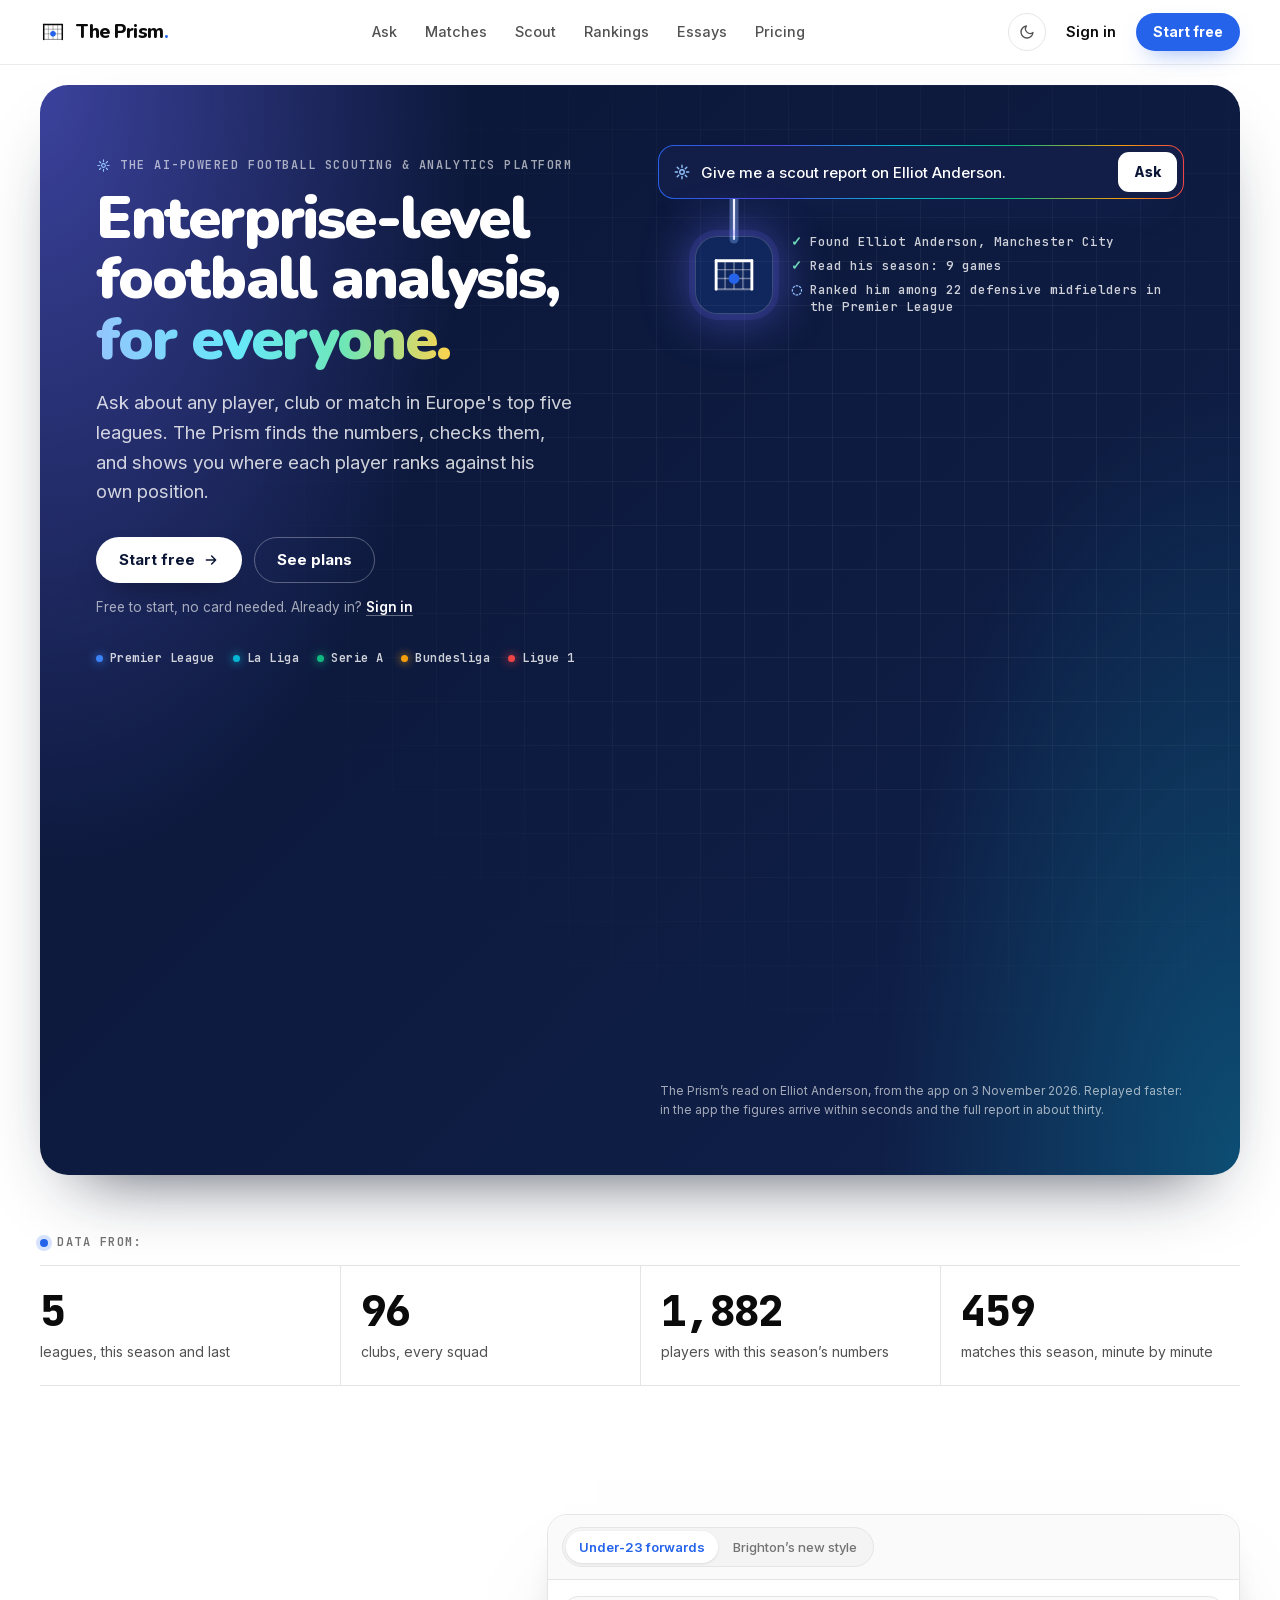
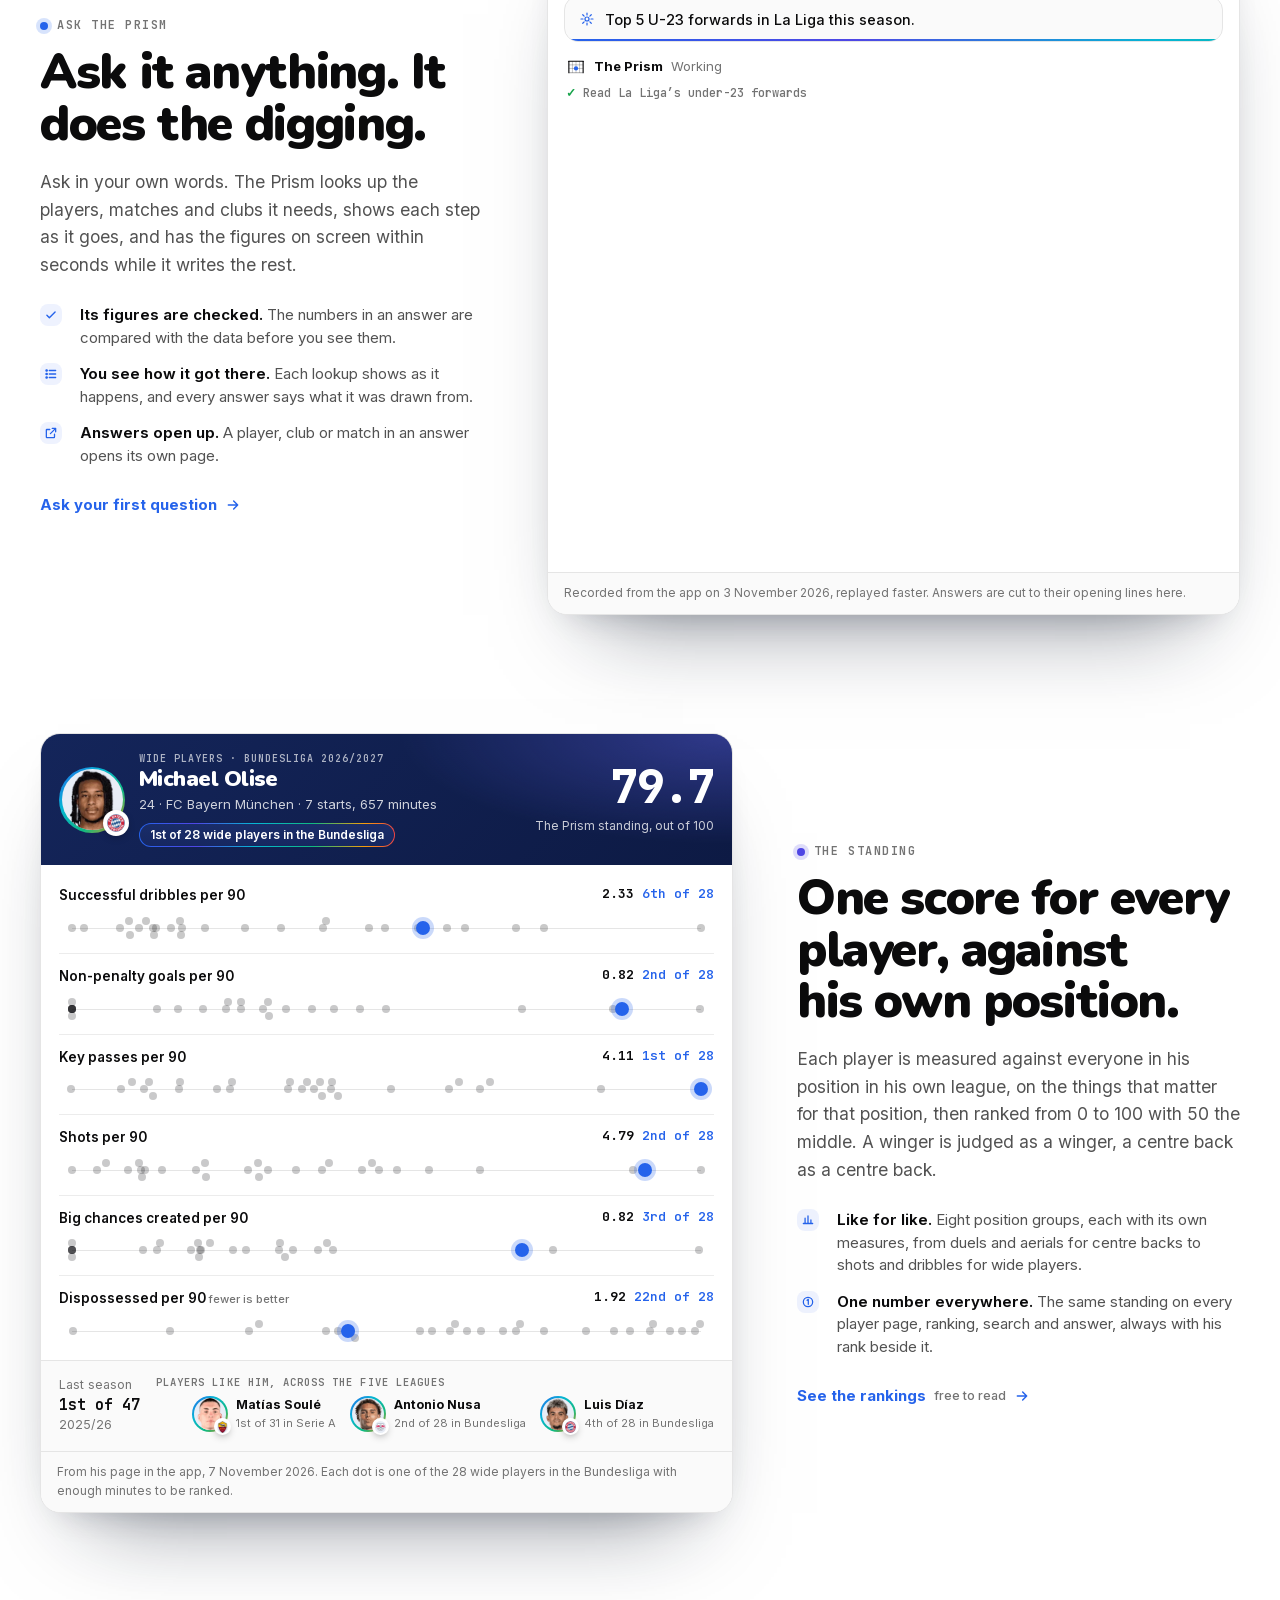
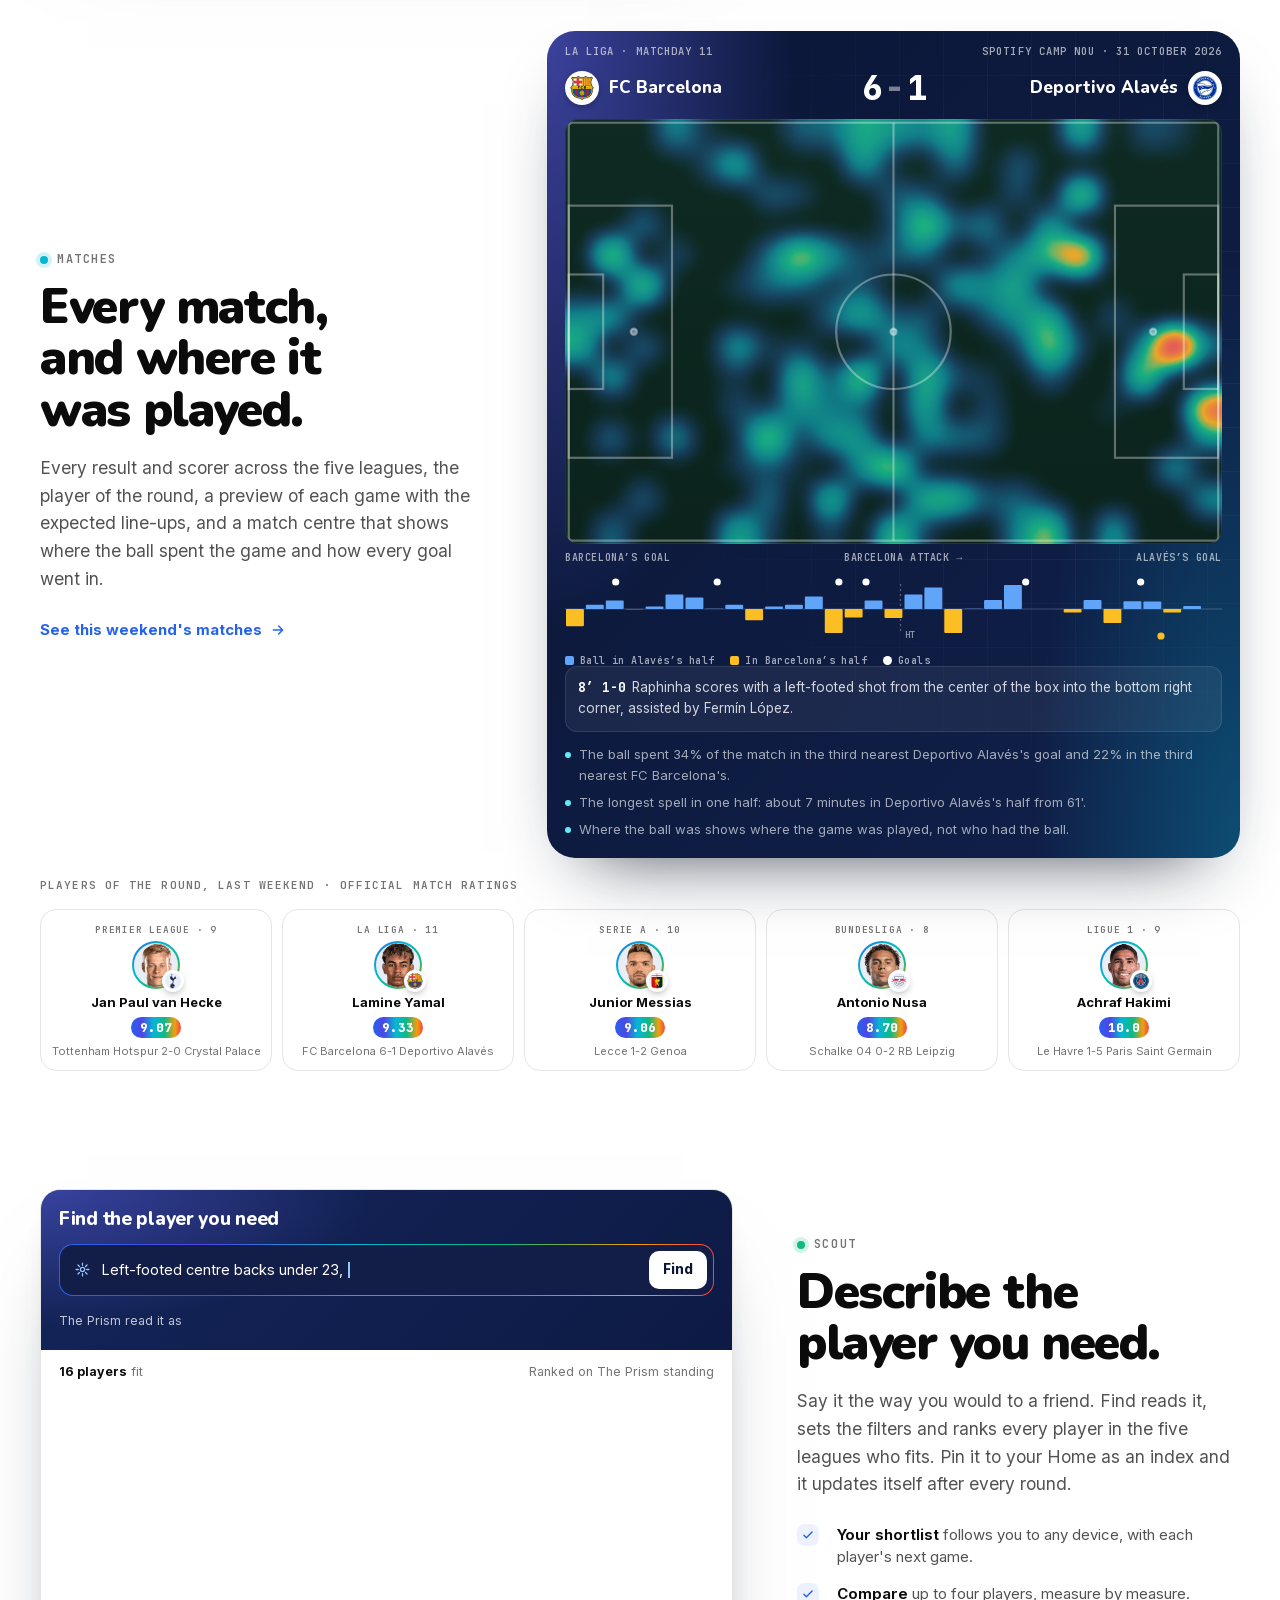
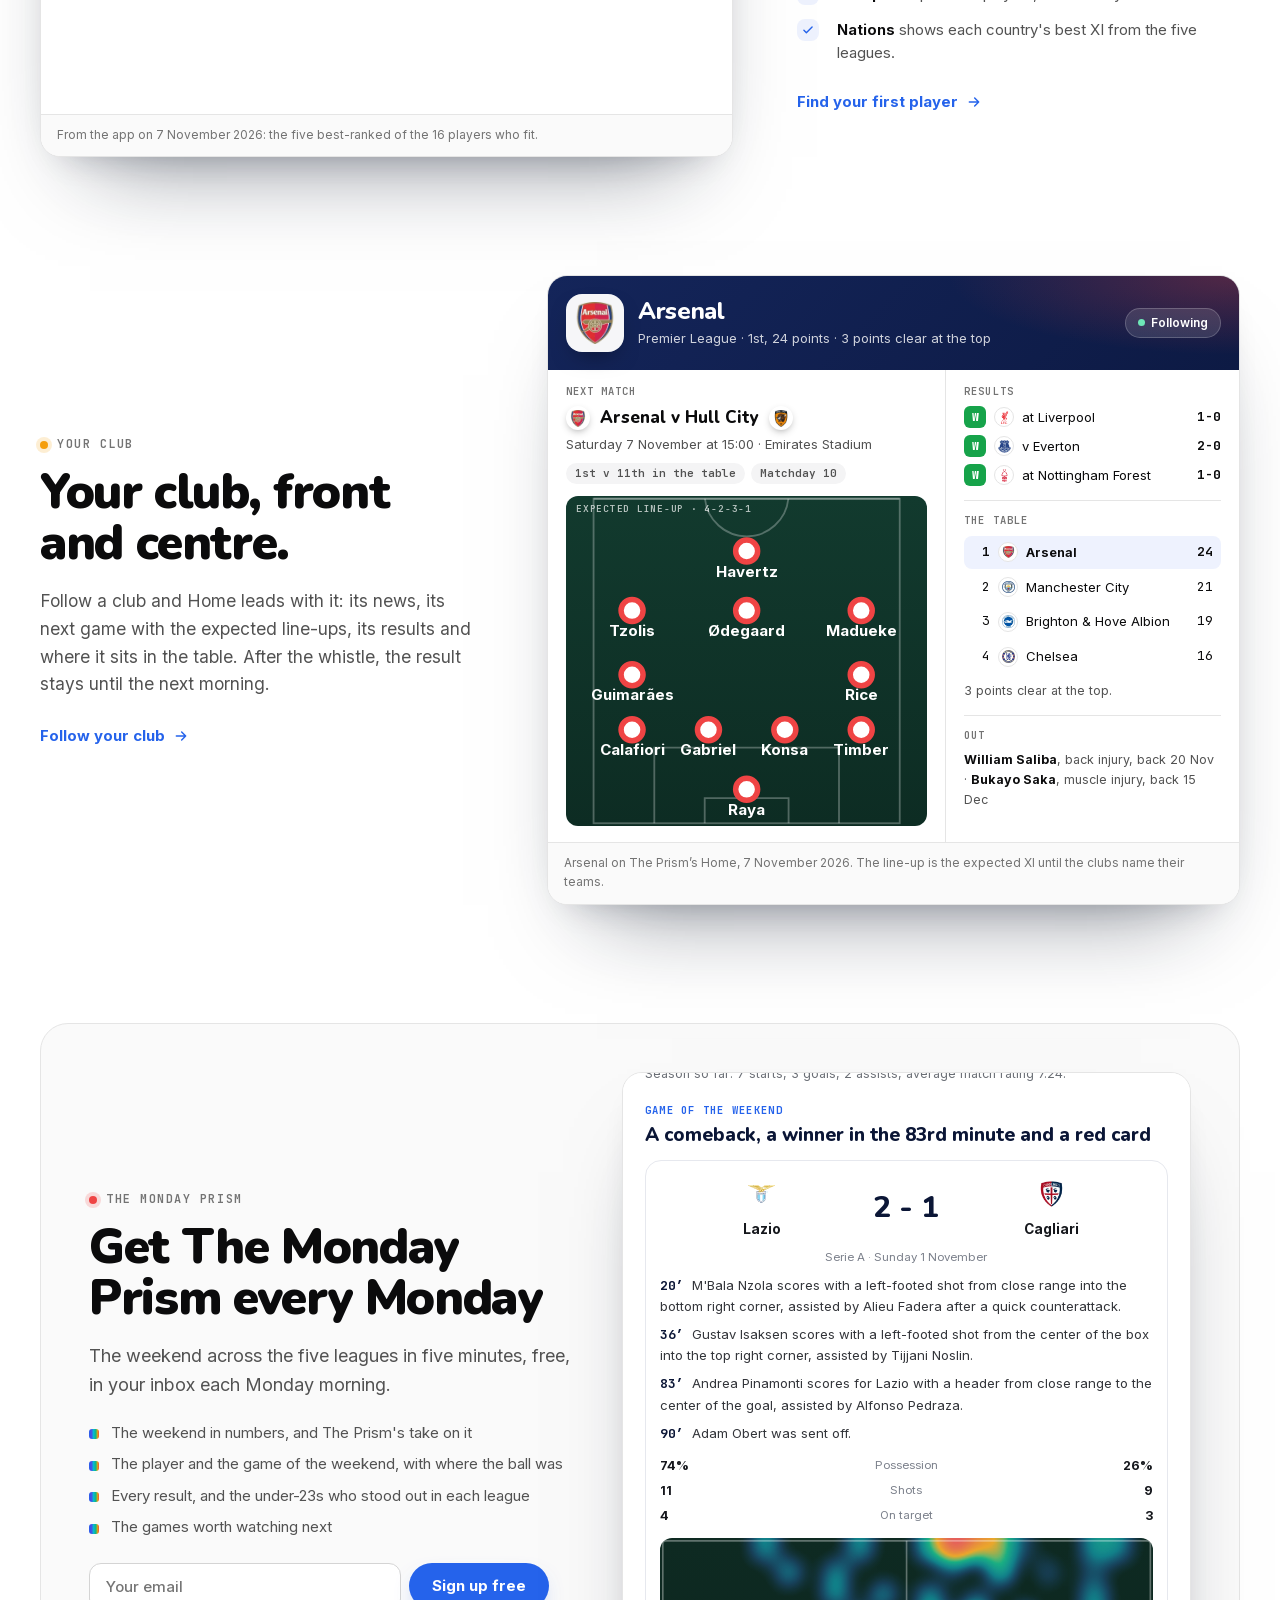
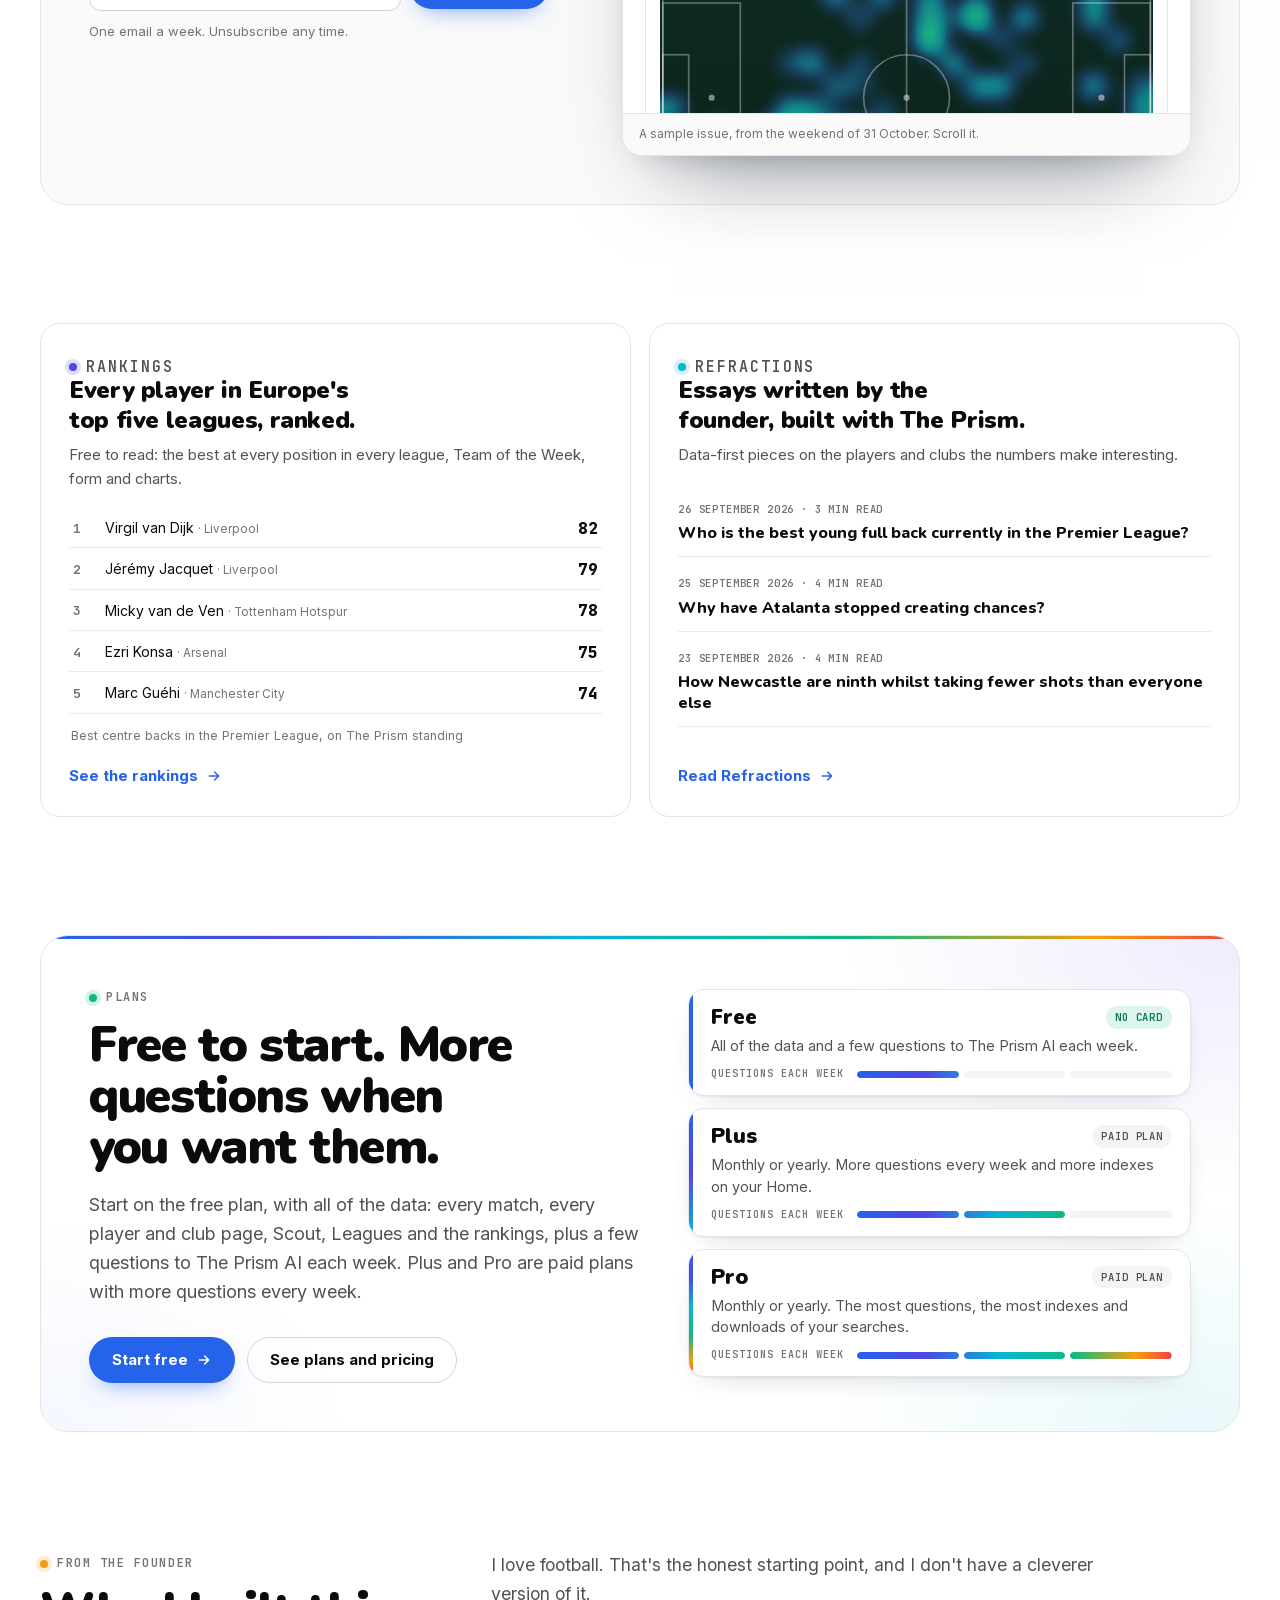
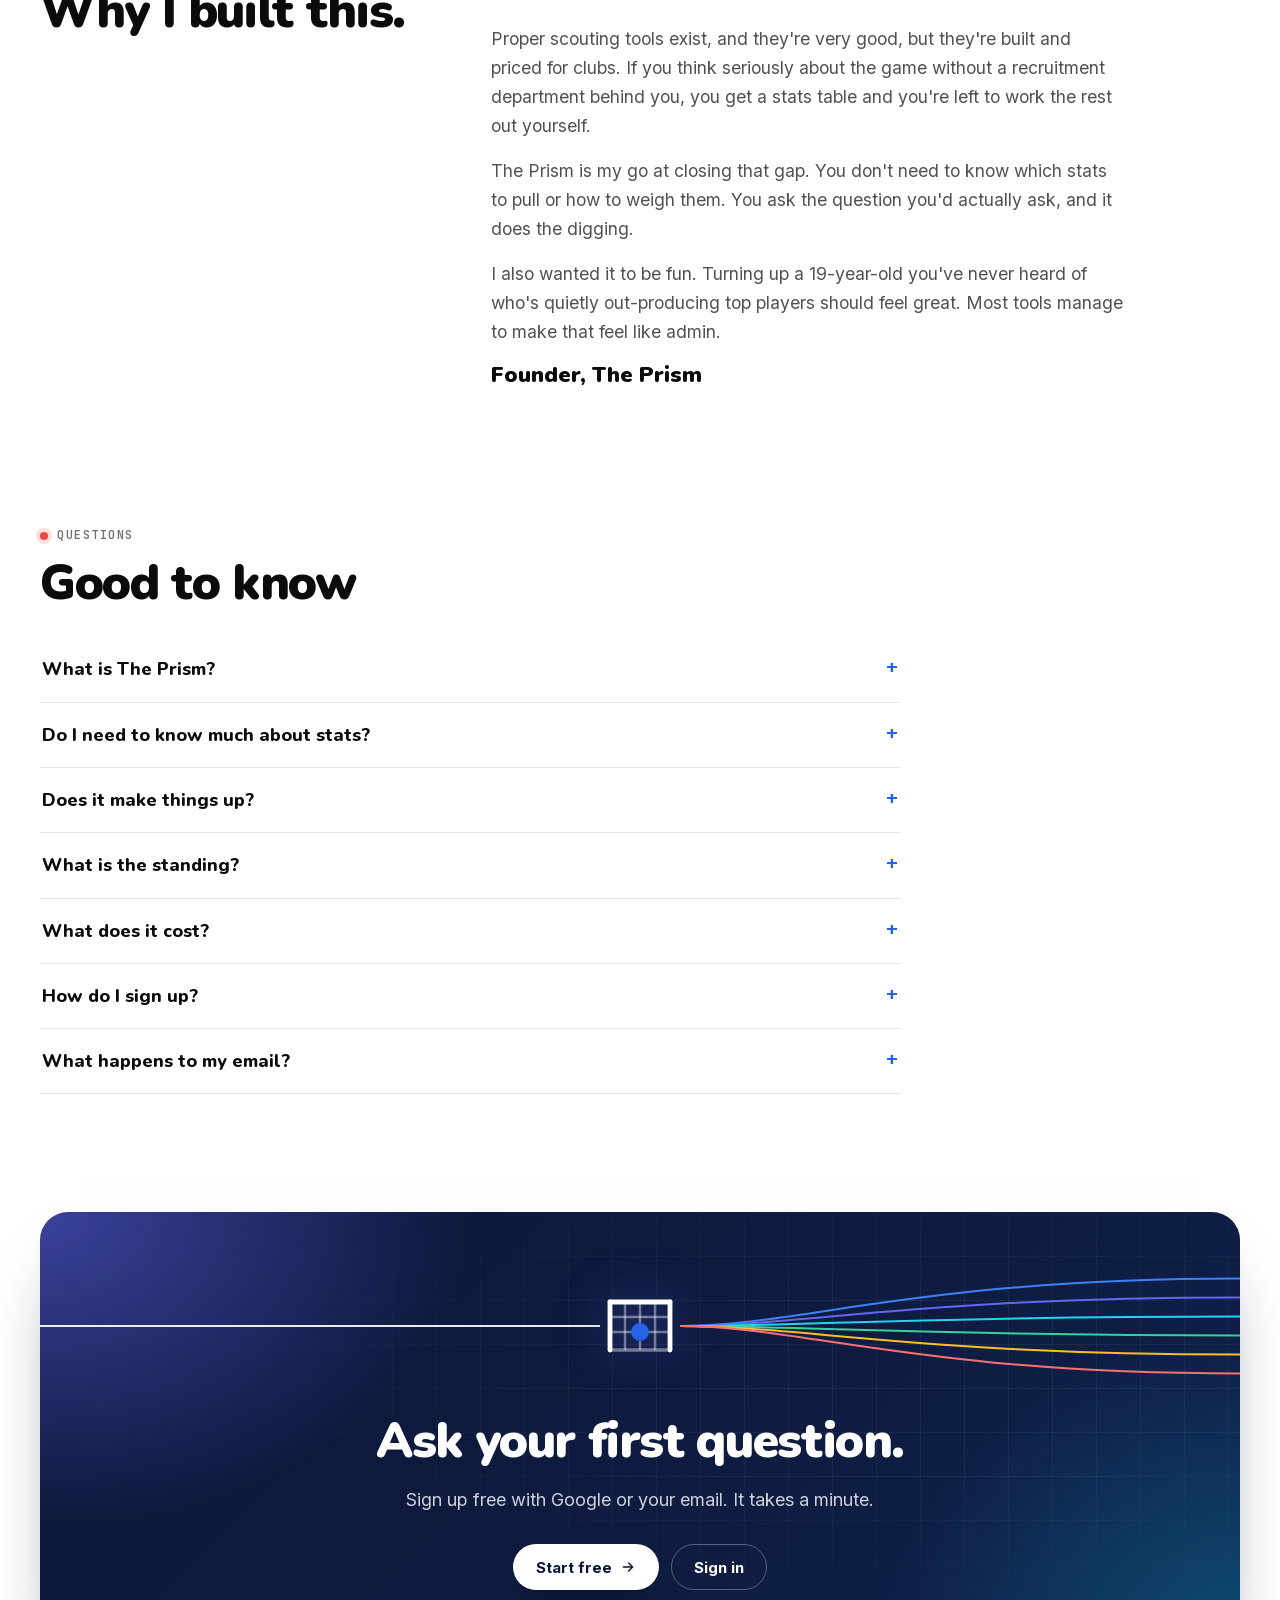
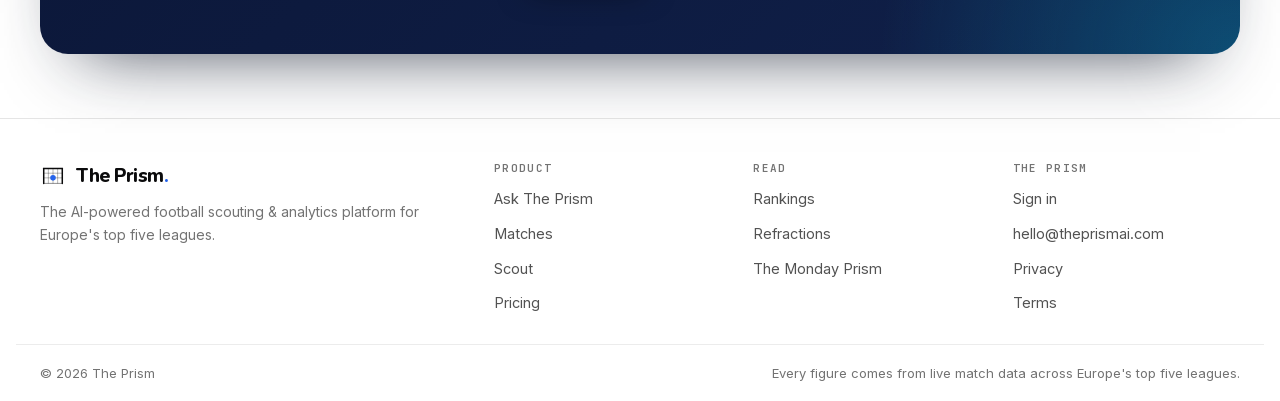
==== index.html @ 190165b2 "Landing v6: "questions to The Prism AI" in the plans section and FAQ Mo, 8 Nov: a first-time visitor" ====
<!doctype html>
<html lang="en">
<!-- Built by build.py from src/ and data/landing.json. Edit those, then run python3 build.py. -->
<head>
<meta charset="utf-8">
<meta name="viewport" content="width=device-width, initial-scale=1, viewport-fit=cover">
<title>The Prism · The AI-powered football scouting &amp; analytics platform</title>
<meta name="description" content="Ask about any player, club or match in the Premier League, La Liga, Serie A, the Bundesliga and Ligue 1. The Prism finds the numbers, checks them, and shows you where each player ranks against his own position. Free to start.">
<meta name="theme-color" content="#ffffff">
<meta name="color-scheme" content="light">
<meta name="google-adsense-account" content="ca-pub-5627497169182292">
<link rel="canonical" href="https://www.theprismai.com/">
<link rel="icon" type="image/svg+xml" href="data:image/svg+xml,%3Csvg xmlns='http://www.w3.org/2000/svg' viewBox='0 0 28 28'%3E%3Crect width='28' height='28' rx='6' fill='%23ffffff'/%3E%3Cline x1='4' y1='6' x2='4' y2='22' stroke='black' stroke-width='1.6' stroke-linecap='round'/%3E%3Cline x1='24' y1='6' x2='24' y2='22' stroke='black' stroke-width='1.6' stroke-linecap='round'/%3E%3Cline x1='4' y1='6' x2='24' y2='6' stroke='black' stroke-width='1.6' stroke-linecap='round'/%3E%3Ccircle cx='14' cy='16' r='3' fill='%232563EB'/%3E%3C/svg%3E">
<meta property="og:type" content="website">
<meta property="og:site_name" content="The Prism">
<meta property="og:title" content="The Prism">
<meta property="og:description" content="The AI-powered football scouting & analytics platform for Europe's top five leagues.">
<meta property="og:url" content="https://www.theprismai.com/">
<meta property="og:image" content="https://www.theprismai.com/og.png?v=2">
<meta property="og:image:width" content="1200">
<meta property="og:image:height" content="630">
<meta property="og:image:alt" content="The Prism: enterprise-level football analysis, for everyone.">
<meta name="twitter:card" content="summary_large_image">
<meta name="twitter:title" content="The Prism">
<meta name="twitter:description" content="The AI-powered football scouting & analytics platform for Europe's top five leagues.">
<meta name="twitter:image" content="https://www.theprismai.com/og.png?v=2">
<script type="application/ld+json">{"@context":"https://schema.org","@graph":[{"@type":"Organization","name":"The Prism","url":"https://www.theprismai.com/","logo":"https://www.theprismai.com/prism-mark.png","email":"hello@theprismai.com"},{"@type":"WebSite","name":"The Prism","url":"https://www.theprismai.com/"}]}</script>
<script defer data-domain="theprismai.com" src="https://plausible.io/js/script.js"></script>
<link rel="preload" href="fonts/inter-latin.woff2" as="font" type="font/woff2" crossorigin>
<link rel="preload" href="fonts/nunito-latin.woff2" as="font" type="font/woff2" crossorigin>
<style id="fonts">
/* The app's own font files (static/v3/fonts, SIL Open Font License), served from this site:
   no request leaves the page for a font. Variable files, so one face covers every weight. */
@font-face{font-family:'Inter';font-style:normal;font-weight:100 900;font-display:swap;src:url(fonts/inter-latin.woff2) format('woff2');unicode-range:U+0000-00FF,U+0131,U+0152-0153,U+02BB-02BC,U+02C6,U+02DA,U+02DC,U+0304,U+0308,U+0329,U+2000-206F,U+20AC,U+2122,U+2191,U+2193,U+2212,U+2215,U+FEFF,U+FFFD}
@font-face{font-family:'Inter';font-style:normal;font-weight:100 900;font-display:swap;src:url(fonts/inter-latin-ext.woff2) format('woff2');unicode-range:U+0100-02BA,U+02BD-02C5,U+02C7-02CC,U+02CE-02D7,U+02DD-02FF,U+0304,U+0308,U+0329,U+1D00-1DBF,U+1E00-1E9F,U+1EF2-1EFF,U+2020,U+20A0-20AB,U+20AD-20C4,U+2113,U+2C60-2C7F,U+A720-A7FF}
@font-face{font-family:'Nunito';font-style:normal;font-weight:200 1000;font-display:swap;src:url(fonts/nunito-latin.woff2) format('woff2');unicode-range:U+0000-00FF,U+0131,U+0152-0153,U+02BB-02BC,U+02C6,U+02DA,U+02DC,U+0304,U+0308,U+0329,U+2000-206F,U+20AC,U+2122,U+2191,U+2193,U+2212,U+2215,U+FEFF,U+FFFD}
@font-face{font-family:'Nunito';font-style:normal;font-weight:200 1000;font-display:swap;src:url(fonts/nunito-latin-ext.woff2) format('woff2');unicode-range:U+0100-02BA,U+02BD-02C5,U+02C7-02CC,U+02CE-02D7,U+02DD-02FF,U+0304,U+0308,U+0329,U+1D00-1DBF,U+1E00-1E9F,U+1EF2-1EFF,U+2020,U+20A0-20AB,U+20AD-20C4,U+2113,U+2C60-2C7F,U+A720-A7FF}
@font-face{font-family:'JetBrains Mono';font-style:normal;font-weight:100 800;font-display:swap;src:url(fonts/jetbrains-mono-latin.woff2) format('woff2');unicode-range:U+0000-00FF,U+0131,U+0152-0153,U+02BB-02BC,U+02C6,U+02DA,U+02DC,U+0304,U+0308,U+0329,U+2000-206F,U+20AC,U+2122,U+2191,U+2193,U+2212,U+2215,U+FEFF,U+FFFD}
@font-face{font-family:'JetBrains Mono';font-style:normal;font-weight:100 800;font-display:swap;src:url(fonts/jetbrains-mono-latin-ext.woff2) format('woff2');unicode-range:U+0100-02BA,U+02BD-02C5,U+02C7-02CC,U+02CE-02D7,U+02DD-02FF,U+0304,U+0308,U+0329,U+1D00-1DBF,U+1E00-1E9F,U+1EF2-1EFF,U+2020,U+20A0-20AB,U+20AD-20C4,U+2113,U+2C60-2C7F,U+A720-A7FF}
</style>
<script>
/* Decided before anything paints: the theme the visitor chose here or on the rankings pages (one key
   for www.theprismai.com), and whether the scenes move. With reduced motion every scene renders
   finished and nothing waits on an observer. */
(function () {
  var r = document.documentElement;
  try { var t = localStorage.getItem('prism_site_theme'); if (t === 'light' || t === 'dark') r.setAttribute('data-theme', t); } catch (e) {}
  if (!window.matchMedia('(prefers-reduced-motion: reduce)').matches) r.classList.add('motion');
})();
</script>
<style>
/* The Prism landing page (v6). One page, the app's own tokens and type.
   Layout: a light editorial page with dark "stages" (the app's hero recipe) carrying the product scenes. */
:root {
  --bg: #ffffff; --surface: #ffffff; --surface-2: #fafafa; --surface-3: #f4f4f5;
  --line: #e5e5e5; --line-2: #ececec; --line-strong: #d4d4d4;
  --ink: #0b0b0c; --ink-2: #525252; --ink-3: #737373; --ink-4: #a3a3a3;
  --accent: #2563EB; --accent-ink: #2563EB; --accent-soft: #eef2fe; --accent-hover: #1d4ed8;
  --stage-a: #0b1636; --stage-b: #10204a; --on-stage: #ffffff; --on-stage-2: rgba(255,255,255,.80); --on-stage-3: rgba(255,255,255,.62);
  --stage-line: rgba(255,255,255,.14); --stage-fill: rgba(255,255,255,.06);
  --win: #16a34a; --draw: #8a93a3; --loss: #e23b4a;
  --s1: #2563EB; --s2: #4f46e5; --s3: #06b6d4; --s4: #10b981; --s5: #f59e0b; --s6: #ef4444;
  --spectrum: linear-gradient(90deg,#2563EB 0%,#4f46e5 22%,#06b6d4 45%,#10b981 68%,#f59e0b 88%,#ef4444 100%);
  --dot: rgba(11,11,12,.22);
  --shadow-1: 0 1px 2px rgba(15,23,42,.05), 0 10px 30px -18px rgba(15,23,42,.30);
  --shadow-2: 0 50px 90px -50px rgba(15,23,42,.55), 0 16px 34px -24px rgba(15,23,42,.30);
  --font-display: 'Nunito', ui-rounded, system-ui, sans-serif;
  --font: 'Inter', system-ui, -apple-system, 'Segoe UI', Roboto, sans-serif;
  --mono: 'JetBrains Mono', ui-monospace, 'SF Mono', Menlo, Consolas, monospace;
  --r-xl: 28px; --r-lg: 20px; --r-md: 14px; --r-sm: 10px;
  --page: 1200px;
  --gut-l: max(16px, env(safe-area-inset-left, 0px));
  --gut-r: max(16px, env(safe-area-inset-right, 0px));
}
/* Light for everyone by default, whatever the device is set to (7 Nov 2026); dark only when the visitor
   picks it with the toggle, which the page remembers. */
:root { color-scheme: light; }
:root[data-theme="dark"] {
  --bg: #141414; --surface: #1a1a1a; --surface-2: #1c1c1c; --surface-3: #202022;
  --line: #262626; --line-2: #2a2a2a; --line-strong: #404040;
  --ink: #ffffff; --ink-2: #d4d4d4; --ink-3: #a3a3a3; --ink-4: #737373;
  --accent-ink: #6f9bff; --accent-soft: rgba(37,99,235,.16);
  --stage-a: #0a1331; --stage-b: #0f1d45; --dot: rgba(255,255,255,.26);
  --shadow-1: 0 1px 2px rgba(0,0,0,.4), 0 10px 30px -18px rgba(0,0,0,.7);
  --shadow-2: 0 50px 90px -50px rgba(0,0,0,.9), 0 16px 34px -24px rgba(0,0,0,.6);
  color-scheme: dark;
}

* { box-sizing: border-box; }
html { -webkit-text-size-adjust: 100%; scroll-behavior: smooth; scroll-padding-top: 84px; }
body { margin: 0; background: var(--bg); color: var(--ink); font: 400 16px/1.6 var(--font); -webkit-font-smoothing: antialiased; overflow-x: hidden; }
body::before { content: ""; position: fixed; inset: 0 0 auto; height: env(safe-area-inset-top, 0px); z-index: 60; background: var(--bg); }
img { max-width: 100%; display: block; }
a { color: inherit; }
button { font: inherit; color: inherit; }
:focus-visible { outline: 2px solid var(--accent); outline-offset: 3px; border-radius: 6px; }
::selection { background: var(--accent); color: #fff; }
.wrap { max-width: calc(var(--page) + 48px); margin: 0 auto; padding-left: var(--gut-l); padding-right: var(--gut-r); }
@media (min-width: 700px) { .wrap { padding-left: max(24px, env(safe-area-inset-left, 0px)); padding-right: max(24px, env(safe-area-inset-right, 0px)); } }
.sr { position: absolute; width: 1px; height: 1px; overflow: hidden; clip: rect(0 0 0 0); white-space: nowrap; }
.num { font-family: var(--mono); font-variant-numeric: tabular-nums; letter-spacing: -.02em; }

/* ── type ── */
h1, h2, h3 { font-family: var(--font-display); text-wrap: balance; margin: 0; }
h1 { font-weight: 900; font-size: clamp(2.45rem, 1.3rem + 3.3vw, 3.7rem); line-height: 1.02; letter-spacing: -.032em; }
h2 { font-weight: 900; font-size: clamp(2rem, 1.25rem + 2.4vw, 3.05rem); line-height: 1.05; letter-spacing: -.028em; }
h3 { font-weight: 800; font-size: 1.2rem; line-height: 1.25; letter-spacing: -.015em; }
.eyebrow { display: inline-flex; align-items: center; gap: 9px; margin: 0 0 16px; font: 600 .74rem/1 var(--mono); letter-spacing: .13em; text-transform: uppercase; color: var(--ink-3); }
.eyebrow i { width: 8px; height: 8px; border-radius: 50%; background: var(--c, var(--accent)); box-shadow: 0 0 0 4px color-mix(in srgb, var(--c, var(--accent)) 18%, transparent); }
.lede { margin: 18px 0 0; max-width: 34em; font-size: 1.125rem; line-height: 1.6; color: var(--ink-2); text-wrap: pretty; }
.hl { font-family: var(--mono); font-weight: 600; font-size: .92em; color: var(--accent-ink); }

/* ── buttons and doors ── */
.btn { display: inline-flex; align-items: center; justify-content: center; gap: 8px; height: 46px; padding: 0 22px; border-radius: 99px; border: 1px solid transparent; font: 700 15px/1 var(--font); text-decoration: none; cursor: pointer; white-space: nowrap; transition: background .15s, border-color .15s, transform .15s, box-shadow .15s; }
.btn svg { width: 16px; height: 16px; transition: transform .2s; }
.btn:hover svg { transform: translateX(3px); }
.btn-primary { background: var(--accent); color: #fff; box-shadow: 0 10px 24px -12px rgba(37,99,235,.7); }
.btn-primary:hover { background: var(--accent-hover); }
.btn-ghost { background: transparent; color: var(--ink); border-color: var(--line-strong); }
.btn-ghost:hover { background: var(--surface-2); }
.btn-light { background: #fff; color: #0b1636; box-shadow: 0 14px 30px -14px rgba(0,0,0,.55); }
.btn-light:hover { background: #eef2ff; }
.btn-line { background: transparent; color: #fff; border-color: rgba(255,255,255,.3); }
.btn-line:hover { background: rgba(255,255,255,.08); }
.btn-sm { height: 38px; padding: 0 16px; font-size: 14px; }
.door { display: inline-flex; align-items: center; gap: 8px; margin-top: 26px; font-weight: 700; font-size: 15px; color: var(--accent-ink); text-decoration: none; }
.door svg { width: 16px; height: 16px; transition: transform .2s; }
.door:hover svg { transform: translateX(3px); }
.door small { color: var(--ink-3); font-weight: 500; }

/* ── header ── */
.top { position: sticky; top: env(safe-area-inset-top, 0px); z-index: 50; background: color-mix(in srgb, var(--bg) 84%, transparent); -webkit-backdrop-filter: saturate(1.4) blur(14px); backdrop-filter: saturate(1.4) blur(14px); border-bottom: 1px solid var(--line-2); }
.top-in { height: 64px; display: flex; align-items: center; gap: 26px; }
.brand { display: flex; align-items: center; gap: 10px; text-decoration: none; color: var(--ink); flex: 0 0 auto; }
.brand svg { width: 26px; height: 26px; color: var(--ink); }
.brand b { font: 800 19px/1 var(--font-display); letter-spacing: -.025em; }
.brand b i { font-style: normal; color: var(--accent); }
.nav { display: flex; gap: 4px; flex: 1 1 auto; justify-content: center; }
.nav a { padding: 8px 12px; border-radius: 99px; font-size: 14.5px; font-weight: 500; color: var(--ink-2); text-decoration: none; transition: color .15s, background .15s; }
.nav a:hover { color: var(--ink); background: var(--surface-3); }
.top-r { display: flex; align-items: center; gap: 8px; flex: 0 0 auto; margin-left: auto; }
.icon-btn { width: 38px; height: 38px; display: grid; place-items: center; border-radius: 99px; border: 1px solid var(--line); background: var(--surface); color: var(--ink-2); cursor: pointer; }
.icon-btn:hover { color: var(--ink); border-color: var(--line-strong); }
.icon-btn svg { width: 16px; height: 16px; }
.signin { padding: 8px 12px; font-size: 14.5px; font-weight: 600; color: var(--ink); text-decoration: none; }
.menu-btn { display: none; }
.progress { position: absolute; left: 0; right: 0; bottom: -1px; height: 2px; background: var(--spectrum); transform-origin: 0 50%; transform: scaleX(0); }
@supports (animation-timeline: scroll()) {
  .progress { animation: prog linear both; animation-timeline: scroll(root); }
  @keyframes prog { to { transform: scaleX(1); } }
}
.drawer { display: none; }
@media (max-width: 980px) { .nav { display: none; } .signin.wide { display: none; } .menu-btn { display: grid; } }
@media (max-width: 420px) { .top-in { gap: 12px; } .theme-btn { display: none; } }
.drawer.open { display: block; position: fixed; inset: calc(64px + env(safe-area-inset-top, 0px)) 0 auto; z-index: 49; background: var(--bg); border-bottom: 1px solid var(--line); padding: 10px var(--gut-r) 18px var(--gut-l); box-shadow: var(--shadow-1); }
.drawer a { display: block; padding: 13px 4px; font-size: 17px; font-weight: 600; color: var(--ink); text-decoration: none; border-bottom: 1px solid var(--line-2); }
/* the colourful way in: a blue button inside the spectrum, like the hero's ask bar */
.btn-spectrum { color: #fff; border: 2px solid transparent; background: linear-gradient(100deg, #2563EB, #4338ca) padding-box, var(--spectrum) border-box;
  box-shadow: 0 12px 30px -12px rgba(79,70,229,.75), 0 0 0 4px color-mix(in srgb, var(--accent) 12%, transparent); }
.btn-spectrum:hover { background: linear-gradient(100deg, #1d4ed8, #3730a3) padding-box, var(--spectrum) border-box; }
.drawer .btn-spectrum { display: flex; align-items: center; justify-content: center; width: 100%; height: 54px; margin-top: 18px; padding: 0 22px; border-bottom: 2px solid transparent; color: #fff; font-size: 16px; font-weight: 700; }

/* ── stages: the app's dark editorial recipe ── */
.stage { position: relative; isolation: isolate; overflow: hidden; border-radius: var(--r-xl); color: var(--on-stage);
  background: radial-gradient(60% 120% at 0% 0%, rgba(99,102,241,.55), transparent 60%), radial-gradient(50% 120% at 100% 100%, rgba(6,182,212,.30), transparent 60%), linear-gradient(135deg, var(--stage-a), var(--stage-b));
  box-shadow: 0 34px 70px -40px rgba(15,23,42,.85); }
.stage::before { content: ""; position: absolute; inset: 0; z-index: -1; pointer-events: none;
  background-image: linear-gradient(rgba(255,255,255,.055) 1px, transparent 1px), linear-gradient(90deg, rgba(255,255,255,.055) 1px, transparent 1px);
  background-size: 44px 44px; -webkit-mask-image: radial-gradient(75% 70% at 72% 38%, #000 25%, transparent 78%); mask-image: radial-gradient(75% 70% at 72% 38%, #000 25%, transparent 78%); }

/* ── hero ── */
.hero .stage::after { content: ""; position: absolute; inset: 0; z-index: 0; pointer-events: none; opacity: 0; transition: opacity .6s;
  background: radial-gradient(520px circle at var(--gx, 70%) var(--gy, 30%), rgba(125,211,252,.13), transparent 62%); }
.hero .stage.lit::after { opacity: 1; }
.hero-grid { position: relative; z-index: 1; }
.hero { margin-top: 20px; }
.hero-grid { display: grid; grid-template-columns: minmax(0, 1fr) minmax(0, 1.04fr); gap: 56px; padding: 60px 56px 56px; align-items: start; }
.hero-copy { padding-top: 10px; }
.hero .eyebrow { color: var(--on-stage-3); }
.hero .eyebrow svg { width: 15px; height: 15px; color: #93c5fd; }
.hero .eyebrow .live { width: 8px; height: 8px; border-radius: 50%; background: #6ee7b7; animation: livepulse 2.4s ease-out infinite; }
@media (max-width: 430px) { .hero .eyebrow .eb-rest { display: none; } }
@keyframes livepulse { 0% { box-shadow: 0 0 0 0 rgba(110,231,183,.55); } 70%, 100% { box-shadow: 0 0 0 8px rgba(110,231,183,0); } }
.hero h1 { color: #fff; }
.hero h1 .sp { background: linear-gradient(90deg, #93c5fd, #67e8f9 40%, #6ee7b7 70%, #fcd34d); -webkit-background-clip: text; background-clip: text; color: transparent; }
.hero .lede { color: var(--on-stage-2); font-size: 1.16rem; }
.cta-row { display: flex; flex-wrap: wrap; gap: 12px; margin-top: 30px; }
.cta-note { margin: 14px 0 0; font-size: 13.5px; color: var(--on-stage-3); }
.cta-note a { color: #fff; font-weight: 600; text-decoration: none; border-bottom: 1px solid rgba(255,255,255,.35); }
.leagues { display: flex; flex-wrap: wrap; gap: 8px 18px; margin: 34px 0 0; padding: 0; list-style: none; font: 600 12px/1 var(--mono); letter-spacing: .04em; color: var(--on-stage-2); }
.leagues li { display: inline-flex; align-items: center; gap: 7px; }
.leagues i { width: 7px; height: 7px; border-radius: 50%; background: var(--c); box-shadow: 0 0 10px var(--c); }

/* the scene: a question goes in, the answer comes out of the mark as the spectrum */
.scene { position: relative; display: flex; flex-direction: column; gap: 0; min-width: 0; }
.beams { position: absolute; inset: 0; width: 100%; height: 100%; overflow: visible; pointer-events: none; z-index: 0; }
.beams path { fill: none; stroke-linecap: round; }
.beam-glow { stroke: rgba(147,197,253,.35); stroke-width: 9; }
.beam-core { stroke: #fff; stroke-width: 2.2; }
.ray { stroke-width: 2.6; opacity: .95; }
.ray-glow { stroke-width: 8; opacity: .22; }
.sc-ask { position: relative; z-index: 1; display: flex; align-items: center; gap: 10px; min-height: 54px; padding: 6px 6px 6px 14px; border-radius: 16px; border: 1.5px solid transparent;
  background: linear-gradient(#121d48, #121d48) padding-box, var(--spectrum) border-box; box-shadow: 0 18px 44px -26px rgba(99,102,241,.95); }
.sc-ask .spark { width: 18px; height: 18px; color: #93c5fd; flex: 0 0 auto; }
.sc-ask .q { flex: 1; min-width: 0; font: 500 15px/1.4 var(--font); color: #fff; }
.sc-ask .q:empty::before { content: "Ask anything about any player, club or match"; color: rgba(255,255,255,.45); }
.caret { display: inline-block; width: 2px; height: 1.05em; margin-left: 1px; vertical-align: -.17em; background: #93c5fd; animation: blink 1s steps(1) infinite; }
@keyframes blink { 50% { opacity: 0; } }
.sc-ask .go { flex: 0 0 auto; display: inline-flex; align-items: center; height: 40px; padding: 0 16px; border: 0; border-radius: 11px; background: #fff; color: #0b1636; font: 750 14px/1 var(--font); transition: transform .15s; }
.sc-ask.sent .go { transform: scale(.94); }
.sc-mid { position: relative; z-index: 1; display: flex; align-items: center; gap: 18px; padding-left: 7%; min-height: 84px; margin-top: 34px; }
.sc-mark { position: relative; flex: 0 0 auto; width: 78px; height: 78px; border-radius: 22px; display: grid; place-items: center; background: rgba(255,255,255,.06); border: 1px solid rgba(255,255,255,.18); transition: box-shadow .5s, background .5s; }
.sc-mark svg { width: 50px; height: 50px; color: #fff; }
.sc-mark.lit { background: rgba(37,99,235,.18); box-shadow: 0 0 0 6px rgba(99,102,241,.14), 0 0 46px 8px rgba(99,102,241,.45); }
.sc-mark.lit .ball { animation: ball 1.4s ease-in-out 2; transform-origin: 14px 16px; }
@keyframes ball { 50% { transform: scale(1.35); } }
.sc-steps { list-style: none; margin: 0; padding: 0; display: grid; gap: 7px; font: 500 12.5px/1.35 var(--mono); color: var(--on-stage-2); min-width: 0; }
.sc-steps li { display: flex; gap: 8px; align-items: baseline; }
.sc-steps li::before { content: "✓"; color: #6ee7b7; font-weight: 700; }
.sc-steps li.run::before { content: "◌"; color: #93c5fd; }
.sc-card { position: relative; z-index: 1; margin-top: 54px; border-radius: 20px; overflow: hidden; background: var(--surface); color: var(--ink); border: 1px solid rgba(255,255,255,.12); box-shadow: 0 46px 90px -40px rgba(0,0,0,.85); }
.sc-edge { height: 3px; background: var(--spectrum); transform-origin: 0 50%; }

/* the scout card (the app's rc- card, redrawn) */
.rc-hd { display: grid; grid-template-columns: auto minmax(0, 1fr); gap: 4px 14px; padding: 16px 18px 14px; color: #fff;
  background: radial-gradient(80% 140% at 100% 0%, rgba(99,102,241,.35), transparent 60%), linear-gradient(135deg, #14255a, #0d1a44); }
.rc-who { min-width: 0; align-self: center; }
.rc-kick { font: 600 10px/1.3 var(--mono); letter-spacing: .1em; text-transform: uppercase; color: rgba(255,255,255,.66); }
.rc-name { margin-top: 3px; font: 900 25px/1.05 var(--font-display); letter-spacing: -.025em; }
.rc-sub { margin-top: 3px; font-size: 13px; color: rgba(255,255,255,.80); }
.rc-tiles { grid-column: 1 / -1; display: grid; grid-template-columns: 1.3fr repeat(3, 1fr); gap: 8px; margin-top: 12px; }
.tile { min-width: 0; padding: 9px 11px 10px; border-radius: 12px; background: rgba(255,255,255,.07); border: 1px solid rgba(255,255,255,.12); }
.tile b { display: block; font: 800 19px/1.1 var(--mono); letter-spacing: -.03em; font-variant-numeric: tabular-nums; }
.tile b small { font-size: 12px; font-weight: 600; opacity: .7; letter-spacing: 0; }
.tile span { display: block; margin-top: 3px; font-size: 11.5px; line-height: 1.3; color: rgba(255,255,255,.80); }
.tile em { display: block; margin-top: 3px; font: 600 10.5px/1.2 var(--mono); font-style: normal; color: #93c5fd; }
.tile.rank b { font-size: 22px; }
.tile.rank b small { font-size: 12.5px; }
.tile.rank { border: 1.5px solid transparent; background: linear-gradient(#1a2d69, #162760) padding-box, var(--spectrum) border-box; }
.rc-season { grid-column: 1 / -1; margin-top: 10px; font-size: 12.5px; color: rgba(255,255,255,.75); }
.rc-season b { color: #fff; }
.rc-body { padding: 16px 18px 6px; }
.rc-lbl { display: flex; align-items: center; gap: 8px; font: 600 10.5px/1 var(--mono); letter-spacing: .1em; text-transform: uppercase; color: var(--ink-3); }
.rc-lbl svg { width: 16px; height: 16px; color: var(--ink); }
.rc-lead { margin: 10px 0 12px; font: 600 15.5px/1.5 var(--font); color: var(--ink); }
.rc-pts { display: grid; gap: 9px; margin: 0 0 12px; padding: 0; list-style: none; }
.rc-pts li { display: grid; grid-template-columns: 16px minmax(0,1fr); gap: 8px; font-size: 13.5px; line-height: 1.5; color: var(--ink-2); }
.rc-pts li::before { content: ""; width: 8px; height: 8px; margin-top: 6px; border-radius: 50%; background: var(--win); }
.rc-pts li.con::before { background: var(--s5); }
.rc-pts b { color: var(--ink); font-weight: 650; }
.writing { display: none; margin: 12px 0 14px; }
.writing span { display: block; height: 10px; margin: 9px 0; border-radius: 6px; background: linear-gradient(90deg, var(--surface-3) 25%, var(--accent-soft) 50%, var(--surface-3) 75%); background-size: 200% 100%; animation: shimmer 1.1s linear infinite; }
.writing span:nth-child(2) { width: 88%; } .writing span:nth-child(3) { width: 64%; }
.writing p { margin: 0; font: 600 11px var(--mono); letter-spacing: .06em; text-transform: uppercase; color: var(--accent-ink); }
@keyframes shimmer { to { background-position: -200% 0; } }
.rc-by { display: flex; align-items: center; gap: 9px; padding: 11px 18px 13px; border-top: 1px solid var(--line); font-size: 12.5px; color: var(--ink-3); }
.rc-by svg { width: 18px; height: 18px; color: var(--ink); flex: 0 0 auto; }
.rc-by b { color: var(--ink); }
.rc-by .ok { margin-left: auto; display: inline-flex; align-items: center; gap: 6px; padding: 4px 9px; border-radius: 99px; background: color-mix(in srgb, var(--win) 12%, transparent); color: var(--win); font: 600 11px/1 var(--mono); }
.scene-note { margin: 10px 2px 0; font-size: 12px; color: var(--on-stage-3); }
.replay { position: absolute; right: 18px; bottom: 16px; z-index: 3; display: none; align-items: center; gap: 6px; height: 30px; padding: 0 12px; border-radius: 99px; border: 1px solid rgba(255,255,255,.22); background: rgba(10,18,46,.6); color: #fff; font: 600 12px/1 var(--font); cursor: pointer; }
.motion .scene.done ~ .replay, .motion .replay.show { display: inline-flex; }

/* motion: start states, only when motion is on */
.motion .scene .beams path { stroke-dasharray: 1 1; stroke-dashoffset: 1; }
.motion .scene.s-beam .beam-core, .motion .scene.s-beam .beam-glow { stroke-dashoffset: 0; transition: stroke-dashoffset .6s cubic-bezier(.3,.7,.2,1); }
.motion .scene.s-rays .ray, .motion .scene.s-rays .ray-glow { stroke-dashoffset: 0; transition: stroke-dashoffset .75s cubic-bezier(.3,.7,.2,1) var(--d, 0s); }
.motion .scene.s-done .ray { opacity: .5; stroke-dasharray: .05 .07; animation: flow 2.6s linear infinite; transition: opacity .8s; }
.motion .scene.s-done .ray-glow, .motion .scene.s-done .beam-glow { opacity: .1; transition: opacity .8s; }
@keyframes flow { to { stroke-dashoffset: -.24; } }
.motion .scene .sc-steps li { opacity: 0; transform: translateY(4px); transition: opacity .3s, transform .3s; }
.motion .scene .sc-steps li.in { opacity: 1; transform: none; }
.motion .scene .sc-card { opacity: 0; transform: translateY(18px) scale(.985); transition: opacity .55s cubic-bezier(.2,.8,.2,1), transform .7s cubic-bezier(.2,.8,.2,1); }
.motion .scene.s-card .sc-card { opacity: 1; transform: none; }
.motion .scene .sc-edge { transform: scaleX(0); transition: transform .7s cubic-bezier(.3,.7,.2,1) .1s; }
.motion .scene.s-card .sc-edge { transform: none; }
.motion .scene .rc-hd > *, .motion .scene .tile { opacity: 0; transform: translateY(6px); transition: opacity .4s, transform .4s; }
.motion .scene.s-card .rc-hd > * { opacity: 1; transform: none; transition-delay: .2s; }
.motion .scene.s-card .tile { opacity: 1; transform: none; transition-delay: calc(.35s + var(--i, 0) * .08s); }
.motion .scene .rc-body .rc-lead, .motion .scene .rc-body .rc-pts li { opacity: 0; transform: translateY(5px); transition: opacity .45s, transform .45s; }
.motion .scene.s-writing .writing { display: block; }
.motion .scene.s-verdict .writing { display: none; }
.motion .scene.s-verdict .rc-lead, .motion .scene.s-verdict .rc-pts li { opacity: 1; transform: none; transition-delay: calc(var(--i, 0) * .12s); }
.motion .scene .rc-by .ok, .motion .scene .rc-by .st { opacity: 0; transition: opacity .4s; }
.motion .scene.s-done .rc-by .ok, .motion .scene.s-done .rc-by .st { opacity: 1; }
.motion .scene.s-card .rc-by .st.wr { opacity: 1; }

/* ── numbers strip ── */
.numbers { padding-block: 54px 10px; }
.numbers ul { list-style: none; margin: 0; padding: 0; display: grid; grid-template-columns: repeat(4, minmax(0, 1fr)); border-top: 1px solid var(--line); border-bottom: 1px solid var(--line); }
.numbers li { padding: 24px 20px 22px; border-left: 1px solid var(--line); }
.numbers li:first-child { border-left: 0; padding-left: 0; }
.numbers b { display: block; font: 800 clamp(2rem, 1.4rem + 1.6vw, 2.7rem)/1 var(--mono); letter-spacing: -.04em; font-variant-numeric: tabular-nums; }
.numbers span { display: block; margin-top: 8px; font-size: 14px; color: var(--ink-2); }
@media (max-width: 760px) { .numbers ul { grid-template-columns: 1fr 1fr; } .numbers li:nth-child(3) { border-left: 0; padding-left: 0; border-top: 1px solid var(--line); } .numbers li:nth-child(4) { border-top: 1px solid var(--line); } }

/* ── chapters ── */
.ch { padding: 118px 0 0; }
.ch-grid { display: grid; grid-template-columns: minmax(0, .78fr) minmax(0, 1.22fr); gap: 64px; align-items: center; }
.ch-grid.rev { grid-template-columns: minmax(0, 1.22fr) minmax(0, .78fr); }
.ch-grid.rev .ch-copy { order: 2; }
.ch-copy { min-width: 0; }
.ch-copy .lede { font-size: 1.08rem; }
.points { list-style: none; margin: 26px 0 0; padding: 0; display: grid; gap: 14px; }
.points li { display: grid; grid-template-columns: 28px minmax(0, 1fr); gap: 12px; font-size: 15px; line-height: 1.5; color: var(--ink-2); }
.points li svg { width: 22px; height: 22px; padding: 4px; border-radius: 8px; background: var(--accent-soft); color: var(--accent-ink); }
.points b { color: var(--ink); font-weight: 650; }
@media (max-width: 960px) {
  .ch { padding-top: 84px; }
  .ch-grid, .ch-grid.rev { grid-template-columns: 1fr; gap: 34px; }
  .ch-grid.rev .ch-copy { order: 0; }
}

/* an app panel: what a scene sits in */
.app { position: relative; min-width: 0; border-radius: var(--r-lg); background: var(--surface); border: 1px solid var(--line); box-shadow: var(--shadow-2); overflow: hidden; }
.app-hd { display: flex; align-items: center; gap: 10px; padding: 12px 14px; border-bottom: 1px solid var(--line); background: var(--surface-2); }
.seg { display: inline-flex; gap: 2px; padding: 3px; border-radius: 99px; background: var(--surface-3); border: 1px solid var(--line); max-width: 100%; overflow-x: auto; scrollbar-width: none; }
.seg button { flex: 0 0 auto; height: 32px; padding: 0 13px; border: 0; border-radius: 99px; background: none; color: var(--ink-3); font: 500 13px/1 var(--font); cursor: pointer; white-space: nowrap; }
.seg button:focus-visible { outline: 2px solid var(--accent); outline-offset: -2px; border-radius: 99px; }
.seg button[aria-selected="true"] { background: var(--surface); color: var(--accent-ink); font-weight: 600; box-shadow: 0 1px 3px rgba(0,0,0,.1); }
.foot-note { margin: 0; padding: 10px 16px 12px; border-top: 1px solid var(--line); font-size: 12px; color: var(--ink-3); background: var(--surface-2); }

/* ── Ask chapter ── */
.ask-body { padding: 16px 16px 6px; }
.ask-ans { height: 452px; overflow-y: auto; overscroll-behavior: contain; scrollbar-width: thin; padding-bottom: 28px; -webkit-mask-image: linear-gradient(#000 86%, transparent); mask-image: linear-gradient(#000 86%, transparent); }
.askbar { display: flex; align-items: center; gap: 10px; min-height: 46px; padding: 8px 14px; border-radius: 14px; background: var(--surface-2); border: 1px solid var(--line); position: relative; overflow: hidden; }
.askbar .spark { width: 16px; height: 16px; color: var(--accent-ink); flex: 0 0 auto; }
.askbar .q { flex: 1; min-width: 0; font-size: 14.5px; font-weight: 500; }
.askbar::after { content: ""; position: absolute; left: 0; right: 0; bottom: 0; height: 2px; background: var(--spectrum); background-size: 200% 100%; transform: scaleX(0); transform-origin: left; transition: transform .25s; }
.askbar.thinking::after { transform: scaleX(1); animation: beamline 1.1s linear infinite; }
@keyframes beamline { to { background-position: -200% 0; } }
.by { display: flex; align-items: center; gap: 8px; margin: 14px 2px 8px; font-size: 13px; color: var(--ink-3); }
.by svg { width: 20px; height: 20px; color: var(--ink); }
.by b { color: var(--ink); }
.by .pulse { width: 6px; height: 6px; border-radius: 50%; background: var(--accent); animation: pulse 1s ease-in-out infinite; }
@keyframes pulse { 50% { opacity: .25; } }
.steps2 { list-style: none; margin: 0 0 12px; padding: 0 2px; display: grid; gap: 5px; font: 500 12px/1.4 var(--mono); color: var(--ink-3); }
.steps2 li::before { content: "✓ "; color: var(--win); font-weight: 700; }
.card-lead { margin: 4px 2px 10px; font: 650 13px/1.4 var(--font); color: var(--ink); }
.card-lead small { font-weight: 500; color: var(--ink-3); }
.cc { display: grid; grid-template-columns: 22px 48px minmax(0, 1fr) auto; gap: 4px 12px; align-items: center; padding: 12px; border-radius: 14px; border: 1px solid var(--line); background: var(--surface); margin-bottom: 8px; }
.cc-rk { font: 800 15px/1 var(--mono); color: var(--ink-3); text-align: center; }
.cc-who { min-width: 0; }
.cc-who b { display: block; font: 800 15.5px/1.2 var(--font-display); }
.cc-who span { display: block; font-size: 12px; color: var(--ink-3); white-space: nowrap; overflow: hidden; text-overflow: ellipsis; }
.cc-st { text-align: right; }
.cc-st b { display: block; font: 800 20px/1 var(--mono); letter-spacing: -.03em; }
.cc-st small { display: block; margin-top: 3px; font-size: 11px; color: var(--ink-3); white-space: nowrap; }
.cc-chips { grid-column: 3 / -1; display: flex; flex-wrap: wrap; gap: 5px; margin-top: 4px; }
.chip { display: inline-flex; align-items: baseline; gap: 5px; padding: 4px 8px; border-radius: 8px; background: var(--surface-3); font-size: 11.5px; color: var(--ink-2); }
.chip b { font: 700 11.5px var(--mono); color: var(--ink); }
.chip em { font: 600 10.5px var(--mono); font-style: normal; color: var(--accent-ink); }
.cc-say { grid-column: 3 / -1; margin: 6px 0 0; font-size: 13px; line-height: 1.5; color: var(--ink-2); }
.cc-progress { margin: 2px 2px 10px; font: 600 11px/1 var(--mono); letter-spacing: .05em; color: var(--accent-ink); }
.plain p { margin: 0 2px 12px; font-size: 14.5px; line-height: 1.65; color: var(--ink-2); }
.plain p b { color: var(--ink); font-weight: 650; }
.plain h4 { margin: 18px 2px 6px; font: 800 15.5px/1.3 var(--font-display); color: var(--ink); }
.ah { margin: 2px 0 14px; padding: 14px 16px; border-radius: 14px; color: #fff; background: radial-gradient(70% 140% at 100% 0%, rgba(99,102,241,.4), transparent 60%), linear-gradient(135deg, #14255a, #0d1a44); }
.ah-kick { font: 600 10px/1.3 var(--mono); letter-spacing: .1em; text-transform: uppercase; color: rgba(255,255,255,.66); }
.ah-row { display: grid; grid-template-columns: auto minmax(0, 1fr) auto; gap: 12px; align-items: center; margin-top: 8px; }
.ah-cr { width: 44px; height: 44px; border-radius: 12px; background: #fff; display: grid; place-items: center; }
.ah-cr img { width: 32px; height: 32px; object-fit: contain; }
.no-faces .ah-cr img { display: none; } .no-faces .ah-cr::after { content: attr(data-ini); font: 900 13px var(--font-display); color: #0b1636; }
.ah-id { min-width: 0; } .ah-id b { display: block; font: 800 17px/1.2 var(--font-display); } .ah-id span { font-size: 12.5px; color: rgba(255,255,255,.78); }
.ah-fig { text-align: right; } .ah-fig b { display: block; font: 800 24px/1 var(--mono); } .ah-fig small { font-size: 11.5px; color: rgba(255,255,255,.75); }
.ah-ln { display: flex; flex-wrap: wrap; align-items: center; gap: 6px 14px; margin-top: 12px; font-size: 12.5px; color: rgba(255,255,255,.85); }
.ah-form { display: inline-flex; gap: 3px; }
.ah-form i { display: grid; place-items: center; width: 20px; height: 20px; border-radius: 5px; font: 800 10.5px/1 var(--mono); font-style: normal; background: var(--win); color: #fff; }
.ah-form i.l { background: var(--loss); } .ah-form i.d { background: var(--draw); }
.motion .ask-ans .cc, .motion .ask-ans .plain > *, .motion .ask-ans .ah { opacity: 0; transform: translateY(10px); transition: opacity .45s, transform .5s cubic-bezier(.2,.8,.2,1); }
.motion .ask-ans .in { opacity: 1 !important; transform: none !important; }
@media (max-width: 560px) {
  .ask-body { padding: 12px 10px 4px; }
  .ask-ans { height: 520px; }
  .cc { grid-template-columns: 18px 42px minmax(0, 1fr); padding: 10px; }
  .cc-st { grid-column: 3; text-align: left; display: flex; align-items: baseline; gap: 8px; }
  .cc-st small { margin: 0; }
  .cc-chips, .cc-say { grid-column: 1 / -1; }
}

/* faces and crests (the switch shows initials instead) */
.face { position: relative; display: inline-grid; place-items: center; flex: 0 0 auto; width: 48px; height: 48px; border-radius: 50%; padding: 2px; background: linear-gradient(135deg, #2563EB, #06b6d4, #10b981, #f59e0b); }
.face img { width: 100%; height: 100%; border-radius: 50%; object-fit: cover; background: #e8edf6; }
.face .crest { position: absolute; right: -4px; bottom: -3px; width: 22px; height: 22px; }
.crest { display: inline-grid; place-items: center; flex: 0 0 auto; width: 24px; height: 24px; border-radius: 50%; background: #fff; box-shadow: 0 3px 8px -3px rgba(0,0,0,.45); }
.crest img { width: 70%; height: 70%; object-fit: contain; }
.face.lg { width: 66px; height: 66px; padding: 2.5px; }
.face.lg .crest { width: 26px; height: 26px; }
.face.sm { width: 36px; height: 36px; }
.face.sm .crest { width: 17px; height: 17px; right: -3px; }
.no-faces .face img, .no-faces .crest img { display: none; }
.face.noimg::after { content: attr(data-ini); display: grid; place-items: center; width: 100%; height: 100%; border-radius: 50%; background: #1e2b57; color: #fff; font: 800 14px/1 var(--font-display); }
.crest.noimg::after { content: attr(data-ini); font: 800 8.5px/1 var(--mono); color: #0b1636; }
.no-faces .face::after { content: attr(data-ini); display: grid; place-items: center; width: 100%; height: 100%; border-radius: 50%; background: #1e2b57; color: #fff; font: 800 15px/1 var(--font-display); letter-spacing: .02em; }
.no-faces .face.sm::after { font-size: 12px; }
.no-faces .crest::after { content: attr(data-ini); font: 800 8.5px/1 var(--mono); color: #0b1636; letter-spacing: -.02em; }
.no-faces .face .crest { display: none; }

/* ── standing chapter ── */
.st-hd { display: grid; grid-template-columns: auto minmax(0, 1fr) auto; gap: 14px; align-items: center; padding: 18px; color: #fff;
  background: radial-gradient(80% 140% at 100% 0%, rgba(99,102,241,.4), transparent 60%), linear-gradient(135deg, #14255a, #0d1a44); }
.st-hd .rc-name { font-size: 22px; }
.st-big { text-align: right; }
.st-big b { display: block; font: 800 46px/1 var(--mono); letter-spacing: -.05em; font-variant-numeric: tabular-nums; }
.st-big span { display: block; margin-top: 6px; font-size: 12px; color: rgba(255,255,255,.78); }
.st-rank { display: inline-block; margin-top: 8px; padding: 4px 10px; border-radius: 99px; border: 1.5px solid transparent; background: linear-gradient(#1a2d69, #162760) padding-box, var(--spectrum) border-box; font: 600 12px/1.2 var(--font); }
.strips { padding: 8px 18px 4px; }
.strip { display: grid; grid-template-columns: minmax(0, 1fr) auto; gap: 2px 12px; padding: 12px 0 10px; border-bottom: 1px solid var(--line-2); }
.strip:last-child { border-bottom: 0; }
.strip-l { font-size: 13.5px; font-weight: 600; color: var(--ink); }
.strip-l small { font-weight: 500; color: var(--ink-3); }
.strip-v { text-align: right; font: 700 13px/1.4 var(--mono); color: var(--ink); white-space: nowrap; }
.strip-v em { font-style: normal; color: var(--accent-ink); font-weight: 600; }
.dots { grid-column: 1 / -1; position: relative; height: 30px; margin-top: 4px; }
.dots::before { content: ""; position: absolute; left: 2%; right: 2%; top: 50%; height: 1px; background: var(--line); }
.dots i { position: absolute; top: 50%; width: 8px; height: 8px; margin: -4px 0 0 -4px; border-radius: 50%; background: var(--dot); transform: translateY(var(--ly, 0px)); }
.dots .me { width: 14px; height: 14px; margin: -7px 0 0 -7px; background: var(--accent); box-shadow: 0 0 0 4px color-mix(in srgb, var(--accent) 24%, transparent); z-index: 1; transform: none; }
.motion .strips .dots i { transition: left 1s cubic-bezier(.2,.8,.2,1) var(--dl, 0s), opacity .35s var(--dl, 0s); }
.motion .strips:not(.in) .dots i { left: 2% !important; opacity: 0; }
.st-foot { display: grid; grid-template-columns: auto minmax(0, 1fr); gap: 16px; align-items: center; padding: 14px 18px 16px; border-top: 1px solid var(--line); background: var(--surface-2); }
.st-prev { font-size: 12.5px; color: var(--ink-3); }
.st-prev b { display: block; font: 700 15px var(--mono); color: var(--ink); }
.like { display: flex; gap: 14px; flex-wrap: wrap; justify-content: flex-end; }
.like > div { display: flex; align-items: center; gap: 8px; min-width: 0; }
.like b { display: block; font-size: 12.5px; }
.like small { display: block; font-size: 11px; color: var(--ink-3); }
@media (max-width: 560px) {
  .st-hd { grid-template-columns: auto minmax(0, 1fr); }
  .st-big { grid-column: 1 / -1; text-align: left; display: flex; align-items: baseline; gap: 12px; }
  .st-foot { grid-template-columns: 1fr; }
  .like { justify-content: flex-start; }
}

/* ── matches chapter ── */
.mx { padding: 0; }
.mx-hd { display: flex; align-items: center; justify-content: space-between; gap: 12px; padding: 14px 18px 0; font: 600 10.5px/1.3 var(--mono); letter-spacing: .1em; text-transform: uppercase; color: var(--on-stage-3); }
.mx-score { display: grid; grid-template-columns: minmax(0, 1fr) auto minmax(0, 1fr); gap: 14px; align-items: center; padding: 12px 18px 14px; }
.mx-team { display: flex; align-items: center; gap: 10px; min-width: 0; font: 800 17px/1.15 var(--font-display); }
.mx-team.r { justify-content: flex-end; text-align: right; }
.mx-team .crest { width: 34px; height: 34px; }
.mx-team span { min-width: 0; }
.mx-sc { font: 800 34px/1 var(--mono); letter-spacing: -.04em; font-variant-numeric: tabular-nums; }
.mx-sc em { font-style: normal; opacity: .45; margin: 0 4px; }
.pitch { position: relative; margin: 0 18px; border-radius: 14px; overflow: hidden; aspect-ratio: 105 / 68; background: linear-gradient(180deg, #0e2a22, #0b231c); box-shadow: inset 0 0 0 1px rgba(255,255,255,.08); }
.pitch canvas, .pitch svg { position: absolute; inset: 0; width: 100%; height: 100%; }
.pitch canvas { mix-blend-mode: screen; }
.pitch .lines { stroke: rgba(255,255,255,.34); stroke-width: .35; fill: none; }
.pitch-ends { display: flex; justify-content: space-between; margin: 7px 18px 0; font: 600 10px/1.3 var(--mono); letter-spacing: .06em; text-transform: uppercase; color: var(--on-stage-3); }
.motion .pitch canvas { opacity: 0; transform: scale(1.04); transition: opacity 1.2s ease, transform 1.6s cubic-bezier(.2,.8,.2,1); }
.motion .mx.in .pitch canvas { opacity: 1; transform: none; }
.tl { position: relative; margin: 14px 18px 0; height: 62px; }
.tl svg { width: 100%; height: 100%; overflow: visible; }
.tl .mid { stroke: rgba(255,255,255,.22); stroke-width: 1; }
.tl .bar-h { fill: #60a5fa; }
.tl .bar-a { fill: #fbbf24; opacity: .85; }
.tl .goal { fill: #fff; }
.tl .goal-a { fill: #fbbf24; }
.tl .ht { stroke: rgba(255,255,255,.35); stroke-dasharray: 2 3; }
.tl .lbl { font: 600 9px var(--mono); fill: rgba(255,255,255,.55); }
.tl .scrub { stroke: #fff; stroke-width: 1.5; }
.motion .tl .bar-h, .motion .tl .bar-a { transform: scaleY(0); transform-box: fill-box; transform-origin: center bottom; }
.motion .tl .bar-a { transform-origin: center top; }
.motion .tl .goal, .motion .tl .goal-a { opacity: 0; transform: scale(.2); transform-box: fill-box; transform-origin: center; transition: opacity .25s, transform .35s cubic-bezier(.3,1.6,.5,1); }
.tl .on { transform: none !important; opacity: 1 !important; transition: transform .25s cubic-bezier(.2,.8,.2,1); }
.tl-key { display: flex; flex-wrap: wrap; gap: 6px 16px; margin-top: 6px; font: 600 10px/1.3 var(--mono); letter-spacing: .04em; color: var(--on-stage-3); }
.tl-key i { display: inline-block; width: 9px; height: 9px; margin-right: 6px; border-radius: 2px; vertical-align: -1px; }
.tl-key .k-h { background: #60a5fa; } .tl-key .k-a { background: #fbbf24; } .tl-key .k-g { background: #fff; border-radius: 50%; }
.tl { margin-bottom: 26px; }
.mx-cap { min-height: 66px; margin: 10px 18px 0; padding: 10px 12px; border-radius: 12px; background: rgba(255,255,255,.06); border: 1px solid rgba(255,255,255,.1); font-size: 13.5px; line-height: 1.5; color: var(--on-stage-2); }
.mx-cap b { color: #fff; font-family: var(--mono); margin-right: 6px; }
.mx-lines { margin: 12px 18px 18px; padding: 0; list-style: none; display: grid; gap: 6px; font-size: 13px; color: var(--on-stage-3); }
.mx-lines li { padding-left: 14px; position: relative; }
.mx-lines li::before { content: ""; position: absolute; left: 0; top: .6em; width: 6px; height: 6px; border-radius: 50%; background: #67e8f9; }
.potr { margin-top: 18px; display: grid; grid-template-columns: repeat(5, minmax(0, 1fr)); gap: 10px; }
.potr a { display: flex; flex-direction: column; align-items: center; gap: 6px; padding: 14px 8px 12px; border-radius: 16px; border: 1px solid var(--line); background: var(--surface); color: var(--ink); text-decoration: none; text-align: center; transition: transform .18s, box-shadow .18s, border-color .18s; }
.potr a:hover { transform: translateY(-2px); box-shadow: var(--shadow-1); border-color: var(--line-strong); }
.potr .lg { font: 600 9.5px/1.2 var(--mono); letter-spacing: .08em; text-transform: uppercase; color: var(--ink-3); }
.potr b { font-size: 13px; line-height: 1.2; }
.potr small { font-size: 11px; color: var(--ink-3); line-height: 1.3; }
.rt { display: inline-block; padding: 3px 9px; border-radius: 99px; background: var(--spectrum); color: #fff; font: 800 12.5px/1.2 var(--mono); }
.potr-h { margin: 22px 0 0; font: 600 11px/1 var(--mono); letter-spacing: .1em; text-transform: uppercase; color: var(--ink-3); }
@media (max-width: 760px) {
  .potr { display: flex; overflow-x: auto; scroll-snap-type: x mandatory; scrollbar-width: none; margin-inline: calc(-1 * var(--gut-l)) calc(-1 * var(--gut-r)); padding: 2px var(--gut-r) 6px var(--gut-l); }
  .potr::-webkit-scrollbar { display: none; }
  .potr a { flex: 0 0 42%; scroll-snap-align: start; }
  .mx-team { font-size: 15px; } .mx-sc { font-size: 28px; }
}

/* ── find chapter ── */
.fd-hd { padding: 18px 18px 16px; color: #fff; background: radial-gradient(80% 140% at 0% 0%, rgba(99,102,241,.45), transparent 60%), linear-gradient(135deg, #14255a, #0d1a44); }
.fd-hd h3 { font-size: 19px; color: #fff; }
.fd-say { display: flex; align-items: center; gap: 10px; margin-top: 12px; min-height: 50px; padding: 6px 6px 6px 14px; border-radius: 14px; border: 1.5px solid transparent; background: linear-gradient(#121d48, #121d48) padding-box, var(--spectrum) border-box; }
.fd-say .spark { width: 17px; height: 17px; color: #93c5fd; flex: 0 0 auto; }
.fd-say .q { flex: 1; min-width: 0; font-size: 14.5px; color: #fff; }
.fd-say button { height: 38px; padding: 0 14px; border: 0; border-radius: 10px; background: #fff; color: #0b1636; font: 750 13.5px/1 var(--font); }
.fd-read { display: flex; flex-wrap: wrap; align-items: center; gap: 6px; margin-top: 12px; font-size: 12.5px; color: rgba(255,255,255,.75); }
.pill { display: inline-flex; align-items: center; height: 26px; padding: 0 10px; border-radius: 99px; background: rgba(255,255,255,.12); border: 1px solid rgba(255,255,255,.18); color: #fff; font-size: 12px; font-weight: 600; }
.motion .fd-read .pill { opacity: 0; transform: scale(.85); transition: opacity .3s, transform .35s cubic-bezier(.3,1.5,.5,1) var(--dl, 0s); }
.motion .fd-read.in .pill { opacity: 1; transform: none; }
.fd-meta { display: flex; justify-content: space-between; gap: 10px; padding: 12px 18px 4px; font-size: 12.5px; color: var(--ink-3); }
.fd-meta b { color: var(--ink); }
.fd-rows { padding: 4px 10px 8px; }
.fr { display: grid; grid-template-columns: 22px auto minmax(0, 1fr) minmax(120px, .9fr); gap: 12px; align-items: center; padding: 10px 8px; border-bottom: 1px solid var(--line-2); }
.fr:last-child { border-bottom: 0; }
.fr-rk { font: 800 14px/1 var(--mono); color: var(--ink-3); text-align: center; }
.fr-who { min-width: 0; }
.fr-who b { display: block; font-size: 14.5px; }
.fr-who span { display: block; font-size: 12px; color: var(--ink-3); white-space: nowrap; overflow: hidden; text-overflow: ellipsis; }
.fr-st { display: grid; gap: 4px; }
.fr-bar { position: relative; height: 7px; border-radius: 6px; background: var(--surface-3); overflow: hidden; }
.fr-bar i { position: absolute; inset: 0 auto 0 0; width: var(--w); border-radius: 6px; background: var(--spectrum); background-size: calc(100% / (var(--wn, .7))) 100%; }
.fr-st small { display: flex; justify-content: space-between; gap: 8px; font-size: 11px; color: var(--ink-3); white-space: nowrap; }
.fr-st small b { font: 700 12px var(--mono); color: var(--ink); }
.motion .fd-rows .fr { opacity: 0; transform: translateY(16px); transition: opacity .45s var(--dl, 0s), transform .6s cubic-bezier(.2,.8,.2,1) var(--dl, 0s); }
.motion .fd-rows .fr i { transform: scaleX(0); transform-origin: left; transition: transform .9s cubic-bezier(.2,.8,.2,1) calc(var(--dl, 0s) + .15s); }
.motion .fd-rows.in .fr { opacity: 1; transform: none; }
.motion .fd-rows.in .fr i { transform: none; }
@media (max-width: 560px) {
  .fr { grid-template-columns: 18px auto minmax(0, 1fr); }
  .fr-st { grid-column: 2 / -1; }
}

/* ── your club ── */
.yc-hd { display: grid; grid-template-columns: auto minmax(0, 1fr) auto; gap: 14px; align-items: center; padding: 18px; color: #fff; background: radial-gradient(70% 140% at 100% 0%, rgba(239,68,68,.30), transparent 60%), linear-gradient(135deg, #14255a, #0d1a44); }
.yc-crest { width: 58px; height: 58px; border-radius: 16px; background: rgba(255,255,255,.96); display: grid; place-items: center; box-shadow: 0 10px 24px -12px rgba(0,0,0,.6); }
.yc-crest img { width: 42px; height: 42px; object-fit: contain; }
.no-faces .yc-crest img { display: none; }
.no-faces .yc-crest::after { content: attr(data-ini); font: 900 16px var(--font-display); color: #0b1636; }
.yc-hd h3 { font-size: 24px; color: #fff; }
.yc-hd p { margin: 2px 0 0; font-size: 13px; color: rgba(255,255,255,.8); }
.yc-follow { display: inline-flex; align-items: center; gap: 6px; height: 30px; padding: 0 12px; border-radius: 99px; background: rgba(255,255,255,.12); border: 1px solid rgba(255,255,255,.2); font: 600 12px/1 var(--font); }
.yc-follow i { width: 7px; height: 7px; border-radius: 50%; background: #6ee7b7; }
.yc-grid { display: grid; grid-template-columns: minmax(0, 1.15fr) minmax(0, .85fr); gap: 0; }
.yc-cell { padding: 16px 18px; min-width: 0; }
.yc-cell + .yc-cell { border-left: 1px solid var(--line); }
.yc-k { font: 600 10.5px/1 var(--mono); letter-spacing: .1em; text-transform: uppercase; color: var(--ink-3); }
.yc-match { display: flex; align-items: center; gap: 10px; margin-top: 10px; font: 800 17px/1.2 var(--font-display); }
.yc-when { margin-top: 4px; font-size: 13px; color: var(--ink-2); }
.yc-tags { display: flex; flex-wrap: wrap; gap: 6px; margin-top: 8px; }
.yc-tags span { padding: 4px 9px; border-radius: 99px; background: var(--surface-3); font: 600 11px/1.2 var(--mono); color: var(--ink-2); }
.mini { position: relative; margin-top: 12px; border-radius: 12px; overflow: hidden; aspect-ratio: 68 / 72; max-height: 330px; width: 100%; background: linear-gradient(180deg, #123a2e, #0d2c23); }
.mini svg { position: absolute; inset: 0; width: 100%; height: 100%; }
.mini .lines { stroke: rgba(255,255,255,.28); stroke-width: .4; fill: none; }
.mini .pl circle { fill: #fff; stroke: #ef4444; stroke-width: 1.2; }
.mini .pl text { font: 700 3.3px var(--font); fill: #fff; text-anchor: middle; }
.motion .mini .pl { opacity: 0; transform: translateY(4px); transition: opacity .4s var(--dl, 0s), transform .5s cubic-bezier(.2,.8,.2,1) var(--dl, 0s); }
.motion .yc.in .mini .pl { opacity: 1; transform: none; }
.mini-lbl { position: absolute; left: 10px; top: 8px; font: 600 9.5px/1 var(--mono); letter-spacing: .08em; text-transform: uppercase; color: rgba(255,255,255,.7); }
.res { list-style: none; margin: 10px 0 0; padding: 0; display: grid; gap: 7px; }
.res li { display: grid; grid-template-columns: 22px 20px minmax(0, 1fr) auto; gap: 8px; align-items: center; font-size: 13px; }
.res .wdl { display: grid; place-items: center; width: 22px; height: 22px; border-radius: 6px; color: #fff; font: 800 11px/1 var(--mono); background: var(--win); }
.res .crest { width: 20px; height: 20px; box-shadow: none; border: 1px solid var(--line); }
.res b { font-family: var(--mono); }
.tbl { margin-top: 10px; display: grid; gap: 2px; }
.tbl div { display: grid; grid-template-columns: 18px 20px minmax(0, 1fr) 34px; gap: 8px; align-items: center; padding: 6px 8px; border-radius: 8px; font-size: 13px; }
.tbl div.me { background: var(--accent-soft); font-weight: 650; }
.tbl .crest { width: 20px; height: 20px; box-shadow: none; border: 1px solid var(--line); }
.tbl span:first-child, .tbl span:last-child { font-family: var(--mono); text-align: right; }
.race { margin-top: 8px; font-size: 12.5px; color: var(--ink-2); }
.outs { margin-top: 8px; font-size: 12.5px; color: var(--ink-2); }
.outs b { color: var(--ink); }
.yc-cell + .yc-cell .yc-k + * { margin-top: 10px; }
.yc-sep { height: 1px; background: var(--line); margin: 14px 0; }
@media (max-width: 680px) {
  .yc-grid { grid-template-columns: 1fr; }
  .yc-cell + .yc-cell { border-left: 0; border-top: 1px solid var(--line); }
  .yc-hd { grid-template-columns: auto minmax(0, 1fr); }
  .yc-hd .yc-follow { grid-column: 1 / -1; justify-self: start; }
}

/* ── monday ── */
.monday-in { display: grid; grid-template-columns: minmax(0, .92fr) minmax(0, 1.08fr); gap: 48px; align-items: center; padding: 48px; border-radius: var(--r-xl); background: var(--surface-2); border: 1px solid var(--line); }
.mf { margin-top: 24px; display: flex; gap: 8px; max-width: 460px; }
.mf input { flex: 1; min-width: 0; height: 48px; padding: 0 16px; border-radius: 12px; border: 1px solid var(--line-strong); background: var(--surface); color: var(--ink); font: 500 15px var(--font); }
.mf input:focus { outline: 2px solid var(--accent); outline-offset: 1px; }
.mf-note { margin: 10px 0 0; font-size: 13px; color: var(--ink-3); }
.mf-err { margin: 10px 0 0; font-size: 13.5px; font-weight: 600; color: var(--loss); }
.mf-ok { margin-top: 16px; padding: 12px 14px; border-radius: 12px; background: color-mix(in srgb, var(--win) 12%, transparent); color: var(--ink); font-weight: 600; }
.mf-ok:empty { margin: 0; padding: 0; }
.mf.sent { display: none; }
.mail { border-radius: 20px; background: var(--surface); border: 1px solid var(--line); box-shadow: var(--shadow-2); overflow: hidden; }
.mm-list { margin: 22px 0 0; padding: 0; list-style: none; display: grid; gap: 9px; }
.mm-list li { position: relative; padding-left: 22px; font-size: 15px; line-height: 1.5; color: var(--ink-2); }
.mm-list li::before { content: ""; position: absolute; left: 0; top: .5em; width: 10px; height: 10px; border-radius: 3px; background: var(--spectrum); }
.mm-scroll { position: relative; height: 640px; overflow-y: auto; overscroll-behavior: contain; scrollbar-width: thin; background: #ffffff; color: #22252c; color-scheme: light; }
.mm-mast { padding: 22px 22px 20px; color: #fff; background: radial-gradient(60% 120% at 0% 0%, rgba(99,102,241,.55), transparent 60%), radial-gradient(50% 120% at 100% 100%, rgba(6,182,212,.30), transparent 60%), linear-gradient(135deg, #0b1636, #10204a); }
.mm-logo { display: flex; align-items: center; gap: 10px; } .mm-logo svg { width: 30px; height: 30px; color: #fff; } .mm-logo b { font: 900 26px/1.1 var(--font-display); letter-spacing: -.02em; }
.mm-tag { margin: 8px 0 0; font-size: 13.5px; color: rgba(255,255,255,.8); }
.mm-issue { margin: 14px 0 0; font: 700 10.5px/1.3 var(--mono); letter-spacing: .1em; text-transform: uppercase; color: #aeb6c7; }
.mm-tiles { display: grid; grid-template-columns: repeat(4, minmax(0, 1fr)); gap: 8px; margin-top: 12px; }
.mm-tiles div { padding: 10px 10px 9px; border-radius: 12px; background: #1b2a55; border: 1px solid #2a3a66; min-width: 0; }
.mm-tiles b { display: block; font: 800 21px/1.1 var(--mono); letter-spacing: -.02em; } .mm-tiles span { display: block; margin-top: 4px; font-size: 11px; line-height: 1.3; color: #bfc6d6; }
.mm-edge { height: 4px; background: var(--spectrum); }
.mm-sec { padding: 20px 22px 0; }
.mm-k { margin: 0; font: 700 10.5px/1.3 var(--mono); letter-spacing: .12em; text-transform: uppercase; color: #2563EB; }
.mm-t { margin: 6px 0 0; font: 800 19px/1.25 var(--font-display); color: #0b1636; }
.mm-open { margin: 10px 0 0; font-size: 15px; line-height: 1.6; color: #22252c; }
.mm-star { display: grid; grid-template-columns: auto minmax(0, 1fr); gap: 14px; align-items: center; margin-top: 12px; padding: 16px; border-radius: 16px; color: #fff; background: linear-gradient(135deg, #0b1636, #13265a); }
.mm-star small { display: block; font-size: 11.5px; color: #aeb6c7; } .mm-star b { display: block; margin-top: 4px; font: 800 22px/1.15 var(--font-display); }
.mm-star span { display: block; margin-top: 6px; font-size: 13.5px; line-height: 1.5; color: #e2e6ee; }
.mm-rt { display: flex; align-items: center; gap: 8px; margin-top: 10px; font-size: 11px; line-height: 1.2; color: #bfc6d6; }
.mm-rt em { font: 800 20px/1 var(--mono); font-style: normal; color: #fff; padding: 7px 11px; border-radius: 10px; background: linear-gradient(90deg, #2563EB, #06b6d4, #10b981, #f59e0b); }
.mm-note { margin: 10px 0 0; font-size: 12.5px; color: #6b6f76; }
.mm-game { margin-top: 12px; padding: 14px; border-radius: 16px; border: 1px solid #e6e8ee; }
.mm-score { display: grid; grid-template-columns: 1fr auto 1fr; align-items: center; gap: 10px; text-align: center; }
.mm-score div { display: flex; flex-direction: column; align-items: center; gap: 6px; } .mm-score .crest { width: 38px; height: 38px; box-shadow: none; }
.mm-score b { font-size: 13.5px; color: #15171c; } .mm-score strong { font: 800 30px/1 var(--font-display); color: #0b1636; }
.mm-meta { margin: 8px 0 0; text-align: center; font-size: 11.5px; color: #7a7f8a; }
.mm-line { margin: 8px 0 0; font-size: 13px; line-height: 1.55; color: #33353a; } .mm-line b { font-family: var(--mono); color: #0b1636; margin-right: 4px; }
.mm-stats { display: grid; gap: 5px; margin: 12px 0 0; }
.mm-stats div { display: grid; grid-template-columns: 1fr auto 1fr; gap: 8px; font-size: 12.5px; color: #15171c; }
.mm-stats span:first-child { text-align: left; font-weight: 700; } .mm-stats span:last-child { text-align: right; font-weight: 700; } .mm-stats small { color: #7a7f8a; font-size: 11.5px; }
.mm-pitch { position: relative; margin-top: 12px; border-radius: 12px; overflow: hidden; aspect-ratio: 105 / 68; background: linear-gradient(180deg, #0e2a22, #0b231c); }
.mm-pitch canvas, .mm-pitch svg { position: absolute; inset: 0; width: 100%; height: 100%; } .mm-pitch canvas { mix-blend-mode: screen; }
.mm-pitch .lines { stroke: rgba(255,255,255,.34); stroke-width: .35; fill: none; }
.mm-smash { display: grid; grid-template-columns: 150px minmax(0, 1fr); gap: 14px; align-items: center; padding: 14px; border-radius: 14px; background: #fff7ed; border: 1px solid #fde4c4; }
.mm-smash .mm-pitch { margin: 0; } .mm-smash b { display: block; margin-top: 6px; font: 800 16px/1.25 var(--font-display); color: #1f1300; }
.mm-smash span { display: block; margin-top: 4px; font-size: 12.5px; line-height: 1.5; color: #5b4630; } .mm-smash small { display: block; margin-top: 6px; font: 600 11.5px var(--mono); color: #92400e; }
.mm-lg { margin-top: 12px; border: 1px solid #e6e8ee; border-radius: 14px; overflow: hidden; }
.mm-lg-h { display: flex; justify-content: space-between; align-items: center; padding: 10px 14px; } .mm-lg-h b { font: 800 15px var(--font-display); color: #0b1636; }
.mm-lg-h span { font: 700 10.5px var(--mono); letter-spacing: .06em; text-transform: uppercase; color: #7a7f8a; }
.mm-res { display: grid; grid-template-columns: minmax(0, 1fr) 44px minmax(0, 1fr); gap: 6px; align-items: center; padding: 6px 12px; font-size: 12.5px; color: #15171c; }
.mm-res:nth-child(even) { background: #f5f6f9; }
.mm-res span { display: flex; align-items: center; gap: 6px; min-width: 0; white-space: nowrap; overflow: hidden; text-overflow: ellipsis; } .mm-res span.r { justify-content: flex-end; } .mm-res span.w { font-weight: 700; }
.mm-res .crest { width: 16px; height: 16px; box-shadow: none; flex: 0 0 auto; } .mm-res b { text-align: center; font: 800 12.5px var(--mono); }
.mm-y, .mm-w { display: flex; justify-content: space-between; align-items: center; gap: 12px; padding: 10px 0; border-top: 1px solid #f0f1f4; }
.mm-t + .mm-y, .mm-t + .mm-w { border-top: 0; }
.mm-y b, .mm-w b { display: block; font-size: 14px; color: #0b0b0b; } .mm-y span, .mm-w span { display: block; font-size: 12.5px; color: #6b6f76; }
.mm-y em { font: 800 18px var(--font-display); font-style: normal; color: #0b1636; } .mm-w em { font: 700 11.5px/1.4 var(--mono); font-style: normal; color: #0b1636; text-align: right; }
.mm-sec.mm-end { margin: 20px 22px 22px; padding: 20px; border-radius: 16px; background: #f4f6ff; border: 1px solid #dde3f5; text-align: center; }
.mm-end b { display: block; font: 800 19px/1.25 var(--font-display); color: #0b1636; } .mm-end span { display: block; margin-top: 8px; font-size: 13.5px; color: #4a4e57; }
.mm-end .mm-btn { display: inline-block; margin-top: 14px; padding: 11px 22px; border-radius: 99px; background: #0b1636; color: #fff; font-weight: 700; font-size: 14px; }
@media (max-width: 560px) { .mm-scroll { height: 580px; } .mm-tiles { grid-template-columns: 1fr 1fr; } .mm-smash { grid-template-columns: 1fr; } .mm-sec { padding: 18px 16px 0; } .mm-sec.mm-end { margin: 18px 16px 18px; } }
.mail-hd { display: flex; align-items: center; gap: 10px; padding: 14px 16px; border-bottom: 1px solid var(--line); }
.mail-hd svg { width: 22px; height: 22px; color: var(--ink); }
.mail-hd b { font: 800 15px var(--font-display); }
.mail-hd span { margin-left: auto; font: 500 11.5px var(--mono); color: var(--ink-3); }
.mail-hero { margin: 14px; padding: 16px; border-radius: 14px; color: #fff; display: flex; align-items: center; gap: 12px; background: radial-gradient(70% 140% at 100% 0%, rgba(6,182,212,.35), transparent 60%), linear-gradient(135deg, #14255a, #0d1a44); }
.mail-hero small { display: block; font: 600 10px var(--mono); letter-spacing: .1em; text-transform: uppercase; color: rgba(255,255,255,.7); }
.mail-hero b { display: block; font: 900 18px/1.15 var(--font-display); }
.mail-hero span { font-size: 12px; color: rgba(255,255,255,.8); }
.mail-hero .rt { margin-left: auto; font-size: 15px; }
.mail-row { margin: 0 14px 12px; padding: 12px 14px; border-radius: 12px; border: 1px solid var(--line); }
.mail-row small { display: block; font: 600 10px var(--mono); letter-spacing: .1em; text-transform: uppercase; color: var(--ink-3); }
.mail-row b { display: block; margin-top: 3px; font-size: 14px; }
.mail-row p { margin: 4px 0 0; font-size: 12.5px; color: var(--ink-2); line-height: 1.5; }
.mail-young { display: grid; gap: 4px; margin-top: 6px; font-size: 12.5px; }
.mail-young div { display: flex; justify-content: space-between; gap: 8px; color: var(--ink-2); }
.mail-young b { display: inline; margin: 0; font-size: 12.5px; color: var(--ink); }
@media (max-width: 860px) { .monday-in { grid-template-columns: 1fr; padding: 28px 20px; gap: 30px; } }
@media (max-width: 420px) { .mf { flex-direction: column; } }

/* ── two doors ── */
.doors { display: grid; grid-template-columns: 1fr 1fr; gap: 18px; }
.dcard { display: flex; flex-direction: column; padding: 28px; border-radius: var(--r-lg); border: 1px solid var(--line); background: var(--surface); min-width: 0; }
.dcard h3 { font-size: 24px; font-weight: 900; }
.dcard p { margin: 8px 0 0; color: var(--ink-2); font-size: 15px; }
.rk-mini { margin: 18px 0 0; padding: 0; list-style: none; display: grid; gap: 2px; }
.rk-mini li { display: grid; grid-template-columns: 22px minmax(0, 1fr) auto; gap: 10px; align-items: center; padding: 8px 4px; border-bottom: 1px solid var(--line-2); font-size: 14px; }
.rk-mini li span:first-child { font: 700 13px var(--mono); color: var(--ink-3); }
.rk-mini small { color: var(--ink-3); }
.rk-mini b { font: 800 16px var(--mono); }
.rk-mini li.cap { display: block; padding: 10px 2px 0; border: 0; font-size: 12.5px; color: var(--ink-3); }
.essays { margin: 16px 0 0; padding: 0; list-style: none; display: grid; gap: 0; }
.essays a { display: block; padding: 12px 0; border-bottom: 1px solid var(--line-2); text-decoration: none; }
.essays small { font: 600 10.5px var(--mono); letter-spacing: .08em; text-transform: uppercase; color: var(--ink-3); }
.essays b { display: block; margin-top: 3px; font: 800 16px/1.3 var(--font-display); }
.essays a:hover b { color: var(--accent-ink); }
.dcard .door { margin-top: auto; padding-top: 18px; }
@media (max-width: 860px) { .doors { grid-template-columns: 1fr; } }

/* ── plans ── */
.plans-in { display: grid; grid-template-columns: minmax(0, 1.05fr) minmax(0, .95fr); gap: 44px; align-items: center; padding: 48px; border-radius: var(--r-xl); border: 1px solid var(--line); position: relative; overflow: hidden;
  background: radial-gradient(46% 72% at 100% 0%, color-mix(in srgb, var(--s2) 10%, transparent), transparent 72%), radial-gradient(42% 64% at 96% 100%, color-mix(in srgb, var(--s3) 9%, transparent), transparent 72%), radial-gradient(36% 60% at 0% 100%, color-mix(in srgb, var(--s1) 5%, transparent), transparent 72%), var(--surface); }
.plans-in::before { content: ""; position: absolute; inset: 0 0 auto; height: 3px; background: var(--spectrum); }
/* each plan is a card; its edge and its level carry as much of the spectrum as it carries questions */
.tiers { display: grid; gap: 12px; }
.tier { position: relative; display: grid; gap: 6px; padding: 16px 18px 16px 22px; border-radius: 16px; background: var(--surface); border: 1px solid var(--line); box-shadow: var(--shadow-1); overflow: hidden; }
.tier::before { content: ""; position: absolute; inset: 0 auto 0 0; width: 4px; background: var(--s1); }
.tier.t2::before { background: linear-gradient(180deg, #2563EB, #4f46e5 50%, #06b6d4); }
.tier.t3::before { background: linear-gradient(180deg, #2563EB, #4f46e5 22%, #06b6d4 45%, #10b981 68%, #f59e0b 88%, #ef4444); }
.tier-hd { display: flex; align-items: center; justify-content: space-between; gap: 12px; }
.tier b { font: 900 21px/1.1 var(--font-display); letter-spacing: -.01em; }
.tier em { font: 600 10.5px/1 var(--mono); font-style: normal; letter-spacing: .08em; text-transform: uppercase; padding: 6px 9px; border-radius: 99px; color: var(--ink-2); background: var(--surface-3); white-space: nowrap; }
.tier em.ok { color: #047857; background: color-mix(in srgb, var(--s4) 14%, transparent); }
:root[data-theme="dark"] .tier em.ok { color: #6ee7b7; }
.tier > span { font-size: 14.5px; line-height: 1.5; color: var(--ink-2); }
.tq { display: grid; grid-template-columns: auto repeat(3, minmax(0, 1fr)); align-items: center; gap: 5px; margin-top: 6px; }
.tq small { margin-right: 8px; font: 600 10px/1 var(--mono); letter-spacing: .1em; text-transform: uppercase; color: var(--ink-3); }
.tq i { position: relative; height: 7px; border-radius: 99px; background: var(--surface-3); overflow: hidden; }
.tq i::before { content: ""; position: absolute; inset: 0; border-radius: inherit; background: var(--spectrum); background-size: 300% 100%; transform: scaleX(0); transform-origin: left; transition: transform .6s cubic-bezier(.2,.8,.2,1) var(--d, 0s); }
.tq i:nth-of-type(1)::before { background-position: 0 0; }
.tq i:nth-of-type(2)::before { background-position: 50% 0; --d: .14s; }
.tq i:nth-of-type(3)::before { background-position: 100% 0; --d: .28s; }
.tier.t2 .tq i::before { transition-delay: calc(var(--d, 0s) + .2s); }
.tier.t3 .tq i::before { transition-delay: calc(var(--d, 0s) + .4s); }
.tq.l1 i:nth-of-type(1)::before, .tq.l2 i:nth-of-type(-n+2)::before, .tq.l3 i::before { transform: none; }
.motion .tiers:not(.in) .tq i::before { transform: scaleX(0); }
@media (max-width: 860px) { .plans-in { grid-template-columns: 1fr; gap: 30px; padding: 30px 22px; } }
@media (max-width: 420px) { .tier { padding: 14px 14px 14px 18px; } .tq small { font-size: 9px; letter-spacing: .06em; } }

/* ── from the founder ── */
.mo-in { display: grid; grid-template-columns: minmax(0, .7fr) minmax(0, 1.3fr); gap: 48px; }
.mo-in > div + div p { margin: 0 0 16px; font-size: 1.1rem; line-height: 1.65; color: var(--ink-2); max-width: 36em; }
.mo-in > div + div .sig { font: 900 22px/1.2 var(--font-display); color: var(--ink); }
@media (max-width: 860px) { .mo-in { grid-template-columns: 1fr; gap: 20px; } }

/* ── FAQ ── */
.faq { max-width: 860px; }
.faq details { border-bottom: 1px solid var(--line); }
.faq summary { list-style: none; cursor: pointer; display: flex; justify-content: space-between; gap: 18px; padding: 20px 2px; font: 800 18px/1.35 var(--font-display); }
.faq summary::-webkit-details-marker { display: none; }
.faq summary::after { content: "+"; font: 600 20px/1 var(--mono); color: var(--accent-ink); transition: transform .2s; }
.faq details[open] summary::after { transform: rotate(45deg); }
.faq details p { margin: 0 0 20px; max-width: 64ch; color: var(--ink-2); }
.faq a { color: var(--accent-ink); }

/* ── final call ── */
.final { margin-top: 118px; text-align: center; }
.final-in { padding: 34px 24px 64px; display: flex; flex-direction: column; align-items: center; }
.final-band { position: relative; width: calc(100% + 48px); margin-inline: -24px; height: 160px; display: grid; place-items: center; }
.final svg.bigmark { position: relative; z-index: 1; width: 84px; height: 84px; color: #fff; filter: drop-shadow(0 0 22px rgba(99,102,241,.55)); }
.final h2 { color: #fff; margin-top: 10px; }
.final .lede { color: var(--on-stage-2); margin-left: auto; margin-right: auto; text-align: center; }
.final .cta-row { justify-content: center; }
.final-rays { position: absolute; inset: 0; width: 100%; height: 100%; z-index: 0; overflow: visible; }
.final-rays path.fb { stroke: rgba(255,255,255,.9); }
.final-rays path { fill: none; stroke-width: 2; stroke-dasharray: 1 1; stroke-dashoffset: 0; }
.motion #final .final-rays path { transition: stroke-dashoffset 1.3s cubic-bezier(.3,.7,.2,1) var(--d, 0s); }
.motion #final:not(.in) .final-rays path { stroke-dashoffset: 1; }

/* ── footer ── */
.foot { margin-top: 64px; border-top: 1px solid var(--line); }
.foot-in { display: grid; grid-template-columns: minmax(0, 1.3fr) repeat(3, minmax(0, .7fr)); gap: 32px; padding-block: 44px 28px; }
.foot p { margin: 12px 0 0; font-size: 14px; color: var(--ink-3); max-width: 30em; }
.foot h4 { margin: 0 0 12px; font: 600 11px/1 var(--mono); letter-spacing: .12em; text-transform: uppercase; color: var(--ink-3); }
.foot ul { list-style: none; margin: 0; padding: 0; display: grid; gap: 9px; }
.foot ul a { font-size: 14.5px; color: var(--ink-2); text-decoration: none; }
.foot ul a:hover { color: var(--ink); }
.foot-b { display: flex; justify-content: space-between; gap: 16px; flex-wrap: wrap; padding-block: 18px 34px; border-top: 1px solid var(--line-2); font-size: 13px; color: var(--ink-3); }
@media (max-width: 860px) { .foot-in { grid-template-columns: 1fr 1fr; } .foot-in > div:first-child { grid-column: 1 / -1; } }

/* ── phone: hero ── */
@media (max-width: 1020px) { .hero-grid { grid-template-columns: 1fr; gap: 40px; padding: 40px 28px 30px; } }
@media (max-width: 560px) {
  .hero { margin-top: 12px; }
  .stage { border-radius: 22px; }
  .hero-grid { padding: 30px 18px 22px; gap: 30px; }
  .hero .lede { font-size: 1.05rem; }
  .cta-row .btn { flex: 1 1 auto; }
  .sc-mid { padding-left: 2%; gap: 14px; }
  .sc-mark { width: 64px; height: 64px; border-radius: 18px; }
  .sc-mark svg { width: 40px; height: 40px; }
  .rc-tiles { grid-template-columns: 1fr 1fr; }
  .rc-hd { padding: 14px; } .rc-body { padding: 14px 14px 4px; } .rc-by { padding: 10px 14px 12px; }
  .rc-name { font-size: 22px; }
  .leagues { gap: 8px 14px; }
}

@media (prefers-reduced-motion: reduce) {
  html { scroll-behavior: auto; }
  .caret, .by .pulse { animation: none; }
}
</style>
</head>
<body>
<svg width="0" height="0" style="position:absolute" aria-hidden="true">
  <symbol id="mk" viewBox="0 0 28 28">
    <line x1="4" y1="6" x2="4" y2="22" stroke="currentColor" stroke-width="1.6" stroke-linecap="round"/>
    <line x1="24" y1="6" x2="24" y2="22" stroke="currentColor" stroke-width="1.6" stroke-linecap="round"/>
    <line x1="4" y1="6" x2="24" y2="6" stroke="currentColor" stroke-width="1.6" stroke-linecap="round"/>
    <line x1="4" y1="22" x2="24" y2="22" stroke="currentColor" stroke-width="1.2" opacity=".4"/>
    <line x1="9" y1="6" x2="9" y2="22" stroke="currentColor" stroke-width=".8" opacity=".4"/>
    <line x1="14" y1="6" x2="14" y2="22" stroke="currentColor" stroke-width=".8" opacity=".4"/>
    <line x1="19" y1="6" x2="19" y2="22" stroke="currentColor" stroke-width=".8" opacity=".4"/>
    <line x1="4" y1="11" x2="24" y2="11" stroke="currentColor" stroke-width=".8" opacity=".4"/>
    <line x1="4" y1="16" x2="24" y2="16" stroke="currentColor" stroke-width=".8" opacity=".4"/>
    <circle class="ball" cx="14" cy="16" r="3" fill="#2563EB"/>
  </symbol>
  <symbol id="i-spark" viewBox="0 0 24 24"><g fill="none" stroke="currentColor" stroke-width="1.8" stroke-linecap="round" stroke-linejoin="round"><path d="M12 3v3M12 18v3M5.6 5.6l2.1 2.1M16.3 16.3l2.1 2.1M3 12h3M18 12h3M5.6 18.4l2.1-2.1M16.3 7.7l2.1-2.1"/><circle cx="12" cy="12" r="3"/></g></symbol>
  <symbol id="i-arrow" viewBox="0 0 24 24"><path d="M5 12h14M13 6l6 6-6 6" fill="none" stroke="currentColor" stroke-width="2.2" stroke-linecap="round" stroke-linejoin="round"/></symbol>
  <symbol id="i-check" viewBox="0 0 24 24"><path d="M5 12.5l4.2 4.2L19 7" fill="none" stroke="currentColor" stroke-width="2.4" stroke-linecap="round" stroke-linejoin="round"/></symbol>
  <symbol id="i-steps" viewBox="0 0 24 24"><g fill="none" stroke="currentColor" stroke-width="2.2" stroke-linecap="round"><path d="M9 6h11M9 12h11M9 18h11"/><circle cx="4.5" cy="6" r="1.2" fill="currentColor"/><circle cx="4.5" cy="12" r="1.2" fill="currentColor"/><circle cx="4.5" cy="18" r="1.2" fill="currentColor"/></g></symbol>
  <symbol id="i-open" viewBox="0 0 24 24"><g fill="none" stroke="currentColor" stroke-width="2.2" stroke-linecap="round" stroke-linejoin="round"><path d="M14 4h6v6M20 4l-9 9"/><path d="M18 14v5a1 1 0 0 1-1 1H5a1 1 0 0 1-1-1V7a1 1 0 0 1 1-1h5"/></g></symbol>
  <symbol id="i-scale" viewBox="0 0 24 24"><g fill="none" stroke="currentColor" stroke-width="2.2" stroke-linecap="round"><path d="M4 18h16M7 18V9M12 18V5M17 18v-6"/></g></symbol>
  <symbol id="i-one" viewBox="0 0 24 24"><g fill="none" stroke="currentColor" stroke-width="2.2" stroke-linecap="round" stroke-linejoin="round"><circle cx="12" cy="12" r="8"/><path d="M10.5 9l2-1.5V16"/></g></symbol>
  <symbol id="i-moon" viewBox="0 0 24 24"><path d="M21 12.8A9 9 0 1 1 11.2 3a7 7 0 0 0 9.8 9.8z" fill="none" stroke="currentColor" stroke-width="2" stroke-linecap="round" stroke-linejoin="round"/></symbol>
  <symbol id="i-sun" viewBox="0 0 24 24"><g fill="none" stroke="currentColor" stroke-width="2" stroke-linecap="round"><circle cx="12" cy="12" r="4.5"/><path d="M12 1.5v2.5M12 20v2.5M1.5 12H4M20 12h2.5M4.6 4.6l1.8 1.8M17.6 17.6l1.8 1.8M4.6 19.4l1.8-1.8M17.6 6.4l1.8-1.8"/></g></symbol>
  <symbol id="i-menu" viewBox="0 0 24 24"><path d="M4 7h16M4 12h16M4 17h16" fill="none" stroke="currentColor" stroke-width="2.2" stroke-linecap="round"/></symbol>
  <symbol id="i-left" viewBox="0 0 24 24"><path d="M15 5l-7 7 7 7" fill="none" stroke="currentColor" stroke-width="2.2" stroke-linecap="round" stroke-linejoin="round"/></symbol>
  <symbol id="i-right" viewBox="0 0 24 24"><path d="M9 5l7 7-7 7" fill="none" stroke="currentColor" stroke-width="2.2" stroke-linecap="round" stroke-linejoin="round"/></symbol>
  <symbol id="i-replay" viewBox="0 0 24 24"><g fill="none" stroke="currentColor" stroke-width="2.2" stroke-linecap="round" stroke-linejoin="round"><path d="M4 12a8 8 0 1 0 2.3-5.6"/><path d="M4 4v4h4"/></g></symbol>
</svg>

<header class="top" id="top">
  <div class="wrap top-in">
    <a class="brand" href="#top" aria-label="The Prism, home"><svg aria-hidden="true"><use href="#mk"/></svg><b>The Prism<i>.</i></b></a>
    <nav class="nav" aria-label="Main">
      <a href="#ask">Ask</a><a href="#matches">Matches</a><a href="#find">Scout</a><a href="/rankings">Rankings</a><a href="/refractions">Essays</a><a href="/pricing">Pricing</a>
    </nav>
    <div class="top-r">
      <button class="icon-btn theme-btn" type="button" id="theme-btn" aria-label="Switch between light and dark"><svg class="i-moon"><use href="#i-moon"/></svg></button>
      <a class="signin wide" href="https://app.theprismai.com/?src=landing-nav-signin" data-door="nav-signin">Sign in</a>
      <a class="btn btn-primary btn-sm" href="https://app.theprismai.com/?src=landing-nav" data-door="nav">Start free</a>
      <button class="icon-btn menu-btn" type="button" id="menu-btn" aria-label="Menu" aria-expanded="false" aria-controls="drawer"><svg><use href="#i-menu"/></svg></button>
    </div>
  </div>
  <div class="progress" id="progress" aria-hidden="true"></div>
  <div class="drawer" id="drawer">
    <a href="#ask">Ask</a><a href="#matches">Matches</a><a href="#find">Scout</a><a href="/rankings">Rankings</a><a href="/refractions">Essays</a><a href="/pricing">Pricing</a>
    <a class="btn btn-spectrum" href="https://app.theprismai.com/?src=landing-menu" data-door="menu">Sign in or start free <svg aria-hidden="true"><use href="#i-arrow"/></svg></a>
  </div>
</header>

<main>
  <!-- HERO -->
  <section class="wrap hero" aria-labelledby="hero-h">
    <div class="stage">
      <div class="hero-grid">
        <div class="hero-copy">
          <p class="eyebrow"><svg aria-hidden="true"><use href="#i-spark"/></svg>The AI-powered football scouting &amp; analytics platform</p>
          <h1 id="hero-h">Enterprise-level football analysis, <span class="sp">for everyone.</span></h1>
          <p class="lede">Ask about any player, club or match in Europe's top five leagues. The Prism finds the numbers, checks them, and shows you where each player ranks against his own position.</p>
          <div class="cta-row">
            <a class="btn btn-light" href="https://app.theprismai.com/?src=landing-hero" data-door="hero">Start free <svg aria-hidden="true"><use href="#i-arrow"/></svg></a>
            <a class="btn btn-line" href="/pricing">See plans</a>
          </div>
          <p class="cta-note">Free to start, no card needed. Already in? <a href="https://app.theprismai.com/?src=landing-hero-signin" data-door="hero-signin">Sign in</a></p>
          <ul class="leagues" aria-label="Leagues covered">
            <li><i style="--c:#3b82f6"></i>Premier League</li><li><i style="--c:#06b6d4"></i>La Liga</li><li><i style="--c:#10b981"></i>Serie A</li><li><i style="--c:#f59e0b"></i>Bundesliga</li><li><i style="--c:#ef4444"></i>Ligue 1</li>
          </ul>
        </div>
        <div>
          <div class="scene" id="hero-scene" aria-label="The Prism answering a question"></div>
          <p class="scene-note" id="hero-note"></p>
        </div>
      </div>
      <button class="replay" type="button" id="hero-replay"><svg width="13" height="13"><use href="#i-replay"/></svg>Play again</button>
    </div>
  </section>

  <!-- NUMBERS -->
  <section class="wrap numbers" aria-labelledby="nums-h">
    <p class="eyebrow" id="nums-h"><i style="--c:var(--s1)"></i>Data from:</p>
    <ul id="numbers"></ul>
  </section>

  <!-- ASK -->
  <section class="ch" id="ask" aria-labelledby="ask-h">
    <div class="wrap ch-grid">
      <div class="ch-copy">
        <p class="eyebrow"><i style="--c:var(--s1)"></i>Ask The Prism</p>
        <h2 id="ask-h">Ask it anything. It does the digging.</h2>
        <p class="lede">Ask in your own words. The Prism looks up the players, matches and clubs it needs, shows each step as it goes, and has the figures on screen within seconds while it writes the rest.</p>
        <ul class="points">
          <li><svg aria-hidden="true"><use href="#i-check"/></svg><span><b>Its figures are checked.</b> The numbers in an answer are compared with the data before you see them.</span></li>
          <li><svg aria-hidden="true"><use href="#i-steps"/></svg><span><b>You see how it got there.</b> Each lookup shows as it happens, and every answer says what it was drawn from.</span></li>
          <li><svg aria-hidden="true"><use href="#i-open"/></svg><span><b>Answers open up.</b> A player, club or match in an answer opens its own page.</span></li>
        </ul>
        <a class="door" href="https://app.theprismai.com/?src=landing-ask#/ask" data-door="ask">Ask your first question <svg aria-hidden="true"><use href="#i-arrow"/></svg></a>
      </div>
      <div class="app" id="ask-app"></div>
    </div>
  </section>

  <!-- THE STANDING -->
  <section class="ch" id="standing" aria-labelledby="st-h">
    <div class="wrap ch-grid rev">
      <div class="ch-copy">
        <p class="eyebrow"><i style="--c:var(--s2)"></i>The standing</p>
        <h2 id="st-h">One score for every player, against his own position.</h2>
        <p class="lede">Each player is measured against everyone in his position in his own league, on the things that matter for that position, then ranked from 0 to 100 with 50 the middle. A winger is judged as a winger, a centre back as a centre back.</p>
        <ul class="points">
          <li><svg aria-hidden="true"><use href="#i-scale"/></svg><span><b>Like for like.</b> Eight position groups, each with its own measures, from duels and aerials for centre backs to shots and dribbles for wide players.</span></li>
          <li><svg aria-hidden="true"><use href="#i-one"/></svg><span><b>One number everywhere.</b> The same standing on every player page, ranking, search and answer, always with his rank beside it.</span></li>
        </ul>
        <a class="door" href="/rankings">See the rankings <small>free to read</small> <svg aria-hidden="true"><use href="#i-arrow"/></svg></a>
      </div>
      <div class="app" id="st-app"></div>
    </div>
  </section>

  <!-- MATCHES -->
  <section class="ch" id="matches" aria-labelledby="mx-h">
    <div class="wrap">
      <div class="ch-grid">
        <div class="ch-copy">
          <p class="eyebrow"><i style="--c:var(--s3)"></i>Matches</p>
          <h2 id="mx-h">Every match, and where it was played.</h2>
          <p class="lede">Every result and scorer across the five leagues, the player of the round, a preview of each game with the expected line-ups, and a match centre that shows where the ball spent the game and how every goal went in.</p>
          <a class="door" href="https://app.theprismai.com/?src=landing-matches#/matches/results" data-door="matches">See this weekend's matches <svg aria-hidden="true"><use href="#i-arrow"/></svg></a>
        </div>
        <div class="stage mx" id="mx"></div>
      </div>
      <p class="potr-h" id="potr-h"></p>
      <div class="potr" id="potr"></div>
    </div>
  </section>

  <!-- FIND -->
  <section class="ch" id="find" aria-labelledby="fd-h">
    <div class="wrap ch-grid rev">
      <div class="ch-copy">
        <p class="eyebrow"><i style="--c:var(--s4)"></i>Scout</p>
        <h2 id="fd-h">Describe the player you need.</h2>
        <p class="lede">Say it the way you would to a friend. Find reads it, sets the filters and ranks every player in the five leagues who fits. Pin it to your Home as an index and it updates itself after every round.</p>
        <ul class="points">
          <li><svg aria-hidden="true"><use href="#i-check"/></svg><span><b>Your shortlist</b> follows you to any device, with each player's next game.</span></li>
          <li><svg aria-hidden="true"><use href="#i-check"/></svg><span><b>Compare</b> up to four players, measure by measure.</span></li>
          <li><svg aria-hidden="true"><use href="#i-check"/></svg><span><b>Nations</b> shows each country's best XI from the five leagues.</span></li>
        </ul>
        <a class="door" href="https://app.theprismai.com/?src=landing-find#/scout" data-door="find">Find your first player <svg aria-hidden="true"><use href="#i-arrow"/></svg></a>
      </div>
      <div class="app" id="fd-app"></div>
    </div>
  </section>

  <!-- YOUR CLUB -->
  <section class="ch" id="club" aria-labelledby="yc-h">
    <div class="wrap ch-grid">
      <div class="ch-copy">
        <p class="eyebrow"><i style="--c:var(--s5)"></i>Your club</p>
        <h2 id="yc-h">Your club, front and centre.</h2>
        <p class="lede">Follow a club and Home leads with it: its news, its next game with the expected line-ups, its results and where it sits in the table. After the whistle, the result stays until the next morning.</p>
        <a class="door" href="https://app.theprismai.com/?src=landing-club#/today/club" data-door="club">Follow your club <svg aria-hidden="true"><use href="#i-arrow"/></svg></a>
      </div>
      <div class="app yc" id="yc-app"></div>
    </div>
  </section>

  <!-- THE MONDAY PRISM -->
  <section class="ch" id="monday" aria-labelledby="mon-h">
    <div class="wrap">
      <div class="monday-in">
        <div>
          <p class="eyebrow"><i style="--c:var(--s6)"></i>The Monday Prism</p>
          <h2 id="mon-h">Get The Monday Prism every Monday</h2>
          <p class="lede">The weekend across the five leagues in five minutes, free, in your inbox each Monday morning.</p>
          <ul class="mm-list">
            <li>The weekend in numbers, and The Prism's take on it</li>
            <li>The player and the game of the weekend, with where the ball was</li>
            <li>Every result, and the under-23s who stood out in each league</li>
            <li>The games worth watching next</li>
          </ul>
          <form class="mf" id="mf" novalidate>
            <label class="sr" for="mf-email">Your email</label>
            <input id="mf-email" type="email" placeholder="Your email" autocomplete="email" required>
            <button class="btn btn-primary" type="submit">Sign up free</button>
          </form>
          <p class="mf-err" id="mf-err" role="alert" hidden></p>
          <p class="mf-ok" id="mf-ok" role="status"></p>
          <p class="mf-note">One email a week. Unsubscribe any time.</p>
        </div>
        <div class="mail" id="mail" aria-label="What The Monday Prism looks like"></div>
      </div>
    </div>
  </section>

  <!-- RANKINGS AND REFRACTIONS -->
  <section class="ch" aria-label="Free to read">
    <div class="wrap doors">
      <div class="dcard">
        <p class="eyebrow"><i style="--c:var(--s2)"></i>Rankings</p>
        <h3>Every player in Europe's top five leagues, ranked.</h3>
        <p>Free to read: the best at every position in every league, Team of the Week, form and charts.</p>
        <ul class="rk-mini" id="rk-mini" aria-label="Best centre backs in the Premier League"></ul>
        <a class="door" href="/rankings">See the rankings <svg aria-hidden="true"><use href="#i-arrow"/></svg></a>
      </div>
      <div class="dcard">
        <p class="eyebrow"><i style="--c:var(--s3)"></i>Refractions</p>
        <h3>Essays written by the founder, built with The Prism.</h3>
        <p>Data-first pieces on the players and clubs the numbers make interesting.</p>
        <ul class="essays" id="essays"></ul>
        <a class="door" href="/refractions">Read Refractions <svg aria-hidden="true"><use href="#i-arrow"/></svg></a>
      </div>
    </div>
  </section>

  <!-- PLANS -->
  <section class="ch" id="plans" aria-labelledby="pl-h">
    <div class="wrap">
      <div class="plans-in">
        <div>
          <p class="eyebrow"><i style="--c:var(--s4)"></i>Plans</p>
          <h2 id="pl-h">Free to start. More questions when you want them.</h2>
          <p class="lede">Start on the free plan, with all of the data: every match, every player and club page, Scout, Leagues and the rankings, plus a few questions to The Prism AI each week. Plus and Pro are paid plans with more questions every week.</p>
          <div class="cta-row">
            <a class="btn btn-primary" href="https://app.theprismai.com/?src=landing-plans" data-door="plans">Start free <svg aria-hidden="true"><use href="#i-arrow"/></svg></a>
            <a class="btn btn-ghost" href="/pricing">See plans and pricing</a>
          </div>
        </div>
        <div class="tiers" id="tiers" aria-label="Plans">
          <div class="tier t1">
            <div class="tier-hd"><b>Free</b><em class="ok">No card</em></div>
            <span>All of the data and a few questions to The Prism AI each week.</span>
            <div class="tq l1" aria-hidden="true"><small>Questions each week</small><i></i><i></i><i></i></div>
          </div>
          <div class="tier t2">
            <div class="tier-hd"><b>Plus</b><em>Paid plan</em></div>
            <span>Monthly or yearly. More questions every week and more indexes on your Home.</span>
            <div class="tq l2" aria-hidden="true"><small>Questions each week</small><i></i><i></i><i></i></div>
          </div>
          <div class="tier t3">
            <div class="tier-hd"><b>Pro</b><em>Paid plan</em></div>
            <span>Monthly or yearly. The most questions, the most indexes and downloads of your searches.</span>
            <div class="tq l3" aria-hidden="true"><small>Questions each week</small><i></i><i></i><i></i></div>
          </div>
        </div>
      </div>
    </div>
  </section>

  <!-- FROM THE FOUNDER -->
  <section class="ch" id="mo" aria-labelledby="mo-h">
    <div class="wrap mo-in">
      <div>
        <p class="eyebrow"><i style="--c:var(--s5)"></i>From the founder</p>
        <h2 id="mo-h">Why I built this.</h2>
      </div>
      <div>
        <p>I love football. That's the honest starting point, and I don't have a cleverer version of it.</p>
        <p>Proper scouting tools exist, and they're very good, but they're built and priced for clubs. If you think seriously about the game without a recruitment department behind you, you get a stats table and you're left to work the rest out yourself.</p>
        <p>The Prism is my go at closing that gap. You don't need to know which stats to pull or how to weigh them. You ask the question you'd actually ask, and it does the digging.</p>
        <p>I also wanted it to be fun. Turning up a 19-year-old you've never heard of who's quietly out-producing top players should feel great. Most tools manage to make that feel like admin.</p>
        <p class="sig">Founder, The Prism</p>
      </div>
    </div>
  </section>

  <!-- FAQ -->
  <section class="ch" id="faq" aria-labelledby="faq-h">
    <div class="wrap">
      <p class="eyebrow"><i style="--c:var(--s6)"></i>Questions</p>
      <h2 id="faq-h">Good to know</h2>
      <div class="faq" style="margin-top:28px">
        <details><summary>What is The Prism?</summary><p>An AI-powered football scouting and analytics platform for the Premier League, La Liga, Serie A, the Bundesliga and Ligue 1. Every match, player and club has its own page, and you can ask The Prism anything about them in your own words.</p></details>
        <details><summary>Do I need to know much about stats?</summary><p>No. Ask the way you'd ask anyone. If an answer uses a measure you haven't come across, ask what it means and The Prism will tell you.</p></details>
        <details><summary>Does it make things up?</summary><p>It's built not to. Numbers about players, clubs and matches come from live match data, and the figures in an answer are checked against that data before you see them. When a player has few minutes, the answer says so.</p></details>
        <details><summary>What is the standing?</summary><p>The Prism's one score for a player: how he compares with everyone in his position in his own league, on that position's measures, from 0 to 100 with 50 the middle. It always comes with his rank, such as 1st of 28 wide players in the Bundesliga.</p></details>
        <details><summary>What does it cost?</summary><p>You can start on the free plan with no card: it has all of the data and a few questions to The Prism AI each week. Plus and Pro are paid plans, monthly or yearly, with more questions every week. The <a href="/pricing">plans page</a> has the prices and what each one includes.</p></details>
        <details><summary>How do I sign up?</summary><p>With Google or your email at <a href="https://app.theprismai.com/?src=landing-faq" data-door="faq">app.theprismai.com</a>. You're in straight away.</p></details>
        <details><summary>What happens to my email?</summary><p>We use it for your account and the occasional email about The Prism, and you can turn those off whenever you like. The <a href="https://app.theprismai.com/privacy">privacy policy</a> has the details.</p></details>
      </div>
    </div>
  </section>

  <!-- FINAL CALL -->
  <section class="wrap final" aria-labelledby="fin-h">
    <div class="stage" id="final">
      <div class="final-in">
        <div class="final-band"><svg class="final-rays" id="final-rays" viewBox="0 0 1200 160" preserveAspectRatio="none" aria-hidden="true"></svg><svg class="bigmark" aria-hidden="true"><use href="#mk"/></svg></div>
        <h2 id="fin-h">Ask your first question.</h2>
        <p class="lede">Sign up free with Google or your email. It takes a minute.</p>
        <div class="cta-row">
          <a class="btn btn-light" href="https://app.theprismai.com/?src=landing-final" data-door="final">Start free <svg aria-hidden="true"><use href="#i-arrow"/></svg></a>
          <a class="btn btn-line" href="https://app.theprismai.com/?src=landing-final-signin" data-door="final-signin">Sign in</a>
        </div>
      </div>
    </div>
  </section>
</main>

<footer class="foot">
  <div class="wrap foot-in">
    <div>
      <a class="brand" href="#top"><svg aria-hidden="true"><use href="#mk"/></svg><b>The Prism<i>.</i></b></a>
      <p>The AI-powered football scouting &amp; analytics platform for Europe's top five leagues.</p>
    </div>
    <div><h4>Product</h4><ul><li><a href="#ask">Ask The Prism</a></li><li><a href="#matches">Matches</a></li><li><a href="#find">Scout</a></li><li><a href="/pricing">Pricing</a></li></ul></div>
    <div><h4>Read</h4><ul><li><a href="/rankings">Rankings</a></li><li><a href="/refractions">Refractions</a></li><li><a href="#monday">The Monday Prism</a></li></ul></div>
    <div><h4>The Prism</h4><ul><li><a href="https://app.theprismai.com/?src=landing-foot-signin" data-door="foot-signin">Sign in</a></li><li><a href="mailto:hello@theprismai.com">hello@theprismai.com</a></li><li><a href="https://app.theprismai.com/privacy">Privacy</a></li><li><a href="https://app.theprismai.com/terms">Terms</a></li></ul></div>
  </div>
  <div class="wrap foot-b"><span>© 2026 The Prism</span><span>Every figure comes from live match data across Europe's top five leagues.</span></div>
</footer>


<script>window.LAND = {"as_of":"7 November 2026","counts":{"players":1882,"ranked":1244,"under_23":344,"clubs":96,"nations":95,"matches":459},"hero":{"q":"Give me a scout report on Elliot Anderson.","steps":["Found Elliot Anderson, Manchester City","Read his season: 9 games","Ranked him among 22 defensive midfielders in the Premier League"],"photo":"img/p332047.webp","crest":"img/t9.webp","kicker":"Scout report · Premier League 2026/2027","name":"Elliot Anderson","sub":"24 · English · Defensive midfielder · Manchester City","rank":{"r":"1st","of":22,"group":"Defensive midfielders in the Premier League","standing":80.4},"tiles":[{"v":"78.65","l":"Accurate passes per 90","r":"1st of 22"},{"v":"90.4%","l":"Pass completion","r":"5th of 22"},{"v":"60.6%","l":"Duels won","r":"5th of 22"}],"season":"This season: <b>9 games<\/b>, 8 starts, 698 minutes","lead":"Elliot Anderson is the top-ranked defensive midfielder in the Premier League this season, holding a standing of 80.4 from just 9 appearances and 698 minutes at Manchester City.","strengths":[{"t":"Elite ball-winner","x":"6.19 ball recoveries per 90 (4th of 22 defensive midfielders in the Premier League) alongside 19 tackles and 12 interceptions from 698 minutes this season."},{"t":"Distributor under pressure","x":"90.4% pass accuracy and 78.65 accurate passes per 90 this season, comfortably clear of comparable defensive midfielders."},{"t":"Line-breaking passer","x":"10.57 passes into the final third per 90 this season, 2nd in his position group in the league."}],"concerns":[{"t":"Possession losses","x":"Ranked 19th of 22 defensive midfielders on possession lost per 90 (13.93) this season."},{"t":"Disciplinary edge","x":"2 yellow cards in 9 games this season and 8 in 38 last season at Forest."}],"recorded":"3 November 2026"},"standing":{"group":"wide players in the Bundesliga","of":28,"league":"Bundesliga","lead":{"name":"Michael Olise","club":"FC Bayern München","age":24,"standing":79.7,"rank":1,"of":28,"mins":657,"starts":7,"photo":"img/p24799984.webp","crest":"img/t503.webp","prev":{"rank":1,"of":47,"standing":91.9,"season":"2025/2026"},"similar":[{"n":"Matías Soulé","c":"Roma","lg":"Serie A","age":23,"r":1,"of":31,"g":"wide players in Serie A","s":79.9,"ph":"img/p37529822.webp","cr":"img/t37.webp"},{"n":"Antonio Nusa","c":"RB Leipzig","lg":"Bundesliga","age":21,"r":2,"of":28,"g":"wide players in the Bundesliga","s":77.0,"ph":"img/p37570379.webp","cr":"img/t277.webp"},{"n":"Luis Díaz","c":"FC Bayern München","lg":"Bundesliga","age":29,"r":4,"of":28,"g":"wide players in the Bundesliga","s":69.3,"ph":"img/p241036.webp","cr":"img/t503.webp"}]},"strips":[{"l":"Successful dribbles per 90","w":25,"lower":false,"me":2.33,"r":6,"n":28,"vals":[2.329,2.022,0.881,0.795,2.866,2.469,0.588,1.51,2.302,0.938,2.109,1.772,0.934,0.733,0.312,1.753,3.025,1.074,0.379,0.637,3.932,1.306,0.779,0.775,2.571,0.942,0.698,0.641],"i":0,"min":0.31,"max":3.93},{"l":"Non-penalty goals per 90","w":20,"lower":false,"me":0.82,"r":2,"n":28,"vals":[0.822,0.809,0.294,0.0,0.43,0.673,0.392,0.252,0.23,0.0,0.938,0.127,0.0,0.293,0.469,0.195,0.252,0.358,0.0,0.159,0.0,0.0,0.0,0.0,0.286,0.0,0.233,0.32],"i":0,"min":0.0,"max":0.94},{"l":"Key passes per 90","w":20,"lower":false,"me":4.11,"r":1,"n":28,"vals":[4.11,2.831,1.762,1.908,2.58,1.796,0.588,2.769,1.611,0.781,1.172,0.759,1.869,2.638,1.719,3.506,1.261,1.252,0.947,2.23,0.655,0.726,1.688,1.808,0.286,0.942,1.86,1.601],"i":0,"min":0.29,"max":4.11},{"l":"Shots per 90","w":15,"lower":false,"me":4.79,"r":2,"n":28,"vals":[4.795,3.64,2.349,1.272,2.58,4.713,2.157,2.014,2.532,2.812,3.281,1.646,1.246,2.932,1.719,0.779,1.261,5.189,2.084,0.956,3.058,1.016,1.169,1.291,1.714,1.414,2.093,2.883],"i":0,"min":0.78,"max":5.19},{"l":"Big chances created per 90","w":10,"lower":false,"me":0.82,"r":3,"n":28,"vals":[0.822,0.404,0.294,0.318,1.146,0.449,0.0,0.378,0.23,0.0,0.234,0.38,0.467,0.879,0.156,0.39,0.252,0.0,0.0,0.478,0.218,0.0,0.0,0.129,0.0,0.236,0.233,0.16],"i":0,"min":0.0,"max":1.15},{"l":"Dispossessed per 90","w":10,"lower":true,"me":1.92,"r":22,"n":28,"vals":[1.918,3.236,1.175,0.318,1.576,1.347,0.98,2.392,0.46,1.094,2.344,1.519,2.024,1.906,1.406,0.779,2.773,1.431,0.379,1.115,1.966,1.887,0.26,0.646,0.571,0.471,0.233,1.281],"i":0,"min":0.23,"max":3.24}]},"match":{"league":"La Liga","round":"11","date":"2026-10-31","venue":"Spotify Camp Nou","home":{"n":"FC Barcelona","g":6,"cr":"img/t83.webp"},"away":{"n":"Deportivo Alavés","g":1,"cr":"img/t2975.webp"},"grid":[0,0,0,18,4,0,0,11,13,31,23,18,28,0,0,0,30,0,8,6,0,0,0,0,0,7,27,0,0,0,23,3,0,15,0,10,0,0,0,0,0,0,0,0,0,0,0,0,10,7,0,0,10,10,0,0,8,0,43,0,0,0,0,0,0,13,0,0,0,0,0,0,0,8,41,12,16,0,23,0,0,0,0,0,0,45,0,8,0,0,15,45,23,8,10,13,0,5,20,39,65,0,0,0,0,0,0,40,0,0,5,13,13,5,10,0,0,23,20,28,0,0,0,0,0,0,20,23,0,0,0,0,0,0,13,28,10,10,0,11,23,30,0,8,0,0,0,30,0,12,0,0,23,5,6,0,0,20,15,0,0,8,42,8,0,23,99,18,0,23,0,0,0,5,0,33,10,42,0,33,10,5,0,12,0,0,42,0,0,0,0,0,0,0,8,6,23,16,12,0,29,0,7,0,0,0,3,0,0,68,0,13,0,20,0,5,42,8,23,23,0,18,15,10,0,0,0,0,0,0,23,0,0,0,0,0,5,10,3,0,23,45,3,0,0,0,0,0,0,0,20,0,0,0,11,0,0,0,14,0,32,0,0,31,33,11,13,3,0,0,0,0,20,0,13,0,0,0,28,8,0,8,0,35,8,0,0,20,40,0,23,0,0,0],"cols":21,"rows":14,"goals":[{"m":8,"side":"home","p":"Raphinha","score":"1-0","text":"Raphinha scores with a left-footed shot from the center of the box into the bottom right corner, assisted by Fermín López."},{"m":23,"side":"home","p":"Fermín López","score":"2-0","text":"Fermín López scores for Barcelona with a right-footed shot from a challenging angle on the right into the top left corner, assisted by Lamine Yamal."},{"m":41,"side":"home","p":"Raphinha","score":"3-0","text":"Raphinha scores for Barcelona with a left-footed shot from the center of the box into the bottom left corner, assisted by Fermín López with a through ball."},{"m":45,"side":"home","p":"Lamine Yamal","score":"4-0","text":"Lamine Yamal scores with a left-footed shot from outside the box into the bottom right corner, assisted by João Cancelo."},{"m":64,"side":"home","p":"Lamine Yamal","score":"5-0","text":"Lamine Yamal scores with a left-footed shot from the center of the box into the bottom right corner, assisted by Gabriel Jesus with a through ball."},{"m":81,"side":"home","p":"Anthony Gordon","score":"6-0","text":"Anthony Gordon scores for Barcelona with a right-footed shot from the center of the box into the center of the goal, assisted by Rodri's through ball."},{"m":84,"side":"away","p":"Mariano Díaz","score":"6-1","text":"Mariano Díaz scores for Alaves with a right-footed shot from the center of the box into the bottom left corner."}],"top":{"n":"Lamine Yamal","rt":9.33,"ph":"img/p37656179.webp"},"story":["FC Barcelona won by 5 goals.","The game was played near Deportivo Alavés's goal: 34% of the match in the third nearest it."],"lines":["The ball spent 34% of the match in the third nearest Deportivo Alavés's goal and 22% in the third nearest FC Barcelona's.","The longest spell in one half: about 7 minutes in Deportivo Alavés's half from 61'."],"river":[-0.72,0.18,0.36,-0.01,0.1,0.61,0.48,0.01,0.18,-0.47,0.1,0.18,0.52,-1.0,-0.35,0.36,-0.38,0.6,0.89,-1.0,0.01,0.38,1.0,null,0.0,-0.14,0.37,-0.58,0.32,0.31,-0.15,0.13,0.0],"thirds":{"away":{"att":0.215,"mid":0.449,"own":0.336},"home":{"att":0.336,"mid":0.449,"own":0.215}},"shots":{"away":{"shots":7,"on_target":3},"home":{"shots":13,"on_target":7}},"h1_end":2977,"end":5828},"potr":[{"lg":"Premier League","rd":"9","n":"Jan Paul van Hecke","rt":9.07,"c":"Tottenham Hotspur","age":26,"ph":"img/p24818803.webp","cr":"img/t6.webp","game":"Tottenham Hotspur 2-0 Crystal Palace"},{"lg":"La Liga","rd":"11","n":"Lamine Yamal","rt":9.33,"c":"FC Barcelona","age":19,"ph":"img/p37656179.webp","cr":"img/t83.webp","game":"FC Barcelona 6-1 Deportivo Alavés"},{"lg":"Serie A","rd":"10","n":"Junior Messias","rt":9.06,"c":"Genoa","age":35,"ph":"img/p2511125.webp","cr":"img/t102.webp","game":"Lecce 1-2 Genoa"},{"lg":"Bundesliga","rd":"8","n":"Antonio Nusa","rt":8.7,"c":"RB Leipzig","age":21,"ph":"img/p37570379.webp","cr":"img/t277.webp","game":"Schalke 04 0-2 RB Leipzig"},{"lg":"Ligue 1","rd":"9","n":"Achraf Hakimi","rt":10,"c":"Paris Saint Germain","age":28,"ph":"img/p187260.webp","cr":"img/t591.webp","game":"Le Havre 1-5 Paris Saint Germain"}],"find":{"say":"Left-footed centre backs under 23, 185cm or taller","rule":"Left-footed centre backs, 185cm or taller, aged 23 or under, 284+ minutes, ranked on The Prism standing.","matched":16,"pills":["Centre backs","Left foot","185cm or taller","23 or under","All five leagues"],"rows":[{"n":"Bright Ede","c":"Deportivo A Coruña","age":19,"h":193,"nat":"Poland","s":66.7,"r":11,"of":54,"g":"centre backs in La Liga","member":true,"ph":null,"cr":"img/t429.webp"},{"n":"Relja Obrić","c":"Atalanta","age":20,"h":194,"nat":"Slovenia","s":66.2,"r":null,"of":65,"g":"centre backs in Serie A","member":false,"ph":"img/p37673342.webp","cr":"img/t708.webp"},{"n":"Juan Rodríguez","c":"Cagliari","age":21,"h":190,"nat":"Uruguay","s":66.0,"r":15,"of":65,"g":"centre backs in Serie A","member":true,"ph":"img/p37691085.webp","cr":"img/t585.webp"},{"n":"Levi Colwill","c":"Chelsea","age":23,"h":187,"nat":"England","s":65.2,"r":14,"of":53,"g":"centre backs in the Premier League","member":true,"ph":"img/p37259180.webp","cr":"img/t18.webp"},{"n":"Tarik Muharemović","c":"Leeds United","age":23,"h":192,"nat":"Bosnia and Herzegovina","s":62.4,"r":17,"of":53,"g":"centre backs in the Premier League","member":true,"ph":"img/p37529525.webp","cr":"img/t71.webp"},{"n":"Fedde Leysen","c":"Sassuolo","age":23,"h":191,"nat":"Belgium","s":57.4,"r":24,"of":65,"g":"centre backs in Serie A","member":true,"ph":"img/p37459055.webp","cr":"img/t2714.webp"}]},"club":{"n":"Arsenal","cr":"img/t19.webp","league":"Premier League","manager":"Mikel Arteta","table":{"pos":1,"pts":24,"pl":9,"w":8,"d":0,"l":1,"gd":9,"zone":"Champions League","form":["L","W","W","W","W"]},"race":"3 points clear at the top","ladder":[{"pos":1,"n":"Arsenal","pts":24,"gd":9,"me":true,"cr":"img/t19.webp"},{"pos":2,"n":"Manchester City","pts":21,"gd":10,"me":false,"cr":"img/t9.webp"},{"pos":3,"n":"Brighton & Hove Albion","pts":19,"gd":17,"me":false,"cr":"img/t78.webp"},{"pos":4,"n":"Chelsea","pts":16,"gd":4,"me":false,"cr":"img/t18.webp"}],"next":{"opp":"Hull City","home":true,"ko":"2026-11-07 15:00:00","venue":"Emirates Stadium","round":"10","opp_pos":11,"cr":"img/t22.webp","lineups":"predicted","us":{"formation":"4-2-3-1","xi":[{"id":3130,"name":"David Raya","position":"GK","slot":1},{"id":5270466,"name":"Jurriën Timber","position":"DEF","slot":2},{"id":7124,"name":"Ezri Konsa","position":"DEF","slot":3},{"id":97811,"name":"Gabriel","position":"DEF","slot":4},{"id":23278684,"name":"Riccardo Calafiori","position":"DEF","slot":5},{"id":5273,"name":"Declan Rice","position":"MID","slot":6},{"id":459145,"name":"Bruno Guimarães","position":"MID","slot":7},{"id":25217662,"name":"Noni Madueke","position":"FWD","slot":8},{"id":26823,"name":"Martin Ødegaard","position":"MID","slot":9},{"id":24817182,"name":"Christos Tzolis","position":"MID","slot":10},{"id":32612,"name":"Kai Havertz","position":"FWD","slot":11}],"out":[{"id":17544737,"name":"William Saliba","reason":"Back Injury","category":"injury","missed":9},{"id":16827155,"name":"Bukayo Saka","reason":"Muscle Injury","category":"injury","missed":2}]},"them":{"formation":"5-4-1","xi":[{"id":27813909,"name":"Konstantinos Tzolakis","position":"GK","slot":1},{"id":6572,"name":"Lewie Coyle","position":"DEF","slot":2},{"id":3066,"name":"Semi Ajayi","position":"DEF","slot":3},{"id":3305,"name":"John Egan","position":"DEF","slot":4},{"id":37622162,"name":"Nobel Mendy","position":"DEF","slot":5},{"id":14338473,"name":"Ryan Giles","position":"DEF","slot":6},{"id":37555035,"name":"Mohamed Belloumi","position":"MID","slot":7},{"id":37259239,"name":"Tim Iroegbunam","position":"MID","slot":8},{"id":455410,"name":"Regan Slater","position":"MID","slot":9},{"id":37261082,"name":"Elliot Stroud","position":"MID","slot":10},{"id":4746,"name":"Oli McBurnie","position":"FWD","slot":11}],"out":[{"id":37342617,"name":"Lucas Gourna-Douath","reason":"Calf Injury","category":"injury","missed":3},{"id":21412837,"name":"Eliot Matazo","reason":"Cruciate Ligament Tear","category":"injury","missed":9},{"id":37392977,"name":"Charlie Hughes","reason":"Inguinal Hernia","category":"injury","missed":6},{"id":32796077,"name":"Darko Gyabi","reason":"Groin Injury","category":"injury","missed":4},{"id":1462,"name":"Jack Butland","reason":"Elbow Injury","category":"injury","missed":4}]}},"recent":[{"opp":"Nottingham Forest","home":false,"us":1,"them":0,"cr":"img/t63.webp","ko":"2026-10-18 15:30:00"},{"opp":"Everton","home":true,"us":2,"them":0,"cr":"img/t13.webp","ko":"2026-10-24 14:00:00"},{"opp":"Liverpool","home":false,"us":1,"them":0,"cr":"img/t8.webp","ko":"2026-11-01 16:30:00"}],"out":[{"n":"William Saliba","why":"Back Injury","back":"2026-11-20"},{"n":"Bukayo Saka","why":"Muscle Injury","back":"2026-12-15"}]},"ask_list":{"q":"Top 5 U-23 forwards in La Liga this season.","secs":19,"head":"Under-23 forwards in La Liga","cards":[{"n":"Lamine Yamal","sub":"19 · Spanish · Right winger · FC Barcelona","ph":"img/p37656179.webp","cr":"img/t83.webp","st":"83.4","grp":"1st of 47 wide players in La Liga","gm":"11 games, 905 minutes","chips":[{"v":"0.80","l":"non-penalty goals per 90","r":"1st"},{"v":"5.87","l":"shots per 90","r":"1st"},{"v":"1.39","l":"big chances created per 90","r":"1st"},{"v":"4.28","l":"successful dribbles per 90","r":"2nd"}],"say":"The best young forward in La Liga by a distance, Yamal sits <span class=\"hl\">1st of 47 wide players in the league<\/span> with a standing of <span class=\"hl\">83.4<\/span>."},{"n":"Yassir Zabiri","sub":"21 · Moroccan · Striker · Racing Santander","ph":"img/p37739178.webp","cr":"img/t9818.webp","st":"70.1","grp":"5th of 30 strikers in La Liga","gm":"11 games, 712 minutes","chips":[{"v":"1.01","l":"non-penalty goals per 90","r":"3rd"},{"v":"3.16","l":"shots per 90","r":"9th"},{"v":"0.13","l":"big chances created per 90","r":"15th"},{"v":"0.63","l":"key passes per 90","r":"23rd"}],"say":"Zabiri has <span class=\"hl\">8 goals in 11 appearances<\/span> (8 starts, 712 minutes) for Racing Santander, placing him <span class=\"hl\">5th of 30 strikers in La Liga<\/span> with a standing of <span class=\"hl\">70.1<\/span>, extraordinary for a 21-year-old at a promoted side."},{"n":"Adrián Niño Heredia","sub":"22 · Spanish · Striker · Málaga","ph":"img/p37656201.webp","cr":"img/t126.webp","st":"69.4","grp":"6th of 30 strikers in La Liga","gm":"7 games, 369 minutes","chips":[{"v":"1.22","l":"non-penalty goals per 90","r":"2nd"},{"v":"3.66","l":"shots per 90","r":"5th"},{"v":"1.46","l":"aerials won per 90","r":"18th"},{"v":"0.73","l":"key passes per 90","r":"19th"}],"say":"<span class=\"hl\">5 goals in just 369 minutes<\/span> (7 appearances, 3 starts) for Málaga gives Niño Heredia a goals-per-90 rate that would be among the best in the division."},{"n":"Yan Diomande","sub":"19 · Ivorian · Right winger · Real Madrid","ph":"img/p37922937.webp","cr":"img/t3468.webp","st":"65.2","grp":"11th of 47 wide players in La Liga","gm":"11 games, 631 minutes","chips":[{"v":"4.42","l":"successful dribbles per 90","r":"1st"},{"v":"0.43","l":"non-penalty goals per 90","r":"5th"},{"v":"1.71","l":"key passes per 90","r":"25th"},{"v":"1.85","l":"shots per 90","r":"28th"}],"say":"Diomande ranks <span class=\"hl\">11th of 47 wide players in La Liga<\/span> (standing <span class=\"hl\">65.2<\/span>) and has contributed <span class=\"hl\">3 goals and 2 assists<\/span> from just <span class=\"hl\">6 starts and 631 minutes<\/span> at Real Madrid."},{"n":"Ilias Akhomach","sub":"22 · Moroccan · Right winger · Villarreal","ph":"img/p37459024.webp","cr":"img/t3477.webp","st":"63.1","grp":"12th of 47 wide players in La Liga","gm":"9 games, 388 minutes","chips":[{"v":"4.18","l":"successful dribbles per 90","r":"3rd"},{"v":"0.70","l":"big chances created per 90","r":"3rd"},{"v":"1.86","l":"key passes per 90","r":"16th"},{"v":"2.32","l":"shots per 90","r":"17th"}],"say":"Akhomach sits <span class=\"hl\">12th of 47 wide players in La Liga<\/span> (standing <span class=\"hl\">63.1<\/span>) with <span class=\"hl\">2 assists in 9 appearances<\/span> for Villarreal."}]},"ask_club":{"q":"How have Brighton's style and results changed since the start of the season?","secs":32,"steps":["Found Brighton & Hove Albion","Read their nine league games, the first four against the last four","Read how they play against the rest of the league"],"head":{"kick":"Premier League · 2026/2027","name":"Brighton & Hove Albion","mgr":"Manager Fabian Hürzeler","pos":"3rd","pts":"19 points from 9 games","form":["w","w","w","l","w"],"line":["6 won, 1 drawn, 2 lost","Goal difference +17","5 points off the top"],"cr":"img/t78.webp"},"paras":["<p>Brighton under Fabian Hurzeler are in third place after nine games (6W, 1D, 2L, 24 goals scored, 7 conceded), and the most interesting story of their season is a deliberate, marked shift in how they are playing, and it has made them <i>more<\/i> effective, not less.<\/p>","<h4>Early season: a classic possession side<\/h4>","<p>In the first four games (Aston Villa through Coventry), Brighton averaged <b>70.8% possession<\/b>, 88.8% pass accuracy and 19.5 shots per game. They were playing the expansive, patient build-up football that has been the club's identity for years. The results were good, 1.75 points per game, but they were also leaking: 1.25 goals conceded per game in that stretch, including a 4-3 defeat at Chelsea in round two when they had 74% of the ball and still lost.<\/p>","<h4>Recent games: a different animal<\/h4>","<p>In the last four matches, possession has dropped to <b>49.2%<\/b> and pass accuracy to 78%. Tackles have jumped from 12 to 17 per game. They look more direct, more combative and far harder to hurt. Goals conceded: <b>0.5 per game<\/b>. Points per game: <b>2.25<\/b>. Six clean sheets in nine games overall, with the clean sheet percentage standing at 66.7%.<\/p>","<p>The most striking individual game in that run was the 1-0 win at Manchester City (round 9), where Brighton had just 38% of the ball and seven shots, yet won. The 5-0 home rout of Crystal Palace (round 7) sits alongside that, where they commanded 57% possession, so it is not a rigid system, more a willingness to adapt to the opponent.<\/p>"]},"monday":{"label":"the weekend of 31 October","numbers":[{"v":"48","l":"games"},{"v":"145","l":"goals"},{"v":"6-1","l":"biggest win"},{"v":"10.0","l":"top match rating"}],"opening":"48 games and 145 goals across the five leagues this weekend. Achraf Hakimi was the player of the weekend with a match rating of 10. The game of the weekend was Lazio 2-1 Cagliari.","star":{"n":"Achraf Hakimi","meta":"Paris Saint Germain · Ligue 1","ph":"img/p187260.webp","cr":"img/t591.webp","rt":"10.0","line":"Three goals and two assists in the 5-1 win over Le Havre.","season":"Season so far: 7 starts, 3 goals, 2 assists, average match rating 7.24."},"game":{"head":"A comeback, a winner in the 83rd minute and a red card","meta":"Serie A · Sunday 1 November","home":{"n":"Lazio","g":2,"cr":"img/t43.webp"},"away":{"n":"Cagliari","g":1,"cr":"img/t585.webp"},"goals":[{"m":20,"text":"M'Bala Nzola scores with a left-footed shot from close range into the bottom right corner, assisted by Alieu Fadera after a quick counterattack."},{"m":36,"text":"Gustav Isaksen scores with a left-footed shot from the center of the box into the top right corner, assisted by Tijjani Noslin."},{"m":83,"text":"Andrea Pinamonti scores for Lazio with a header from close range to the center of the goal, assisted by Alfonso Pedraza."}],"red":{"minute":90,"player":"Adam Obert","side":"away"},"stats":[["Possession","74%","26%"],["Shots",11,9],["On target",4,3]],"grid":[0,0,0,0,27,0,0,0,27,0,0,45,99,72,60,12,0,0,30,27,0,0,0,0,0,0,24,0,25,0,0,0,0,13,0,40,0,11,0,13,0,0,0,0,0,0,0,0,0,27,0,24,0,27,0,12,0,0,0,0,27,0,0,0,0,0,0,0,0,0,0,13,0,0,40,11,57,0,27,0,0,27,0,0,0,0,0,0,0,0,0,0,0,0,0,54,0,0,12,0,0,0,0,15,0,0,0,0,0,0,12,27,0,11,0,0,0,27,0,0,12,0,0,0,0,0,0,0,0,0,0,0,0,18,11,0,0,0,0,27,30,0,0,0,27,0,18,27,0,0,0,0,30,27,6,0,11,0,0,0,0,0,0,0,0,0,0,28,0,0,27,0,27,42,27,34,27,24,0,0,0,0,24,0,0,0,0,0,18,0,27,0,0,0,6,9,24,0,64,18,0,0,6,0,0,0,0,0,0,0,0,27,0,0,0,0,25,0,0,27,12,0,0,75,0,0,0,0,0,0,0,0,0,0,0,0,0,0,0,34,0,24,0,0,0,0,0,0,0,0,0,0,0,0,0,0,0,0,6,0,19,27,0,34,0,0,0,0,0,0,0,0,0,0,0,0,0,0,0,0,0,0,54,0,0,18,0,0,0,27,0,12,0,0],"cols":21,"rows":14},"smash":{"title":"Villarreal 0-1 Espanyol","meta":"La Liga · Friday 30 October","story":"Espanyol won 1-0 at Villarreal with the ball in their own third for 41% of the game and in Villarreal's for 20%. They had 37% of the possession.","goal":"60' Leandro Cabrera, left foot from the centre of the box","grid":[0,0,0,0,24,0,0,0,31,8,0,14,30,60,44,16,0,0,31,0,0,0,27,0,0,0,17,8,58,0,13,0,0,7,24,4,39,18,23,0,0,0,0,0,31,0,0,0,24,0,0,0,0,0,0,0,20,31,0,0,0,26,0,0,0,40,0,0,0,0,0,13,0,0,9,14,0,24,44,0,0,10,47,0,0,0,0,0,0,0,0,41,0,10,0,28,31,0,31,62,14,10,44,17,31,17,14,0,0,0,14,14,0,14,31,0,7,31,31,4,14,0,27,0,7,7,0,64,0,10,14,17,23,0,0,51,0,20,0,10,0,6,0,0,0,23,0,14,0,0,14,0,0,7,18,0,13,14,17,0,21,0,40,3,0,77,99,31,17,0,0,0,17,0,0,21,31,14,0,16,0,0,10,0,0,7,0,54,10,0,0,14,0,0,20,0,7,51,47,0,31,27,0,20,0,0,28,0,64,0,0,0,0,16,0,23,20,27,22,0,0,45,0,11,14,10,20,0,0,0,0,0,0,0,0,0,7,0,0,20,0,0,33,18,0,0,0,0,31,0,10,0,0,0,0,0,0,7,31,28,31,0,0,0,51,24,0,0,20,14,0,0,0,0,0,0,7,7,24,41,14,0,20,0,0,0,28,71,14,7,0,0,7,0],"cols":21,"rows":14},"league":{"name":"Premier League","round":"9","cr":null,"results":[{"h":"Chelsea","a":"Manchester United","hg":2,"ag":0,"hc":"img/t18.webp","ac":"img/t14.webp"},{"h":"Manchester City","a":"Brighton & Hove Albion","hg":0,"ag":1,"hc":"img/t9.webp","ac":"img/t78.webp"},{"h":"Hull City","a":"Ipswich Town","hg":2,"ag":2,"hc":"img/t22.webp","ac":"img/t116.webp"},{"h":"Coventry City","a":"Sunderland","hg":3,"ag":1,"hc":"img/t117.webp","ac":"img/t3.webp"},{"h":"Brentford","a":"Nottingham Forest","hg":2,"ag":0,"hc":"img/t236.webp","ac":"img/t63.webp"},{"h":"AFC Bournemouth","a":"Leeds United","hg":2,"ag":0,"hc":"img/t52.webp","ac":"img/t71.webp"},{"h":"Tottenham Hotspur","a":"Crystal Palace","hg":2,"ag":0,"hc":"img/t6.webp","ac":"img/t51.webp"},{"h":"Aston Villa","a":"Fulham","hg":1,"ag":1,"hc":"img/t15.webp","ac":"img/t11.webp"},{"h":"Liverpool","a":"Arsenal","hg":0,"ag":1,"hc":"img/t8.webp","ac":"img/t19.webp"},{"h":"Newcastle United","a":"Everton","hg":0,"ag":1,"hc":"img/t20.webp","ac":"img/t13.webp"}]},"young":[{"n":"Joshua Kofi Acheampong","meta":"20 · Chelsea · Premier League","rt":8.26},{"n":"Lamine Yamal","meta":"19 · FC Barcelona · La Liga","rt":9.33},{"n":"Giovanni Daffara","meta":"21 · Parma · Serie A","rt":8.46},{"n":"Antonio Nusa","meta":"21 · RB Leipzig · Bundesliga","rt":8.7},{"n":"Gessime Yassine","meta":"20 · Strasbourg · Ligue 1","rt":9.63}],"watch":[{"teams":"Atlético de Madrid v FC Barcelona","meta":"La Liga · 2nd v 1st in the table","when":"Sun 8 Nov\n20:00 UK"},{"teams":"Inter v Como","meta":"Serie A · 2nd v 4th in the table","when":"Sun 8 Nov\n17:00 UK"}]},"rk_top":[{"r":1,"n":"Virgil van Dijk","c":"Liverpool","age":35,"s":82},{"r":2,"n":"Jérémy Jacquet","c":"Liverpool","age":21,"s":79},{"r":3,"n":"Micky van de Ven","c":"Tottenham Hotspur","age":25,"s":78},{"r":4,"n":"Ezri Konsa","c":"Arsenal","age":29,"s":75},{"r":5,"n":"Marc Guéhi","c":"Manchester City","age":26,"s":74}],"essays":[{"t":"Who is the best young full back currently in the Premier League?","slug":"who-is-the-best-young-full-back-in-the-premier-league","dek":"Lewis Hall has played every minute of Newcastle's season and does more with the ball than almost any full back in the league, though the defending is ordinary.","when":"2026-09-26","mins":3},{"t":"Why have Atalanta stopped creating chances?","slug":"why-have-atalanta-stopped-creating-chances","dek":"Atalanta create fewer clear chances than any side in Serie A, and the cause looks less like bad finishing than a team that has stopped winning the ball back.","when":"2026-09-25","mins":4},{"t":"How Newcastle are ninth whilst taking fewer shots than everyone else","slug":"how-newcastle-are-ninth-whilst-taking-fewer-shots-than-everyone-else","dek":"Newcastle shoot less often than any side in the Premier League, and only the sharpest finishing outside Manchester City is keeping them 9th.","when":"2026-09-23","mins":4}]};</script>
<script>
(function () {
  'use strict';
  var L = window.LAND || {};
  var root = document.documentElement;
  var CANCEL = { cancelled: true };
  var APP = 'https://app.theprismai.com';
  var MONDAY_API = APP + '/api/monday/subscribe';
  var $ = function (s, el) { return (el || document).querySelector(s); };
  var $$ = function (s, el) { return Array.prototype.slice.call((el || document).querySelectorAll(s)); };
  function motion() { return root.classList.contains('motion'); }
  function esc(s) { return String(s == null ? '' : s).replace(/[&<>"]/g, function (c) { return { '&': '&amp;', '<': '&lt;', '>': '&gt;', '"': '&quot;' }[c]; }); }
  /* recorded answers carry only <span class="hl"> and <b>; anything else is dropped */
  function safeHl(s) { return String(s || '').replace(/<(?!\/?(span|b)\b)[^>]*>/g, '').replace(/<span(?![^>]*class="hl")[^>]*>/g, '<span>'); }
  function ini(n) {
    var w = String(n || '').split(/\s+/).filter(Boolean);
    if (!w.length) return '';
    return (w.length === 1 ? w[0].slice(0, 2) : w[0][0] + w[w.length - 1][0]).toUpperCase();
  }
  function clubIni(n) {
    var w = String(n || '').replace(/\b(FC|AFC|SC|CF|SSC|AC|AS|OGC|RC|1\.)\b/g, '').split(/\s+/).filter(function (x) { return x && /^[A-Za-zÀ-ÿ]/.test(x); });
    return w.slice(0, 3).map(function (x) { return x[0]; }).join('').toUpperCase() || '?';
  }
  function crest(src, club, cls) {
    return '<span class="crest' + (cls ? ' ' + cls : '') + (src ? '' : ' noimg') + '" data-ini="' + esc(clubIni(club)) + '">' + (src ? '<img src="' + esc(src) + '" alt="" loading="lazy" decoding="async">' : '') + '</span>';
  }
  function face(src, name, cls, crestSrc, club) {
    return '<span class="face' + (cls ? ' ' + cls : '') + (src ? '' : ' noimg') + '" data-ini="' + esc(ini(name)) + '">' +
      (src ? '<img src="' + esc(src) + '" alt="" loading="lazy" decoding="async">' : '') +
      (crestSrc !== undefined ? crest(crestSrc, club) : '') + '</span>';
  }
  function markSVG(cls) {
    return '<svg class="' + (cls || '') + '" viewBox="0 0 28 28" fill="none" aria-hidden="true">' +
      '<line x1="4" y1="6" x2="4" y2="22" stroke="currentColor" stroke-width="1.6" stroke-linecap="round"/><line x1="24" y1="6" x2="24" y2="22" stroke="currentColor" stroke-width="1.6" stroke-linecap="round"/>' +
      '<line x1="4" y1="6" x2="24" y2="6" stroke="currentColor" stroke-width="1.6" stroke-linecap="round"/><line x1="4" y1="22" x2="24" y2="22" stroke="currentColor" stroke-width="1.2" opacity=".4"/>' +
      '<line x1="9" y1="6" x2="9" y2="22" stroke="currentColor" stroke-width=".8" opacity=".4"/><line x1="14" y1="6" x2="14" y2="22" stroke="currentColor" stroke-width=".8" opacity=".4"/>' +
      '<line x1="19" y1="6" x2="19" y2="22" stroke="currentColor" stroke-width=".8" opacity=".4"/><line x1="4" y1="11" x2="24" y2="11" stroke="currentColor" stroke-width=".8" opacity=".4"/>' +
      '<line x1="4" y1="16" x2="24" y2="16" stroke="currentColor" stroke-width=".8" opacity=".4"/><circle class="ball" cx="14" cy="16" r="3" fill="#2563EB"/></svg>';
  }
  function use(id, cls) { return '<svg' + (cls ? ' class="' + cls + '"' : '') + ' aria-hidden="true"><use href="#' + id + '"/></svg>'; }
  function fmt(n, dec) { return Number(n).toLocaleString('en-GB', { minimumFractionDigits: dec || 0, maximumFractionDigits: dec || 0 }); }
  function ord(n) { var s = ['th', 'st', 'nd', 'rd'], v = n % 100; return n + (s[(v - 20) % 10] || s[v] || s[0]); }
  function shortDate(iso) { var d = new Date(iso + 'T12:00:00Z'); return d.toLocaleDateString('en-GB', { day: 'numeric', month: 'short', timeZone: 'UTC' }); }
  function longDate(iso) { var d = new Date(iso + 'T12:00:00Z'); return d.toLocaleDateString('en-GB', { day: 'numeric', month: 'long', year: 'numeric', timeZone: 'UTC' }); }

  /* A run can be cancelled: every wait checks it is still the latest run of its scene. */
  function Runner() { this.id = 0; }
  Runner.prototype.start = function () {
    var id = ++this.id, self = this;
    return {
      alive: function () { return id === self.id; },
      wait: function (ms) { return new Promise(function (res, rej) { setTimeout(function () { id === self.id ? res() : rej(CANCEL); }, ms); }); }
    };
  };
  Runner.prototype.stop = function () { this.id++; };
  function quiet(p) { return p.catch(function (e) { if (e !== CANCEL) throw e; }); }

  function countUp(el, to, dec, dur, suffix) {
    suffix = suffix || '';
    if (!motion()) { el.textContent = fmt(to, dec) + suffix; return; }
    var t0 = performance.now();
    (function tick(t) {
      var p = Math.min(1, (t - t0) / (dur || 900)), e = 1 - Math.pow(1 - p, 3);
      el.textContent = fmt(to * e, dec) + suffix;
      if (p < 1) requestAnimationFrame(tick);
    })(t0);
  }
  function countAll(scope) {
    $$('[data-to]', scope).forEach(function (el) {
      countUp(el, parseFloat(el.getAttribute('data-to')), parseInt(el.getAttribute('data-dec') || '0', 10), +(el.getAttribute('data-dur') || 900), el.getAttribute('data-suf') || '');
    });
  }
  function typeText(el, text, run, per) {
    per = per || Math.max(16, Math.min(34, 1300 / text.length));
    var n = 0;
    return new Promise(function (res, rej) {
      (function step() {
        if (!run.alive()) return rej(CANCEL);
        el.innerHTML = esc(text.slice(0, n)) + '<span class="caret"></span>';
        if (n++ < text.length) setTimeout(step, per); else res();
      })();
    });
  }

  /* ────────────── HERO: a question in, the answer out of the mark ────────────── */
  var heroRun = new Runner();
  var RAYS = ['#3b82f6', '#6366f1', '#22d3ee', '#34d399', '#fbbf24', '#f87171'];
  function renderHero() {
    var h = L.hero, sc = $('#hero-scene');
    if (!h || !sc) return;
    var rays = RAYS.map(function (c, i) {
      return '<path class="ray-glow" pathLength="1" stroke="' + c + '" style="--d:' + (i * 0.06) + 's"/><path class="ray" pathLength="1" stroke="' + c + '" style="--d:' + (i * 0.06) + 's"/>';
    }).join('');
    var tiles = '<div class="tile rank" style="--i:0"><b>' + esc(h.rank.r) + ' <small>of ' + h.rank.of + '</small></b><span>' + esc(h.rank.group) + '</span><em>Standing <span data-to="' + h.rank.standing + '" data-dec="1">' + h.rank.standing + '</span></em></div>' +
      h.tiles.map(function (t, i) {
        var num = parseFloat(t.v), dec = (String(t.v).split('.')[1] || '').replace('%', '').length, suf = /%$/.test(t.v) ? '%' : '';
        return '<div class="tile" style="--i:' + (i + 1) + '"><b data-to="' + num + '" data-dec="' + dec + '" data-suf="' + suf + '">' + esc(t.v) + '</b><span>' + esc(t.l) + '</span><em>' + esc(t.r) + '</em></div>';
      }).join('');
    var pts = h.strengths.map(function (s, i) { return '<li style="--i:' + (i + 1) + '"><span><b>' + esc(s.t) + '.</b> ' + esc(s.x) + '</span></li>'; }).join('') +
      h.concerns.slice(0, 1).map(function (s) { return '<li class="con" style="--i:4"><span><b>' + esc(s.t) + '.</b> ' + esc(s.x) + '</span></li>'; }).join('');
    sc.innerHTML =
      '<svg class="beams" aria-hidden="true"><path class="beam-glow" pathLength="1"/><path class="beam-core" pathLength="1"/>' + rays + '</svg>' +
      '<div class="sc-ask">' + use('i-spark', 'spark') + '<span class="q">' + esc(h.q) + '</span><span class="go">Ask</span></div>' +
      '<div class="sc-mid"><div class="sc-mark">' + markSVG() + '</div><ol class="sc-steps">' + h.steps.map(function (s) { return '<li>' + esc(s) + '</li>'; }).join('') + '</ol></div>' +
      '<article class="sc-card"><div class="sc-edge"></div>' +
        '<div class="rc-hd">' + face(h.photo, h.name, 'lg', h.crest, 'Manchester City') +
          '<div class="rc-who"><div class="rc-kick">' + esc(h.kicker) + '</div><div class="rc-name">' + esc(h.name) + '</div><div class="rc-sub">' + esc(h.sub) + '</div></div>' +
          '<div class="rc-tiles">' + tiles + '</div><div class="rc-season">' + h.season + '</div></div>' +
        '<div class="rc-body"><div class="rc-lbl">' + markSVG() + 'The Prism\'s verdict</div>' +
          '<div class="writing"><p>Writing the verdict</p><span></span><span></span><span></span></div>' +
          '<p class="rc-lead" style="--i:0">' + esc(h.lead).replace(/(80\.4|9 appearances and 698 minutes)/g, '<span class="hl">$1</span>') + '</p>' +
          '<ul class="rc-pts">' + pts + '</ul></div>' +
        '<div class="rc-by">' + markSVG() + '<b>The Prism</b><span class="st">Scout report · ' + esc(h.recorded.replace(' 2026', '')) + '</span><span class="ok">' + use('i-check') + 'Figures checked</span></div>' +
      '</article>';
    $('#hero-note').textContent = 'The Prism’s read on ' + h.name + ', from the app on ' + h.recorded + '. Replayed faster: in the app the figures arrive within seconds and the full report in about thirty.';
    layoutHero();
  }
  function off(el, upTo) { var x = 0, y = 0; while (el && el !== upTo) { x += el.offsetLeft; y += el.offsetTop; el = el.offsetParent; } return { x: x, y: y }; }
  /* The question drops out of the ask bar into the mark as one white beam; the answer leaves the
     mark as a bundle that splits into the six colours of the spectrum and lands across the top edge
     of the card, blue at the left, red at the right, where the card's own spectrum edge picks it up. */
  function layoutHero() {
    var sc = $('#hero-scene'); if (!sc || !sc.firstChild) return;
    var ask = $('.sc-ask', sc), mark = $('.sc-mark', sc), card = $('.sc-card', sc), steps = $('.sc-steps', sc), mid = $('.sc-mid', sc);
    var a = off(ask, sc), m = off(mark, sc), c = off(card, sc), md = off(mid, sc);
    var mx = m.x + mark.offsetWidth / 2, mt = m.y + 3, mb = m.y + mark.offsetHeight - 3;
    var beam = 'M' + mx + ',' + (a.y + ask.offsetHeight - 1) + ' L' + mx + ',' + mt;
    $('.beam-core', sc).setAttribute('d', beam);
    $('.beam-glow', sc).setAttribute('d', beam);
    var split = Math.max(mb + 10, md.y + mid.offsetHeight + 6), ct = c.y + 1, h = ct - split;
    var rays = $$('.ray', sc), glows = $$('.ray-glow', sc);
    rays.forEach(function (r, i) {
      var x = c.x + card.offsetWidth * (0.06 + 0.88 * i / (rays.length - 1));
      var d = 'M' + mx + ',' + mb + ' L' + mx + ',' + split + ' C' + mx + ',' + (split + h * 0.62) + ' ' + x + ',' + (ct - h * 0.7) + ' ' + x + ',' + ct;
      r.setAttribute('d', d); glows[i].setAttribute('d', d);
    });
  }
  function heroFinal() {
    heroRun.stop();
    var sc = $('#hero-scene'); if (!sc) return;
    sc.classList.add('s-ask', 's-beam', 's-rays', 's-card', 's-verdict', 's-done', 'done');
    $$('.sc-steps li', sc).forEach(function (li) { li.classList.add('in'); li.classList.remove('run'); });
    $('.sc-ask .q', sc).textContent = L.hero.q;
    $('.sc-mark', sc).classList.add('lit');
    $('#hero-replay').classList.remove('show');
    $$('[data-to]', sc).forEach(function (el) { el.textContent = fmt(parseFloat(el.getAttribute('data-to')), +(el.getAttribute('data-dec') || 0)) + (el.getAttribute('data-suf') || ''); });
  }
  function playHero() {
    var sc = $('#hero-scene'); if (!sc || !L.hero) return;
    if (!motion()) return heroFinal();
    var run = heroRun.start(), q = $('.sc-ask .q', sc), ask = $('.sc-ask', sc), mark = $('.sc-mark', sc), st = $('.rc-by .st', sc);
    sc.className = 'scene'; mark.classList.remove('lit'); q.textContent = '';
    $$('.sc-steps li', sc).forEach(function (li) { li.classList.remove('in', 'run'); });
    $('#hero-replay').classList.remove('show');
    layoutHero();
    quiet((async function () {
      await run.wait(450);
      await typeText(q, L.hero.q, run, 30);
      sc.classList.add('s-ask'); ask.classList.add('sent');
      await run.wait(160); ask.classList.remove('sent'); q.textContent = L.hero.q;
      sc.classList.add('s-beam');
      await run.wait(560);
      mark.classList.add('lit');
      var lis = $$('.sc-steps li', sc);
      for (var i = 0; i < lis.length; i++) { lis[i].classList.add('in', 'run'); await run.wait(420); lis[i].classList.remove('run'); }
      sc.classList.add('s-rays');
      await run.wait(560);
      st.textContent = 'Writing'; st.classList.add('wr');
      sc.classList.add('s-card'); countAll(sc);
      await run.wait(1100);
      sc.classList.add('s-writing');
      await run.wait(1500);
      sc.classList.add('s-verdict');
      await run.wait(1000);
      st.classList.remove('wr'); st.textContent = 'Scout report · ' + L.hero.recorded.replace(' 2026', '');
      sc.classList.add('s-done', 'done');
      $('#hero-replay').classList.add('show');
    })());
  }

  /* ────────────── NUMBERS ────────────── */
  function renderNumbers() {
    var n = L.counts || {}, el = $('#numbers'); if (!el) return;
    var items = [[5, 'leagues, this season and last'], [n.clubs, 'clubs, every squad'], [n.players, 'players with this season’s numbers'], [n.matches, 'matches this season, minute by minute']].filter(function (x) { return x[0]; });
    el.innerHTML = items.map(function (x) { return '<li><b data-to="' + x[0] + '" data-dur="1200">' + fmt(x[0]) + '</b><span>' + esc(x[1]) + '</span></li>'; }).join('');
  }

  /* ────────────── ASK: two recorded answers, replayed ────────────── */
  var askRun = new Runner(), askIdx = 0;
  function renderAsk() {
    var el = $('#ask-app'); if (!el || !L.ask_list) return;
    el.innerHTML =
      '<div class="app-hd"><div class="seg" role="tablist" aria-label="Recorded answers">' +
        '<button type="button" role="tab" aria-selected="true" data-i="0">Under-23 forwards</button>' +
        '<button type="button" role="tab" aria-selected="false" data-i="1">Brighton’s new style</button></div></div>' +
      '<div class="ask-body"><div class="askbar" id="ask-bar">' + use('i-spark', 'spark') + '<span class="q" id="ask-q"></span></div>' +
        '<div class="by">' + markSVG() + '<b>The Prism</b><span id="ask-st"></span></div>' +
        '<ul class="steps2" id="ask-steps"></ul><div class="ask-ans" id="ask-ans"></div></div>' +
      '<p class="foot-note">Recorded from the app on 3 November 2026, replayed faster. Answers are cut to their opening lines here.</p>';
    $$('.seg button', el).forEach(function (b) { b.addEventListener('click', function () { showAsk(+b.getAttribute('data-i'), true); }); });
    showAsk(0, false);
  }
  function askContent(i) {
    if (i === 0) {
      var A = L.ask_list;
      return {
        q: A.q, secs: A.secs, steps: ['Read La Liga’s under-23 forwards', 'Ranked them on The Prism standing'],
        lead: '<p class="card-lead">' + esc(A.head) + ' <small>· Numbered by The Prism’s standing</small></p>',
        items: A.cards.map(function (c, k) {
          return '<div class="cc"><span class="cc-rk">' + (k + 1) + '</span>' + face(c.ph, c.n, '', c.cr, (c.sub.split(' · ').pop())) +
            '<div class="cc-who"><b>' + esc(c.n) + '</b><span>' + esc(c.sub) + '</span></div>' +
            '<div class="cc-st"><b>' + esc(c.st) + '</b><small>' + esc(c.grp) + '</small></div>' +
            '<div class="cc-chips">' + c.chips.map(function (x) { return '<span class="chip"><b>' + esc(x.v) + '</b>' + esc(x.l) + ' <em>' + esc(x.r) + '</em></span>'; }).join('') + '</div>' +
            '<p class="cc-say">' + safeHl(c.say) + '</p></div>';
        }),
        progress: true
      };
    }
    /* a club question: the answer opens with the club's header, as it does in the app */
    var Q = L.ask_club, H = Q.head;
    var head = '<div class="ah"><div class="ah-kick">' + esc(H.kick) + '</div><div class="ah-row">' +
      '<span class="ah-cr" data-ini="' + esc(clubIni(H.name)) + '"><img src="' + esc(H.cr) + '" alt=""></span>' +
      '<div class="ah-id"><b>' + esc(H.name) + '</b><span>' + esc(H.mgr) + '</span></div>' +
      '<div class="ah-fig"><b>' + esc(H.pos) + '</b><small>' + esc(H.pts) + '</small></div></div>' +
      '<div class="ah-ln"><span class="ah-form">' + H.form.map(function (f) { return '<i class="' + f + '">' + f.toUpperCase() + '</i>'; }).join('') + '</span>' +
      H.line.map(function (x) { return '<span>' + esc(x) + '</span>'; }).join('') + '</div></div>';
    return { q: Q.q, secs: Q.secs, steps: Q.steps, lead: '', head: head,
      items: Q.paras.map(function (p) { return safeHl(p.replace(/<(\/?)(p|h4|i)>/g, '[[$1$2]]')).replace(/\[\[(\/?)(p|h4|i)\]\]/g, '<$1$2>'); }), plain: true };
  }
  function showAsk(i, animate) {
    askIdx = i;
    var el = $('#ask-app'), C = askContent(i), run = askRun.start();
    $$('.seg button', el).forEach(function (b) { b.setAttribute('aria-selected', String(+b.getAttribute('data-i') === i)); });
    var q = $('#ask-q'), st = $('#ask-st'), steps = $('#ask-steps'), ans = $('#ask-ans'), bar = $('#ask-bar');
    function fill() { ans.innerHTML = C.lead + (C.head || '') + (C.plain ? '<div class="plain">' + C.items.join('') + '</div>' : C.items.join('')); }
    function done() {
      q.textContent = C.q; bar.classList.remove('thinking');
      steps.innerHTML = C.steps.map(function (s) { return '<li>' + esc(s) + '</li>'; }).join('');
      fill(); ans.scrollTop = 0;
      $$('.cc, .plain > *, .ah', ans).forEach(function (x) { x.classList.add('in'); });
      st.innerHTML = 'Answered in ' + C.secs + 's';
    }
    if (!animate || !motion()) return done();
    q.textContent = ''; steps.innerHTML = ''; ans.innerHTML = ''; st.innerHTML = ''; ans.scrollTop = 0;
    quiet((async function () {
      await run.wait(250);
      await typeText(q, C.q, run, 26);
      q.textContent = C.q; bar.classList.add('thinking');
      st.innerHTML = '<span class="pulse"></span> Working';
      for (var k = 0; k < C.steps.length; k++) {
        await run.wait(520);
        steps.insertAdjacentHTML('beforeend', '<li>' + esc(C.steps[k]) + '</li>');
      }
      await run.wait(500);
      fill();
      var nodes = $$('.ah, .cc, .plain > *', ans);
      for (var n = 0; n < nodes.length; n++) {
        if (C.progress) st.innerHTML = '<span class="pulse"></span> Writing about each player, ' + (n + 1) + ' of ' + nodes.length;
        else st.innerHTML = '<span class="pulse"></span> Writing';
        nodes[n].classList.add('in');
        /* the answer area keeps the newest card in view while it writes, as the app's chat does */
        if (n > 0 && nodes[n].offsetTop - ans.offsetTop > ans.clientHeight * 0.55) ans.scrollTo({ top: nodes[n].offsetTop - ans.offsetTop - 8, behavior: 'smooth' });
        await run.wait(C.plain ? 650 : 620);
      }
      bar.classList.remove('thinking');
      st.innerHTML = 'Answered in ' + C.secs + 's';
      /* then it goes back to the top, so the finished answer reads from its first line */
      await run.wait(650);
      ans.scrollTo({ top: 0, behavior: 'smooth' });
    })());
  }

  /* ────────────── THE STANDING: every wide player in La Liga, measure by measure ────────────── */
  function renderStanding() {
    var el = $('#st-app'), S = L.standing; if (!el || !S) return;
    var P = S.lead;
    var strips = S.strips.map(function (m) {
      var vals = m.vals, lo = m.min, hi = m.max, span = (hi - lo) || 1;
      var pos = vals.map(function (v) { var t = (v - lo) / span; return m.lower ? 1 - t : t; });
      /* a light beeswarm: dots that would sit on top of one another move to a lane above or below */
      var order = pos.map(function (p, i) { return [p, i]; }).sort(function (a, b) { return a[0] - b[0]; });
      var lanes = {}, last = [-1, -1, -1];
      order.forEach(function (o) {
        var lane = [0, -1, 1].find(function (l) { return o[0] - last[l + 1] > 0.018; });
        if (lane === undefined) lane = 0;
        lanes[o[1]] = lane; last[lane + 1] = o[0];
      });
      var dots = vals.map(function (v, i) {
        if (i === m.i) return '';
        return '<i class="d" style="left:' + (2 + pos[i] * 96).toFixed(2) + '%;--ly:' + (lanes[i] * 7) + 'px;--dl:' + (pos[i] * 0.5).toFixed(2) + 's"></i>';
      }).join('');
      var me = '<i class="me" style="left:' + (2 + pos[m.i] * 96).toFixed(2) + '%;--dl:.55s"></i>';
      var v = m.l.indexOf('%') >= 0 ? m.me + '%' : m.me.toFixed(2);
      return '<div class="strip"><div class="strip-l">' + esc(m.l) + (m.lower ? ' <small>fewer is better</small>' : '') + '</div>' +
        '<div class="strip-v">' + esc(v) + ' <em>' + ord(m.r) + ' of ' + m.n + '</em></div>' +
        '<div class="dots" aria-hidden="true">' + dots + me + '</div></div>';
    }).join('');
    var like = P.similar.map(function (x) {
      return '<div>' + face(x.ph, x.n, 'sm', x.cr, x.c) + '<span><b>' + esc(x.n) + '</b><small>' + ord(x.r) + ' of ' + x.of + ' in ' + esc(x.lg) + '</small></span></div>';
    }).join('');
    el.innerHTML =
      '<div class="st-hd">' + face(P.photo, P.name, 'lg', P.crest, P.club) +
        '<div class="rc-who"><div class="rc-kick">Wide players · ' + esc(S.league) + ' 2026/2027</div><div class="rc-name">' + esc(P.name) + '</div>' +
        '<div class="rc-sub">' + P.age + ' · ' + esc(P.club) + ' · ' + P.starts + ' starts, ' + fmt(P.mins) + ' minutes</div>' +
        '<span class="st-rank">' + ord(P.rank) + ' of ' + P.of + ' ' + esc(S.group) + '</span></div>' +
        '<div class="st-big"><b data-to="' + P.standing + '" data-dec="1" data-dur="1400">' + P.standing.toFixed(1) + '</b><span>The Prism standing, out of 100</span></div></div>' +
      '<div class="strips" id="strips">' + strips + '</div>' +
      '<div class="st-foot"><div class="st-prev">Last season<b>' + ord(P.prev.rank) + ' of ' + P.prev.of + '</b>' + esc(P.prev.season.replace('/20', '/')) + '</div>' +
        '<div><div class="yc-k" style="margin-bottom:8px">Players like him, across the five leagues</div><div class="like">' + like + '</div></div></div>' +
      '<p class="foot-note">From his page in the app, ' + esc(L.as_of) + '. Each dot is one of the ' + P.of + ' ' + esc(S.group) + ' with enough minutes to be ranked.</p>';
  }

  /* ────────────── MATCHES: Barcelona 6-1 Alavés ────────────── */
  var mxRun = new Runner();
  function pitchLines() {
    return '<svg viewBox="0 0 105 68" preserveAspectRatio="none" aria-hidden="true"><g class="lines">' +
      '<rect x="0.6" y="0.6" width="103.8" height="66.8" rx="0.6"/><line x1="52.5" y1="0.6" x2="52.5" y2="67.4"/><circle cx="52.5" cy="34" r="9.15"/>' +
      '<rect x="0.6" y="13.85" width="16.5" height="40.3"/><rect x="0.6" y="24.85" width="5.5" height="18.3"/><rect x="87.9" y="13.85" width="16.5" height="40.3"/><rect x="98.9" y="24.85" width="5.5" height="18.3"/>' +
      '<circle cx="11" cy="34" r=".5" fill="rgba(255,255,255,.4)"/><circle cx="94" cy="34" r=".5" fill="rgba(255,255,255,.4)"/><circle cx="52.5" cy="34" r=".5" fill="rgba(255,255,255,.4)"/></g></svg>';
  }
  function renderMatch() {
    var el = $('#mx'), M = L.match; if (!el || !M) return;
    var away = M.away.n.replace('Deportivo ', ''), home = M.home.n.replace('FC ', '');
    el.innerHTML =
      '<div class="mx-hd"><span>' + esc(M.league) + ' · Matchday ' + esc(M.round) + '</span><span>' + esc(M.venue) + ' · ' + esc(longDate(M.date)) + '</span></div>' +
      '<div class="mx-score"><div class="mx-team">' + crest(M.home.cr, M.home.n) + '<span>' + esc(M.home.n) + '</span></div>' +
        '<div class="mx-sc num">' + M.home.g + '<em>-</em>' + M.away.g + '</div>' +
        '<div class="mx-team r"><span>' + esc(M.away.n) + '</span>' + crest(M.away.cr, M.away.n) + '</div></div>' +
      '<div class="pitch"><canvas id="heat" aria-label="Heat map: where the ball spent the game"></canvas>' + pitchLines() + '</div>' +
      '<div class="pitch-ends"><span>' + esc(home) + '’s goal</span><span>' + esc(home) + ' attack →</span><span>' + esc(away) + '’s goal</span></div>' +
      '<div class="tl" id="tl"></div>' +
      '<div class="mx-cap" id="mx-cap" aria-live="polite"></div>' +
      '<ul class="mx-lines">' + (M.lines || []).map(function (l) { return '<li>' + esc(l) + '</li>'; }).join('') + '<li>Where the ball was shows where the game was played, not who had the ball.</li></ul>';
    drawHeat(); drawTimeline(false);
    caption(M.goals[3]);
    var hd = $('#potr-h'); if (hd) hd.textContent = 'Players of the round, last weekend · official match ratings';
    $('#potr').innerHTML = L.potr.map(function (p) {
      var slug = p.lg.toLowerCase().replace(/ /g, '-');
      return '<a href="/rankings/' + slug + '/team-of-the-week"><span class="lg">' + esc(p.lg) + ' · ' + esc(p.rd) + '</span>' + face(p.ph, p.n, '', p.cr, p.c) +
        '<b>' + esc(p.n) + '</b><span class="rt">' + (p.rt % 1 ? p.rt.toFixed(2) : p.rt.toFixed(1)) + '</span><small>' + esc(p.game) + '</small></a>';
    }).join('');
  }
  function caption(g) {
    var cap = $('#mx-cap'); if (!cap) return;
    if (!g) { cap.innerHTML = ''; return; }
    cap.innerHTML = '<b>' + g.m + '′ ' + esc(g.score) + '</b>' + esc(g.text || g.p);
  }
  function drawHeat() {
    var M = L.match, cv = $('#heat'); if (!cv || !M) return;
    paintHeat(cv, M.grid, M.cols, M.rows);
    $$('canvas[data-heat]').forEach(function (c) { var g = L.monday && L.monday[c.getAttribute('data-heat')]; if (g) paintHeat(c, g.grid, g.cols, g.rows); });
  }
  /* where the ball was: the app's 21 x 14 grid of time, blurred, scaled to its own peak and
     coloured along the spectrum, drawn under the pitch lines */
  function paintHeat(cv, grid, cols, rows) {
    var box = cv.parentNode.getBoundingClientRect(), dpr = Math.min(2, window.devicePixelRatio || 1);
    var W = Math.max(10, Math.round(box.width * dpr)), H = Math.max(10, Math.round(box.height * dpr));
    cv.width = W; cv.height = H;
    var max = Math.max.apply(null, grid) || 1;
    var s = document.createElement('canvas'); s.width = cols; s.height = rows;
    var sx = s.getContext('2d'), id = sx.createImageData(cols, rows);
    for (var i = 0; i < grid.length; i++) { var v = Math.round(255 * Math.pow(grid[i] / max, 0.8)); id.data[i * 4] = id.data[i * 4 + 1] = id.data[i * 4 + 2] = v; id.data[i * 4 + 3] = 255; }
    sx.putImageData(id, 0, 0);
    var mw = 336, mh = 218, m = document.createElement('canvas'); m.width = mw; m.height = mh;
    var mc = m.getContext('2d'); mc.imageSmoothingEnabled = true; mc.imageSmoothingQuality = 'high';
    mc.filter = 'blur(5px)'; mc.drawImage(s, 0, 0, mw, mh); mc.filter = 'none';
    var img = mc.getImageData(0, 0, mw, mh), d = img.data, peak = 1;
    for (var q = 0; q < d.length; q += 4) if (d[q] > peak) peak = d[q];   /* blurring lowers the peak: scale back to full */
    var stops = [[0, 30, 64, 175], [0.22, 37, 99, 235], [0.42, 6, 182, 212], [0.62, 16, 185, 129], [0.8, 245, 158, 11], [1, 239, 68, 68]];
    for (var p = 0; p < d.length; p += 4) {
      var t = Math.pow(d[p] / peak, 0.75), k = 1;
      while (k < stops.length - 1 && stops[k][0] < t) k++;
      var a = stops[k - 1], b = stops[k], f = Math.max(0, Math.min(1, (t - a[0]) / ((b[0] - a[0]) || 1)));
      d[p] = a[1] + (b[1] - a[1]) * f; d[p + 1] = a[2] + (b[2] - a[2]) * f; d[p + 2] = a[3] + (b[3] - a[3]) * f;
      d[p + 3] = Math.round(255 * Math.min(0.95, Math.max(0, (t - 0.05) * 1.5)));
    }
    mc.putImageData(img, 0, 0);
    var c = cv.getContext('2d'); c.imageSmoothingEnabled = true; c.imageSmoothingQuality = 'high';
    c.clearRect(0, 0, W, H); c.drawImage(m, 0, 0, W, H);
  }
  function goalT(g, M) { return g.m <= 45 ? (g.m - 0.5) * 60 : M.h1_end + (g.m - 45.5) * 60; }
  function drawTimeline(hidden) {
    var M = L.match, host = $('#tl'); if (!host || !M) return;
    var w = Math.max(200, host.clientWidth), h = 62, mid = 31, BIN = 180, end = M.end;
    var n = M.river.length, bw = w / Math.ceil(end / BIN);
    var bars = M.river.map(function (v, i) {
      if (v === null || v === undefined || v === 0) return '';
      var x = i * bw + 1, hh = Math.abs(v) * 24, cls = v > 0 ? 'bar-h' : 'bar-a';
      return '<rect class="' + cls + '" data-t="' + (i * BIN) + '" x="' + x.toFixed(1) + '" y="' + (v > 0 ? mid - hh : mid).toFixed(1) + '" width="' + Math.max(1, bw - 2).toFixed(1) + '" height="' + hh.toFixed(1) + '" rx="1"/>';
    }).join('');
    var goals = M.goals.map(function (g, i) {
      var x = goalT(g, M) / end * w, y = g.side === 'home' ? 4 : h - 4;
      return '<circle class="' + (g.side === 'home' ? 'goal' : 'goal-a') + '" data-g="' + i + '" data-t="' + goalT(g, M) + '" cx="' + x.toFixed(1) + '" cy="' + y + '" r="3.6"/>';
    }).join('');
    var htx = M.h1_end / end * w;
    host.innerHTML = '<svg viewBox="0 0 ' + w + ' ' + h + '" aria-hidden="true"><line class="mid" x1="0" y1="' + mid + '" x2="' + w + '" y2="' + mid + '"/>' +
      '<line class="ht" x1="' + htx + '" y1="6" x2="' + htx + '" y2="' + (h - 6) + '"/>' + bars + goals +
      '<text class="lbl" x="' + (htx + 4) + '" y="' + (h - 2) + '">HT</text>' +
      '<line class="scrub" id="scrub" x1="' + (hidden ? 0 : w) + '" y1="2" x2="' + (hidden ? 0 : w) + '" y2="' + (h - 2) + '" opacity="' + (hidden ? 1 : 0) + '"/></svg>' +
      '<div class="tl-key"><span><i class="k-h"></i>Ball in ' + esc(M.away.n.replace('Deportivo ', '')) + '’s half</span><span><i class="k-a"></i>In ' + esc(M.home.n.replace('FC ', '')) + '’s half</span><span><i class="k-g"></i>Goals</span></div>';
    if (!hidden) $$('rect, circle', host).forEach(function (n2) { n2.classList.add('on'); });
  }
  function playMatch() {
    var M = L.match, el = $('#mx'); if (!el || !M) return;
    el.classList.add('in');
    if (!motion()) { drawTimeline(false); caption(M.goals[3]); return; }
    var run = mxRun.start();
    drawTimeline(true); caption(null);
    var host = $('#tl'), w = host.clientWidth, scrub = $('#scrub'), end = M.end, dur = 7000;
    var bars = $$('rect', host), goals = $$('circle', host), t0 = null;
    quiet((async function () {
      await run.wait(900);
      await new Promise(function (res, rej) {
        (function frame(ts) {
          if (!run.alive()) return rej(CANCEL);
          if (t0 === null) t0 = ts;
          var p = Math.min(1, (ts - t0) / dur), now = p * end, x = p * w;
          scrub.setAttribute('x1', x); scrub.setAttribute('x2', x);
          bars.forEach(function (b) { if (!b.classList.contains('on') && +b.getAttribute('data-t') <= now) b.classList.add('on'); });
          goals.forEach(function (g) { if (!g.classList.contains('on') && +g.getAttribute('data-t') <= now) { g.classList.add('on'); caption(M.goals[+g.getAttribute('data-g')]); } });
          if (p < 1) requestAnimationFrame(frame); else res();
        })(performance.now());
      });
      await run.wait(900);
      scrub.setAttribute('opacity', '0');
    })());
  }

  /* ────────────── FIND ────────────── */
  var findRun = new Runner();
  function renderFind() {
    var el = $('#fd-app'), F = L.find; if (!el || !F) return;
    var rows = F.rows.filter(function (r) { return r.member; }).slice(0, 5).map(function (r, i) {
      return '<div class="fr" style="--dl:' + (i * 0.09) + 's"><span class="fr-rk">' + (i + 1) + '</span>' + face(r.ph, r.n, 'sm', r.cr, r.c) +
        '<div class="fr-who"><b>' + esc(r.n) + '</b><span>' + esc(r.c) + ' · ' + r.age + ' · ' + r.h + 'cm · left foot</span></div>' +
        '<div class="fr-st"><div class="fr-bar"><i style="--w:' + r.s.toFixed(1) + '%;--wn:' + (r.s / 100).toFixed(3) + '"></i></div>' +
        '<small><b>' + r.s.toFixed(1) + '</b><span>' + ord(r.r) + ' of ' + r.of + ' ' + esc(r.g) + '</span></small></div></div>';
    }).join('');
    el.innerHTML =
      '<div class="fd-hd"><h3>Find the player you need</h3>' +
        '<div class="fd-say">' + use('i-spark', 'spark') + '<span class="q" id="fd-q">' + esc(F.say) + '</span><button type="button" tabindex="-1">Find</button></div>' +
        '<div class="fd-read" id="fd-read"><span>The Prism read it as</span>' + F.pills.map(function (p, i) { return '<span class="pill" style="--dl:' + (i * 0.08) + 's">' + esc(p) + '</span>'; }).join('') + '</div></div>' +
      '<div class="fd-meta"><span><b>' + F.matched + ' players</b> fit</span><span>Ranked on The Prism standing</span></div>' +
      '<div class="fd-rows" id="fd-rows">' + rows + '</div>' +
      '<p class="foot-note">From the app on ' + esc(L.as_of) + ': the five best-ranked of the ' + F.matched + ' players who fit.</p>';
    $('#fd-read').classList.add('in'); $('#fd-rows').classList.add('in');
  }
  function playFind() {
    var F = L.find, q = $('#fd-q'), rd = $('#fd-read'), rows = $('#fd-rows'); if (!q) return;
    if (!motion()) { q.textContent = F.say; rd.classList.add('in'); rows.classList.add('in'); return; }
    var run = findRun.start();
    rd.classList.remove('in'); rows.classList.remove('in'); q.textContent = '';
    quiet((async function () {
      await run.wait(350);
      await typeText(q, F.say, run, 32);
      q.textContent = F.say;
      await run.wait(380); rd.classList.add('in');
      await run.wait(650); rows.classList.add('in');
    })());
  }

  /* ────────────── YOUR CLUB ────────────── */
  function surname(n) { var w = n.split(' '); return w.length > 1 ? w[w.length - 1] : n; }
  function renderClub() {
    var el = $('#yc-app'), C = L.club; if (!el || !C) return;
    var nx = C.next, xi = (nx.us && nx.us.xi) || [];
    var rowsY = { GK: 64, DEF: 51, DM: 39, AM: 25, ST: 12 }, shape = [['GK', [1]], ['DEF', [2, 3, 4, 5]], ['DM', [6, 7]], ['AM', [8, 9, 10]], ['ST', [11]]];
    var bySlot = {}; xi.forEach(function (p) { bySlot[p.slot] = p; });
    var pl = '', k = 0;
    shape.forEach(function (row) {
      var slots = row[1].slice().reverse(), n = slots.length;   /* slots count from the right: draw them left to right */
      slots.forEach(function (s, i) {
        var p = bySlot[s]; if (!p) return;
        var x = n === 1 ? 34 : 9 + (50 * i) / (n - 1), y = rowsY[row[0]];
        pl += '<g class="pl" style="--dl:' + (k++ * 0.06) + 's"><circle cx="' + x + '" cy="' + y + '" r="2.4"/><text x="' + x + '" y="' + (y + 5.6) + '">' + esc(surname(p.name)) + '</text></g>';
      });
    });
    var mini = '<svg viewBox="0 0 68 72" aria-hidden="true"><g class="lines"><rect x=".6" y=".6" width="66.8" height="70.8"/><line x1=".6" y1="0.6" x2="67.4" y2="0.6"/><path d="M24.85 71.4v-5.5h18.3v5.5M13.85 71.4V54.9h40.3v16.5"/><path d="M24.9 .6a9.15 9.15 0 0 0 18.2 0"/></g>' + pl + '</svg>';
    var ko = new Date(nx.ko.replace(' ', 'T') + 'Z');
    var when = ko.toLocaleString('en-GB', { weekday: 'long', day: 'numeric', month: 'long', hour: '2-digit', minute: '2-digit' });
    var res = C.recent.slice().reverse().map(function (r) {
      var w = r.us > r.them ? 'W' : r.us < r.them ? 'L' : 'D';
      return '<li><span class="wdl" style="background:var(--' + (w === 'W' ? 'win' : w === 'L' ? 'loss' : 'draw') + ')">' + w + '</span>' + crest(r.cr, r.opp) + '<span>' + (r.home ? 'v ' : 'at ') + esc(r.opp) + '</span><b>' + r.us + '-' + r.them + '</b></li>';
    }).join('');
    var tbl = C.ladder.map(function (r) { return '<div class="' + (r.me ? 'me' : '') + '"><span>' + r.pos + '</span>' + crest(r.cr, r.n) + '<span>' + esc(r.n) + '</span><span>' + r.pts + '</span></div>'; }).join('');
    var outs = C.out.map(function (o) { var b = o.back ? new Date(o.back + 'T12:00:00Z').toLocaleDateString('en-GB', { day: 'numeric', month: 'short', timeZone: 'UTC' }) : ''; return '<b>' + esc(o.n) + '</b>, ' + esc(o.why.toLowerCase()) + (b ? ', back ' + b : ''); }).join(' · ');
    el.innerHTML =
      '<div class="yc-hd"><span class="yc-crest" data-ini="' + esc(clubIni(C.n)) + '"><img src="' + esc(C.cr) + '" alt=""></span><div><h3>' + esc(C.n) + '</h3><p>' + esc(C.league) + ' · ' + ord(C.table.pos) + ', ' + C.table.pts + ' points · ' + esc(C.race) + '</p></div><span class="yc-follow"><i></i>Following</span></div>' +
      '<div class="yc-grid"><div class="yc-cell"><div class="yc-k">Next match</div>' +
        '<div class="yc-match">' + crest(C.cr, C.n) + '<span>' + esc(C.n) + (nx.home ? ' v ' : ' at ') + esc(nx.opp) + '</span>' + crest(nx.cr, nx.opp) + '</div>' +
        '<div class="yc-when">' + esc(when) + (nx.venue ? ' · ' + esc(nx.venue) : '') + '</div>' +
        '<div class="yc-tags"><span>' + ord(C.table.pos) + ' v ' + ord(nx.opp_pos) + ' in the table</span><span>Matchday ' + esc(nx.round) + '</span></div>' +
        '<div class="mini"><span class="mini-lbl">Expected line-up · ' + esc((nx.us && nx.us.formation) || '') + '</span>' + mini + '</div></div>' +
      '<div class="yc-cell"><div class="yc-k">Results</div><ul class="res">' + res + '</ul><div class="yc-sep"></div>' +
        '<div class="yc-k">The table</div><div class="tbl">' + tbl + '</div><p class="race">' + esc(C.race) + '.</p><div class="yc-sep"></div>' +
        '<div class="yc-k">Out</div><p class="outs">' + outs + '</p></div></div>' +
      '<p class="foot-note">Arsenal on The Prism’s Home, ' + esc(L.as_of) + '. The line-up is the expected XI until the clubs name their teams.</p>';
  }

  /* The Monday Prism, drawn the way the email is (monday.py on the launch branch): masthead with the
     weekend's figures, The Prism's opening, player of the weekend, game of the weekend with where the
     ball was, smash and grab, a league's results, the under-23s and the games to watch next. */
  function renderMonday() {
    var el = $('#mail'), M = L.monday; if (!el || !M) return;
    var g = M.game, sm = M.smash;
    var pitch = function (key, cls) { return '<div class="mm-pitch ' + (cls || '') + '"><canvas data-heat="' + key + '" aria-hidden="true"></canvas>' + pitchLines() + '</div>'; };
    var res = M.league.results.map(function (x) {
      return '<div class="mm-res"><span class="' + (x.hg > x.ag ? 'w' : '') + '">' + crest(x.hc, x.h) + esc(x.h) + '</span><b>' + x.hg + '-' + x.ag + '</b><span class="r ' + (x.ag > x.hg ? 'w' : '') + '">' + esc(x.a) + crest(x.ac, x.a) + '</span></div>';
    }).join('');
    var young = M.young.map(function (y) { return '<div class="mm-y"><div><b>' + esc(y.n) + '</b><span>' + esc(y.meta) + '</span></div><em>' + y.rt.toFixed(2) + '</em></div>'; }).join('');
    var watch = M.watch.map(function (w) { return '<div class="mm-w"><div><b>' + esc(w.teams) + '</b><span>' + esc(w.meta) + '</span></div><em>' + esc(w.when).replace('\n', '<br>') + '</em></div>'; }).join('');
    el.innerHTML =
      '<div class="mm-scroll" id="mm-scroll" tabindex="0" aria-label="A sample issue of The Monday Prism">' +
      '<div class="mm-mast"><div class="mm-logo">' + markSVG() + '<b>The Monday Prism</b></div>' +
        '<p class="mm-tag">The weekend across Europe’s five big leagues, in five minutes.</p>' +
        '<p class="mm-issue">Sample issue · ' + esc(M.label) + '</p>' +
        '<div class="mm-tiles">' + M.numbers.map(function (n) { return '<div><b>' + esc(n.v) + '</b><span>' + esc(n.l) + '</span></div>'; }).join('') + '</div></div>' +
      '<div class="mm-edge"></div>' +
      '<section class="mm-sec"><p class="mm-k">The weekend, by The Prism</p><p class="mm-open">' + esc(M.opening) + '</p></section>' +
      '<section class="mm-sec"><p class="mm-k">Player of the weekend</p><div class="mm-star">' + face(M.star.ph, M.star.n, 'lg', M.star.cr, 'Paris Saint Germain') +
        '<div><small>' + esc(M.star.meta) + '</small><b>' + esc(M.star.n) + '</b><span>' + esc(M.star.line) + '</span>' +
        '<div class="mm-rt"><em>' + esc(M.star.rt) + '</em>match<br>rating</div></div></div><p class="mm-note">' + esc(M.star.season) + '</p></section>' +
      '<section class="mm-sec"><p class="mm-k">Game of the weekend</p><h4 class="mm-t">' + esc(g.head) + '</h4><div class="mm-game">' +
        '<div class="mm-score"><div>' + crest(g.home.cr, g.home.n) + '<b>' + esc(g.home.n) + '</b></div><strong>' + g.home.g + ' - ' + g.away.g + '</strong><div>' + crest(g.away.cr, g.away.n) + '<b>' + esc(g.away.n) + '</b></div></div>' +
        '<p class="mm-meta">' + esc(g.meta) + '</p>' +
        g.goals.map(function (x) { return '<p class="mm-line"><b>' + x.m + '′</b> ' + esc(x.text) + '</p>'; }).join('') +
        (g.red ? '<p class="mm-line"><b>' + g.red.minute + '′</b> ' + esc(g.red.player) + ' was sent off.</p>' : '') +
        '<div class="mm-stats">' + g.stats.map(function (s2) { return '<div><span>' + esc(s2[1]) + '</span><small>' + esc(s2[0]) + '</small><span>' + esc(s2[2]) + '</span></div>'; }).join('') + '</div>' +
        pitch('game') + '<p class="mm-meta">Where the ball was · ' + esc(g.home.n) + ' attack →</p></div></section>' +
      '<section class="mm-sec"><div class="mm-smash">' + pitch('smash', 'sm') + '<div><p class="mm-k" style="color:#b45309">Smash and grab</p><b>' + esc(sm.title) + '</b><span>' + esc(sm.story) + '</span><small>' + esc(sm.goal) + '</small></div></div></section>' +
      '<section class="mm-sec"><p class="mm-k">League by league</p><h4 class="mm-t">Every result from the weekend</h4><div class="mm-lg"><div class="mm-lg-h"><b>' + esc(M.league.name) + '</b><span>Matchday ' + esc(M.league.round) + '</span></div>' + res + '</div></section>' +
      '<section class="mm-sec"><p class="mm-k">Under-23s who stood out</p><h4 class="mm-t">One from each league</h4>' + young + '</section>' +
      '<section class="mm-sec"><p class="mm-k">Worth watching next</p><h4 class="mm-t">The games to watch</h4>' + watch + '</section>' +
      '<section class="mm-sec mm-end"><b>Every player in the five leagues, ranked.</b><span>Open any player, club or match, build your own indexes and ask The Prism anything about them.</span><span class="mm-btn">Open The Prism</span></section>' +
      '</div>' +
      '<p class="foot-note">A sample issue, from the weekend of 31 October. Scroll it.</p>';
    $$('canvas[data-heat]', el).forEach(function (c) { var h = M[c.getAttribute('data-heat')]; paintHeat(c, h.grid, h.cols, h.rows); });
    /* The agreed endpoint (WEB_LAUNCH_PLAN.md 3b, Resend): 200 means a confirm email went out, from "The Monday
       Prism", and the address joins only when its button is pressed; it never says whether an address was
       already on the list. 422 a bad address, 429 five tries an hour from one connection, 503 or 502 nothing
       was sent, so never "you're in". */
    var form = $('#mf'), input = $('#mf-email'), err = $('#mf-err'), btn = $('button', form);
    function say(t) { err.textContent = t; err.hidden = !t; }
    form.addEventListener('submit', function (e) {
      e.preventDefault();
      var v = input.value.trim();
      if (!/^[^\s@]+@[^\s@]+\.[^\s@]+$/.test(v)) { say('Please enter your full email address.'); input.focus(); return; }
      say(''); btn.disabled = true;
      fetch(MONDAY_API, { method: 'POST', headers: { 'Content-Type': 'application/json' }, body: JSON.stringify({ email: v, source: 'landing' }) })
        .then(function (r) { return r.json().catch(function () { return {}; }).then(function (j) { return { s: r.status, j: j }; }); })
        .then(function (x) {
          if (x.s === 200 && x.j && x.j.ok) { form.classList.add('sent'); $('#mf-ok').textContent = 'Nearly there. Check your inbox for an email from The Monday Prism, and press its button to confirm.'; if (window.plausible) plausible('Monday Prism', { props: { source: 'landing' } }); return; }
          if (x.s === 422) say('That email address does not look right. Check it and try again.');
          else if (x.s === 429) say('Too many tries from this connection. Please try again in an hour.');
          else say('That did not work. Please try again in a minute.');
        })
        .catch(function () { say('That did not work. Please try again in a minute.'); })
        .then(function () { btn.disabled = false; });
    });
  }

  /* Once, as it comes into view, the issue scrolls gently to its game of the weekend and back,
     so a visitor sees there is more in it. Any touch, wheel or key on it stops that for good. */
  var mailRun = new Runner(), mailTouched = false;
  function peekMail() {
    var sc = $('#mm-scroll'); if (!sc || !motion() || mailTouched) return;
    var run = mailRun.start(), stop = function () { mailTouched = true; mailRun.stop(); };
    ['wheel', 'touchstart', 'keydown', 'pointerdown'].forEach(function (ev) { sc.addEventListener(ev, stop, { once: true, passive: true }); });
    var target = $('.mm-sec:nth-of-type(3)', sc);
    quiet((async function () {
      await run.wait(1200);
      sc.scrollTo({ top: target ? target.offsetTop - 12 : sc.clientHeight * 0.8, behavior: 'smooth' });
      await run.wait(2600);
      sc.scrollTo({ top: 0, behavior: 'smooth' });
    })());
  }

  /* ────────────── RANKINGS AND REFRACTIONS ────────────── */
  function renderDoors() {
    var rk = $('#rk-mini'), es = $('#essays');
    if (rk && L.rk_top) rk.innerHTML = L.rk_top.map(function (r) { return '<li><span>' + r.r + '</span><span>' + esc(r.n) + ' <small>· ' + esc(r.c) + '</small></span><b>' + r.s + '</b></li>'; }).join('') +
      '<li class="cap">Best centre backs in the Premier League, on The Prism standing</li>';
    function paintEssays(list) { es.innerHTML = list.slice(0, 3).map(function (p) { return '<li><a href="/refractions/' + esc(p.slug) + '"><small>' + esc(longDate(p.when)) + (p.mins ? ' · ' + p.mins + ' min read' : '') + '</small><b>' + esc(p.t) + '</b></a></li>'; }).join(''); }
    if (es && L.essays) {
      paintEssays(L.essays);
      fetch(APP + '/api/refractions').then(function (r) { return r.ok ? r.json() : null; }).then(function (d) {
        var p = d && d.posts;
        if (p && p.length) paintEssays(p.map(function (x) { return { slug: x.slug, t: x.title, when: String(x.published_at || '').slice(0, 10), mins: x.read_minutes }; }));
      }).catch(function () {});
    }
  }

  /* ────────────── FINAL CALL ────────────── */
  function renderFinal() {
    var svg = $('#final-rays'); if (!svg) return;
    /* the closing reprise of the hero: white light in from the left, the spectrum out to the right */
    svg.innerHTML = '<path class="fb" pathLength="1" vector-effect="non-scaling-stroke" d="M0,80 H560" style="--d:0s"/>' + RAYS.map(function (c, i) {
      var y = 80 + (i - 2.5) * 19;
      return '<path pathLength="1" stroke="' + c + '" vector-effect="non-scaling-stroke" d="M640,80 C760,80 880,' + y + ' 1200,' + y + '" style="--d:' + (0.45 + i * 0.07) + 's"/>';
    }).join('');
  }

  /* ────────────── theme, menu, doors ────────────── */
  /* light unless the visitor chose dark with the toggle; the device's own setting is not followed */
  function effTheme() { return root.getAttribute('data-theme') === 'dark' ? 'dark' : 'light'; }
  function setTheme(t) {
    if (t === 'system') root.removeAttribute('data-theme'); else root.setAttribute('data-theme', t);
    try { if (t === 'system') localStorage.removeItem('prism_site_theme'); else localStorage.setItem('prism_site_theme', t); } catch (e) {}
    syncTheme();
  }
  function syncTheme() {
    var dark = effTheme() === 'dark', b = $('#theme-btn'), tc = $('meta[name="theme-color"]');
    if (b) { b.innerHTML = use(dark ? 'i-sun' : 'i-moon'); b.setAttribute('aria-label', dark ? 'Switch to light' : 'Switch to dark'); }
    if (tc) tc.setAttribute('content', dark ? '#141414' : '#ffffff');
  }
  function wireChrome() {
    $('#theme-btn').addEventListener('click', function () { setTheme(effTheme() === 'dark' ? 'light' : 'dark'); });
    var mb = $('#menu-btn'), dr = $('#drawer');
    mb.addEventListener('click', function () { var o = !dr.classList.contains('open'); dr.classList.toggle('open', o); mb.setAttribute('aria-expanded', String(o)); });
    $$('a', dr).forEach(function (a) { a.addEventListener('click', function () { dr.classList.remove('open'); mb.setAttribute('aria-expanded', 'false'); }); });
    /* progress line for browsers without scroll-driven animations */
    if (!(window.CSS && CSS.supports && CSS.supports('animation-timeline: scroll()'))) {
      var pr = $('#progress'), tick = false;
      window.addEventListener('scroll', function () {
        if (tick) return; tick = true;
        requestAnimationFrame(function () { tick = false; var h = document.documentElement.scrollHeight - innerHeight; pr.style.transform = 'scaleX(' + (h > 0 ? scrollY / h : 0) + ')'; });
      }, { passive: true });
    }
    /* Every way into the app is a plain link, so it works with scripts blocked. Plausible counts it as
       "Start Free" with where it was pressed; the visit waits for the event (400ms at most) because the
       next page is another site. A modified click opens a tab and is left alone. */
    $$('a[data-door]').forEach(function (a) {
      a.addEventListener('click', function (e) {
        if (!window.plausible || e.button !== 0 || e.metaKey || e.ctrlKey || e.shiftKey || e.altKey) return;
        e.preventDefault();
        var gone = false;
        function go() { if (!gone) { gone = true; window.location.href = a.href; } }
        plausible('Start Free', { props: { source: a.getAttribute('data-door') }, callback: go });
        setTimeout(go, 400);
      });
    });
  }

  /* ────────────── scenes play when they come into view ────────────── */
  var SCENES = [
    { el: '#hero-scene', play: playHero, final: heroFinal, now: true },
    { el: '#numbers', play: function () { countAll($('#numbers')); }, pre: function () { $$('#numbers [data-to]').forEach(function (b) { b.textContent = '0'; }); } },
    { el: '#ask-app', play: function () { showAsk(askIdx, true); }, pre: function () { askRun.stop(); $('#ask-q').textContent = ''; $('#ask-steps').innerHTML = ''; $('#ask-ans').innerHTML = ''; $('#ask-st').textContent = ''; } },
    { el: '#st-app', play: function () { var s = $('#strips'); s.classList.add('in'); countAll($('.st-big')); }, pre: function () { $('#strips').classList.remove('in'); } },
    { el: '#mx', play: playMatch, pre: function () { mxRun.stop(); $('#mx').classList.remove('in'); drawTimeline(true); caption(null); } },
    { el: '#fd-app', play: playFind, pre: function () { findRun.stop(); $('#fd-read').classList.remove('in'); $('#fd-rows').classList.remove('in'); $('#fd-q').textContent = ''; } },
    { el: '#yc-app', play: function () { $('#yc-app').classList.add('in'); }, pre: function () { $('#yc-app').classList.remove('in'); } },
    { el: '#mail', play: peekMail },
    { el: '#tiers', play: function () { $('#tiers').classList.add('in'); }, pre: function () { $('#tiers').classList.remove('in'); } },
    { el: '#final', play: function () { $('#final').classList.add('in'); }, pre: function () { $('#final').classList.remove('in'); } }
  ];
  var io = null;
  function arm() {
    if (io) io.disconnect();
    SCENES.forEach(function (s) { s.done = false; if (s.pre && motion()) s.pre(); });
    if (!motion() || !('IntersectionObserver' in window)) { SCENES.forEach(function (s) { s.done = true; s.play(); }); return; }
    io = new IntersectionObserver(function (es) {
      es.forEach(function (e) {
        if (!e.isIntersecting) return;
        var s = SCENES.filter(function (x) { return $(x.el) === e.target; })[0];
        if (s && !s.done) { s.done = true; s.play(); io.unobserve(e.target); }
      });
    }, { threshold: 0.3 });
    SCENES.forEach(function (s) { var el = $(s.el); if (!el) return; if (s.now) { s.done = true; s.play(); } else io.observe(el); });
  }

  function wireExtras() {
    /* a photo or crest that will not load shows initials instead */
    document.addEventListener('error', function (e) {
      var t = e.target; if (!t || t.tagName !== 'IMG') return;
      var p = t.parentNode; if (p && (p.classList.contains('face') || p.classList.contains('crest'))) { p.classList.add('noimg'); t.remove(); }
    }, true);
    $$('img').forEach(function (i) { if (i.complete && !i.naturalWidth && i.getAttribute('src')) i.dispatchEvent(new Event('error')); });
    /* the hero's light follows the pointer, on devices that have one */
    var st = $('.hero .stage');
    if (st && matchMedia('(pointer: fine)').matches) {
      var pend = null;
      st.addEventListener('pointermove', function (e) {
        if (!motion()) return;
        var r = st.getBoundingClientRect(); pend = [e.clientX - r.left, e.clientY - r.top];
        requestAnimationFrame(function () { if (!pend) return; st.style.setProperty('--gx', pend[0] + 'px'); st.style.setProperty('--gy', pend[1] + 'px'); st.classList.add('lit'); pend = null; });
      });
      st.addEventListener('pointerleave', function () { st.classList.remove('lit'); });
    }
    /* copy rises in as it is reached */
    var rv = $$('.ch-copy, .new-hd, .monday-in > div:first-child, .dcard, .plans-in, .mo-in, .faq');
    rv.forEach(function (el) { el.classList.add('rv'); });
    if (!motion() || !('IntersectionObserver' in window)) { rv.forEach(function (el) { el.classList.add('in'); }); return; }
    var ro = new IntersectionObserver(function (es) { es.forEach(function (e) { if (e.isIntersecting) { e.target.classList.add('in'); ro.unobserve(e.target); } }); }, { threshold: 0.15, rootMargin: '0px 0px -40px 0px' });
    rv.forEach(function (el) { ro.observe(el); });
  }

  function init() {
    renderHero(); renderNumbers(); renderAsk(); renderStanding(); renderMatch(); renderFind(); renderClub(); renderMonday(); renderDoors(); renderFinal();
    wireChrome(); syncTheme(); wireExtras();
    $('#hero-replay').addEventListener('click', playHero);
    arm();
    var rt = null;
    window.addEventListener('resize', function () { clearTimeout(rt); rt = setTimeout(function () { layoutHero(); drawHeat(); if (!mxRun.id || $('#tl .on')) drawTimeline(false); }, 120); });
    if (document.fonts && document.fonts.ready) document.fonts.ready.then(layoutHero);
  }
  if (document.readyState === 'loading') document.addEventListener('DOMContentLoaded', init); else init();
})();
</script>
</body>
</html>
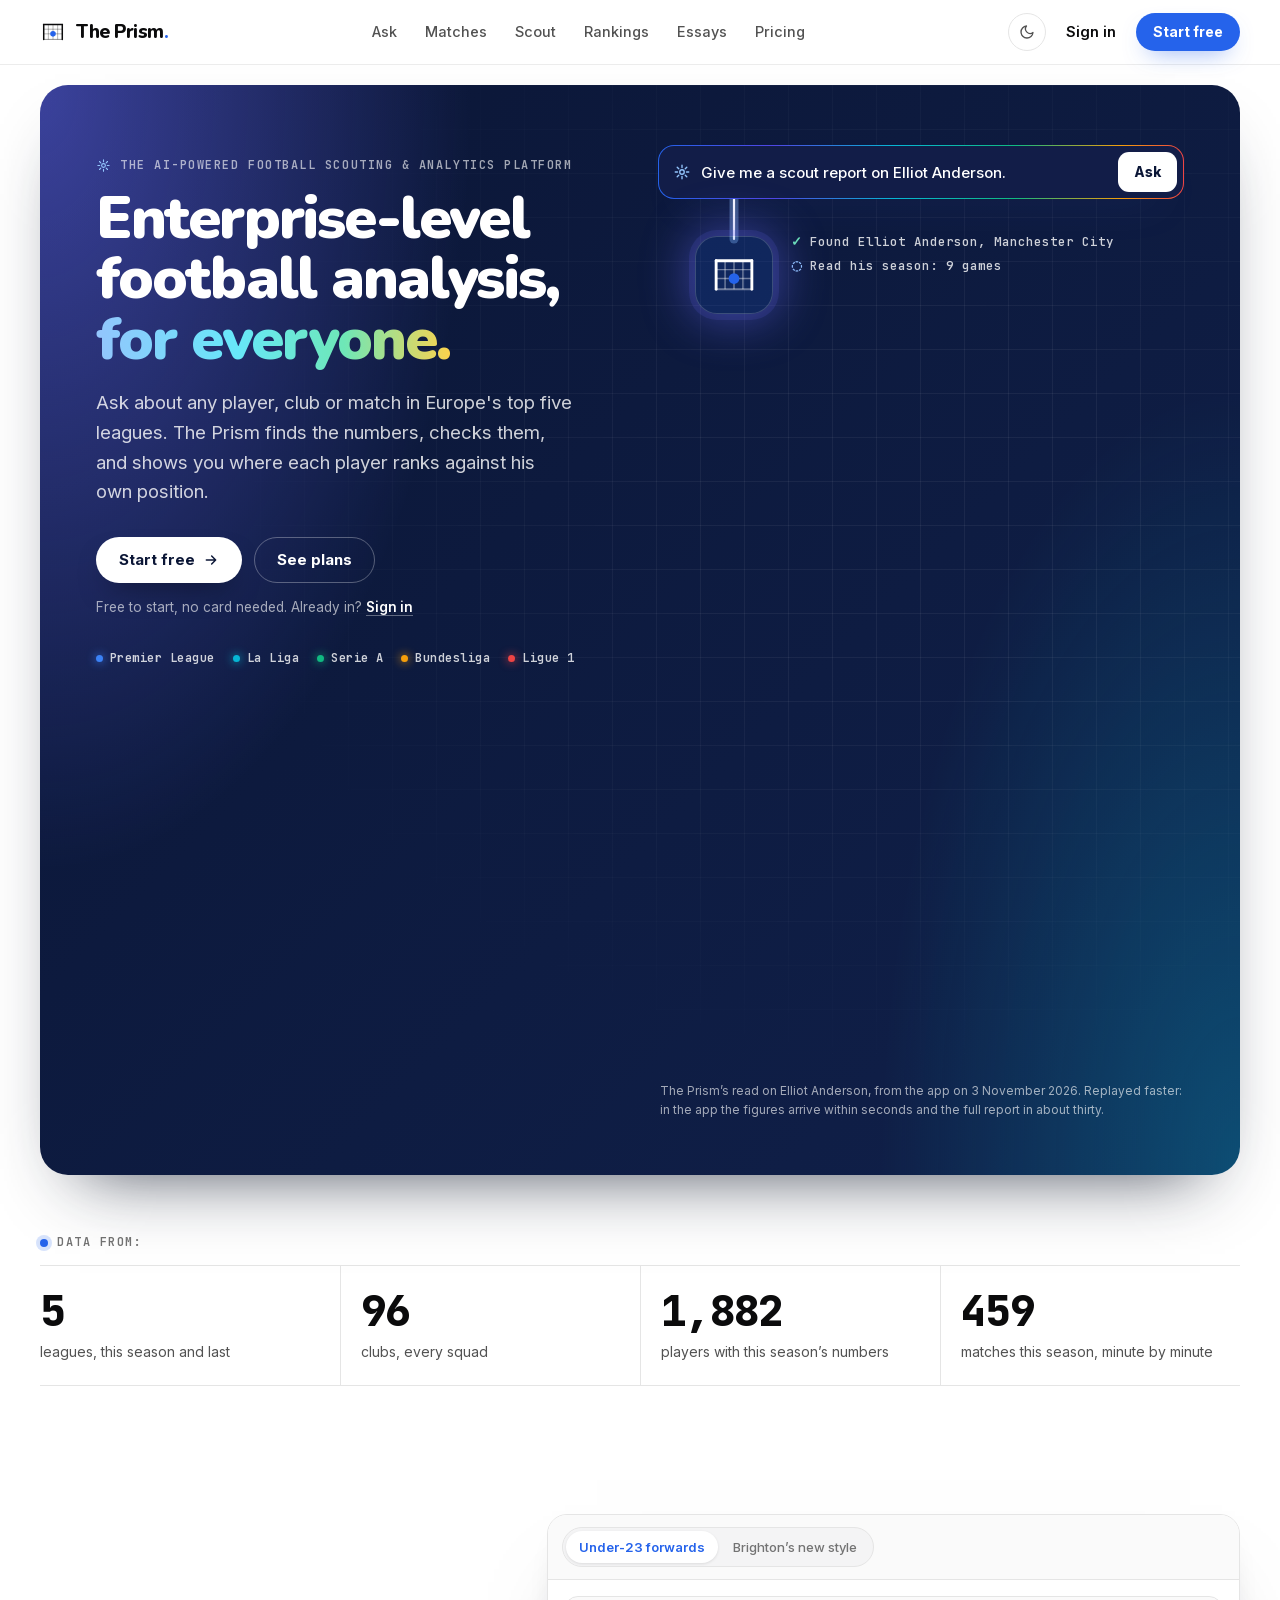
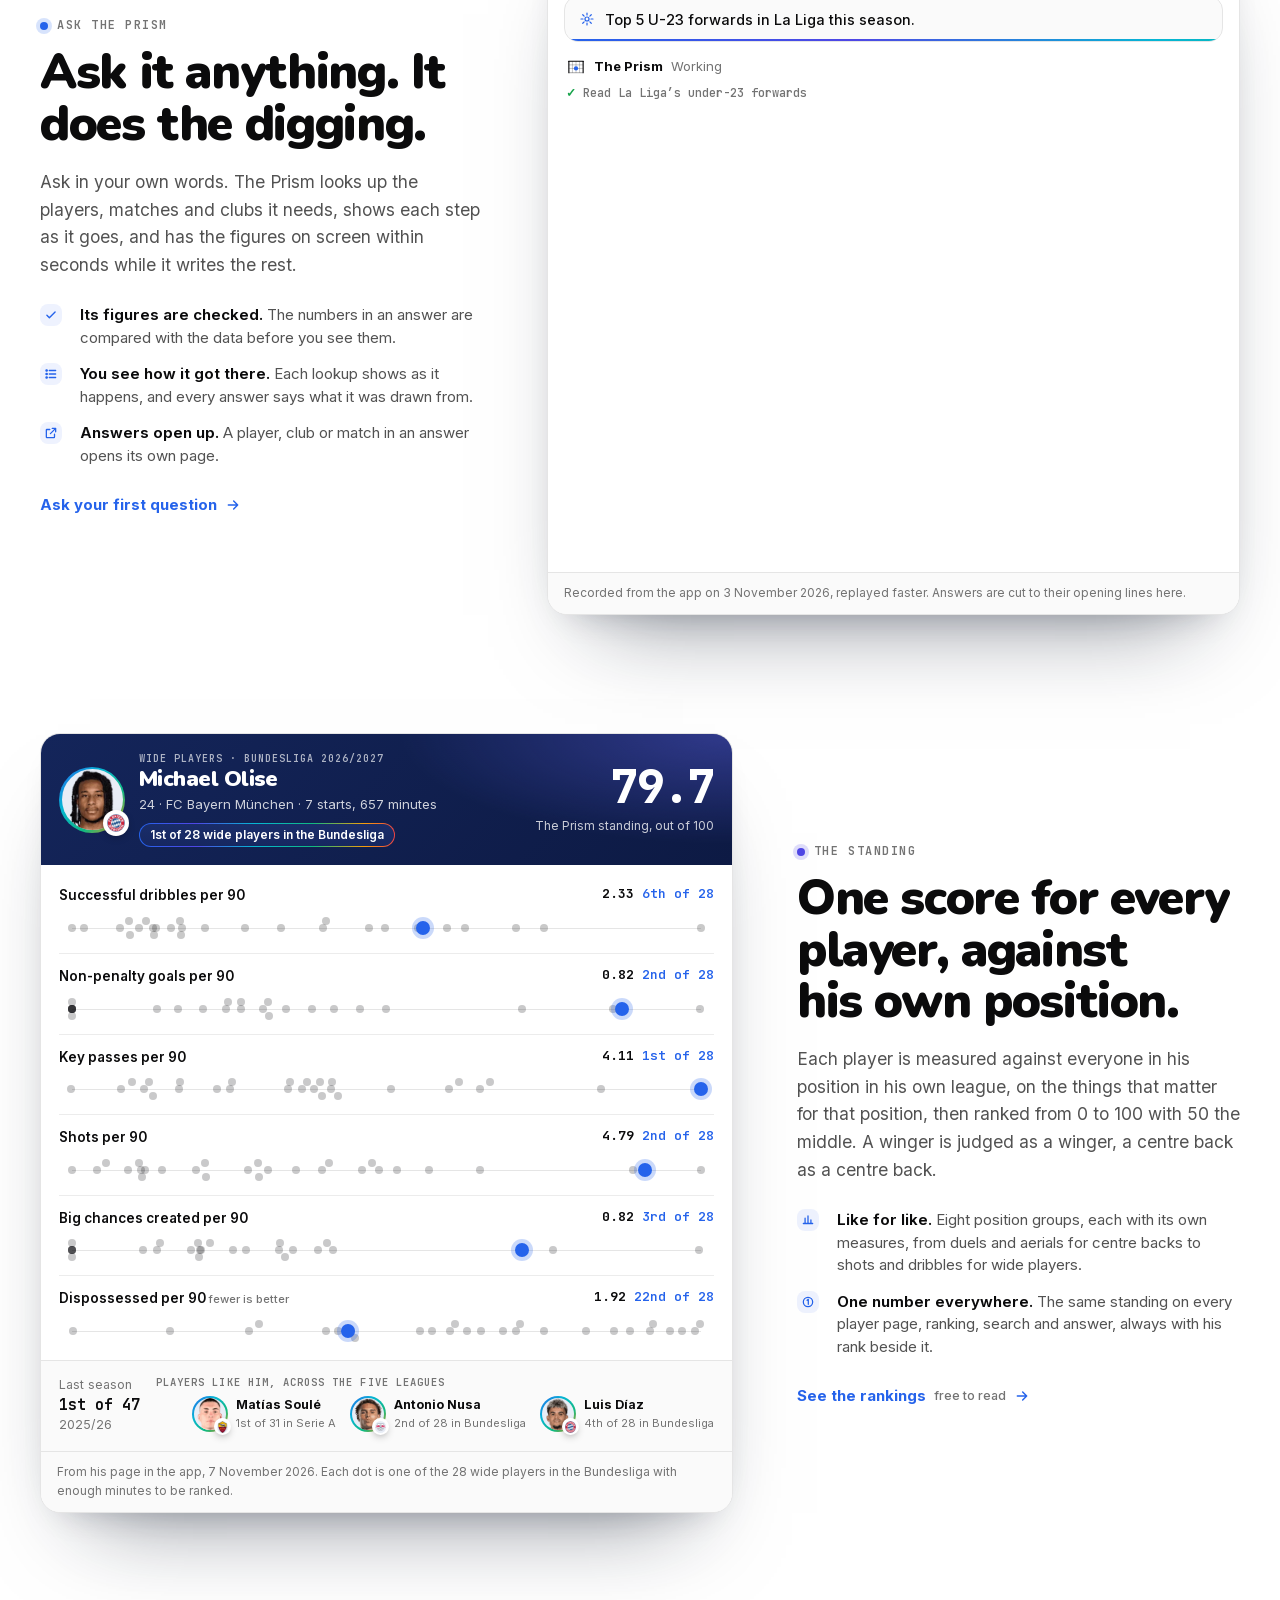
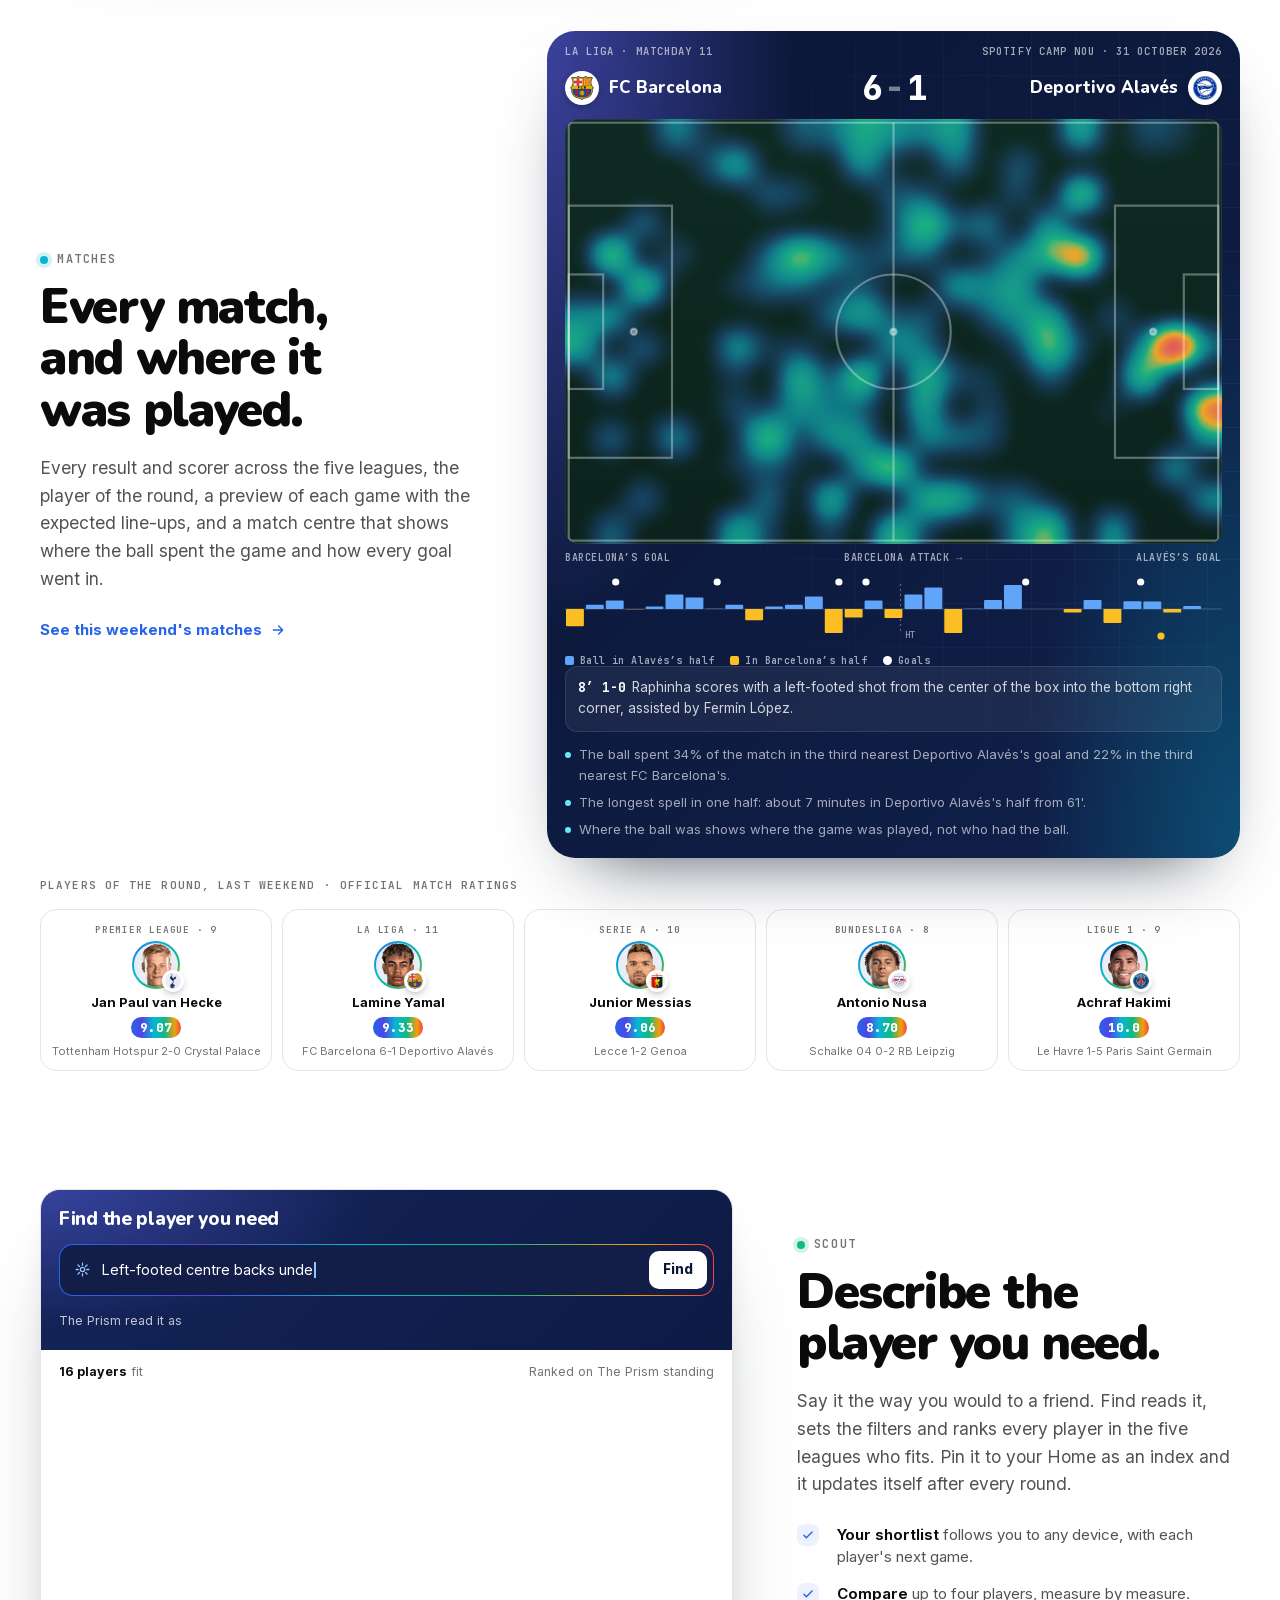
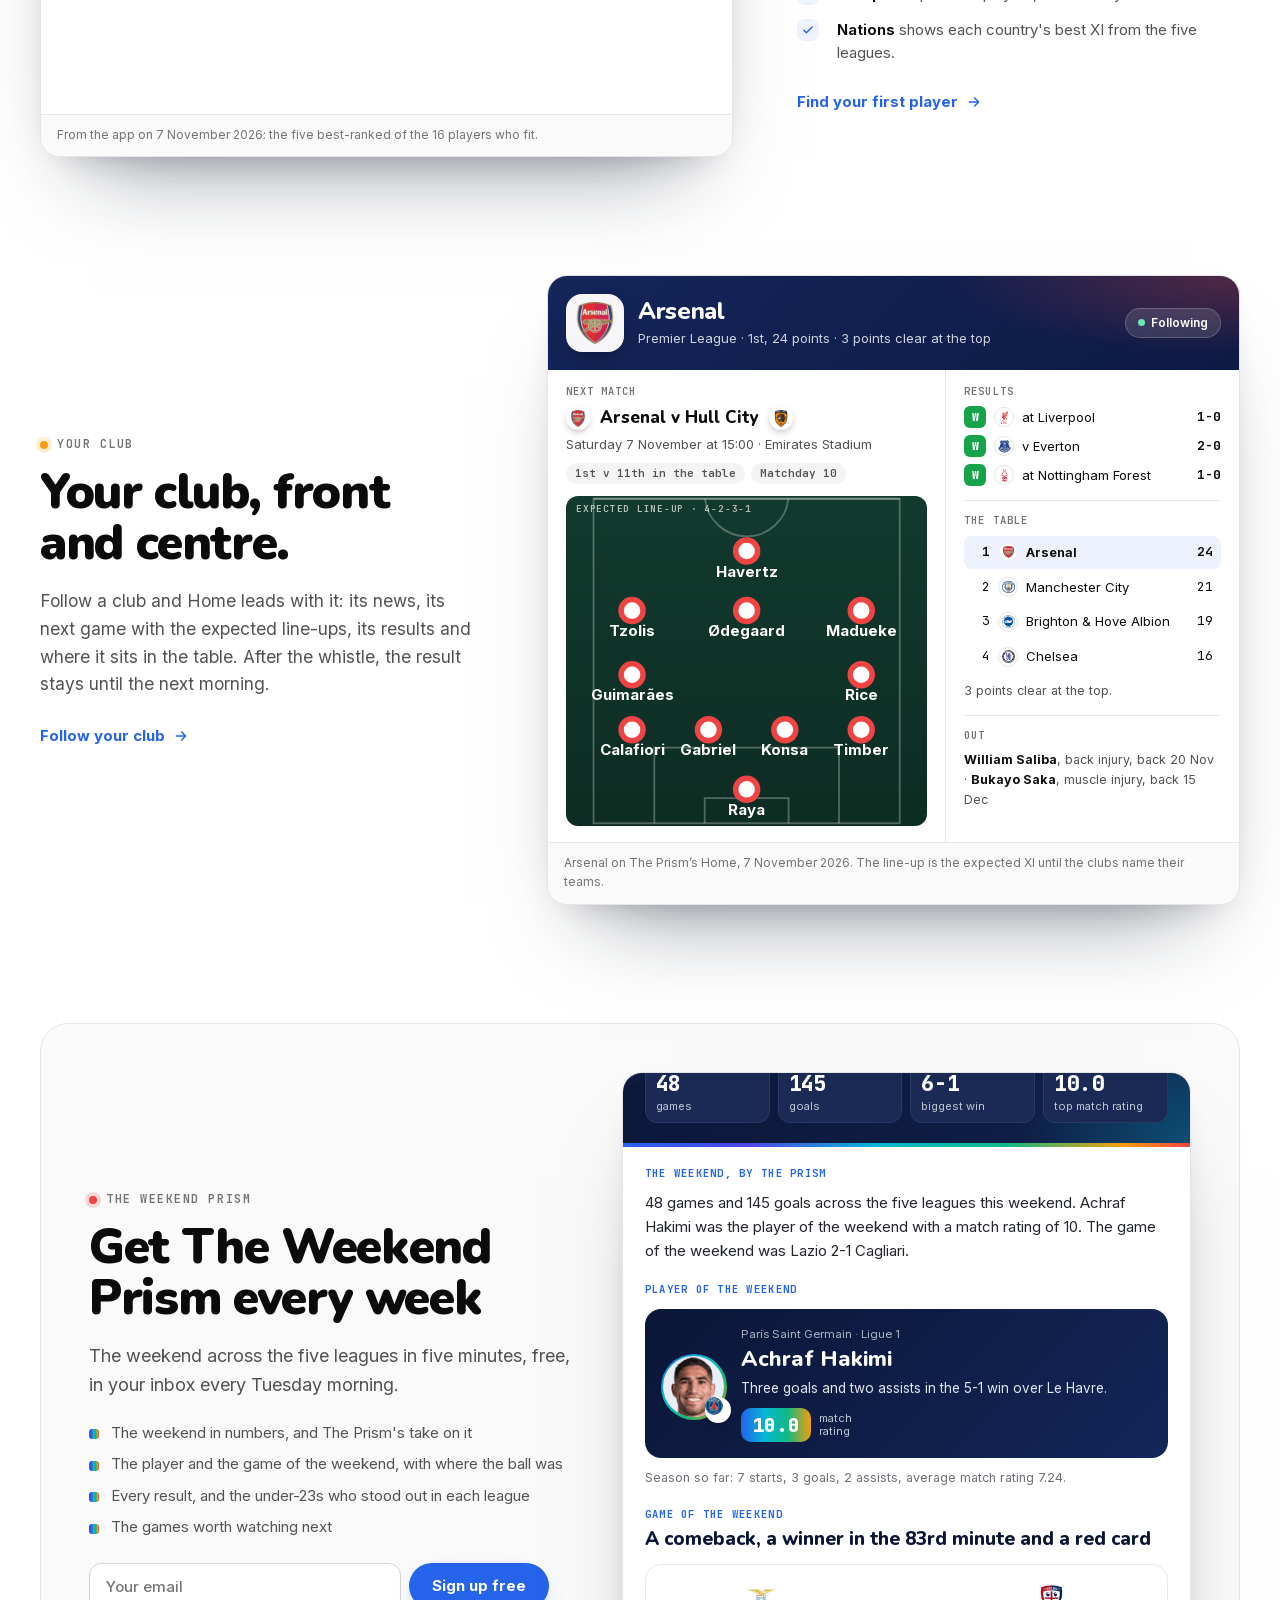
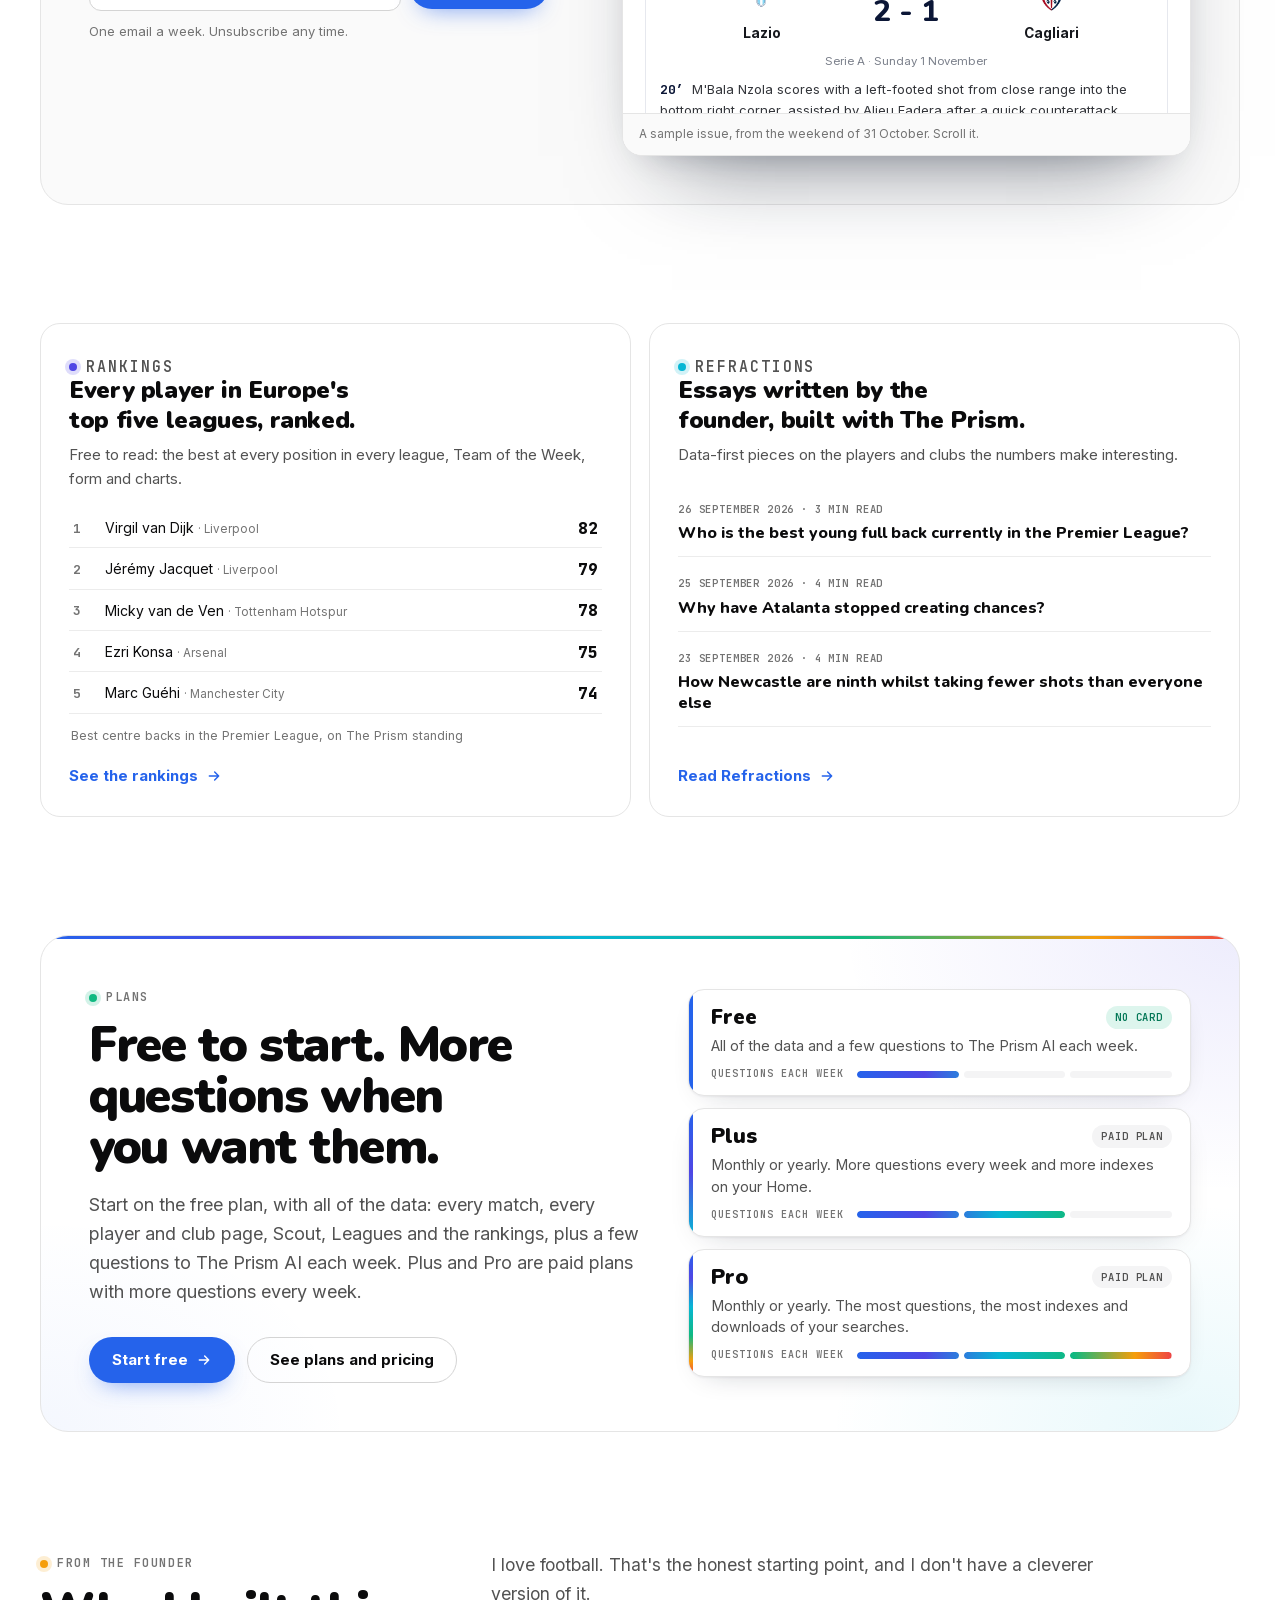
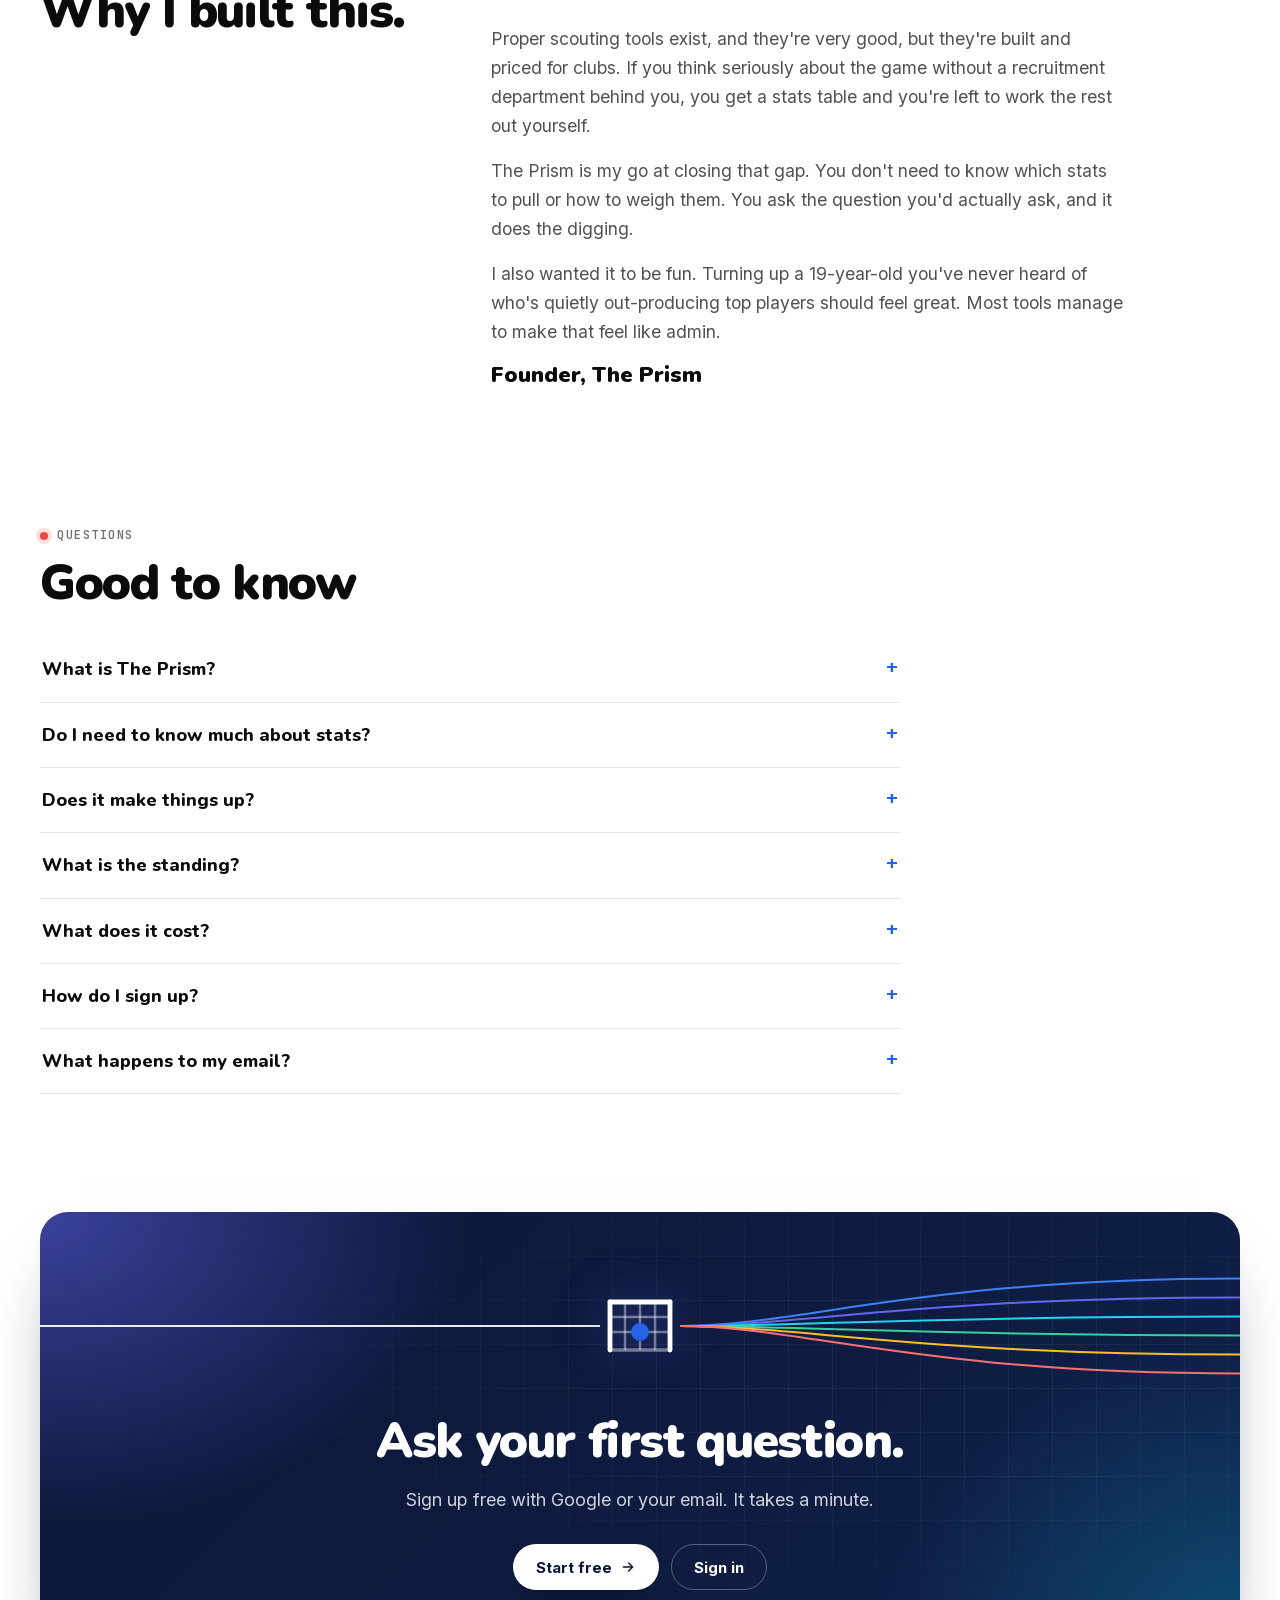
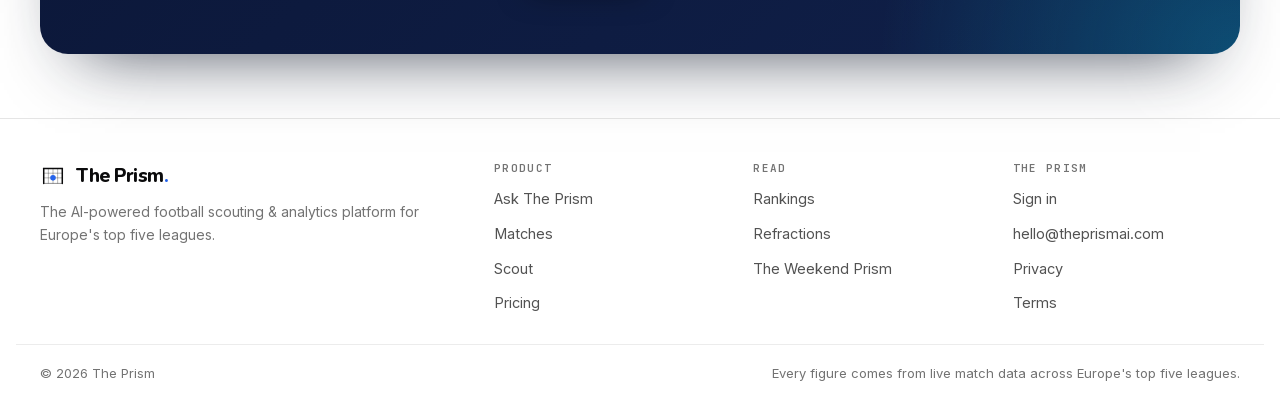
==== commit d5892bbd: "Landing v6: The Weekend Prism, every Tuesday morning The newsletter is now The Weekend Prism, sent o" ====
--- a/index.html
+++ b/index.html
@@ -568,7 +568,7 @@
   .yc-hd .yc-follow { grid-column: 1 / -1; justify-self: start; }
 }
 
-/* ── monday ── */
+/* ── the weekend prism (ids and classes keep "monday") ── */
 .monday-in { display: grid; grid-template-columns: minmax(0, .92fr) minmax(0, 1.08fr); gap: 48px; align-items: center; padding: 48px; border-radius: var(--r-xl); background: var(--surface-2); border: 1px solid var(--line); }
 .mf { margin-top: 24px; display: flex; gap: 8px; max-width: 460px; }
 .mf input { flex: 1; min-width: 0; height: 48px; padding: 0 16px; border-radius: 12px; border: 1px solid var(--line-strong); background: var(--surface); color: var(--ink); font: 500 15px var(--font); }
@@ -928,14 +928,14 @@
     </div>
   </section>
 
-  <!-- THE MONDAY PRISM -->
+  <!-- THE WEEKEND PRISM -->
   <section class="ch" id="monday" aria-labelledby="mon-h">
     <div class="wrap">
       <div class="monday-in">
         <div>
-          <p class="eyebrow"><i style="--c:var(--s6)"></i>The Monday Prism</p>
-          <h2 id="mon-h">Get The Monday Prism every Monday</h2>
-          <p class="lede">The weekend across the five leagues in five minutes, free, in your inbox each Monday morning.</p>
+          <p class="eyebrow"><i style="--c:var(--s6)"></i>The Weekend Prism</p>
+          <h2 id="mon-h">Get The Weekend Prism every week</h2>
+          <p class="lede">The weekend across the five leagues in five minutes, free, in your inbox every Tuesday morning.</p>
           <ul class="mm-list">
             <li>The weekend in numbers, and The Prism's take on it</li>
             <li>The player and the game of the weekend, with where the ball was</li>
@@ -951,7 +951,7 @@
           <p class="mf-ok" id="mf-ok" role="status"></p>
           <p class="mf-note">One email a week. Unsubscribe any time.</p>
         </div>
-        <div class="mail" id="mail" aria-label="What The Monday Prism looks like"></div>
+        <div class="mail" id="mail" aria-label="What The Weekend Prism looks like"></div>
       </div>
     </div>
   </section>
@@ -1067,7 +1067,7 @@
       <p>The AI-powered football scouting &amp; analytics platform for Europe's top five leagues.</p>
     </div>
     <div><h4>Product</h4><ul><li><a href="#ask">Ask The Prism</a></li><li><a href="#matches">Matches</a></li><li><a href="#find">Scout</a></li><li><a href="/pricing">Pricing</a></li></ul></div>
-    <div><h4>Read</h4><ul><li><a href="/rankings">Rankings</a></li><li><a href="/refractions">Refractions</a></li><li><a href="#monday">The Monday Prism</a></li></ul></div>
+    <div><h4>Read</h4><ul><li><a href="/rankings">Rankings</a></li><li><a href="/refractions">Refractions</a></li><li><a href="#monday">The Weekend Prism</a></li></ul></div>
     <div><h4>The Prism</h4><ul><li><a href="https://app.theprismai.com/?src=landing-foot-signin" data-door="foot-signin">Sign in</a></li><li><a href="mailto:hello@theprismai.com">hello@theprismai.com</a></li><li><a href="https://app.theprismai.com/privacy">Privacy</a></li><li><a href="https://app.theprismai.com/terms">Terms</a></li></ul></div>
   </div>
   <div class="wrap foot-b"><span>© 2026 The Prism</span><span>Every figure comes from live match data across Europe's top five leagues.</span></div>
@@ -1574,7 +1574,7 @@
       '<p class="foot-note">Arsenal on The Prism’s Home, ' + esc(L.as_of) + '. The line-up is the expected XI until the clubs name their teams.</p>';
   }
 
-  /* The Monday Prism, drawn the way the email is (monday.py on the launch branch): masthead with the
+  /* The Weekend Prism, drawn the way the email is (monday.py on the launch branch): masthead with the
      weekend's figures, The Prism's opening, player of the weekend, game of the weekend with where the
      ball was, smash and grab, a league's results, the under-23s and the games to watch next. */
   function renderMonday() {
@@ -1587,8 +1587,8 @@
     var young = M.young.map(function (y) { return '<div class="mm-y"><div><b>' + esc(y.n) + '</b><span>' + esc(y.meta) + '</span></div><em>' + y.rt.toFixed(2) + '</em></div>'; }).join('');
     var watch = M.watch.map(function (w) { return '<div class="mm-w"><div><b>' + esc(w.teams) + '</b><span>' + esc(w.meta) + '</span></div><em>' + esc(w.when).replace('\n', '<br>') + '</em></div>'; }).join('');
     el.innerHTML =
-      '<div class="mm-scroll" id="mm-scroll" tabindex="0" aria-label="A sample issue of The Monday Prism">' +
-      '<div class="mm-mast"><div class="mm-logo">' + markSVG() + '<b>The Monday Prism</b></div>' +
+      '<div class="mm-scroll" id="mm-scroll" tabindex="0" aria-label="A sample issue of The Weekend Prism">' +
+      '<div class="mm-mast"><div class="mm-logo">' + markSVG() + '<b>The Weekend Prism</b></div>' +
         '<p class="mm-tag">The weekend across Europe’s five big leagues, in five minutes.</p>' +
         '<p class="mm-issue">Sample issue · ' + esc(M.label) + '</p>' +
         '<div class="mm-tiles">' + M.numbers.map(function (n) { return '<div><b>' + esc(n.v) + '</b><span>' + esc(n.l) + '</span></div>'; }).join('') + '</div></div>' +
@@ -1612,7 +1612,7 @@
       '</div>' +
       '<p class="foot-note">A sample issue, from the weekend of 31 October. Scroll it.</p>';
     $$('canvas[data-heat]', el).forEach(function (c) { var h = M[c.getAttribute('data-heat')]; paintHeat(c, h.grid, h.cols, h.rows); });
-    /* The agreed endpoint (WEB_LAUNCH_PLAN.md 3b, Resend): 200 means a confirm email went out, from "The Monday
+    /* The agreed endpoint (WEB_LAUNCH_PLAN.md 3b, Resend): 200 means a confirm email went out, from "The Weekend
        Prism", and the address joins only when its button is pressed; it never says whether an address was
        already on the list. 422 a bad address, 429 five tries an hour from one connection, 503 or 502 nothing
        was sent, so never "you're in". */
@@ -1626,7 +1626,7 @@
       fetch(MONDAY_API, { method: 'POST', headers: { 'Content-Type': 'application/json' }, body: JSON.stringify({ email: v, source: 'landing' }) })
         .then(function (r) { return r.json().catch(function () { return {}; }).then(function (j) { return { s: r.status, j: j }; }); })
         .then(function (x) {
-          if (x.s === 200 && x.j && x.j.ok) { form.classList.add('sent'); $('#mf-ok').textContent = 'Nearly there. Check your inbox for an email from The Monday Prism, and press its button to confirm.'; if (window.plausible) plausible('Monday Prism', { props: { source: 'landing' } }); return; }
+          if (x.s === 200 && x.j && x.j.ok) { form.classList.add('sent'); $('#mf-ok').textContent = 'Nearly there. Check your inbox for an email from The Weekend Prism, and press its button to confirm.'; if (window.plausible) plausible('Monday Prism', { props: { source: 'landing' } }); return; }
           if (x.s === 422) say('That email address does not look right. Check it and try again.');
           else if (x.s === 429) say('Too many tries from this connection. Please try again in an hour.');
           else say('That did not work. Please try again in a minute.');
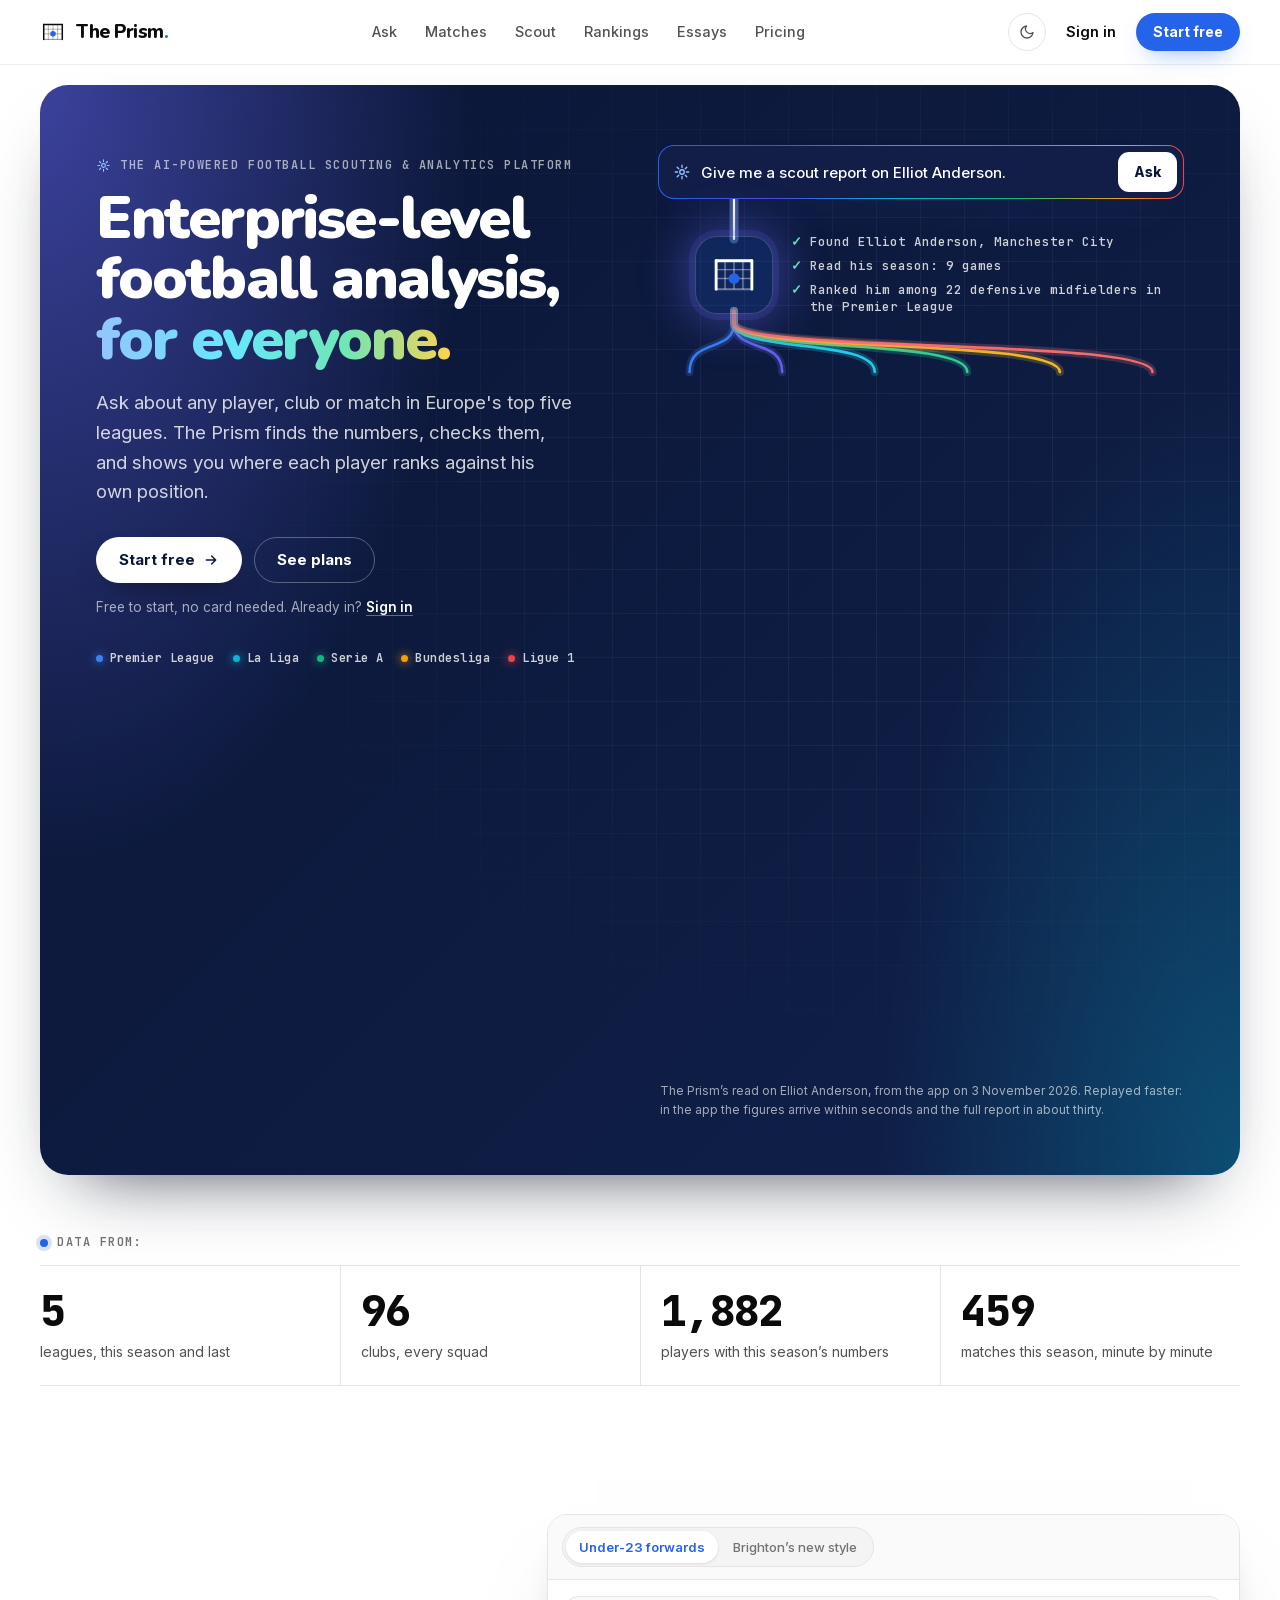
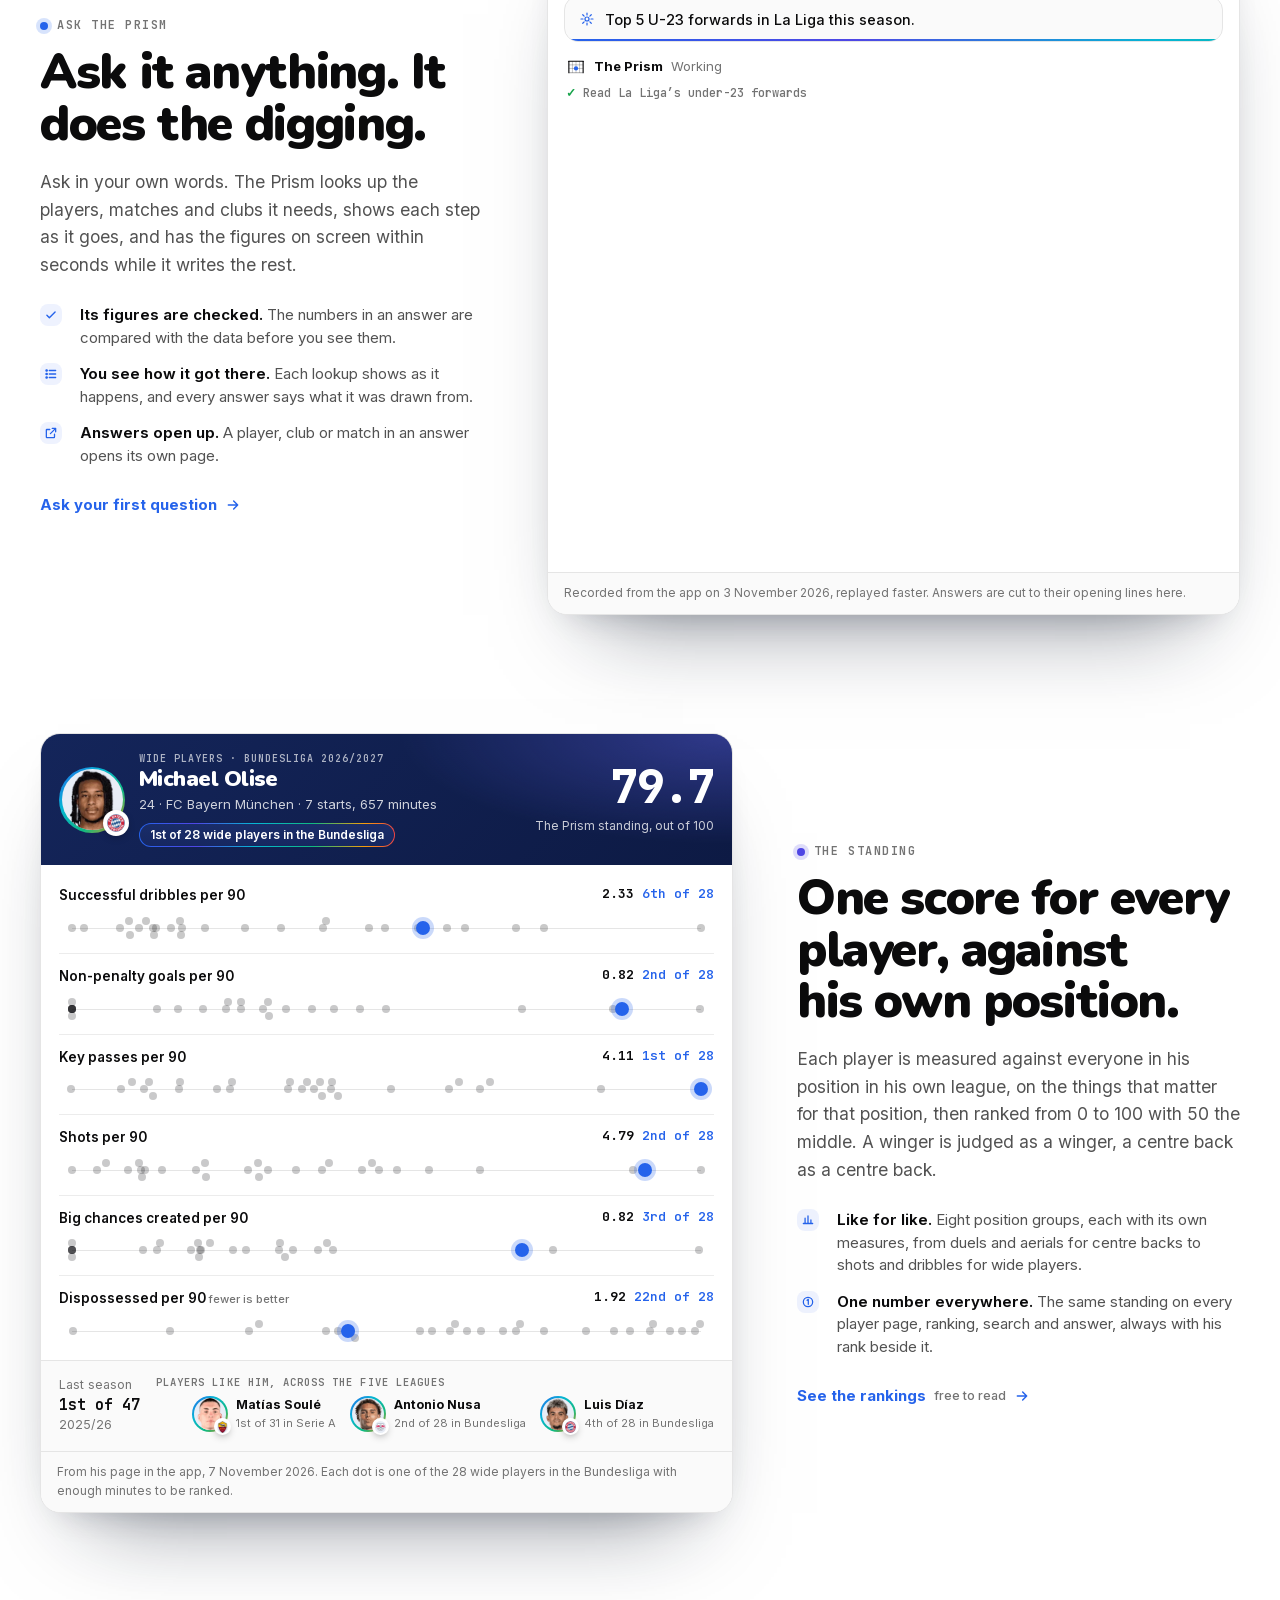
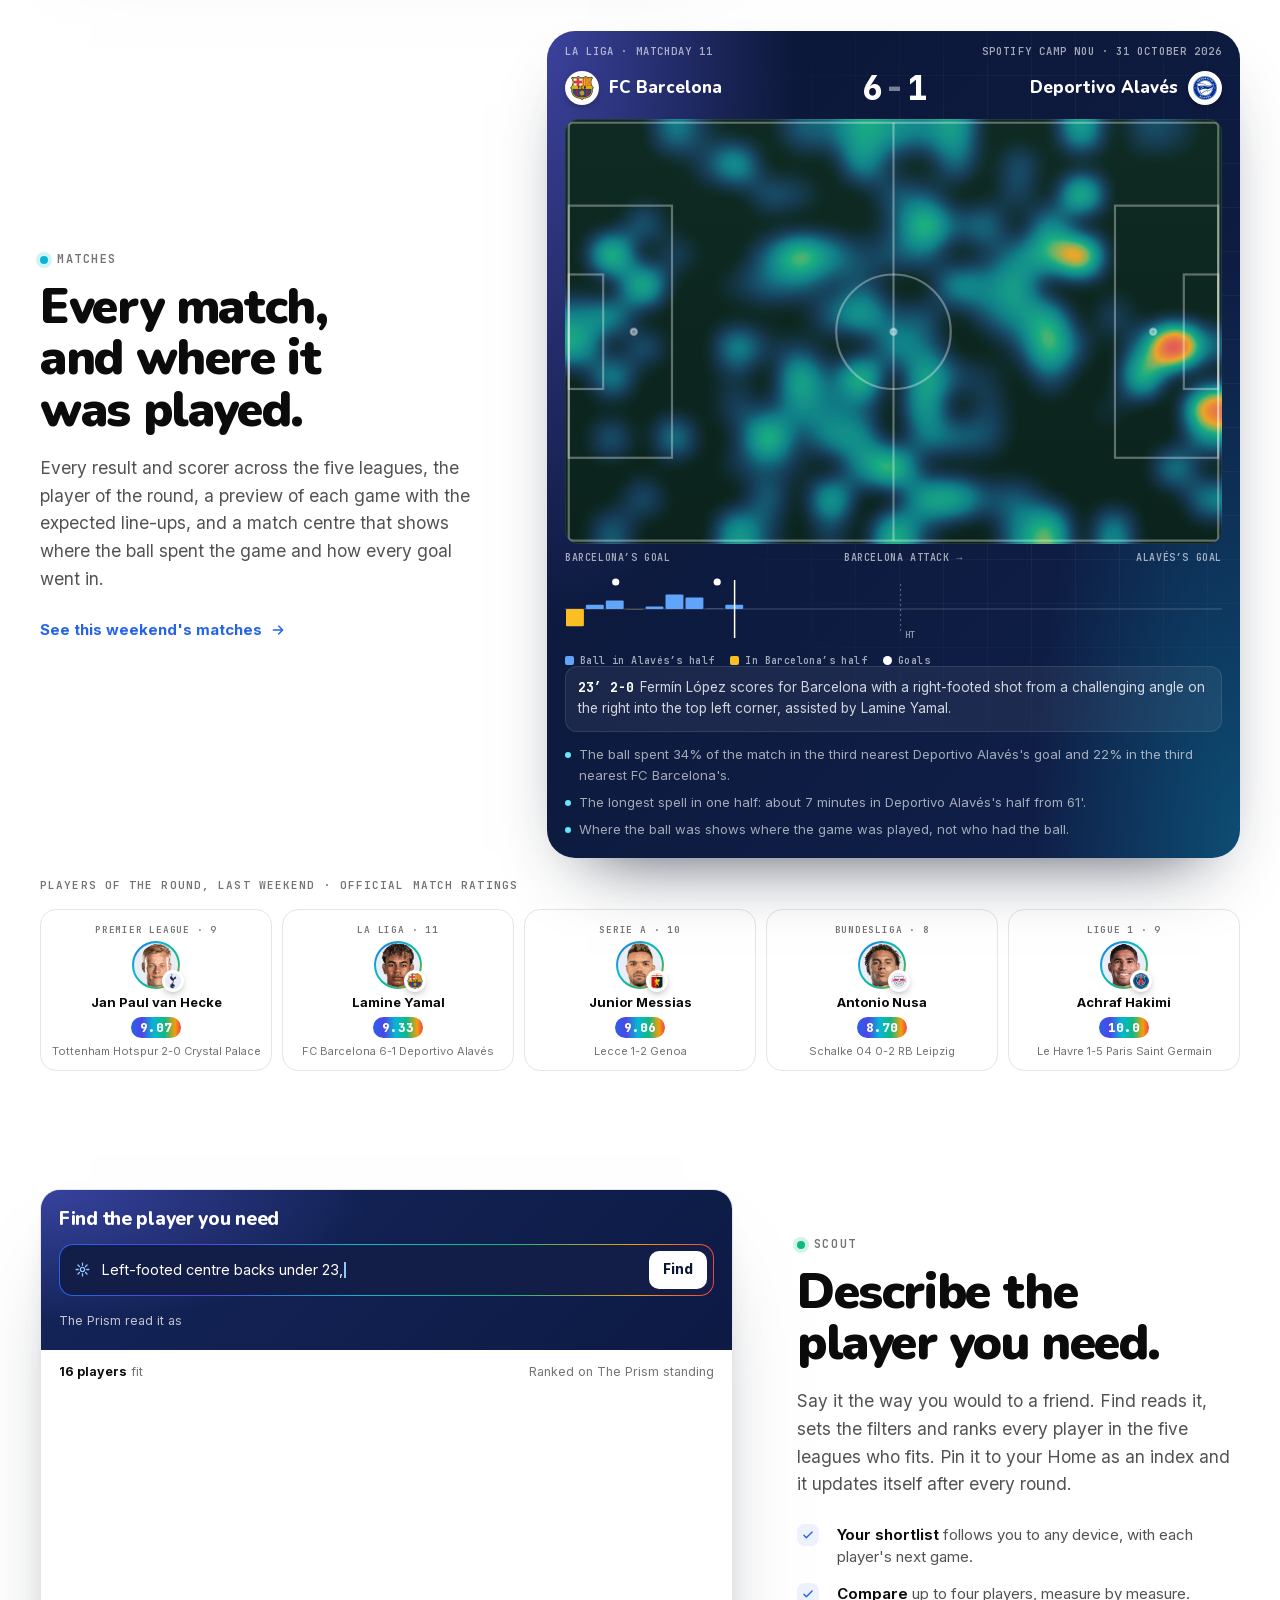
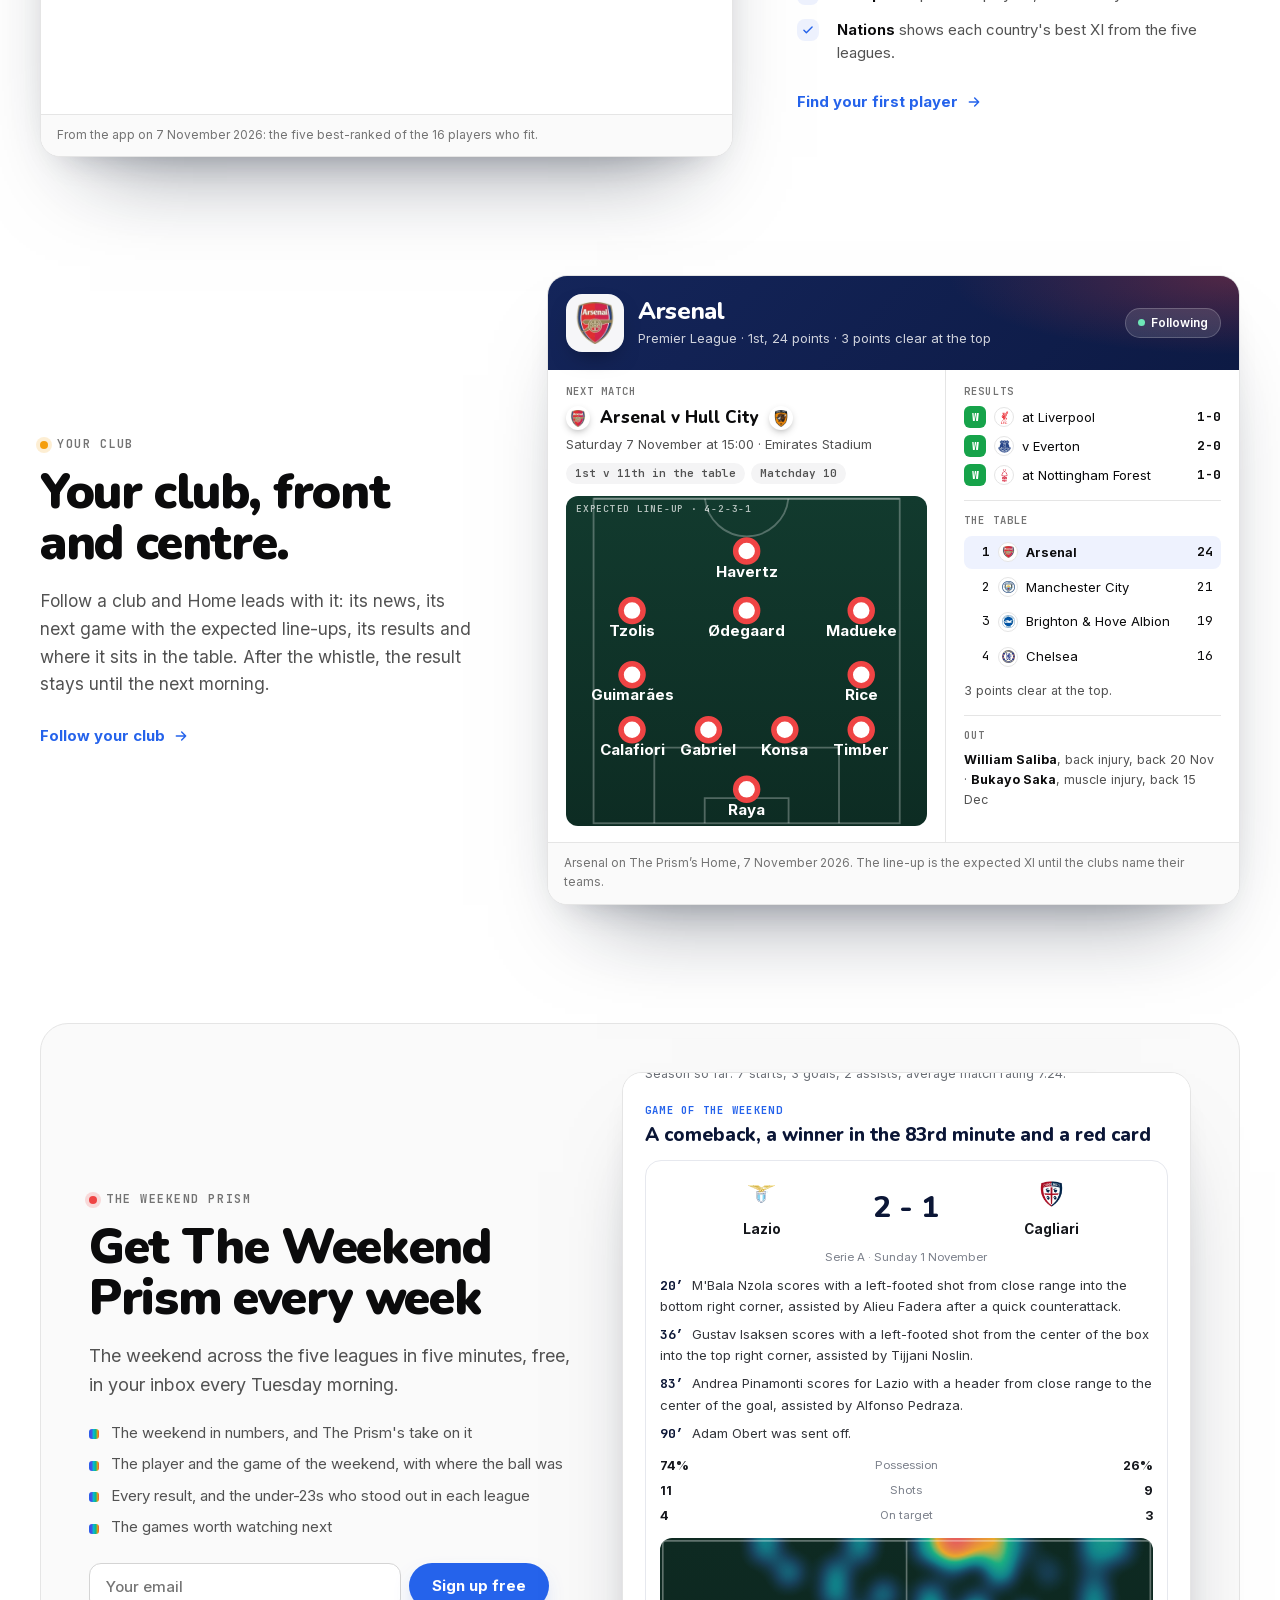
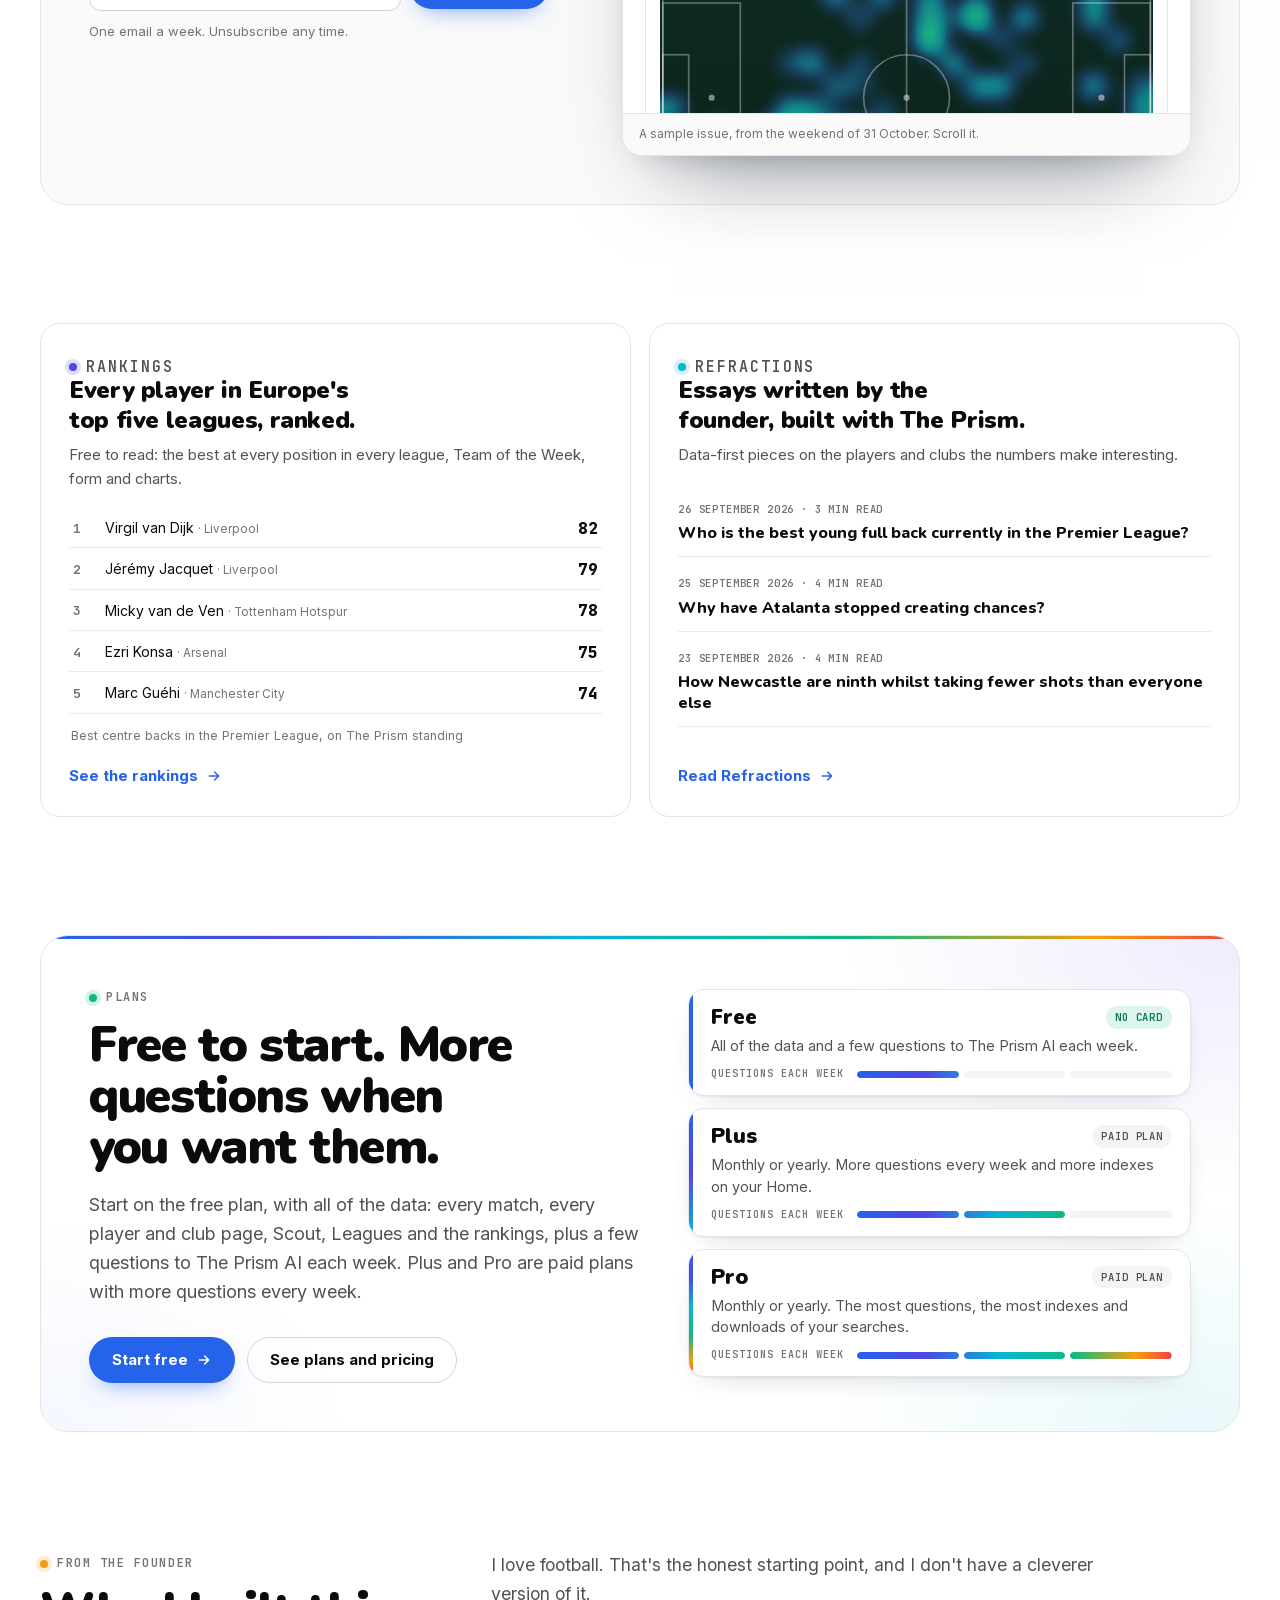
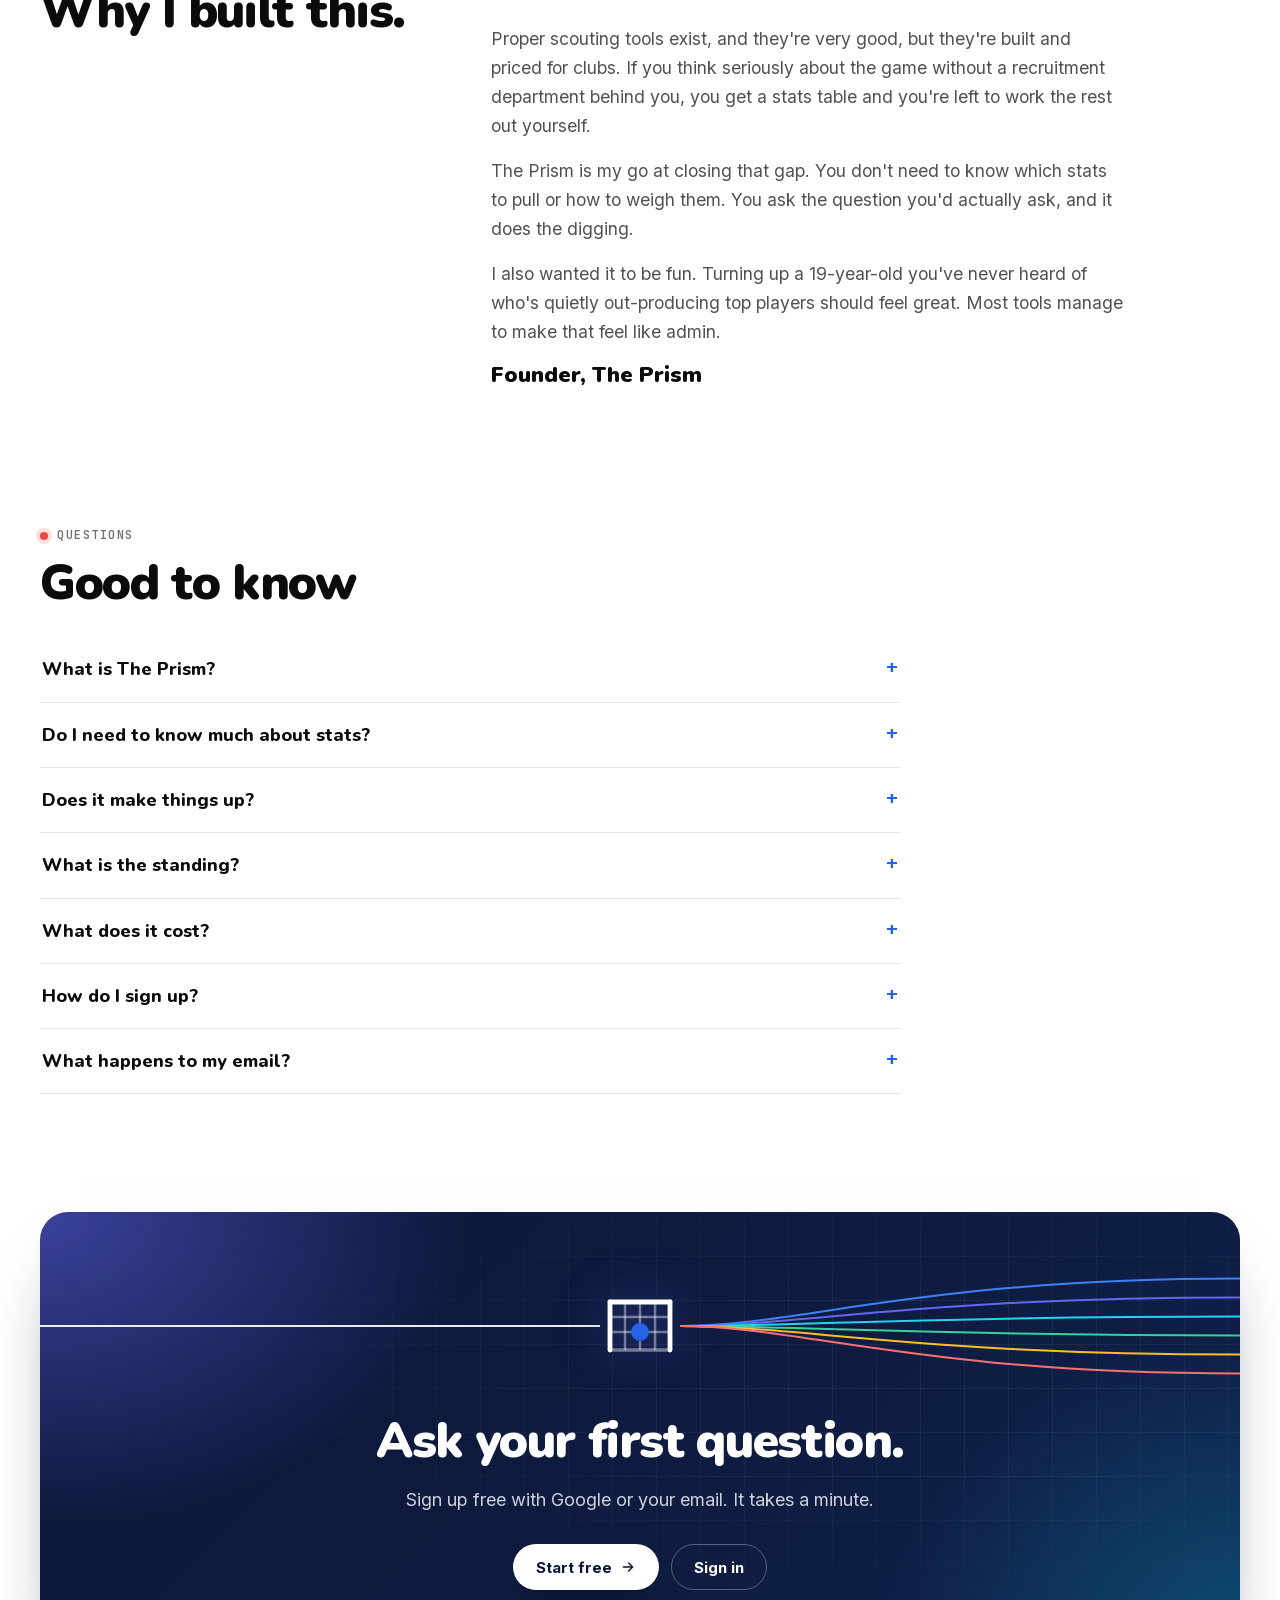
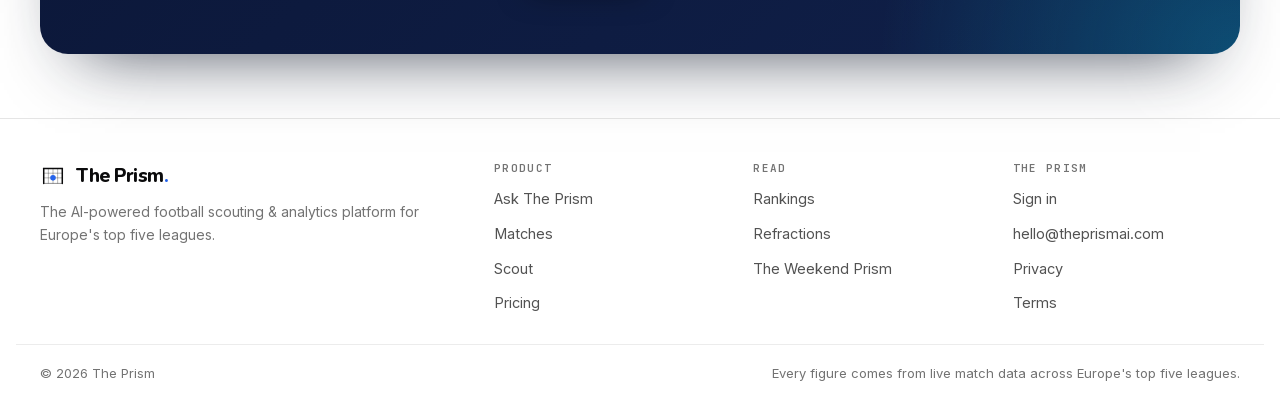
==== commit 308ae4af: "Landing v6: visits counted by The Prism itself, Plausible removed The page sends one small note to a" ====
--- a/index.html
+++ b/index.html
@@ -25,7 +25,26 @@
 <meta name="twitter:description" content="The AI-powered football scouting & analytics platform for Europe's top five leagues.">
 <meta name="twitter:image" content="https://www.theprismai.com/og.png?v=2">
 <script type="application/ld+json">{"@context":"https://schema.org","@graph":[{"@type":"Organization","name":"The Prism","url":"https://www.theprismai.com/","logo":"https://www.theprismai.com/prism-mark.png","email":"hello@theprismai.com"},{"@type":"WebSite","name":"The Prism","url":"https://www.theprismai.com/"}]}</script>
-<script defer data-domain="theprismai.com" src="https://plausible.io/js/script.js"></script>
+<!-- Visits are counted by The Prism itself (console, Traffic): no cookie, no third party.
+     A page view on load, and every Start free or way into the app when pressed. -->
+<script>(function(){try{var E="https://app.theprismai.com/api/p",S="landing",w=window,d=document,n=navigator,
+q=new URLSearchParams(location.search),ig=0,EO='';try{EO=new URL(E,location.href).origin}catch(x){}
+try{var ls=w.localStorage;if(q.get('prism_count')==='off')ls.setItem('prism_nocount','1');
+if(q.get('prism_count')==='on')ls.removeItem('prism_nocount');ig=ls.getItem('prism_nocount')==='1'?1:0}catch(x){}
+if(n.webdriver||!/(^|\.)theprismai\.com$/.test(location.hostname))return;
+function tz(){try{return Intl.DateTimeFormat().resolvedOptions().timeZone||''}catch(x){return ''}}
+function send(o){o.s=S;o.tz=tz();o.mt=n.maxTouchPoints||0;if(ig)o.x=1;var b=JSON.stringify(o);
+try{if(n.sendBeacon&&n.sendBeacon(E,b))return}catch(x){}
+try{fetch(E,{method:'POST',body:b,keepalive:true,mode:'no-cors',credentials:'omit'})}catch(x){}}
+function view(){send({k:'v',p:location.pathname,r:d.referrer||'',src:q.get('src')||q.get('ref')||'',
+us:q.get('utm_source')||'',um:q.get('utm_medium')||'',uc:q.get('utm_campaign')||''})}
+if(d.prerendering)d.addEventListener('prerenderingchange',view,{once:true});else view();
+d.addEventListener('click',function(e){var el=e.target&&e.target.closest?e.target.closest('[data-door],a[href]'):null;
+if(!el)return;var door='',dd=el.getAttribute('data-door');
+if(dd){try{var j=JSON.parse(dd);door=(j&&j.s)||''}catch(x){door=dd}}
+if(el.href){try{var u=new URL(el.href,location.href);if(u.origin===EO){door=u.searchParams.get('src')||door}
+else if(!dd)return}catch(x){if(!dd)return}}
+if(!door)return;send({k:'d',p:location.pathname,d:String(door).slice(0,48)})},true)}catch(x){}})();</script>
 <link rel="preload" href="fonts/inter-latin.woff2" as="font" type="font/woff2" crossorigin>
 <link rel="preload" href="fonts/nunito-latin.woff2" as="font" type="font/woff2" crossorigin>
 <style id="fonts">
@@ -1626,7 +1645,7 @@
       fetch(MONDAY_API, { method: 'POST', headers: { 'Content-Type': 'application/json' }, body: JSON.stringify({ email: v, source: 'landing' }) })
         .then(function (r) { return r.json().catch(function () { return {}; }).then(function (j) { return { s: r.status, j: j }; }); })
         .then(function (x) {
-          if (x.s === 200 && x.j && x.j.ok) { form.classList.add('sent'); $('#mf-ok').textContent = 'Nearly there. Check your inbox for an email from The Weekend Prism, and press its button to confirm.'; if (window.plausible) plausible('Monday Prism', { props: { source: 'landing' } }); return; }
+          if (x.s === 200 && x.j && x.j.ok) { form.classList.add('sent'); $('#mf-ok').textContent = 'Nearly there. Check your inbox for an email from The Weekend Prism, and press its button to confirm.'; return; }
           if (x.s === 422) say('That email address does not look right. Check it and try again.');
           else if (x.s === 429) say('Too many tries from this connection. Please try again in an hour.');
           else say('That did not work. Please try again in a minute.');
@@ -1703,19 +1722,8 @@
         requestAnimationFrame(function () { tick = false; var h = document.documentElement.scrollHeight - innerHeight; pr.style.transform = 'scaleX(' + (h > 0 ? scrollY / h : 0) + ')'; });
       }, { passive: true });
     }
-    /* Every way into the app is a plain link, so it works with scripts blocked. Plausible counts it as
-       "Start Free" with where it was pressed; the visit waits for the event (400ms at most) because the
-       next page is another site. A modified click opens a tab and is left alone. */
-    $$('a[data-door]').forEach(function (a) {
-      a.addEventListener('click', function (e) {
-        if (!window.plausible || e.button !== 0 || e.metaKey || e.ctrlKey || e.shiftKey || e.altKey) return;
-        e.preventDefault();
-        var gone = false;
-        function go() { if (!gone) { gone = true; window.location.href = a.href; } }
-        plausible('Start Free', { props: { source: a.getAttribute('data-door') }, callback: go });
-        setTimeout(go, 400);
-      });
-    });
+    /* Every way into the app is a plain link, so it works with scripts blocked. The page's counter
+       (head.html) records each one as it is pressed, with its ?src= tag, without holding the visit. */
   }
 
   /* ────────────── scenes play when they come into view ────────────── */
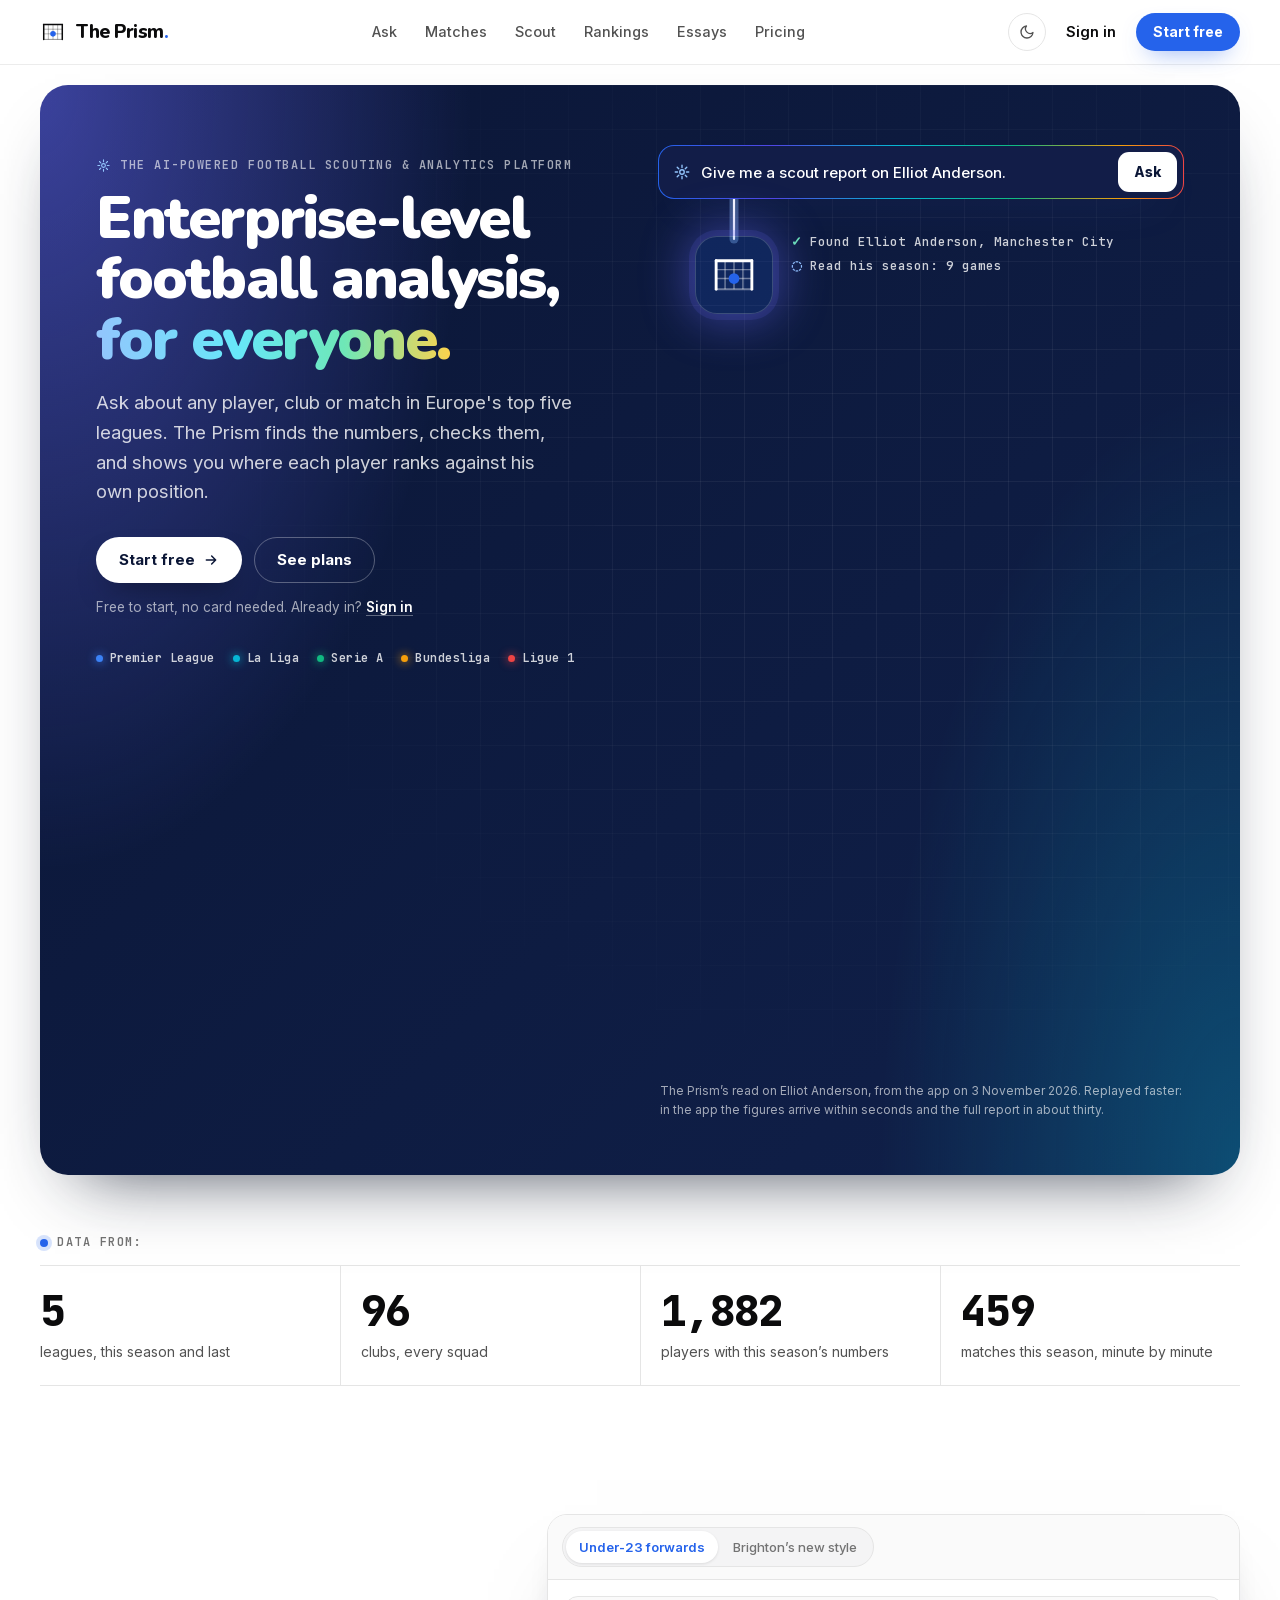
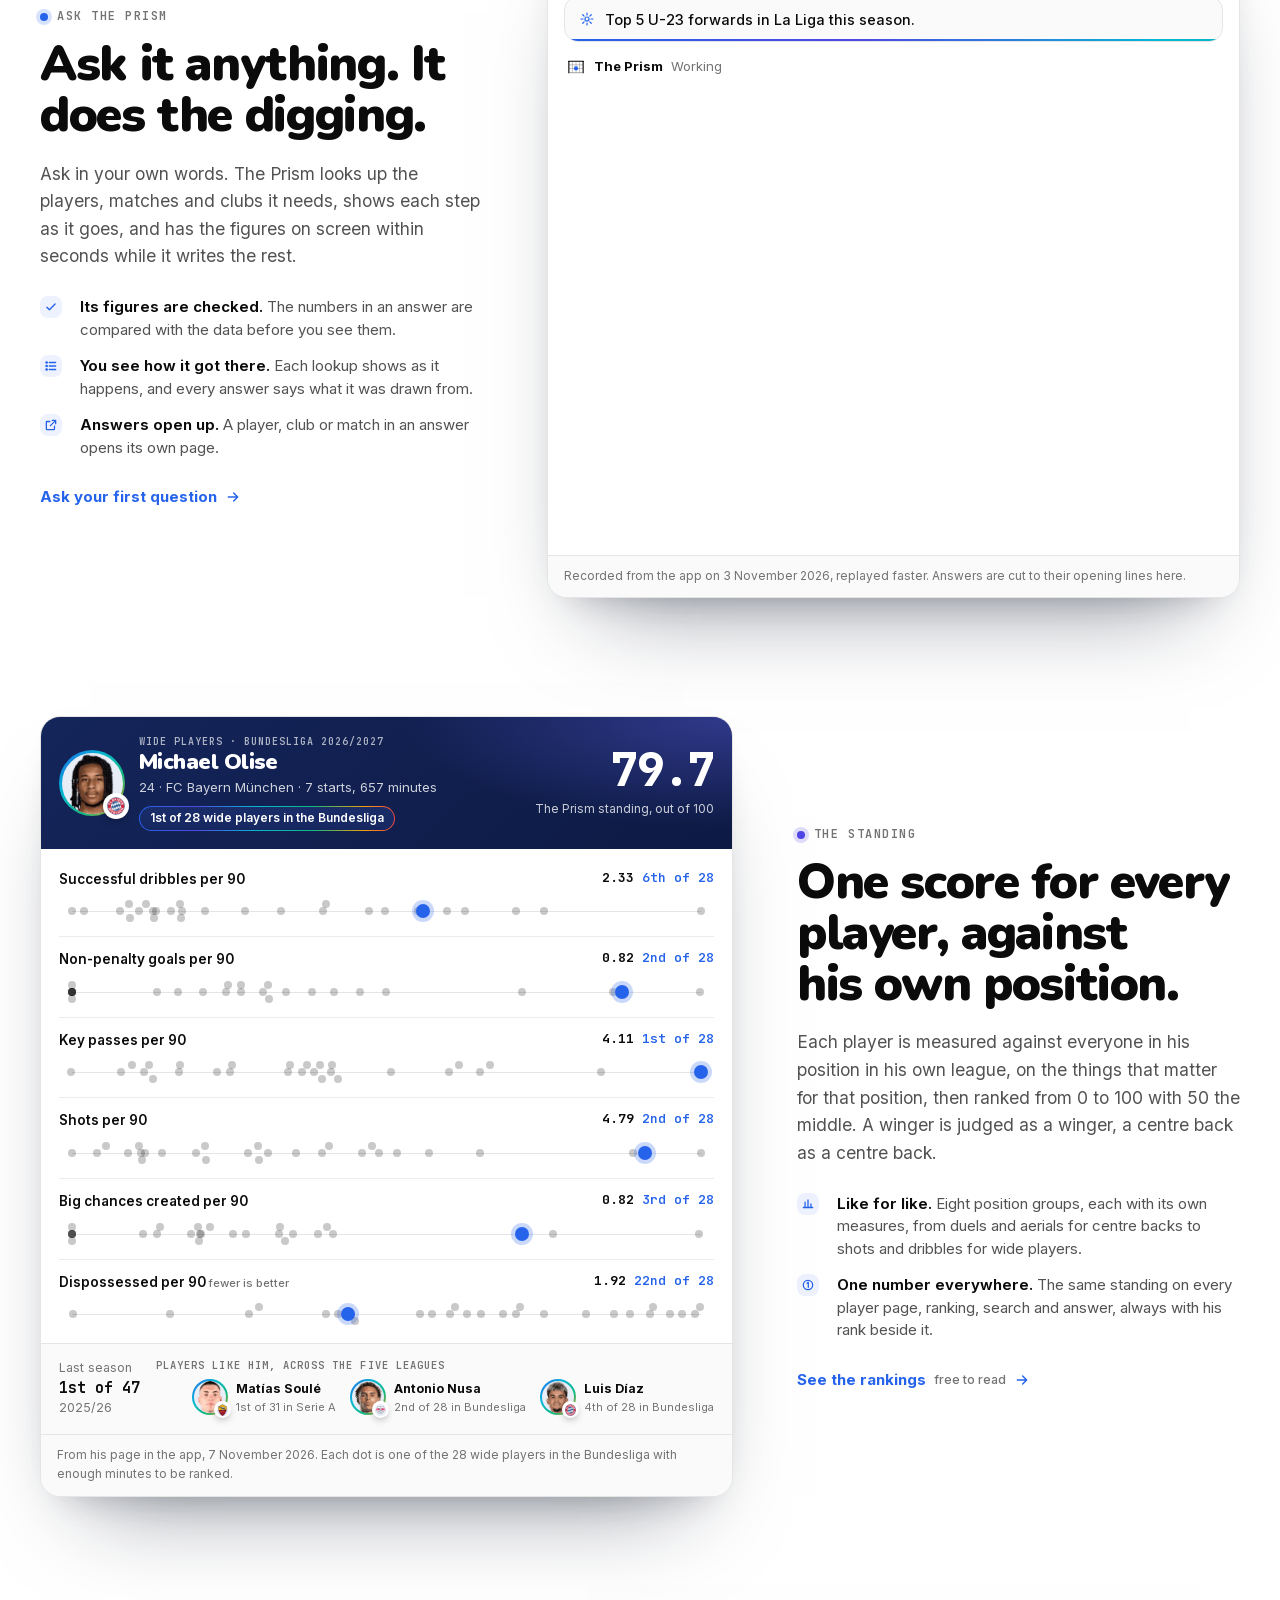
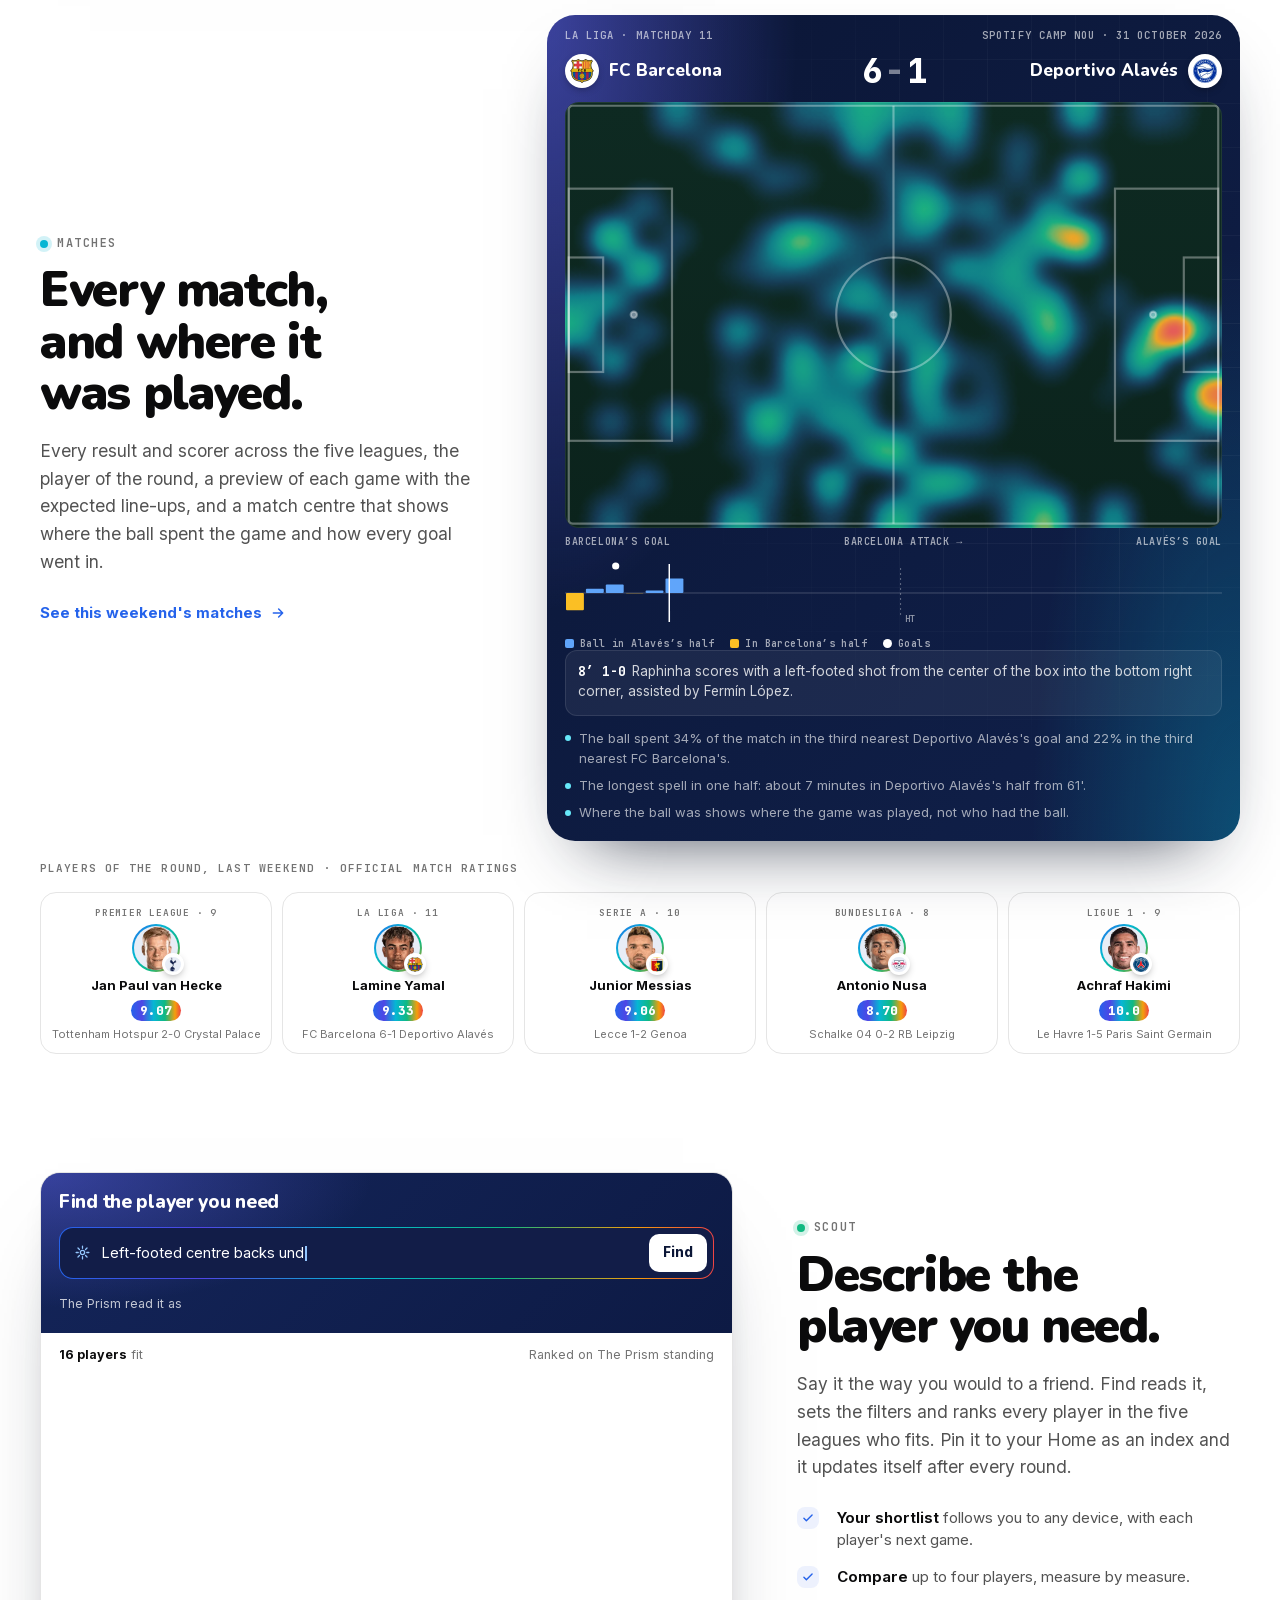
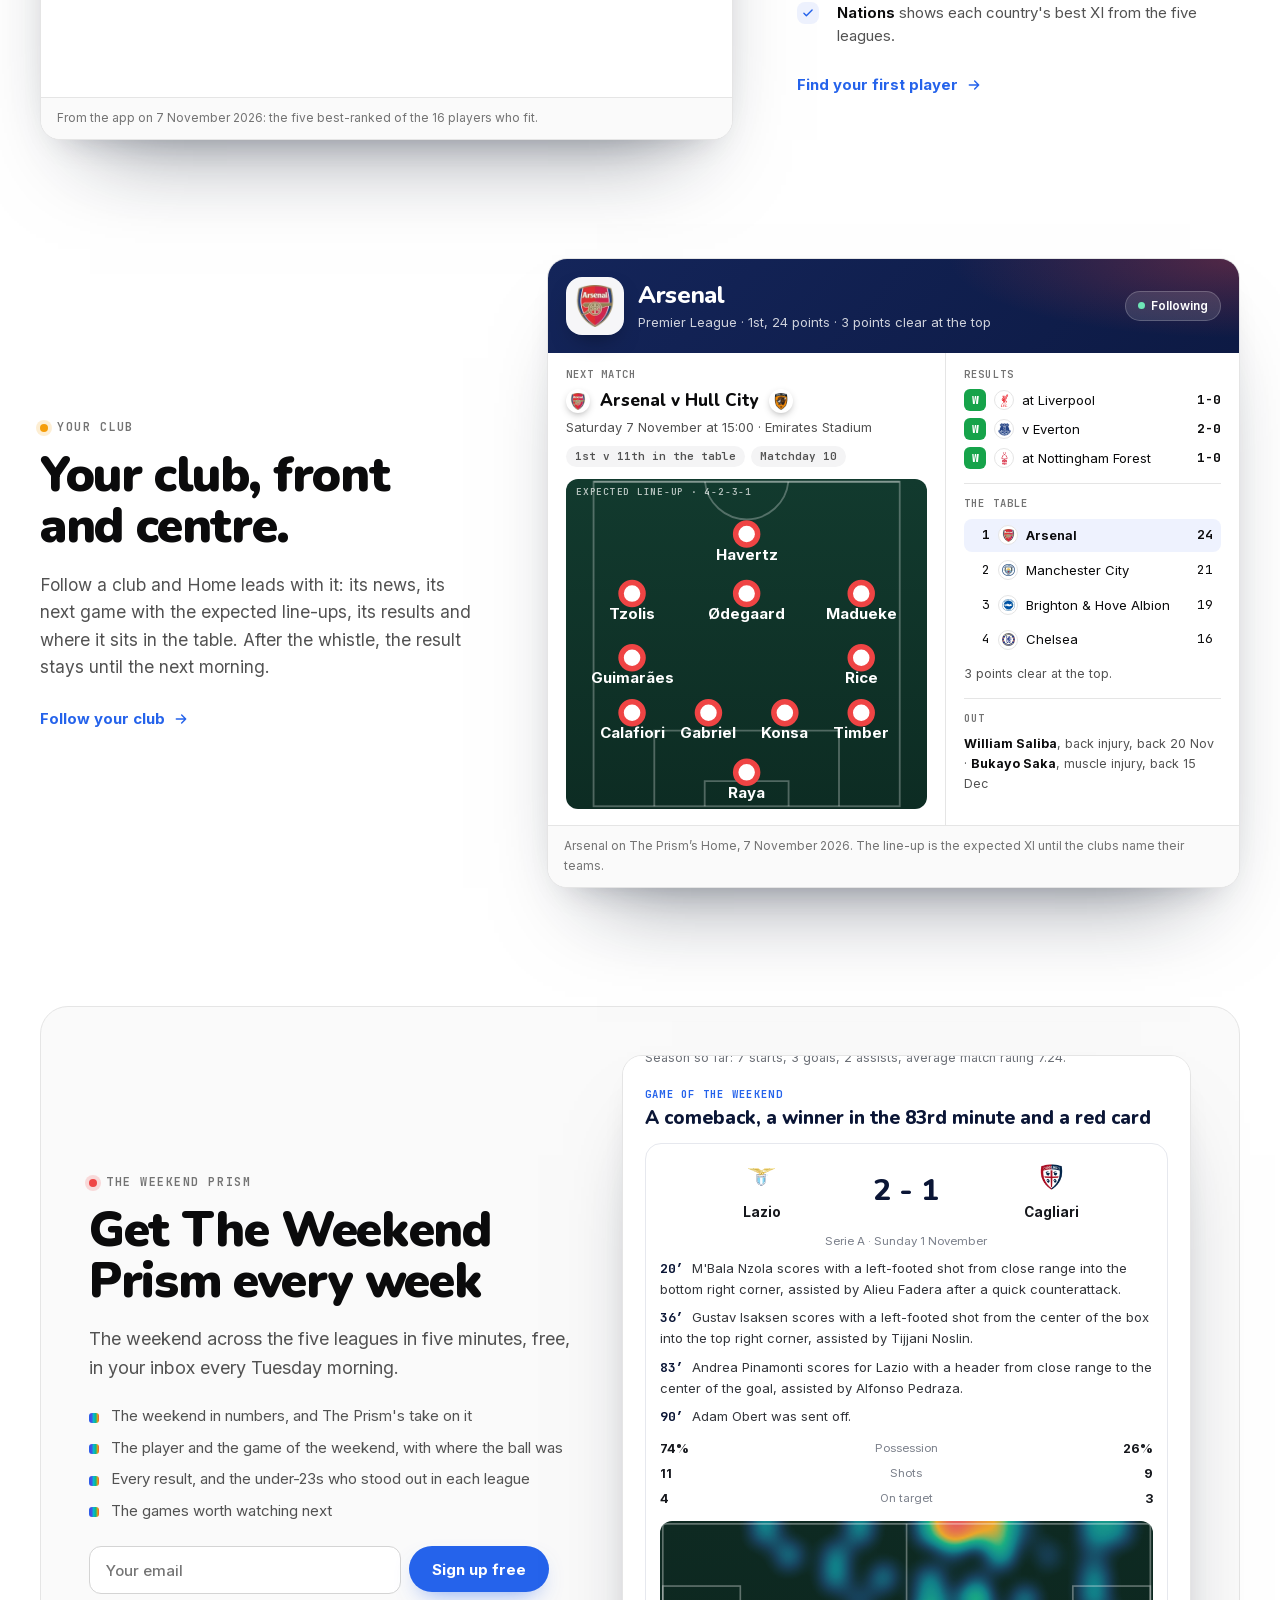
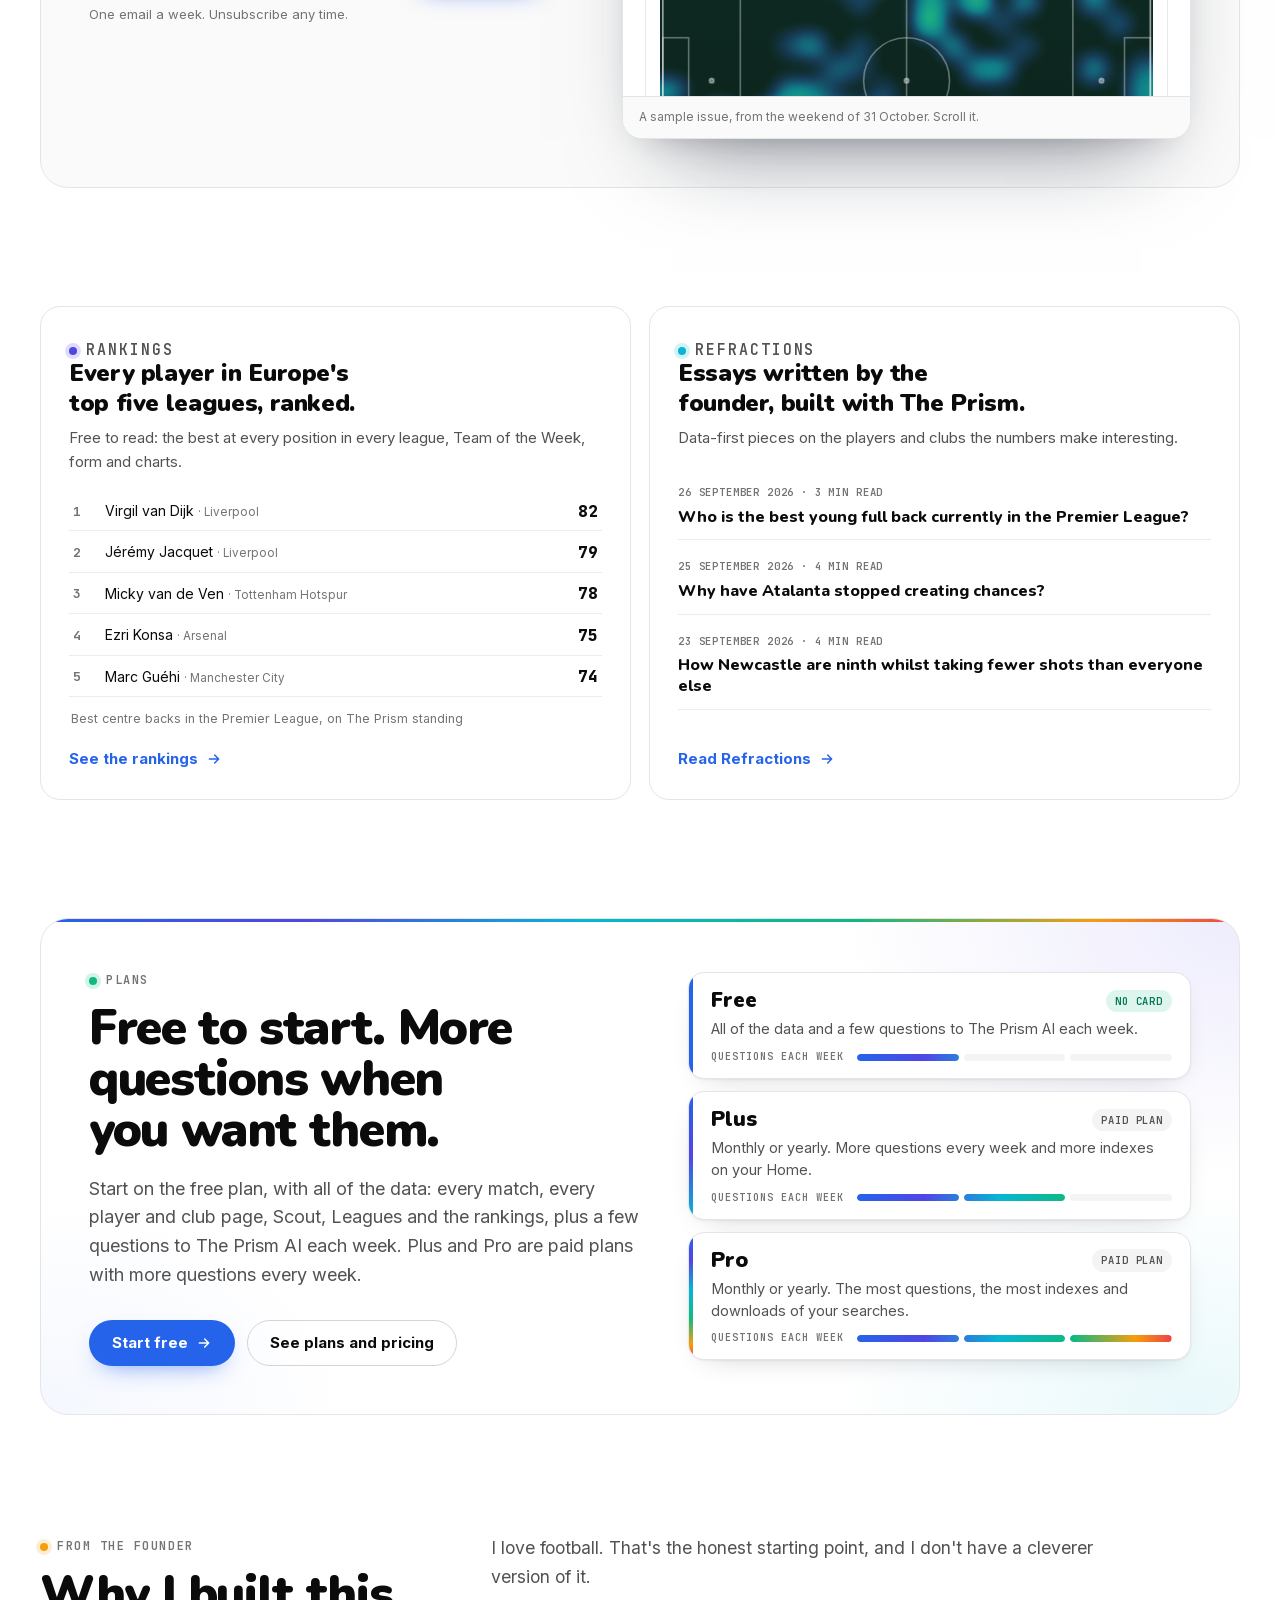
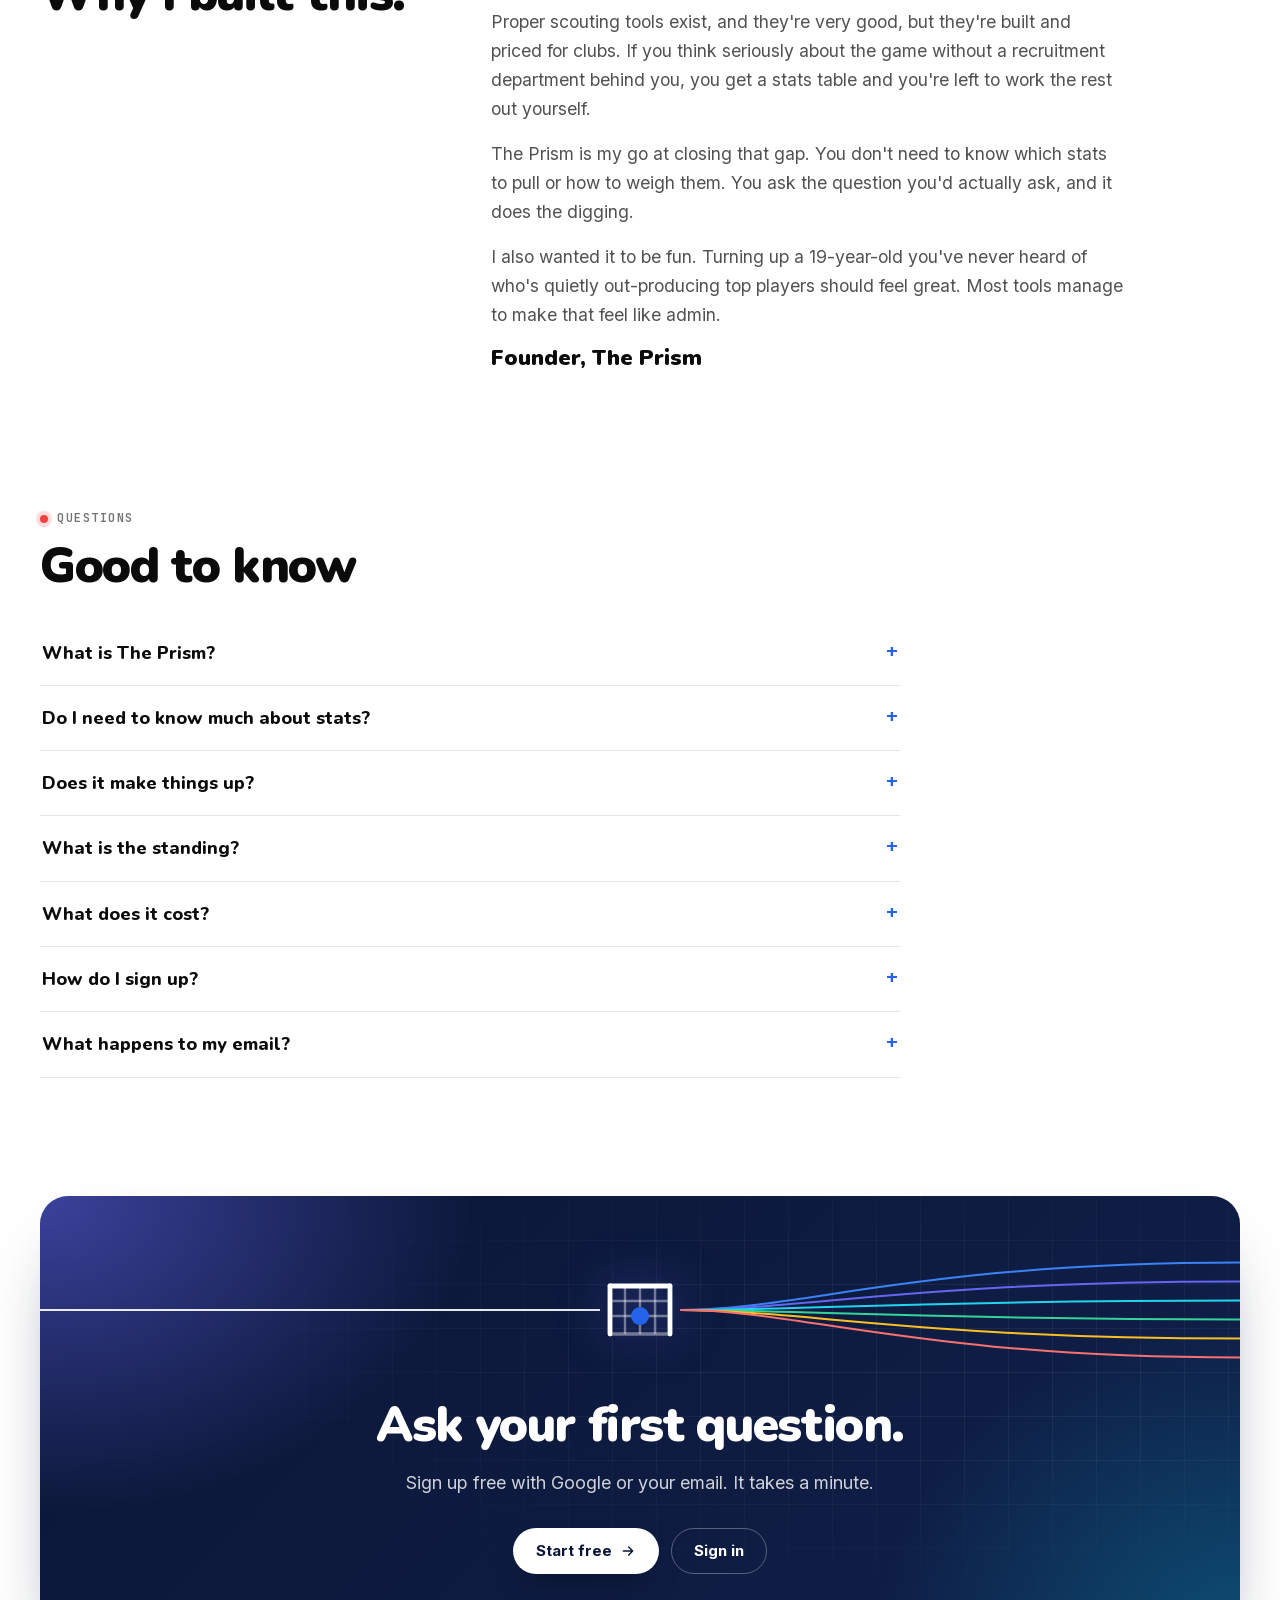
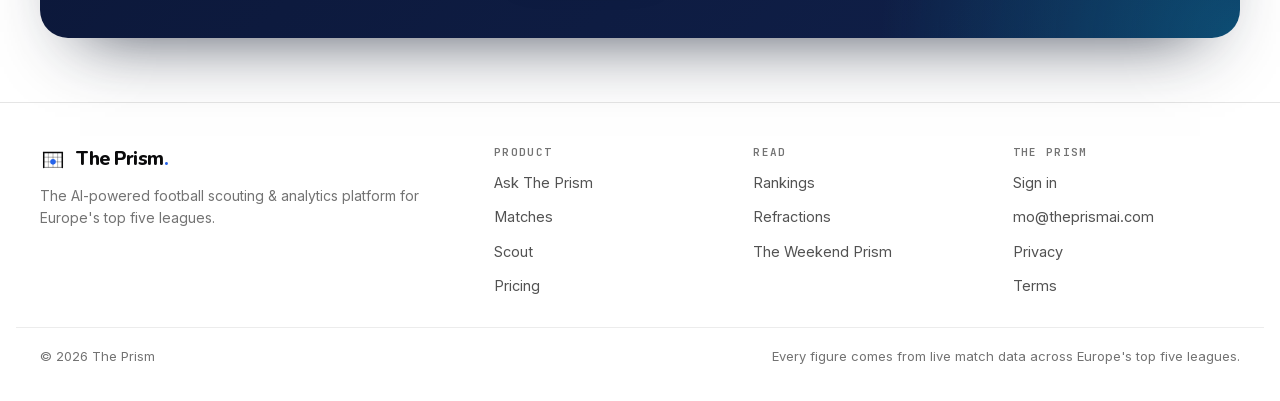
==== commit 8969f626: "Landing v6: contact address is mo@theprismai.com hello@theprismai.com is not an inbox. The footer li" ====
--- a/index.html
+++ b/index.html
@@ -24,7 +24,7 @@
 <meta name="twitter:title" content="The Prism">
 <meta name="twitter:description" content="The AI-powered football scouting & analytics platform for Europe's top five leagues.">
 <meta name="twitter:image" content="https://www.theprismai.com/og.png?v=2">
-<script type="application/ld+json">{"@context":"https://schema.org","@graph":[{"@type":"Organization","name":"The Prism","url":"https://www.theprismai.com/","logo":"https://www.theprismai.com/prism-mark.png","email":"hello@theprismai.com"},{"@type":"WebSite","name":"The Prism","url":"https://www.theprismai.com/"}]}</script>
+<script type="application/ld+json">{"@context":"https://schema.org","@graph":[{"@type":"Organization","name":"The Prism","url":"https://www.theprismai.com/","logo":"https://www.theprismai.com/prism-mark.png","email":"mo@theprismai.com"},{"@type":"WebSite","name":"The Prism","url":"https://www.theprismai.com/"}]}</script>
 <!-- Visits are counted by The Prism itself (console, Traffic): no cookie, no third party.
      A page view on load, and every Start free or way into the app when pressed. -->
 <script>(function(){try{var E="https://app.theprismai.com/api/p",S="landing",w=window,d=document,n=navigator,
@@ -1087,7 +1087,7 @@
     </div>
     <div><h4>Product</h4><ul><li><a href="#ask">Ask The Prism</a></li><li><a href="#matches">Matches</a></li><li><a href="#find">Scout</a></li><li><a href="/pricing">Pricing</a></li></ul></div>
     <div><h4>Read</h4><ul><li><a href="/rankings">Rankings</a></li><li><a href="/refractions">Refractions</a></li><li><a href="#monday">The Weekend Prism</a></li></ul></div>
-    <div><h4>The Prism</h4><ul><li><a href="https://app.theprismai.com/?src=landing-foot-signin" data-door="foot-signin">Sign in</a></li><li><a href="mailto:hello@theprismai.com">hello@theprismai.com</a></li><li><a href="https://app.theprismai.com/privacy">Privacy</a></li><li><a href="https://app.theprismai.com/terms">Terms</a></li></ul></div>
+    <div><h4>The Prism</h4><ul><li><a href="https://app.theprismai.com/?src=landing-foot-signin" data-door="foot-signin">Sign in</a></li><li><a href="mailto:mo@theprismai.com">mo@theprismai.com</a></li><li><a href="https://app.theprismai.com/privacy">Privacy</a></li><li><a href="https://app.theprismai.com/terms">Terms</a></li></ul></div>
   </div>
   <div class="wrap foot-b"><span>© 2026 The Prism</span><span>Every figure comes from live match data across Europe's top five leagues.</span></div>
 </footer>
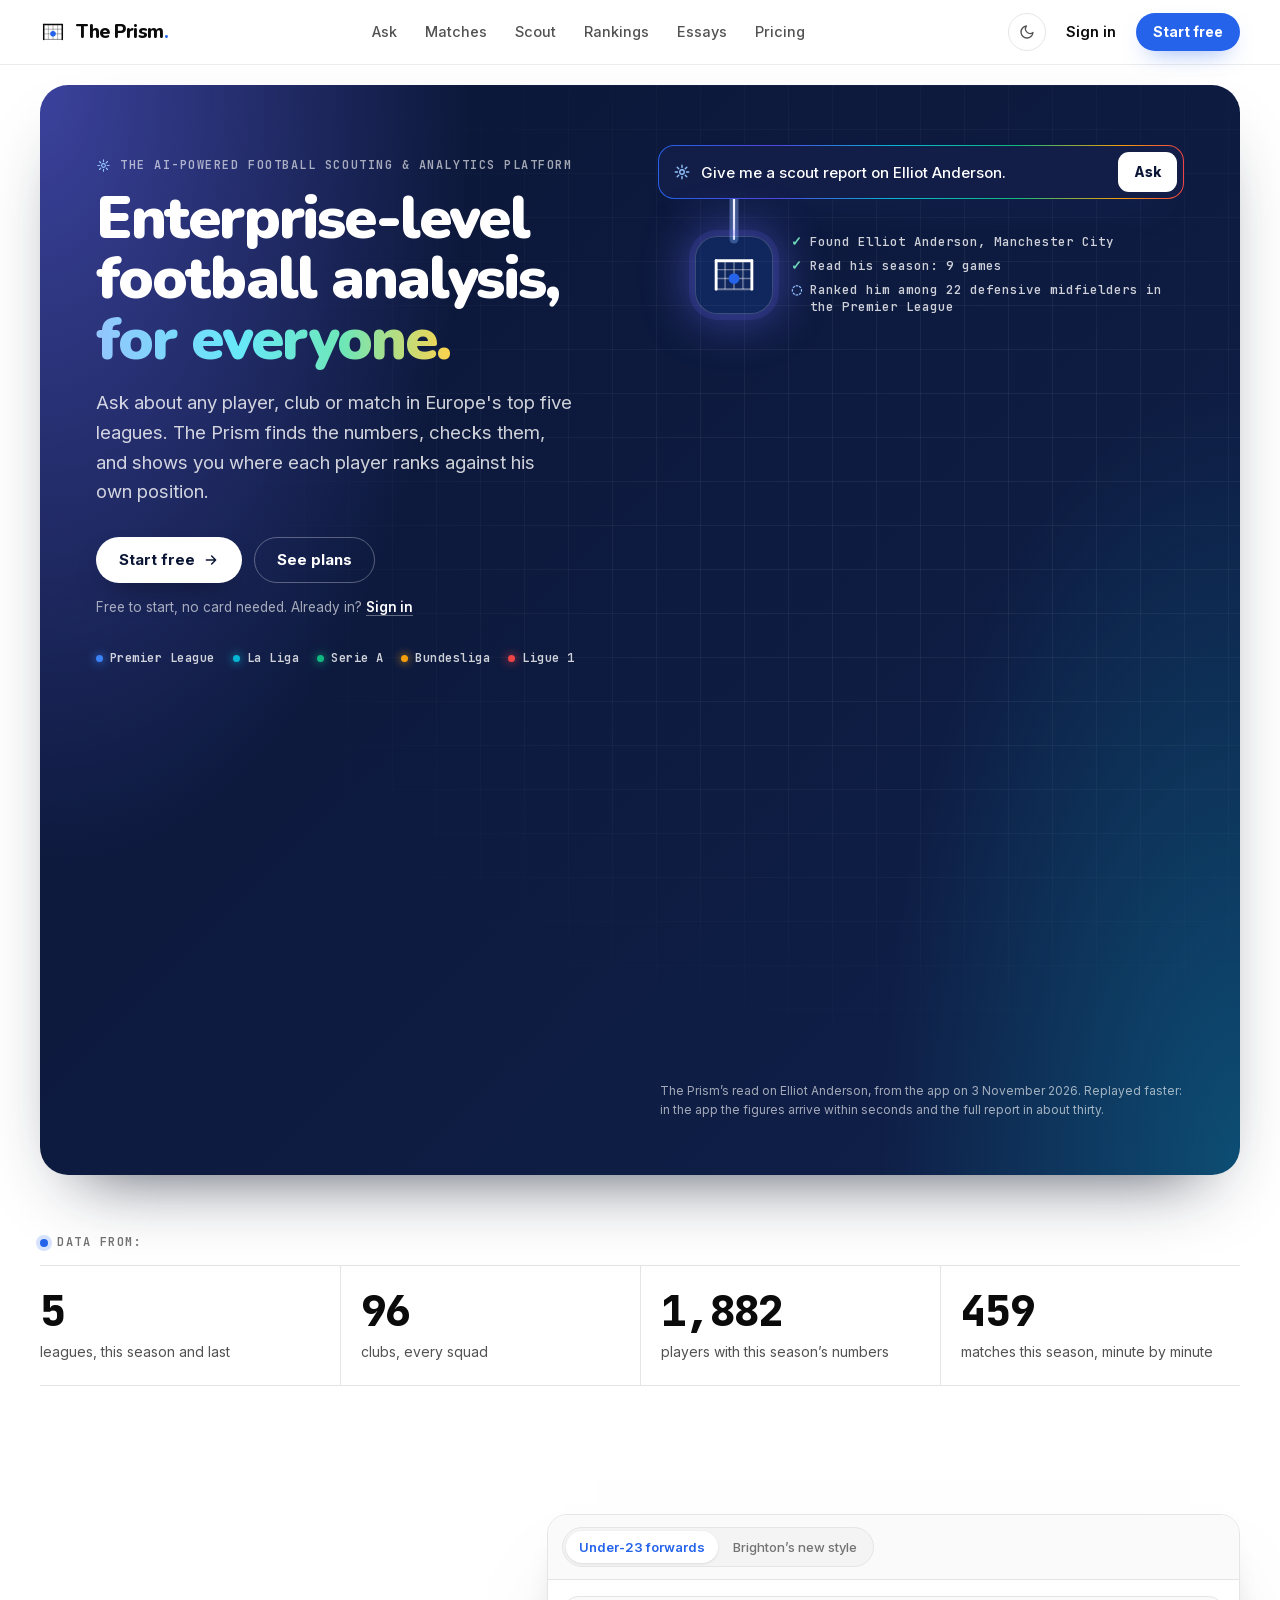
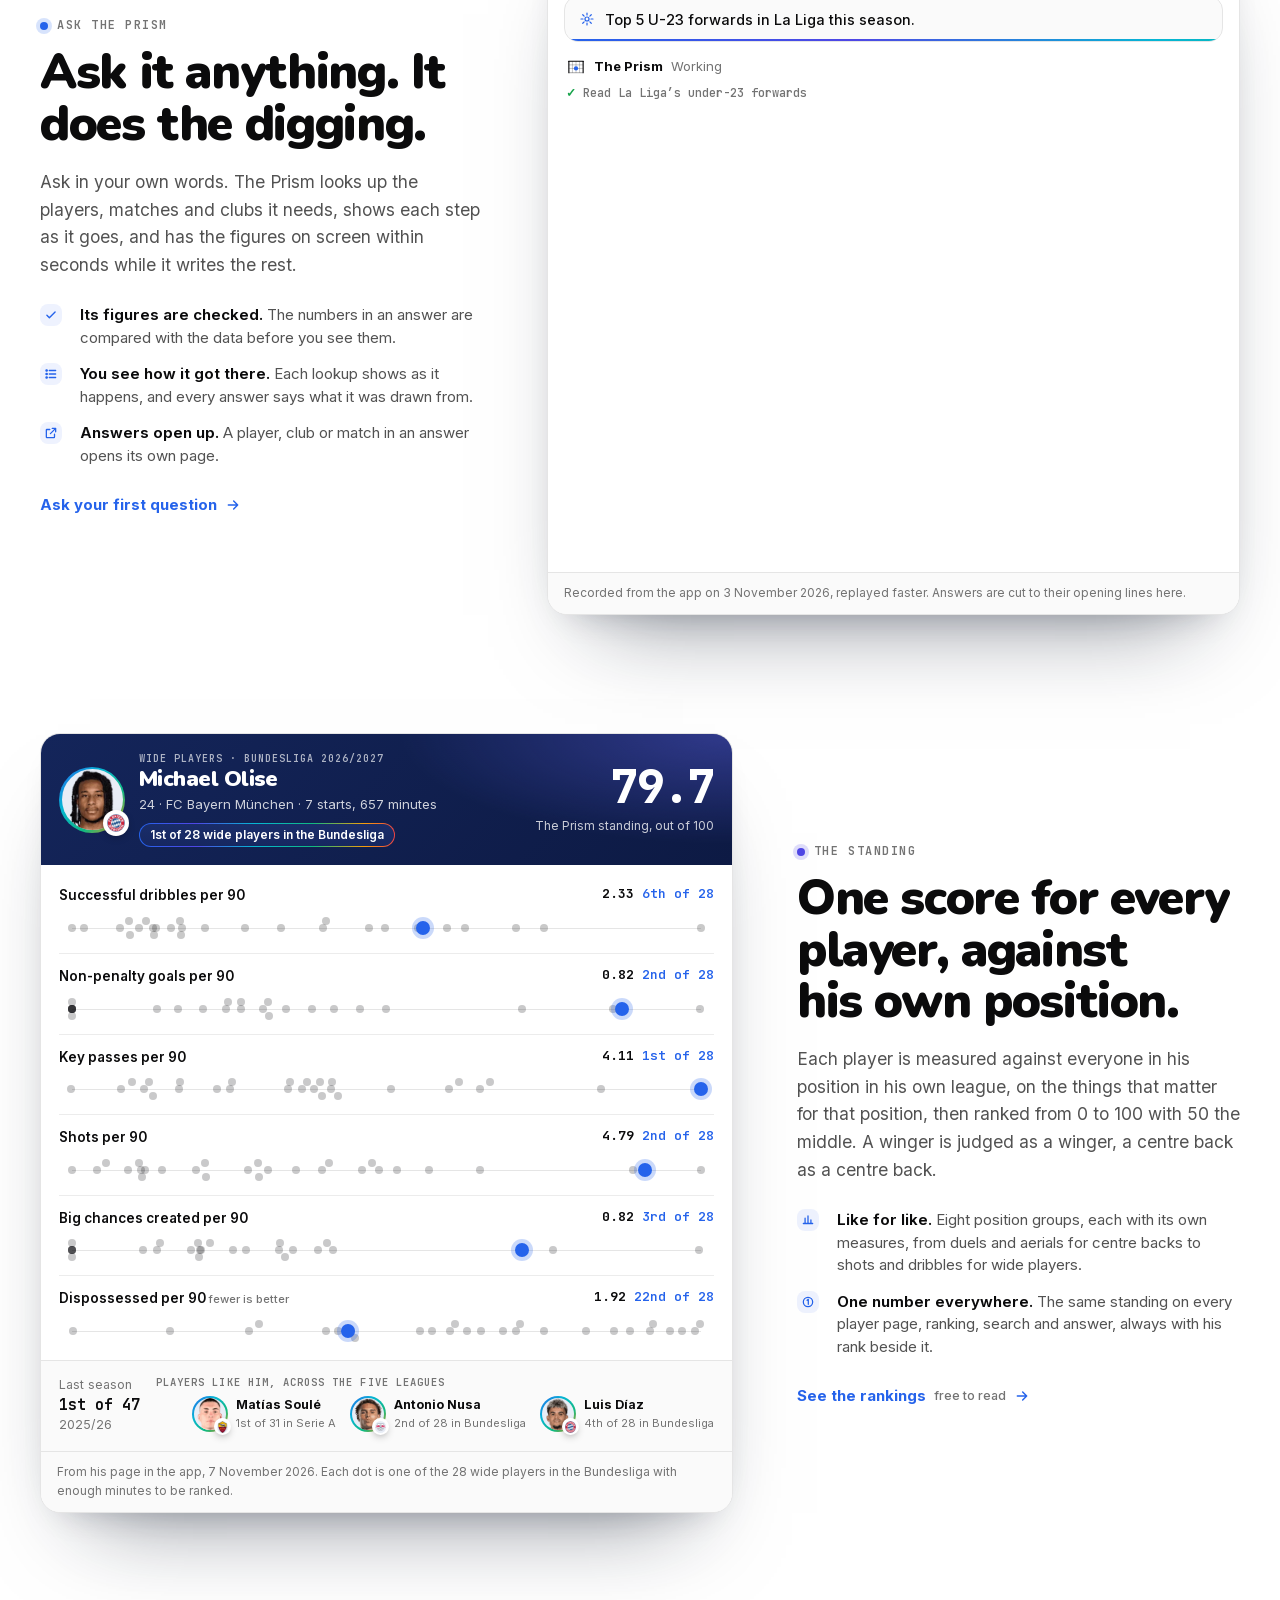
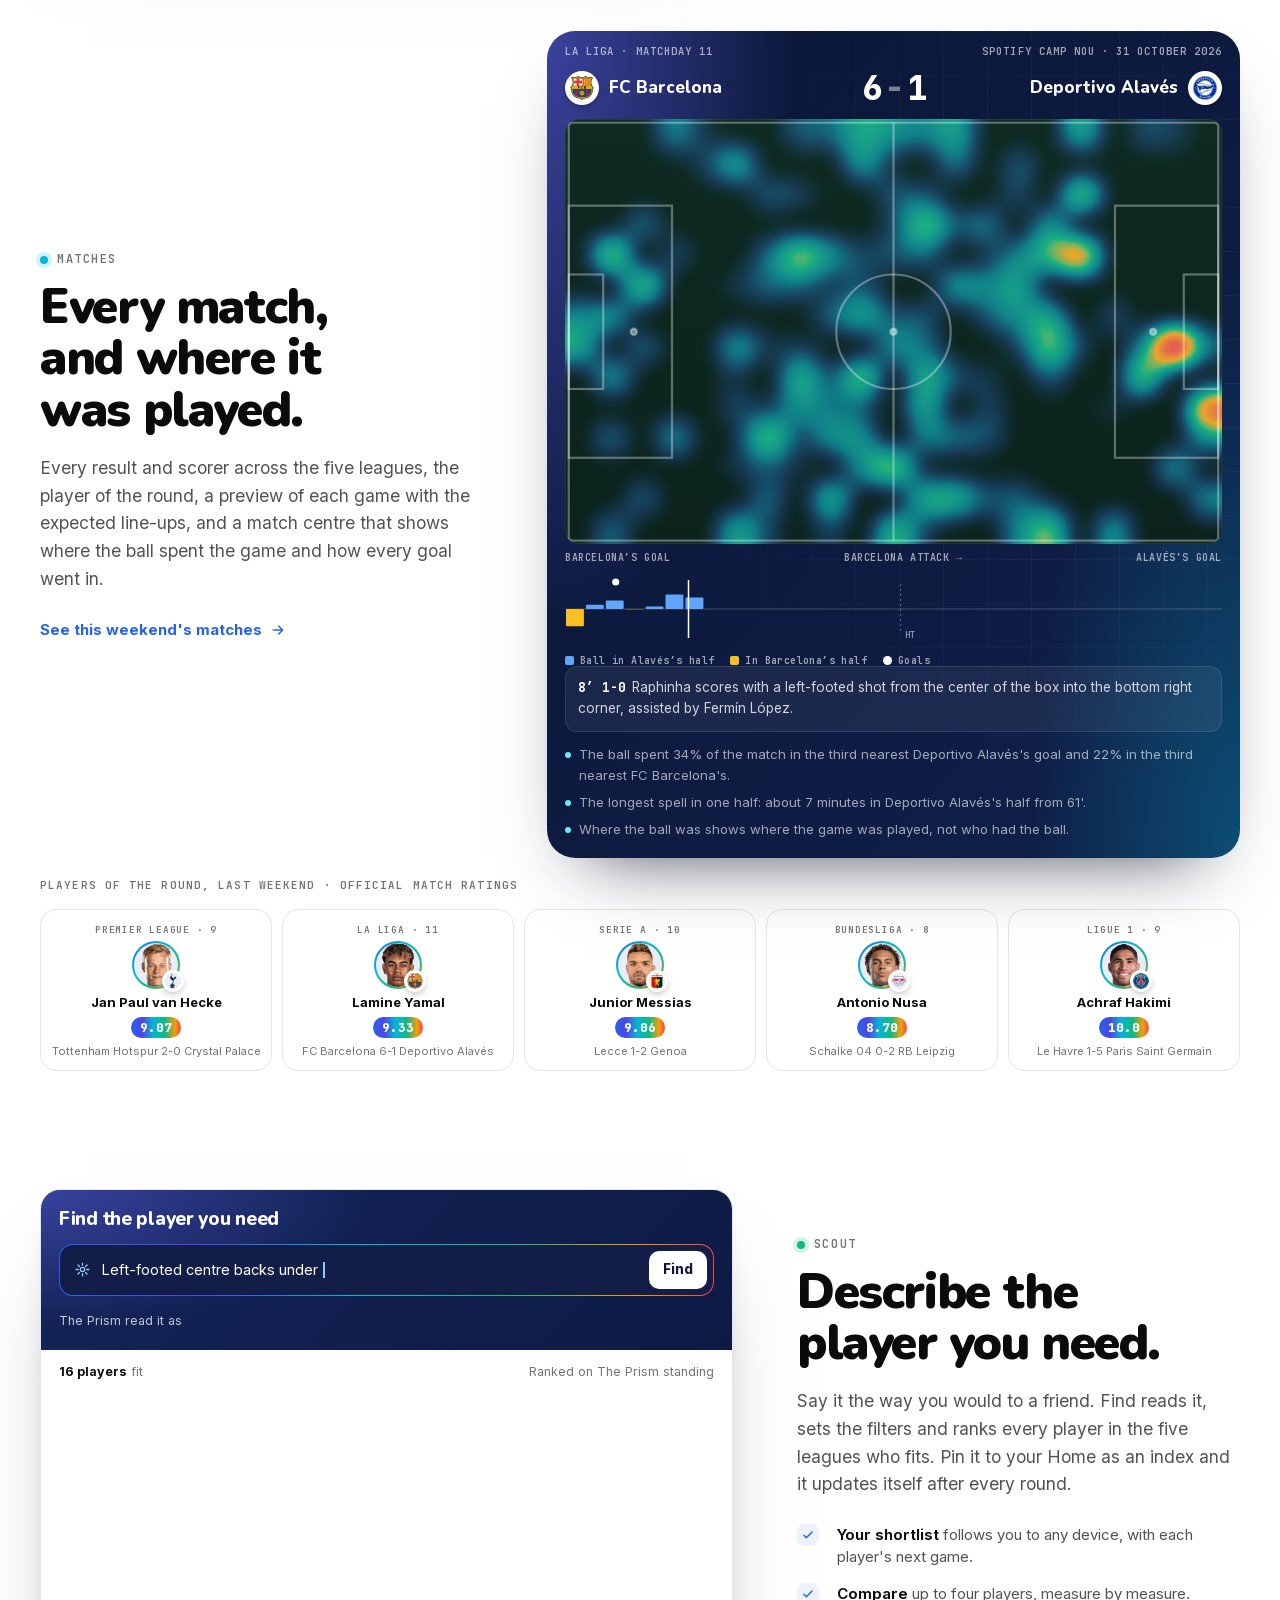
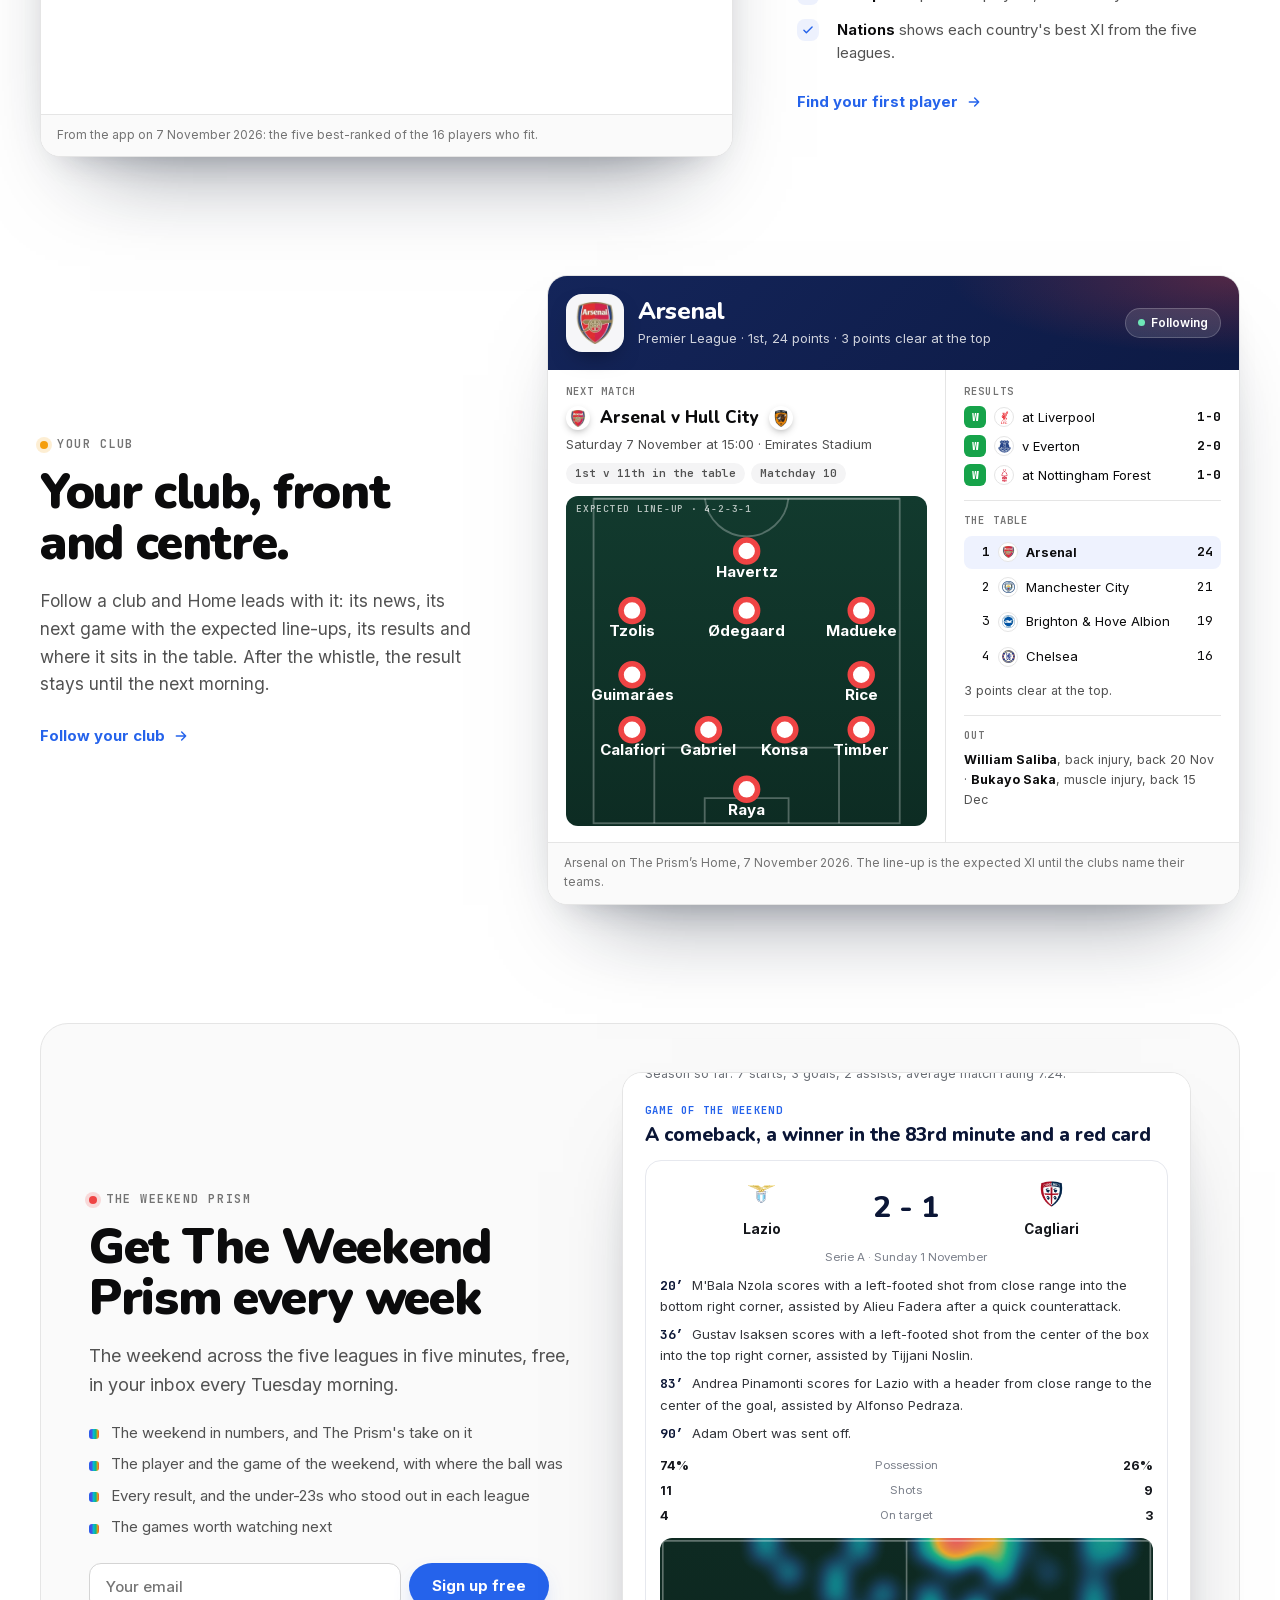
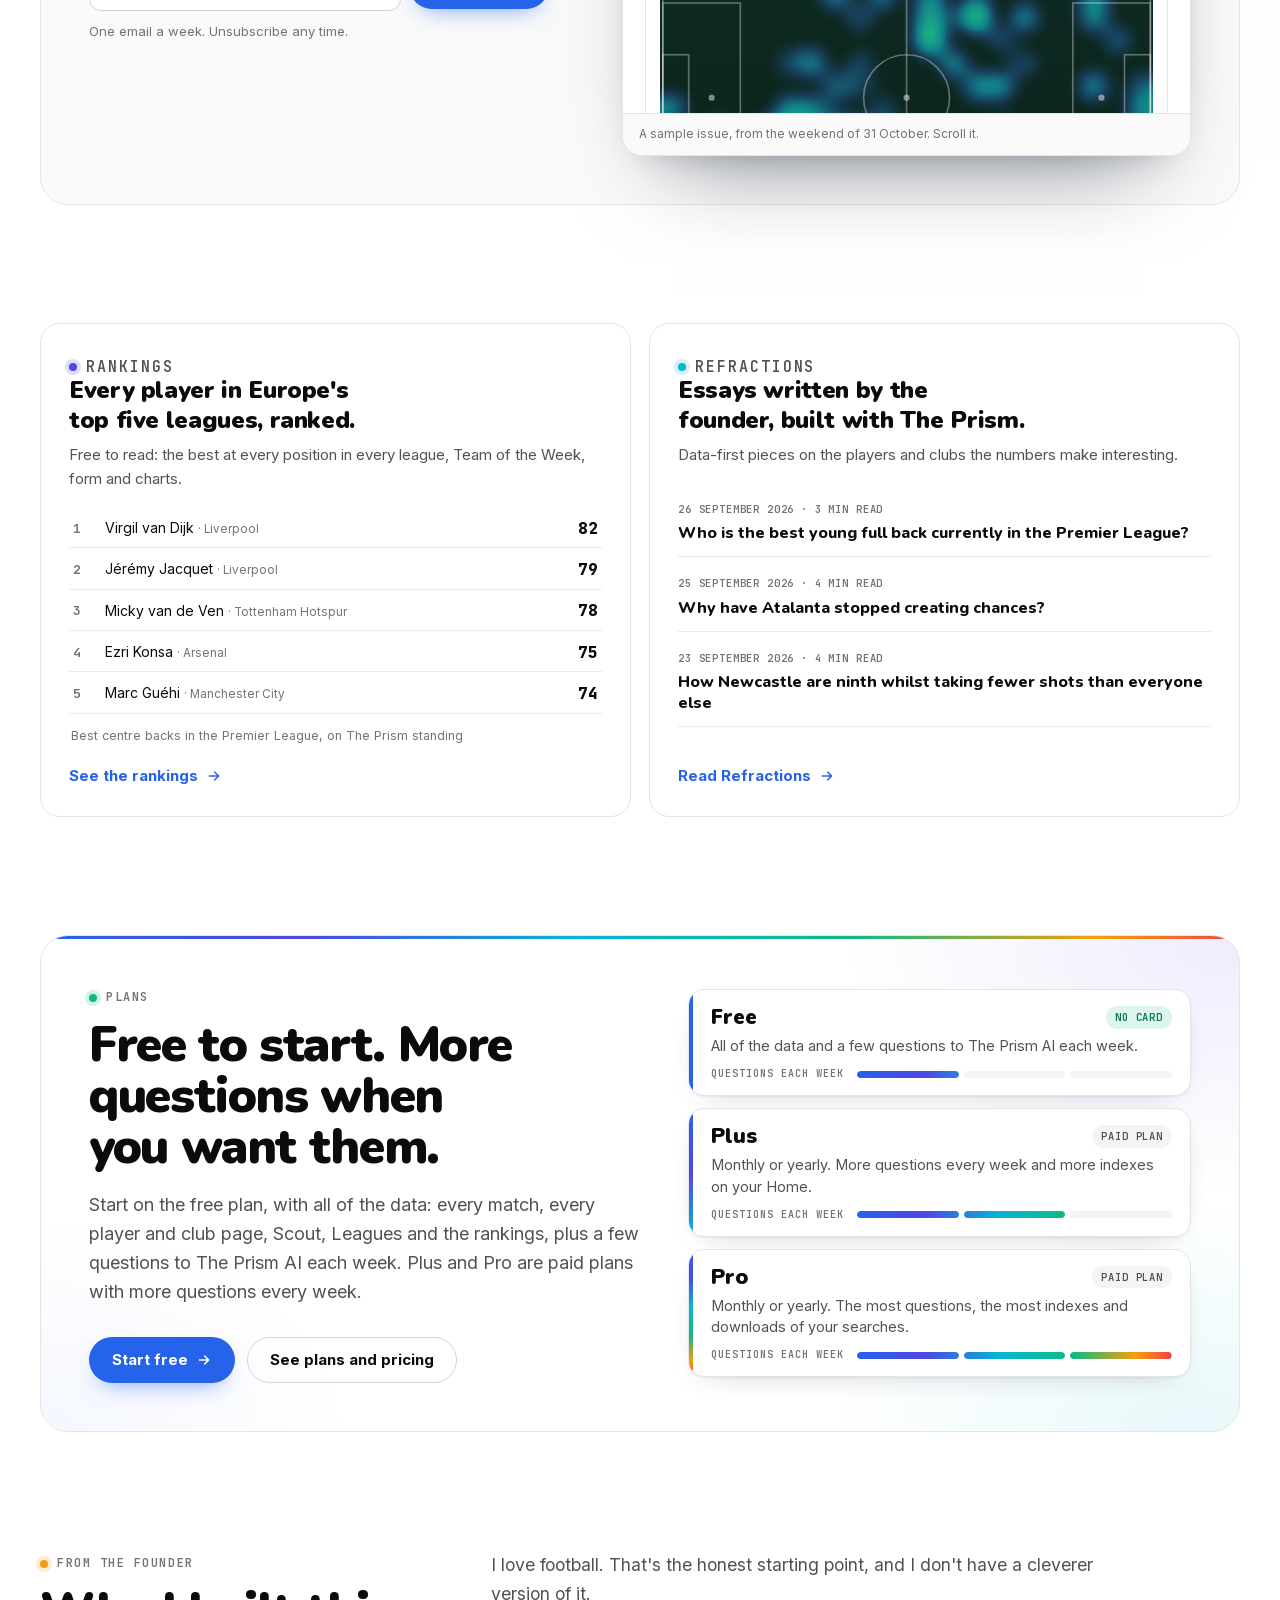
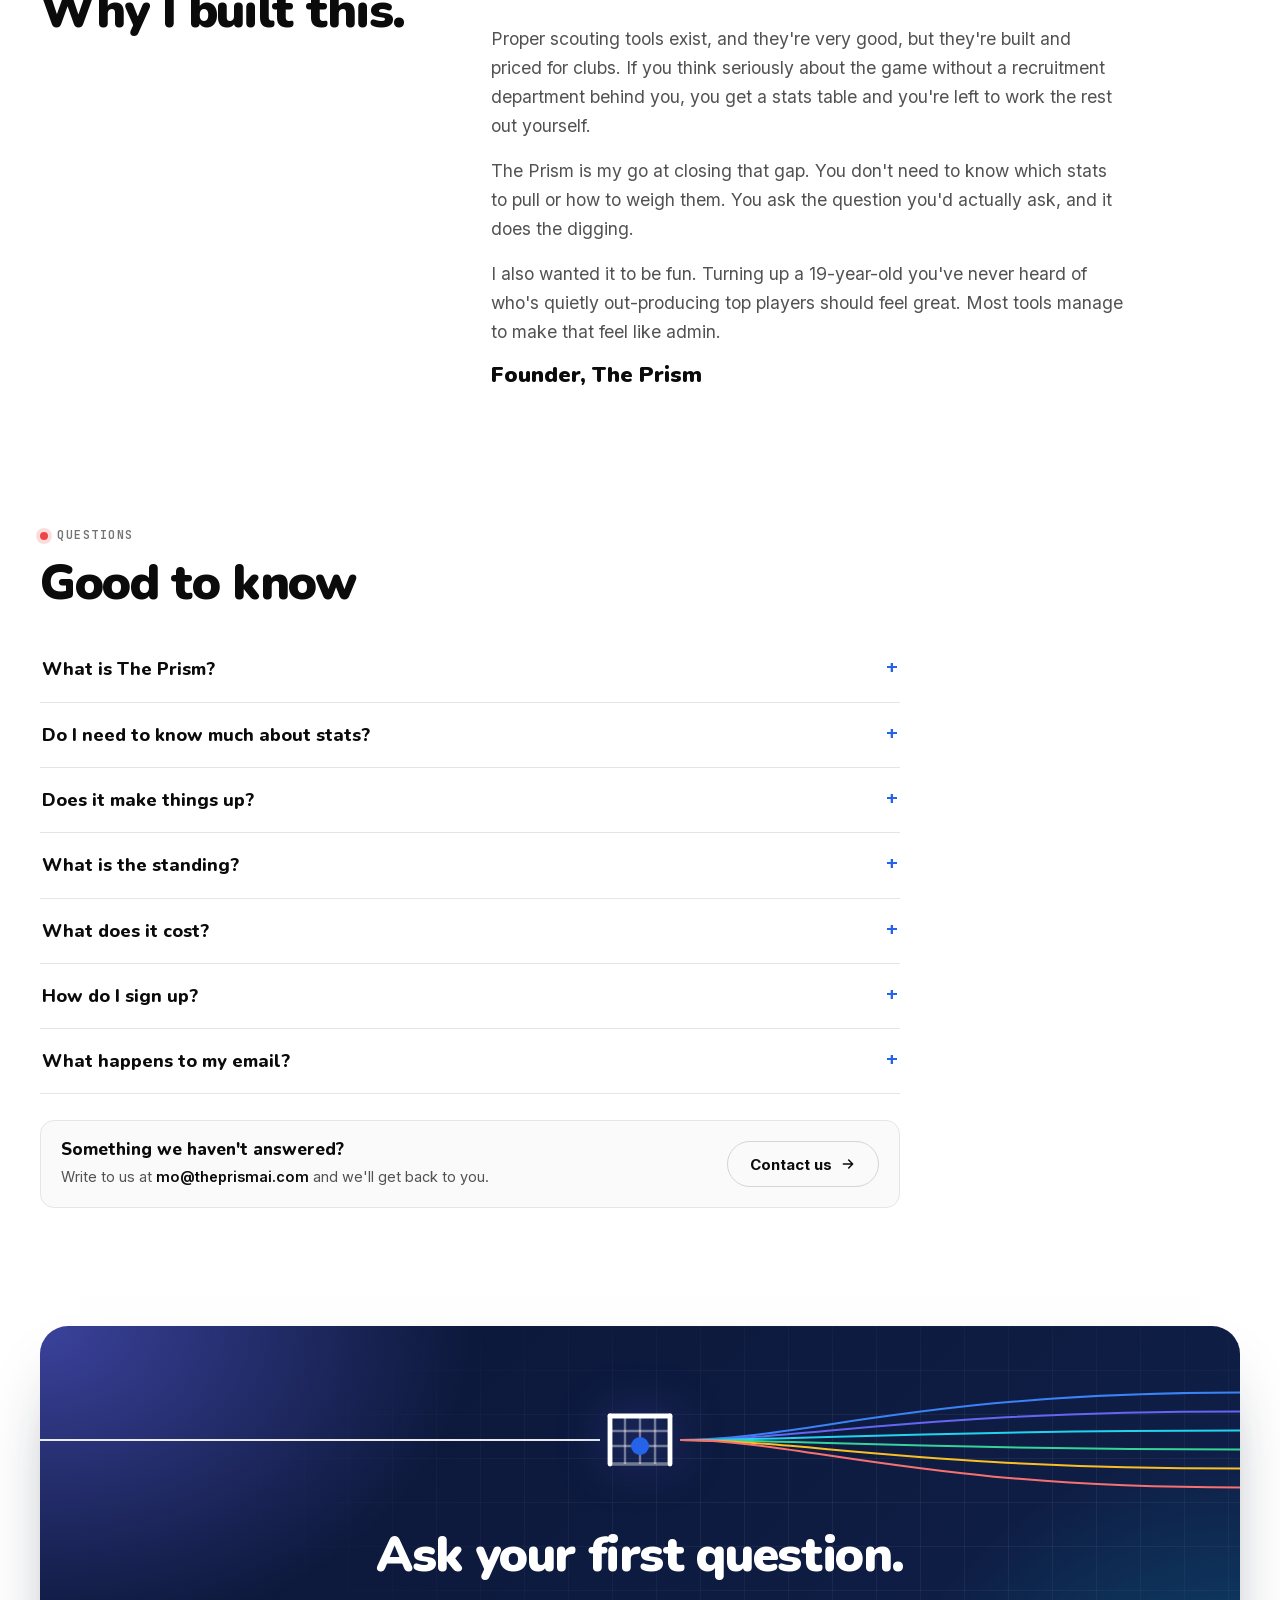
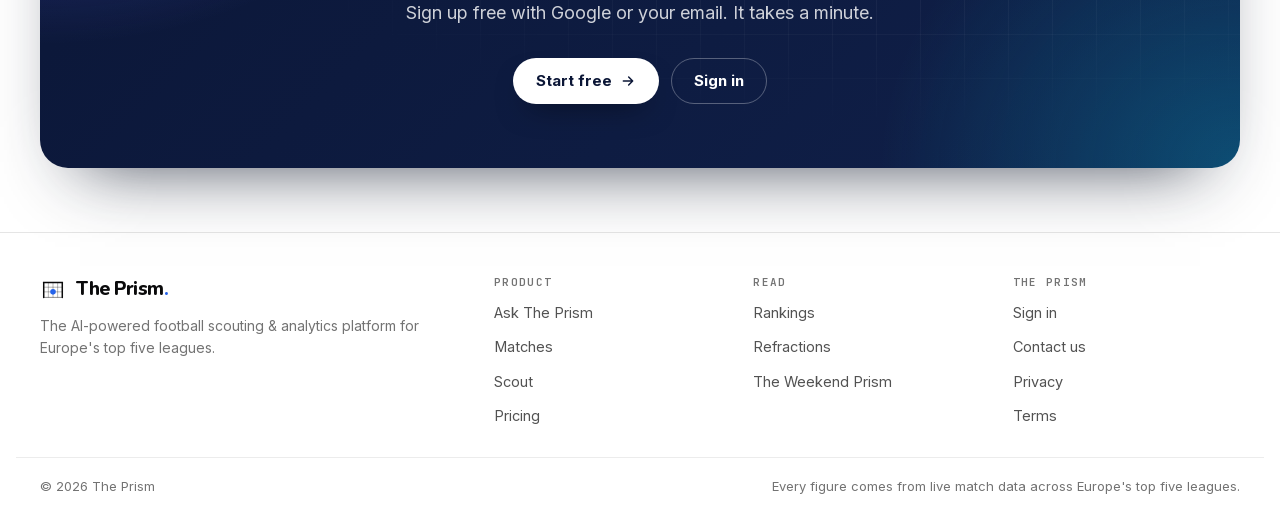
==== commit eb47c88a: "Landing v6: Contact us links under the FAQ, in the phone menu and the footer The only way to reach u" ====
--- a/index.html
+++ b/index.html
@@ -733,6 +733,13 @@
 .faq details[open] summary::after { transform: rotate(45deg); }
 .faq details p { margin: 0 0 20px; max-width: 64ch; color: var(--ink-2); }
 .faq a { color: var(--accent-ink); }
+/* the way to ask anything the FAQ does not answer: a line, the address to copy, and a mail link */
+.faq-more { display: flex; align-items: center; justify-content: space-between; gap: 14px 24px; flex-wrap: wrap; max-width: 860px; margin-top: 26px; padding: 18px 20px; border-radius: var(--r-md); background: var(--surface-2); border: 1px solid var(--line); }
+.faq-more b { display: block; font: 800 17px/1.3 var(--font-display); }
+.faq-more span { display: block; margin-top: 4px; font-size: 14.5px; color: var(--ink-2); }
+.faq-more .addr { display: inline; margin: 0; font-weight: 600; color: var(--ink); -webkit-user-select: all; user-select: all; }
+.faq-more .btn { flex: none; }
+@media (max-width: 560px) { .faq-more .btn { width: 100%; } }
 
 /* ── final call ── */
 .final { margin-top: 118px; text-align: center; }
@@ -826,7 +833,7 @@
   </div>
   <div class="progress" id="progress" aria-hidden="true"></div>
   <div class="drawer" id="drawer">
-    <a href="#ask">Ask</a><a href="#matches">Matches</a><a href="#find">Scout</a><a href="/rankings">Rankings</a><a href="/refractions">Essays</a><a href="/pricing">Pricing</a>
+    <a href="#ask">Ask</a><a href="#matches">Matches</a><a href="#find">Scout</a><a href="/rankings">Rankings</a><a href="/refractions">Essays</a><a href="/pricing">Pricing</a><a href="mailto:mo@theprismai.com?subject=The%20Prism">Contact us</a>
     <a class="btn btn-spectrum" href="https://app.theprismai.com/?src=landing-menu" data-door="menu">Sign in or start free <svg aria-hidden="true"><use href="#i-arrow"/></svg></a>
   </div>
 </header>
@@ -1060,6 +1067,10 @@
         <details><summary>How do I sign up?</summary><p>With Google or your email at <a href="https://app.theprismai.com/?src=landing-faq" data-door="faq">app.theprismai.com</a>. You're in straight away.</p></details>
         <details><summary>What happens to my email?</summary><p>We use it for your account and the occasional email about The Prism, and you can turn those off whenever you like. The <a href="https://app.theprismai.com/privacy">privacy policy</a> has the details.</p></details>
       </div>
+      <div class="faq-more">
+        <div><b>Something we haven't answered?</b><span>Write to us at <span class="addr">mo@theprismai.com</span> and we'll get back to you.</span></div>
+        <a class="btn btn-ghost" href="mailto:mo@theprismai.com?subject=The%20Prism">Contact us <svg aria-hidden="true"><use href="#i-arrow"/></svg></a>
+      </div>
     </div>
   </section>
 
@@ -1087,7 +1098,7 @@
     </div>
     <div><h4>Product</h4><ul><li><a href="#ask">Ask The Prism</a></li><li><a href="#matches">Matches</a></li><li><a href="#find">Scout</a></li><li><a href="/pricing">Pricing</a></li></ul></div>
     <div><h4>Read</h4><ul><li><a href="/rankings">Rankings</a></li><li><a href="/refractions">Refractions</a></li><li><a href="#monday">The Weekend Prism</a></li></ul></div>
-    <div><h4>The Prism</h4><ul><li><a href="https://app.theprismai.com/?src=landing-foot-signin" data-door="foot-signin">Sign in</a></li><li><a href="mailto:mo@theprismai.com">mo@theprismai.com</a></li><li><a href="https://app.theprismai.com/privacy">Privacy</a></li><li><a href="https://app.theprismai.com/terms">Terms</a></li></ul></div>
+    <div><h4>The Prism</h4><ul><li><a href="https://app.theprismai.com/?src=landing-foot-signin" data-door="foot-signin">Sign in</a></li><li><a href="mailto:mo@theprismai.com?subject=The%20Prism">Contact us</a></li><li><a href="https://app.theprismai.com/privacy">Privacy</a></li><li><a href="https://app.theprismai.com/terms">Terms</a></li></ul></div>
   </div>
   <div class="wrap foot-b"><span>© 2026 The Prism</span><span>Every figure comes from live match data across Europe's top five leagues.</span></div>
 </footer>
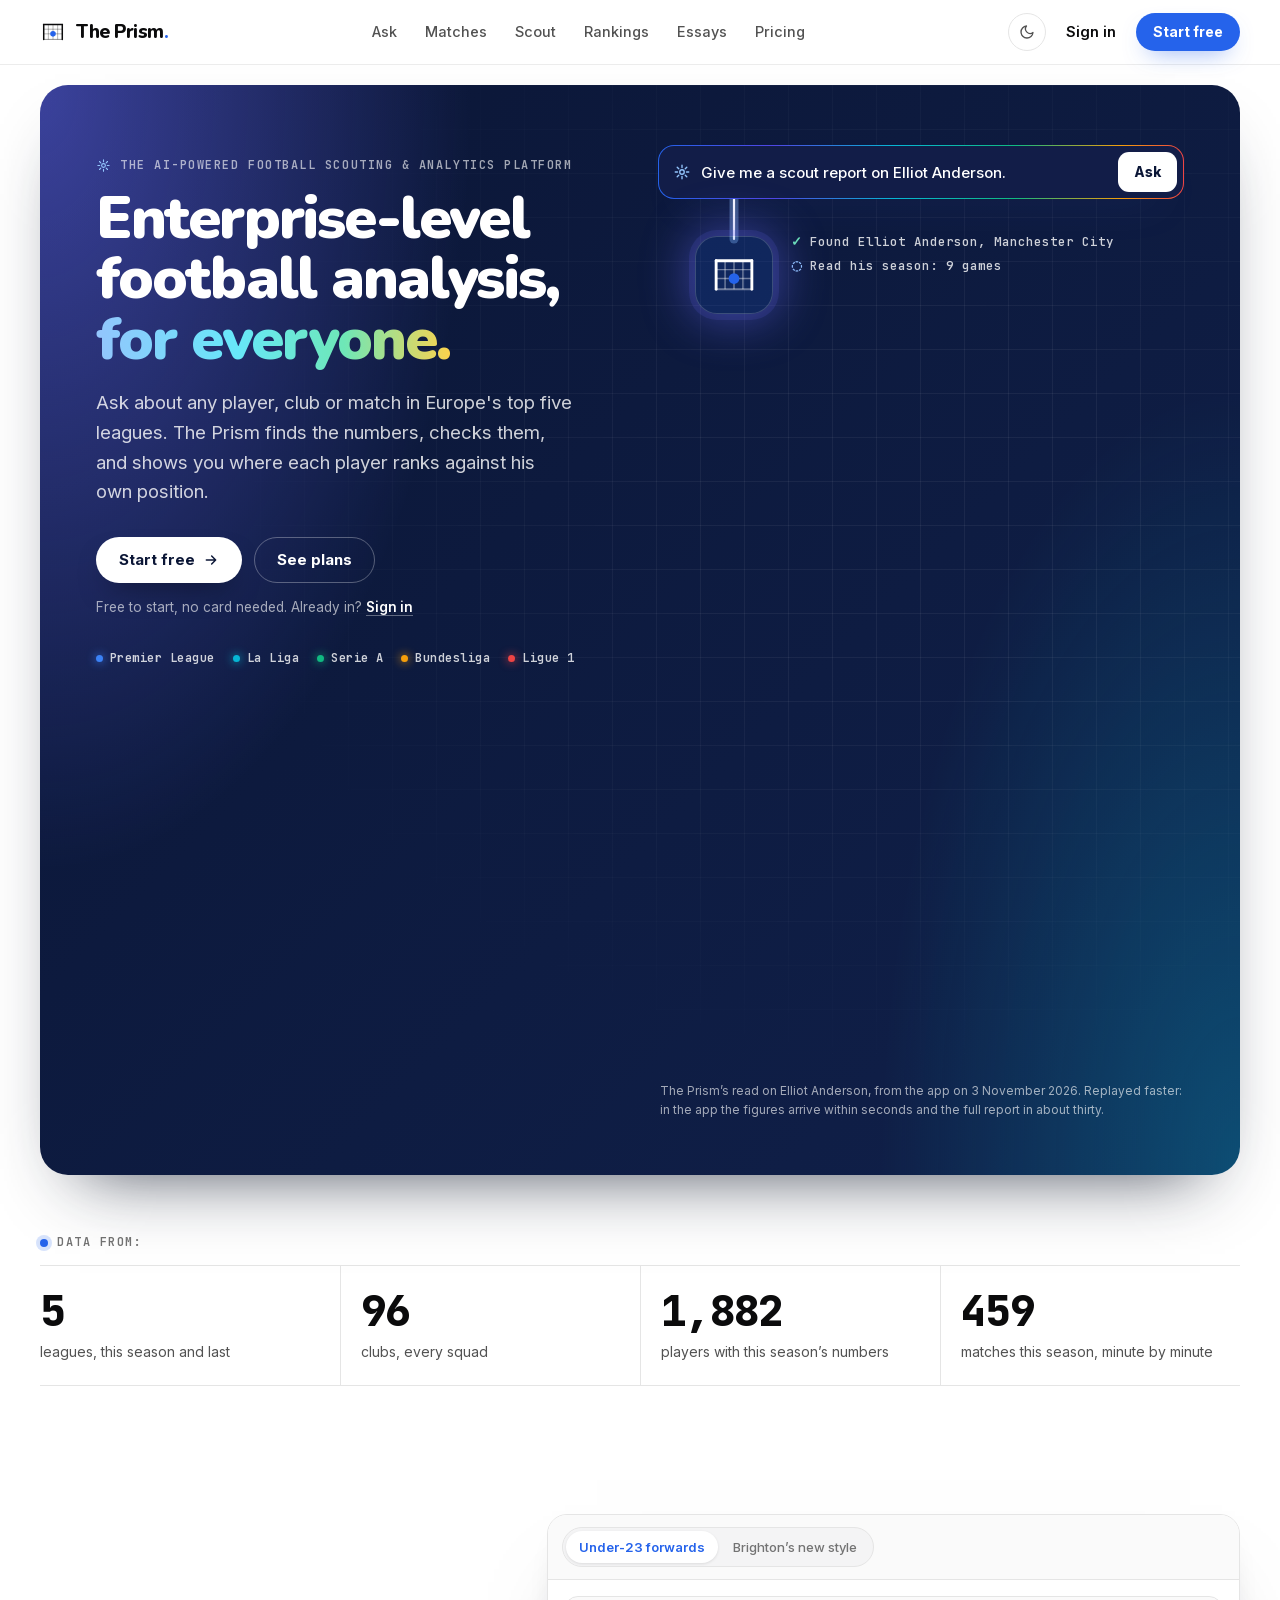
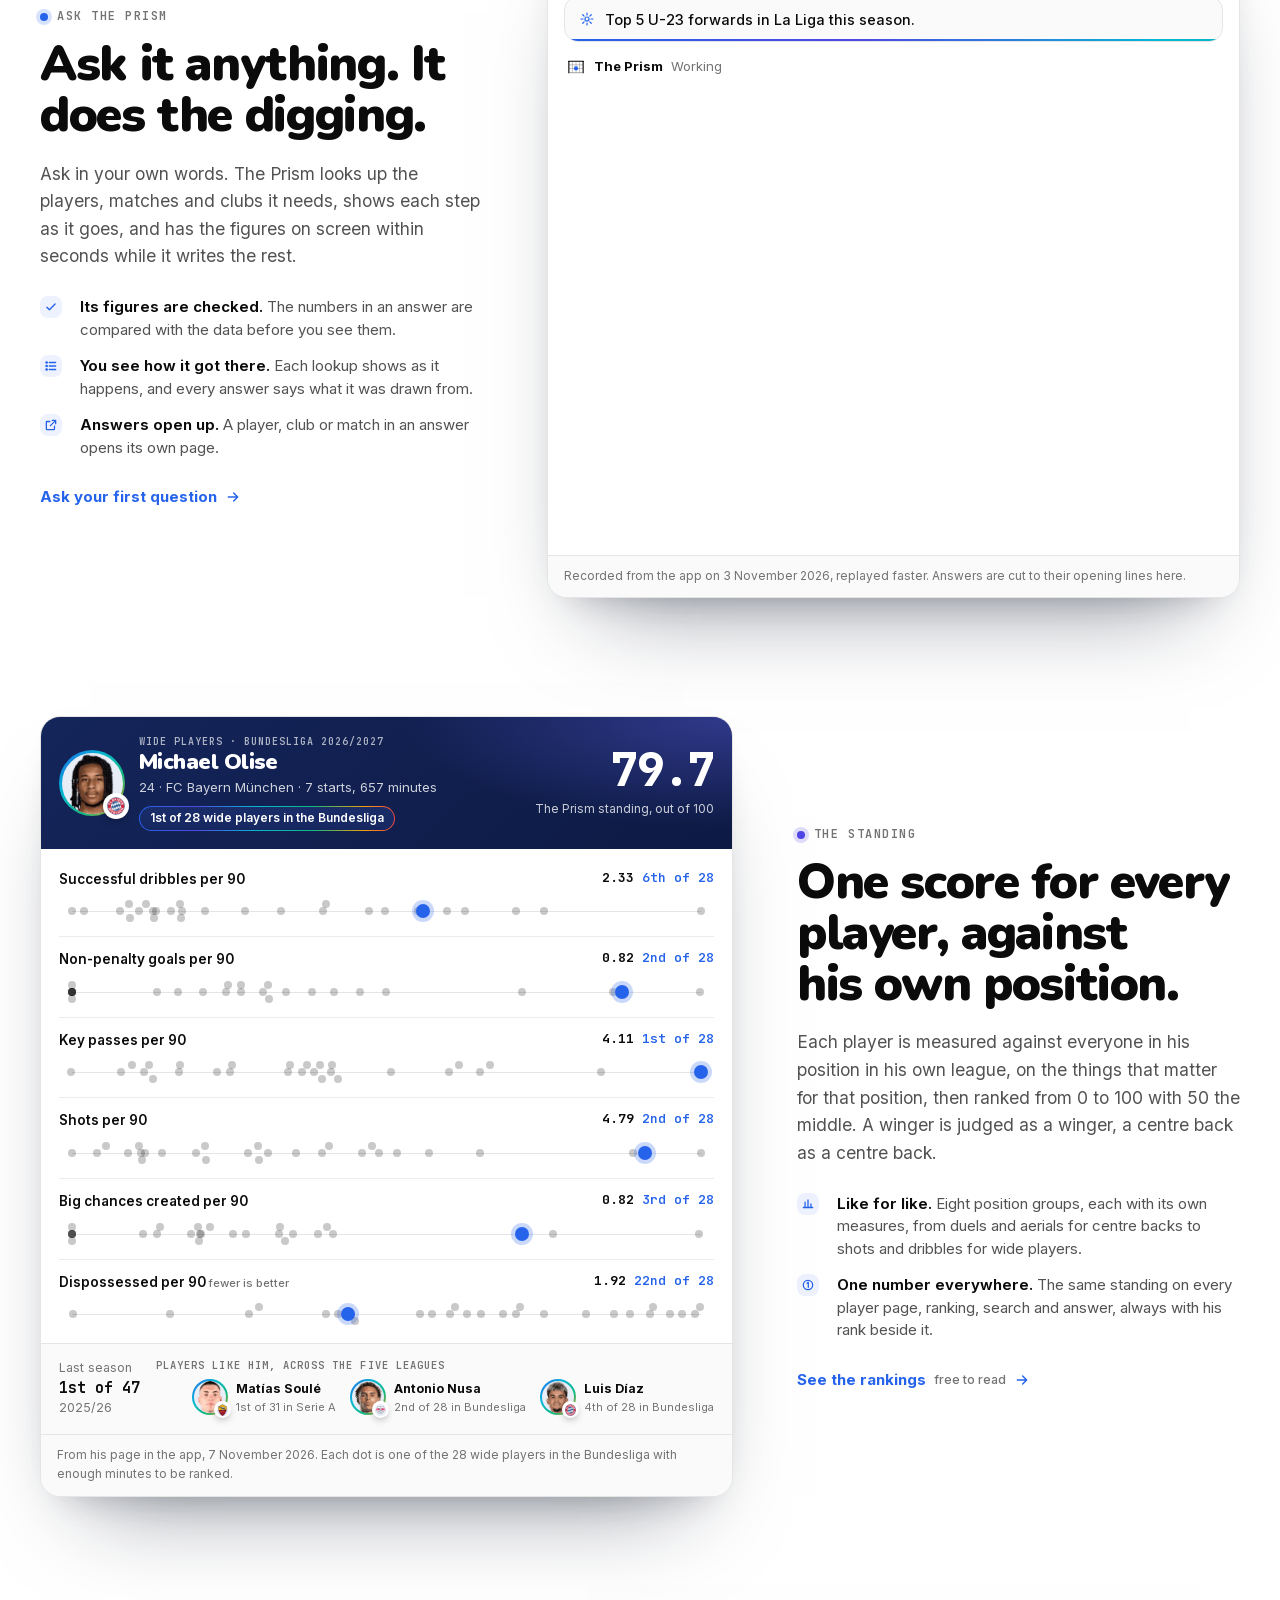
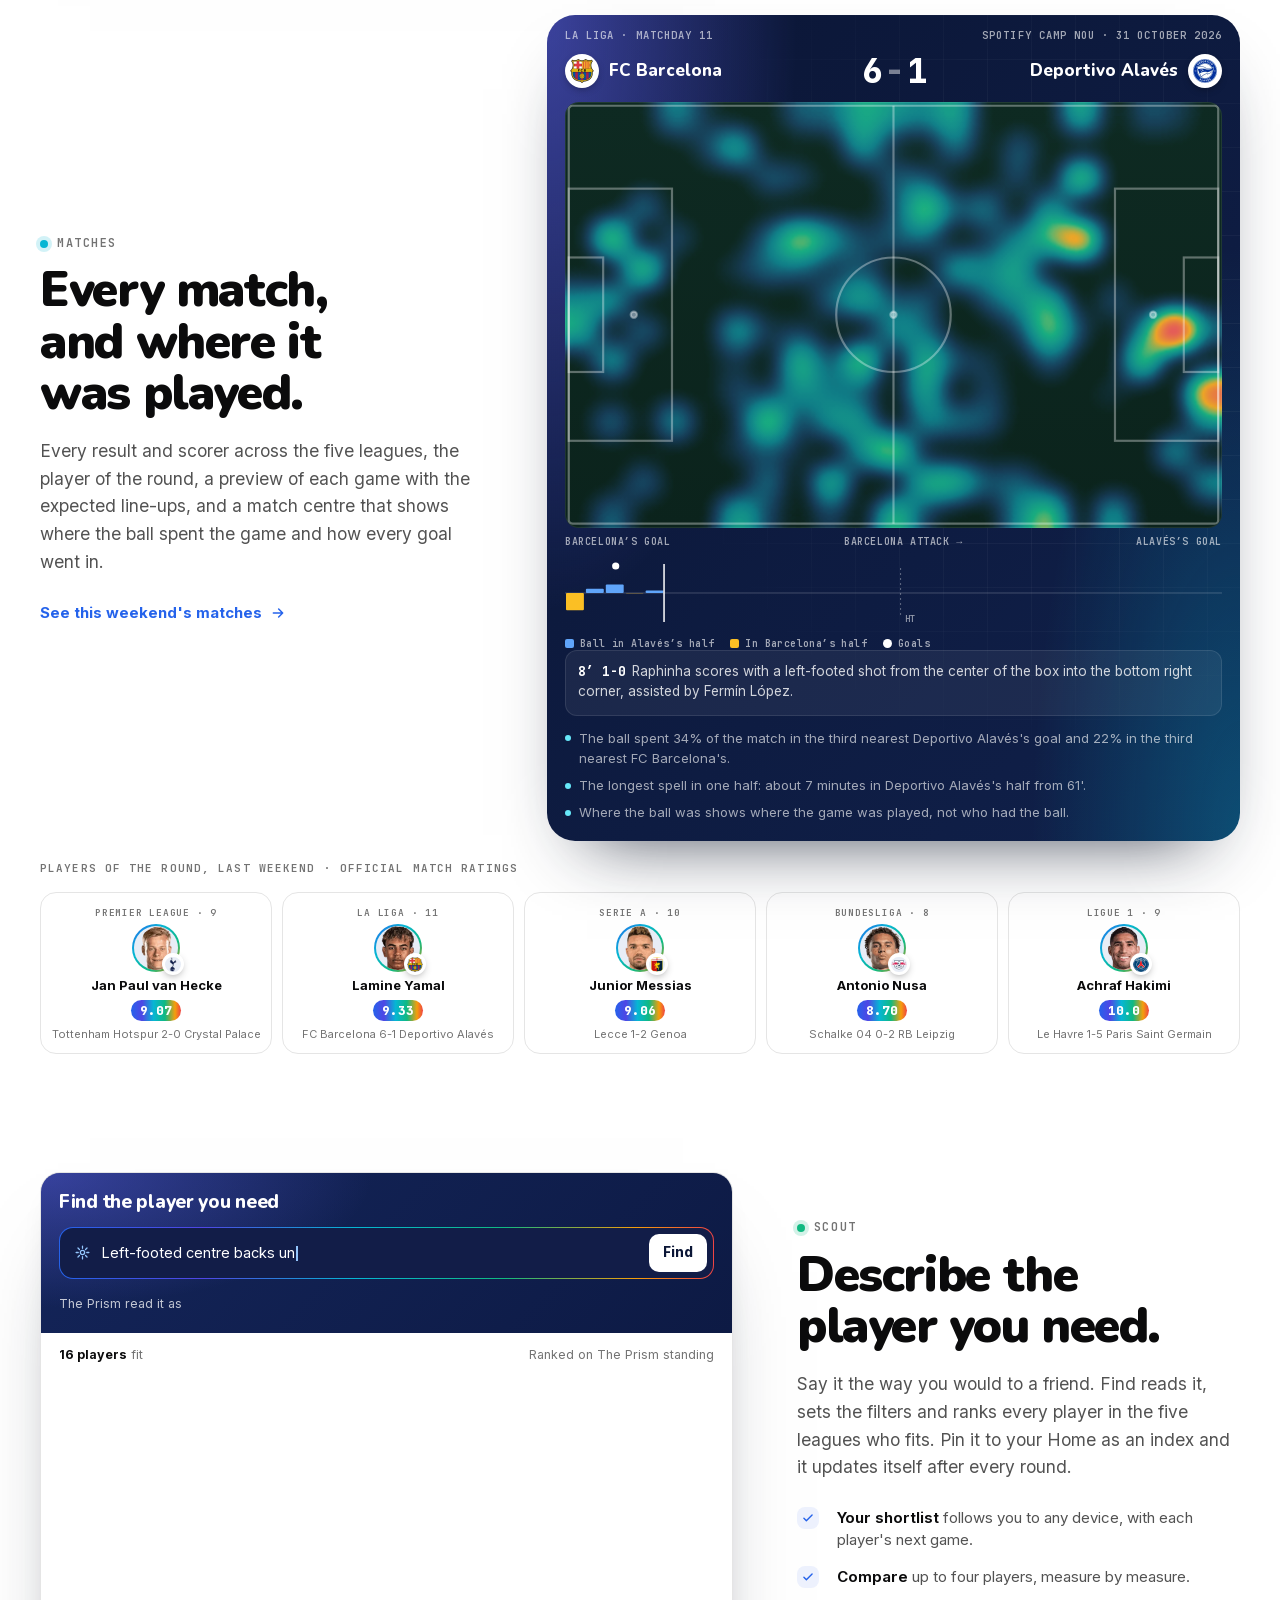
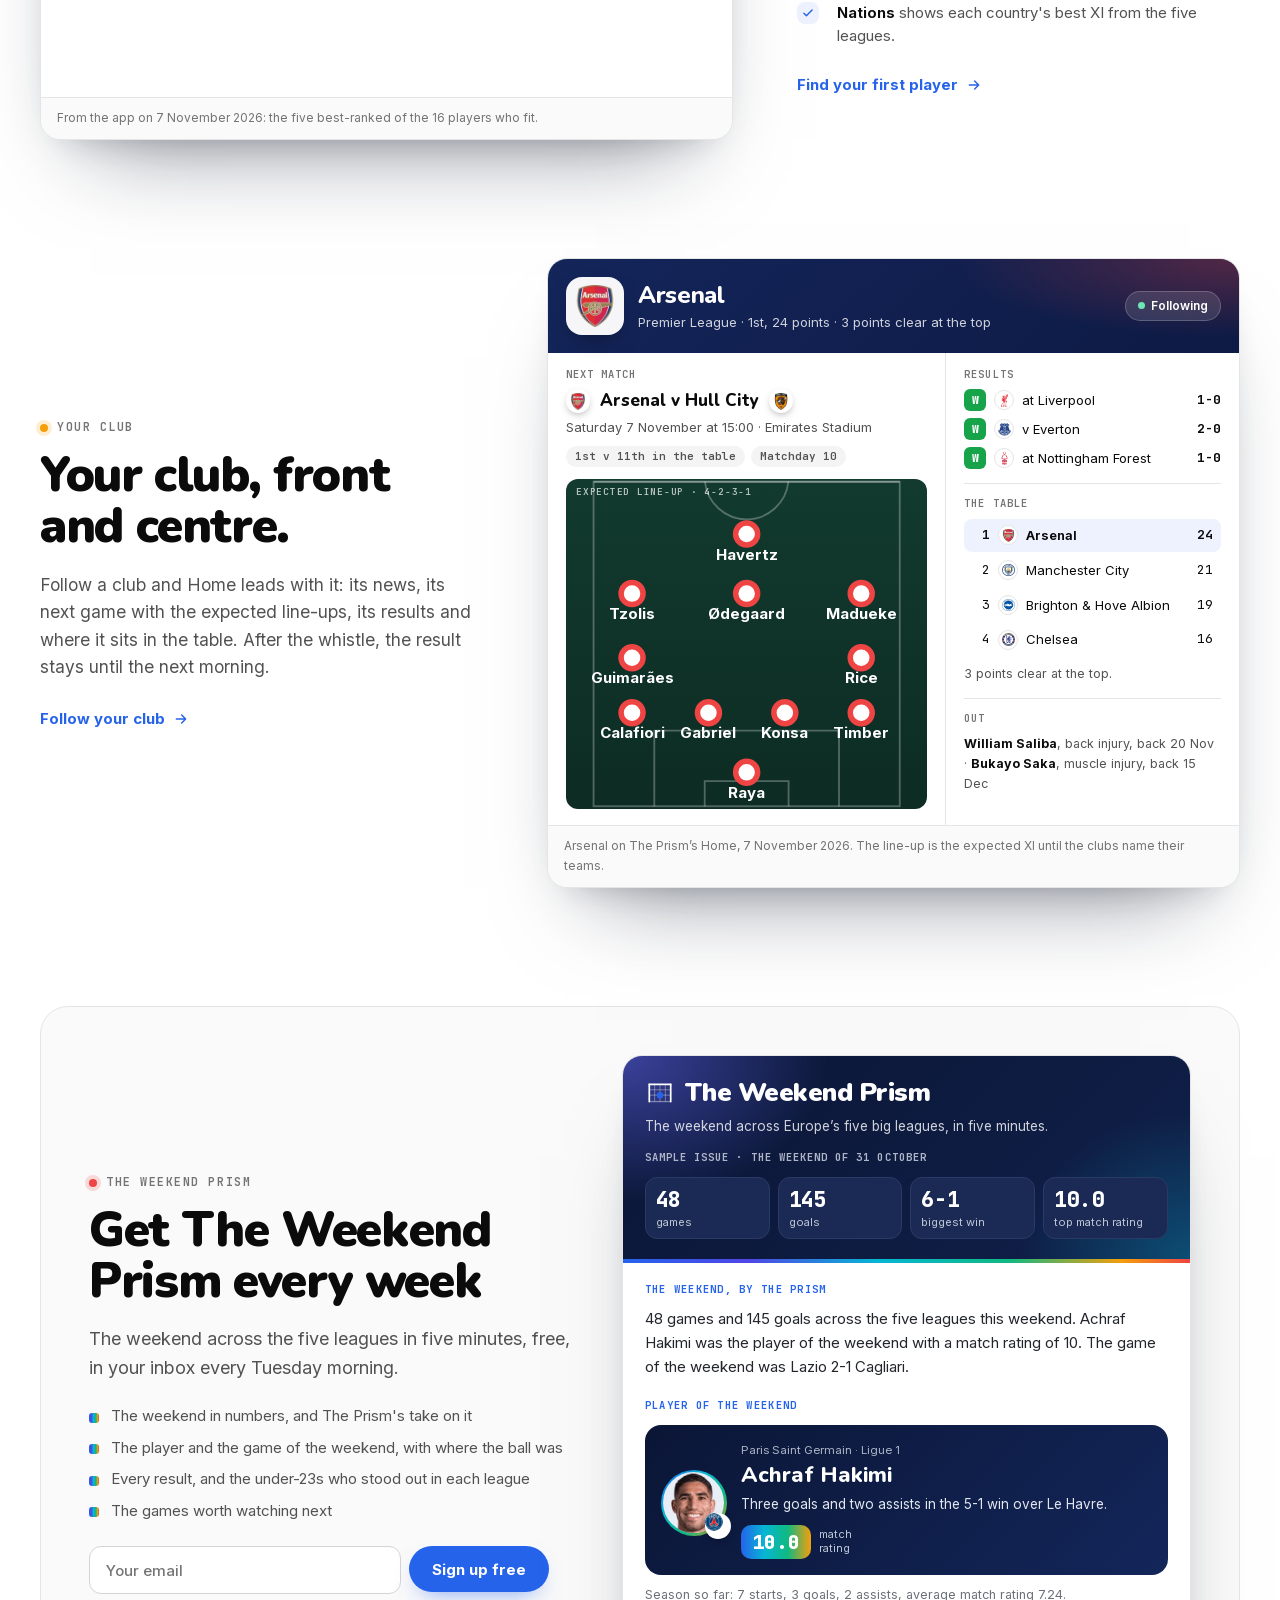
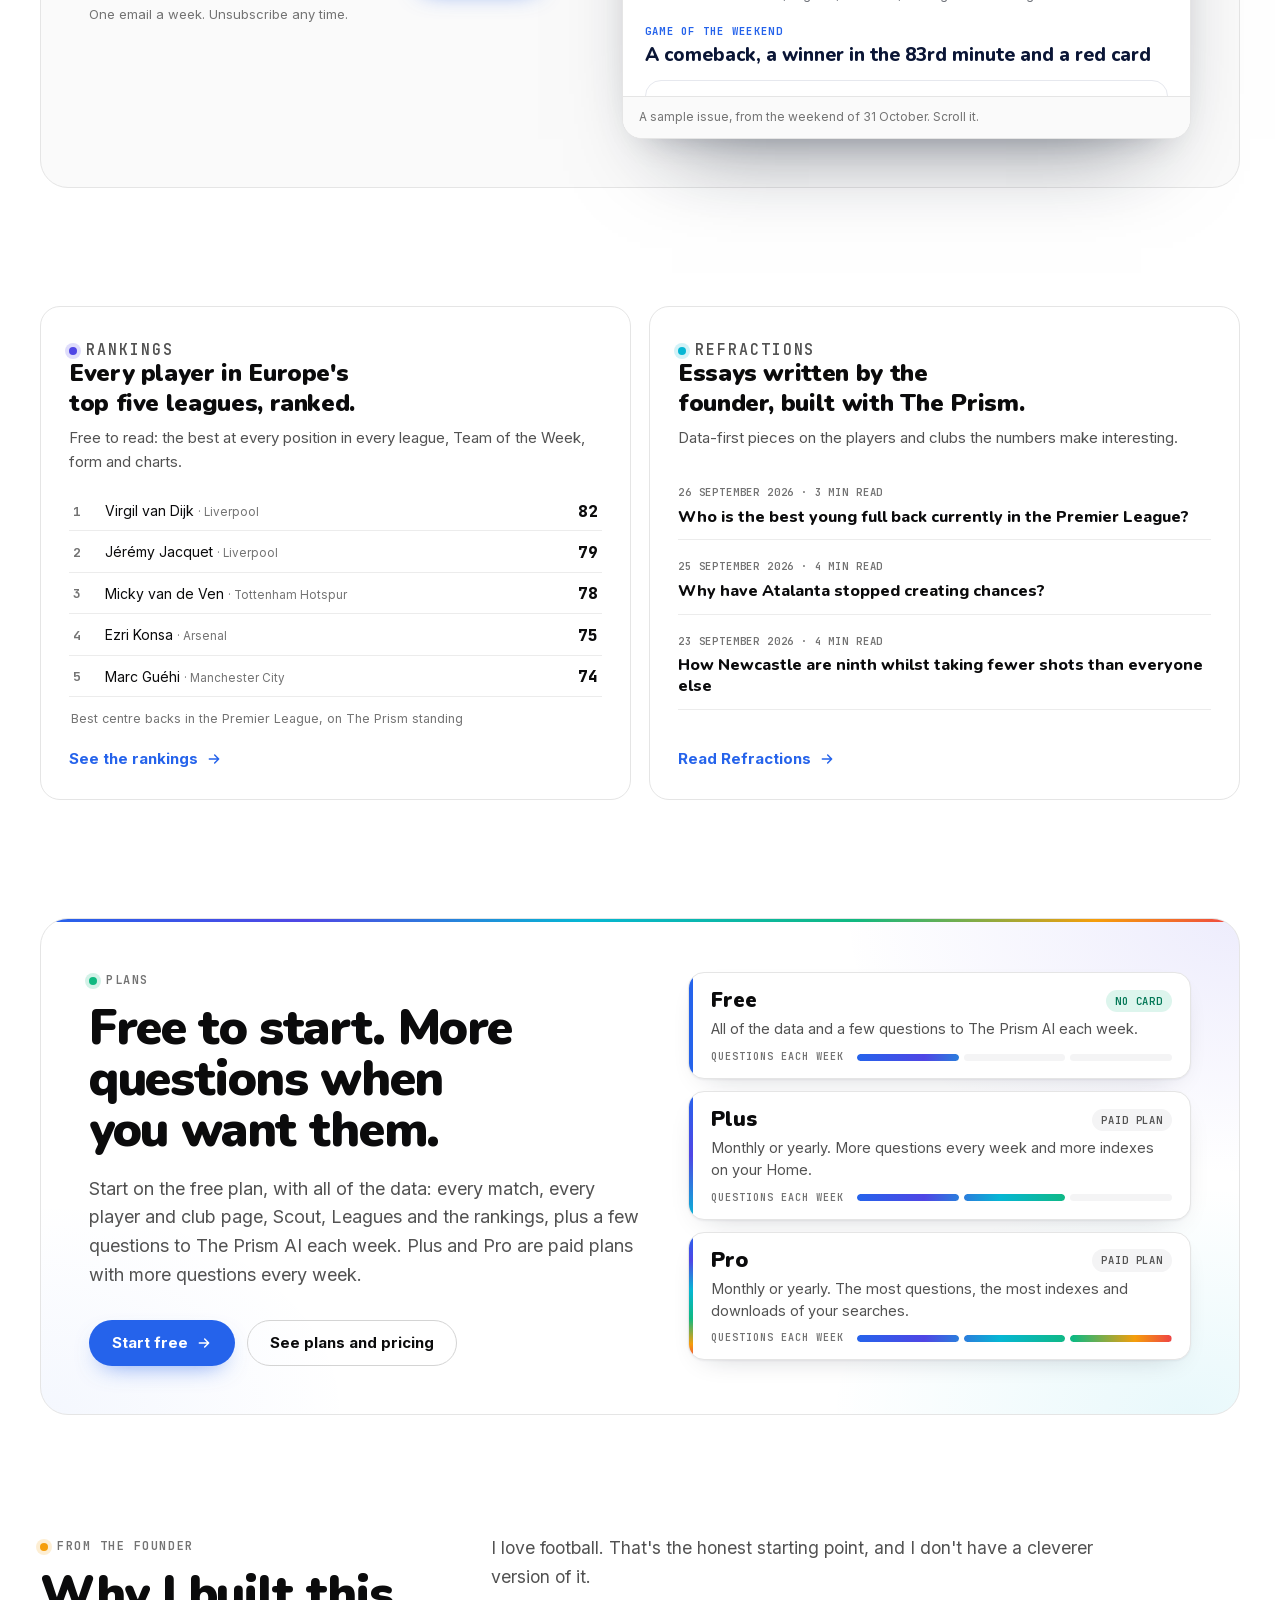
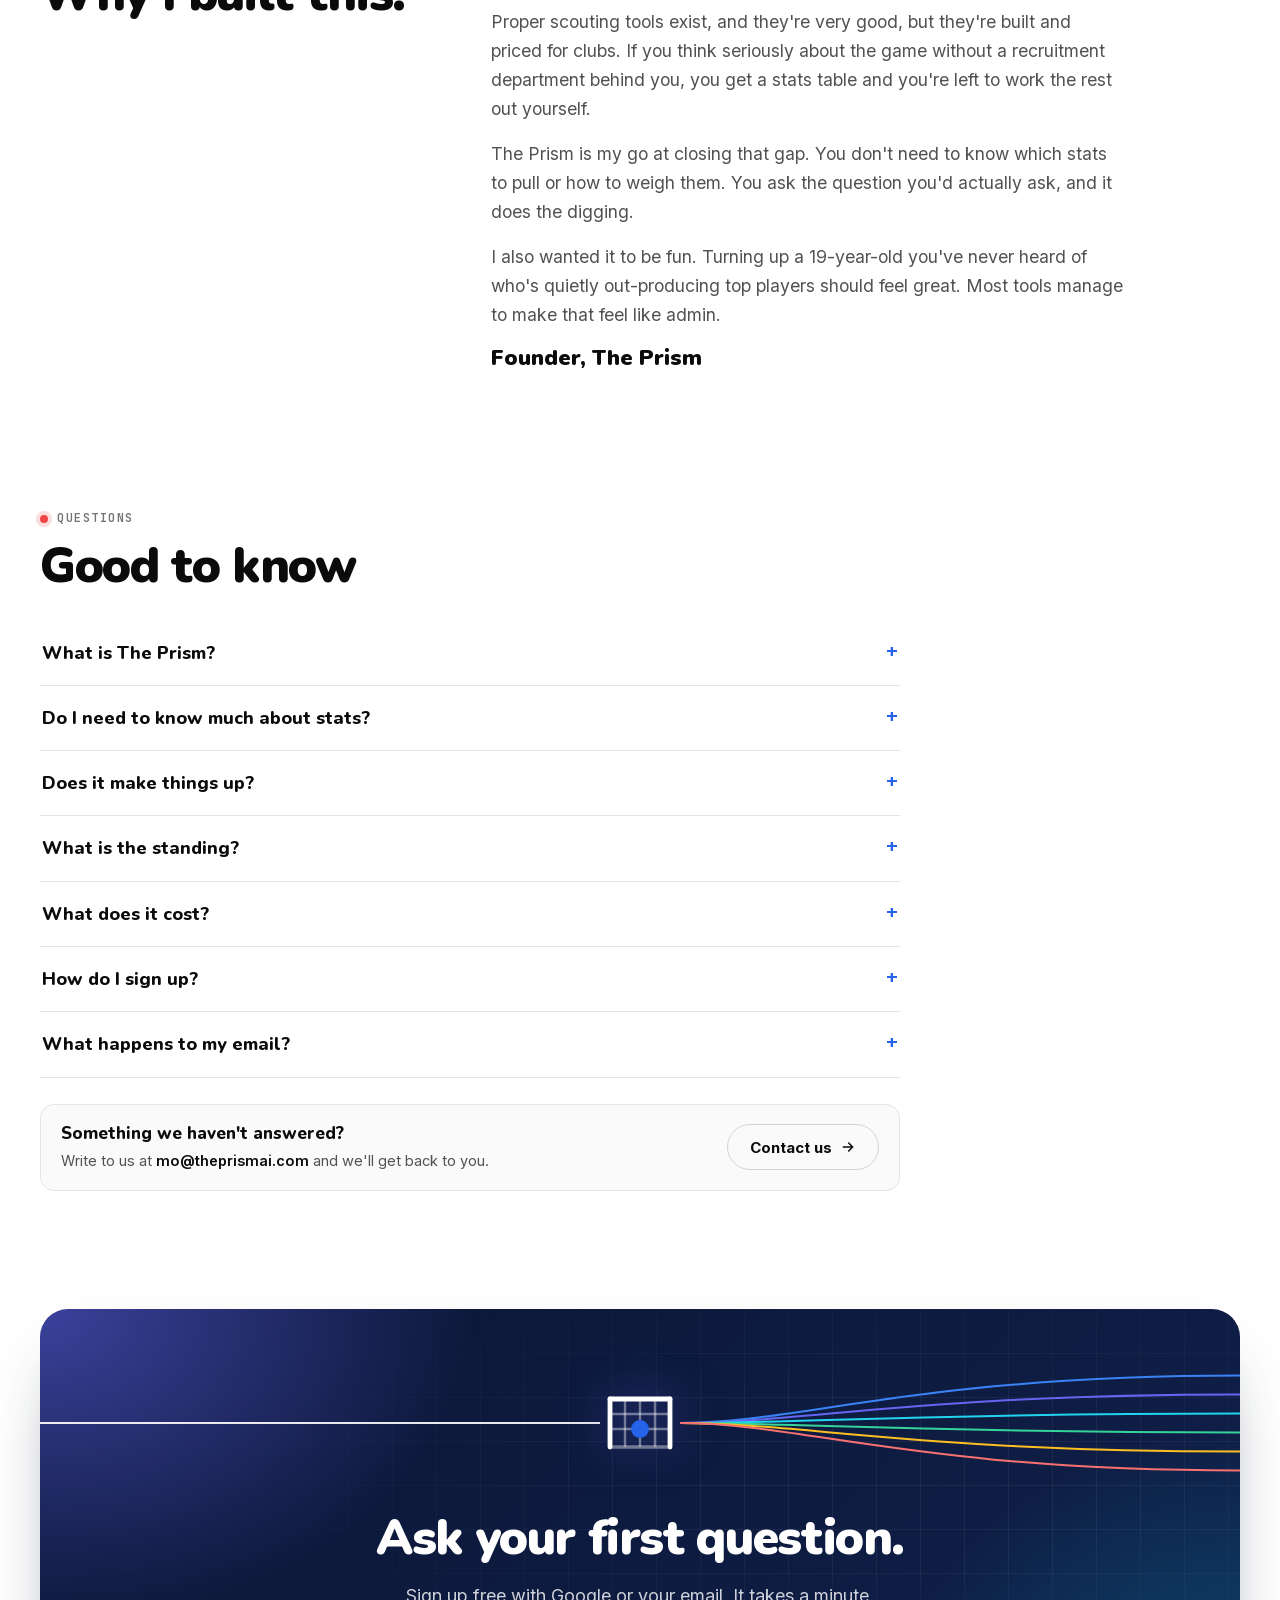
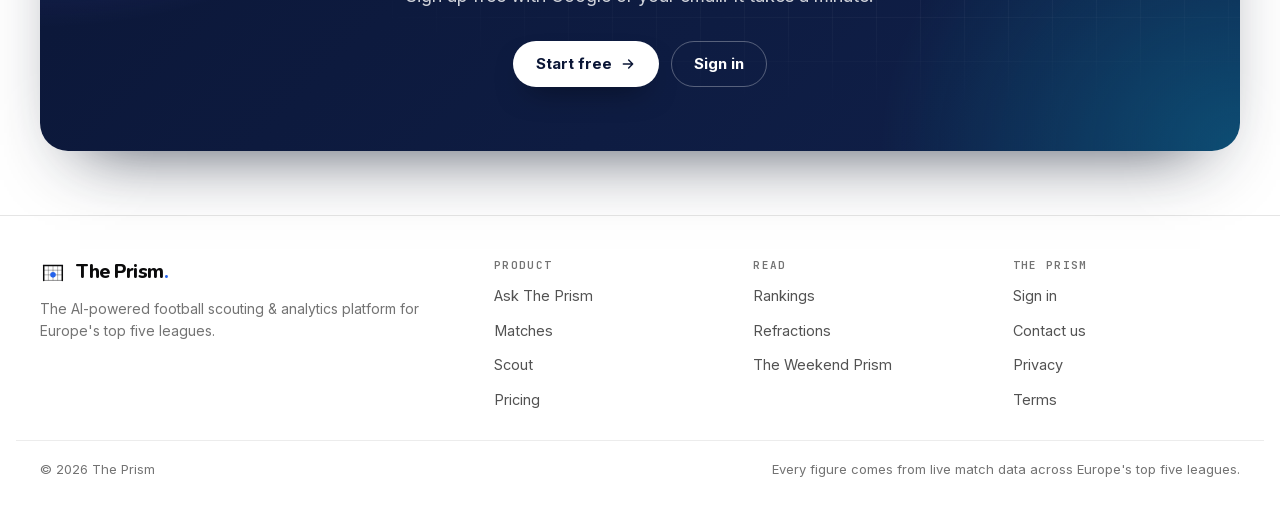
==== commit 4016ddcf: "Landing v6: a share picture in the new page's own style Shared on WhatsApp the page still showed the" ====
--- a/index.html
+++ b/index.html
@@ -16,14 +16,14 @@
 <meta property="og:title" content="The Prism">
 <meta property="og:description" content="The AI-powered football scouting & analytics platform for Europe's top five leagues.">
 <meta property="og:url" content="https://www.theprismai.com/">
-<meta property="og:image" content="https://www.theprismai.com/og.png?v=2">
+<meta property="og:image" content="https://www.theprismai.com/og-v6.jpg">
 <meta property="og:image:width" content="1200">
 <meta property="og:image:height" content="630">
 <meta property="og:image:alt" content="The Prism: enterprise-level football analysis, for everyone.">
 <meta name="twitter:card" content="summary_large_image">
 <meta name="twitter:title" content="The Prism">
 <meta name="twitter:description" content="The AI-powered football scouting & analytics platform for Europe's top five leagues.">
-<meta name="twitter:image" content="https://www.theprismai.com/og.png?v=2">
+<meta name="twitter:image" content="https://www.theprismai.com/og-v6.jpg">
 <script type="application/ld+json">{"@context":"https://schema.org","@graph":[{"@type":"Organization","name":"The Prism","url":"https://www.theprismai.com/","logo":"https://www.theprismai.com/prism-mark.png","email":"mo@theprismai.com"},{"@type":"WebSite","name":"The Prism","url":"https://www.theprismai.com/"}]}</script>
 <!-- Visits are counted by The Prism itself (console, Traffic): no cookie, no third party.
      A page view on load, and every Start free or way into the app when pressed. -->
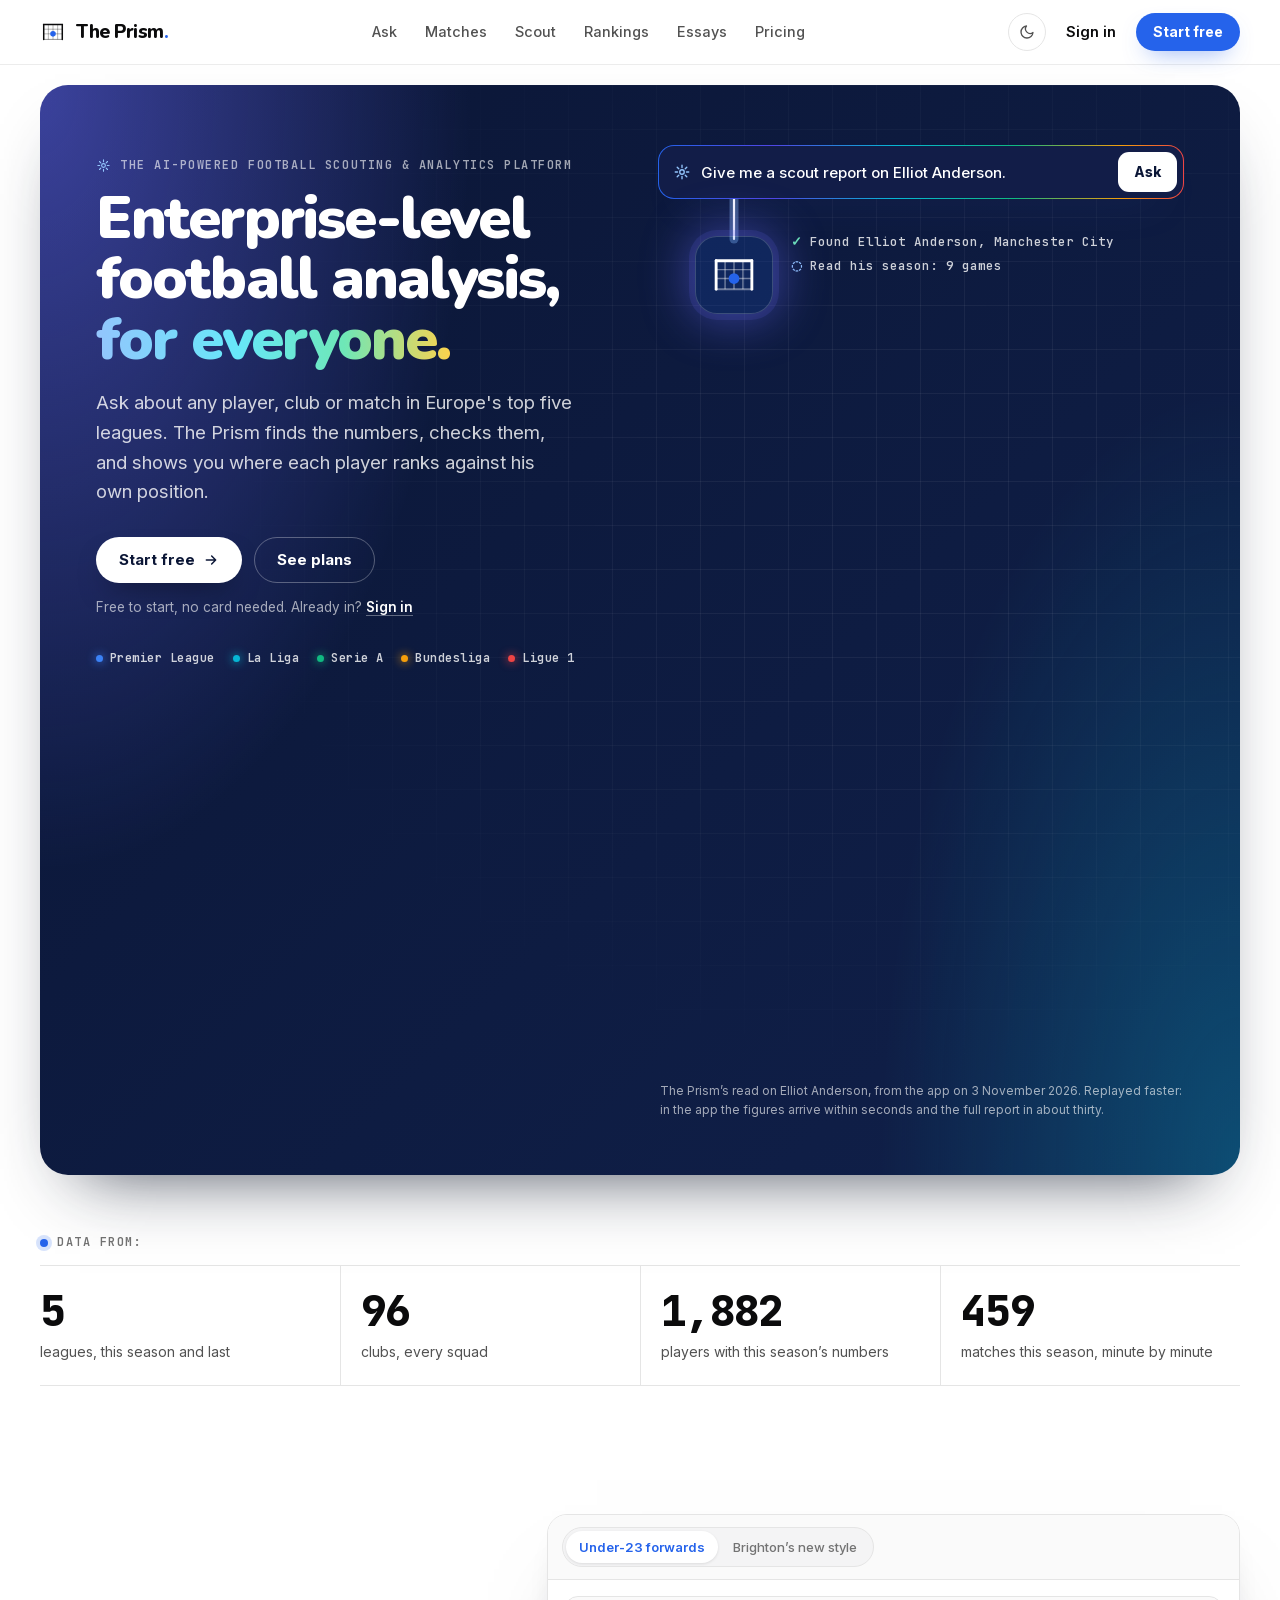
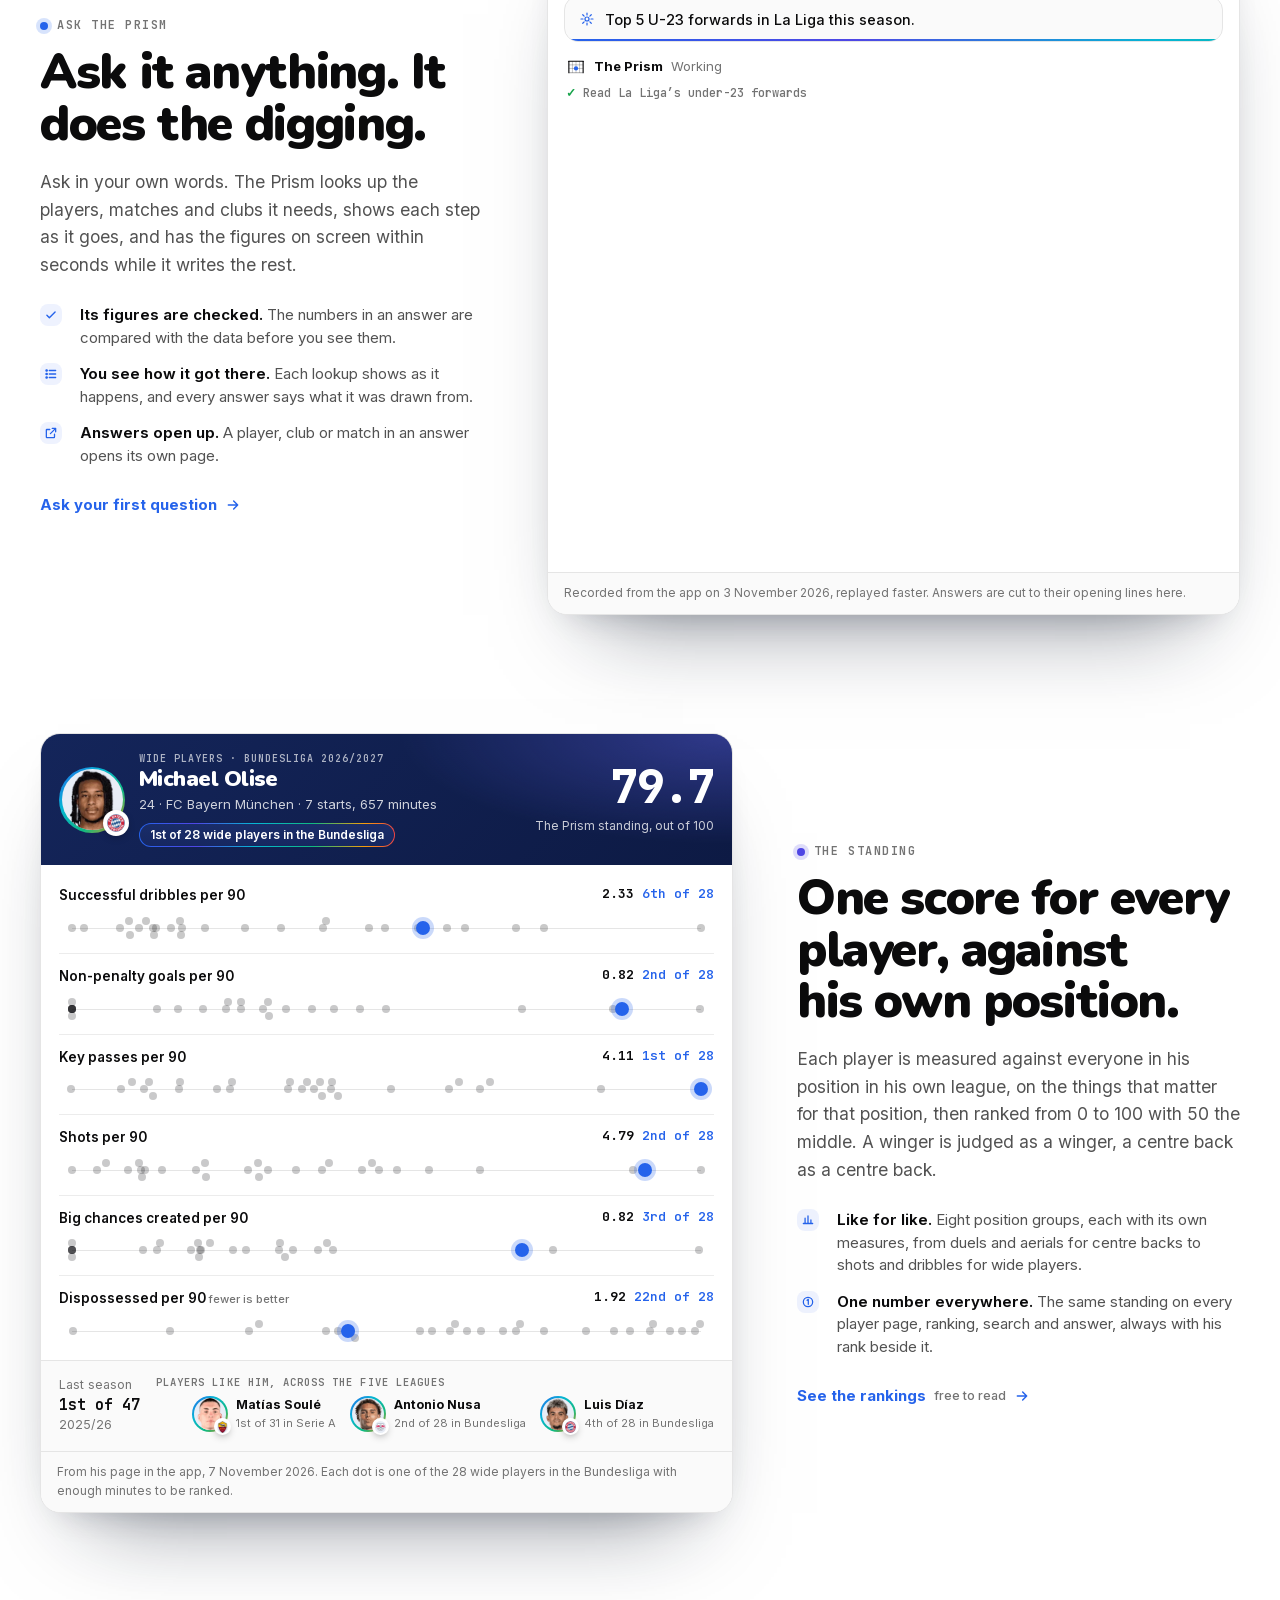
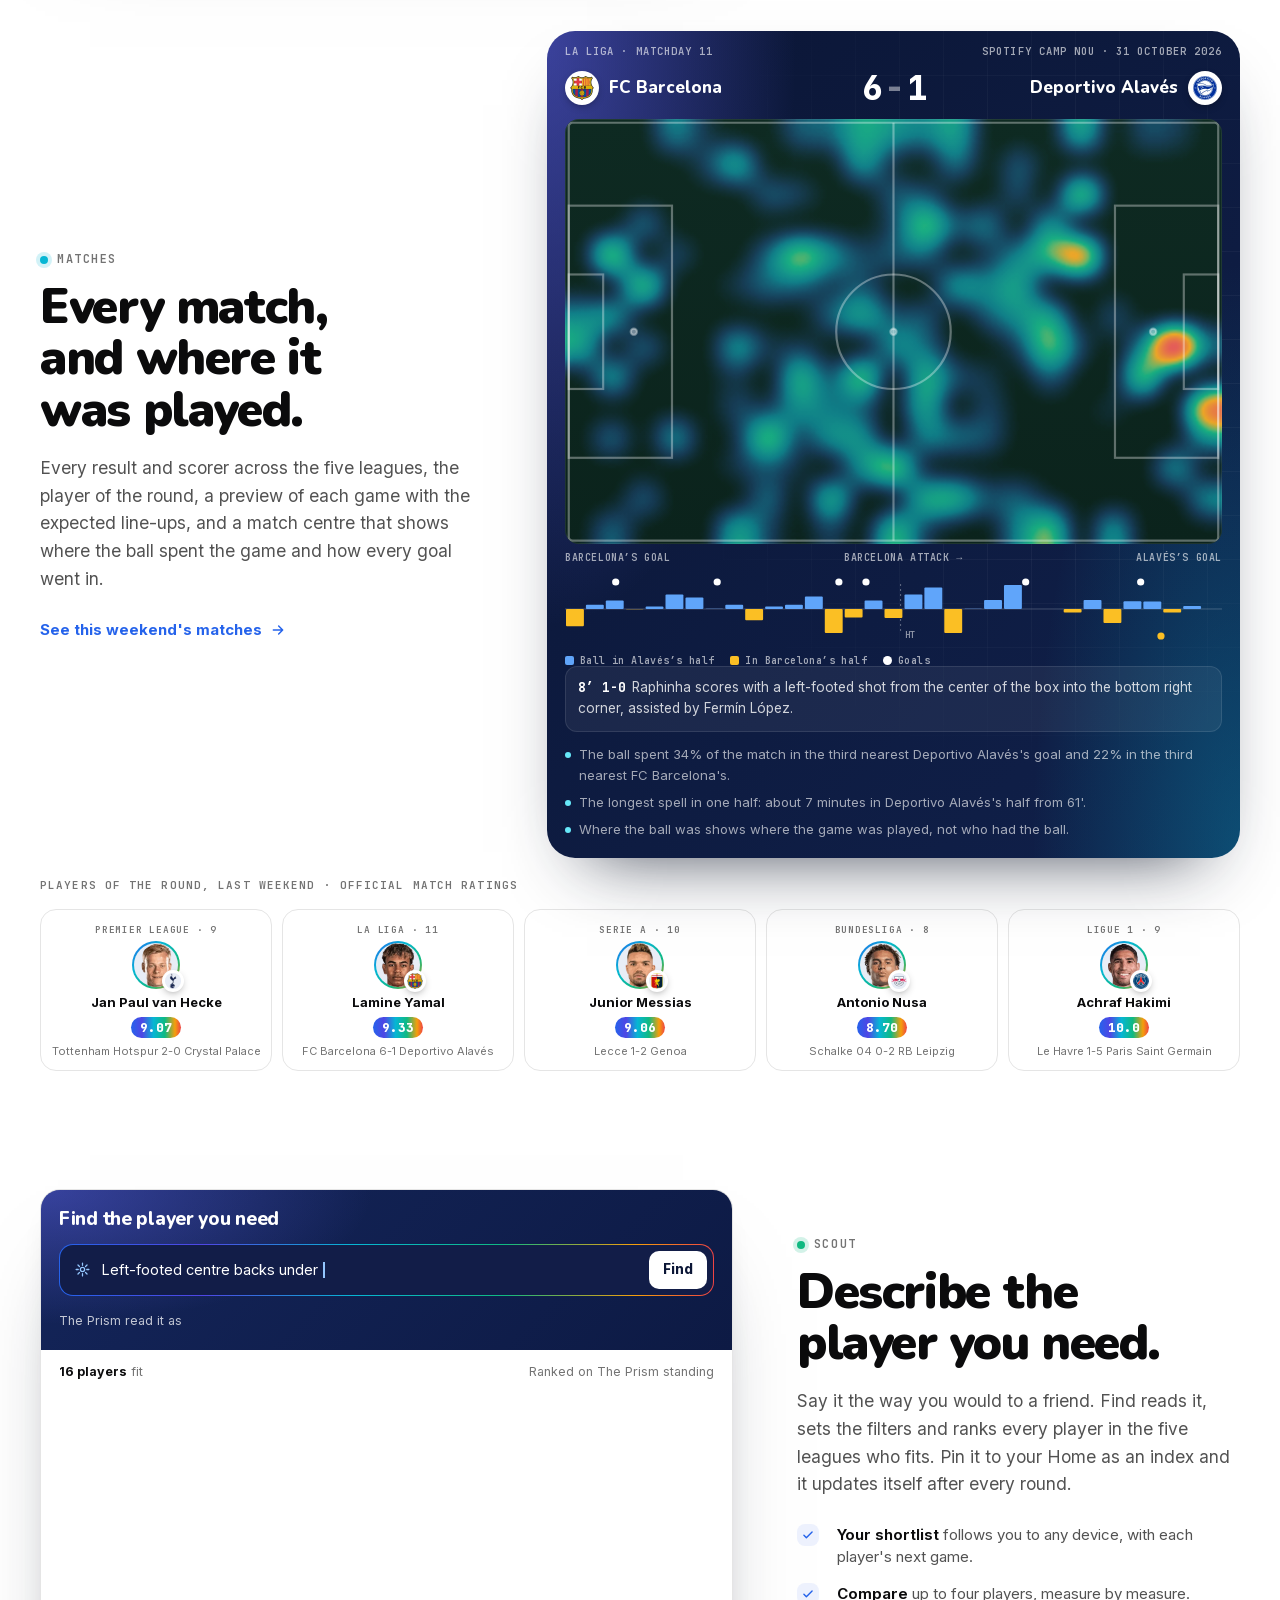
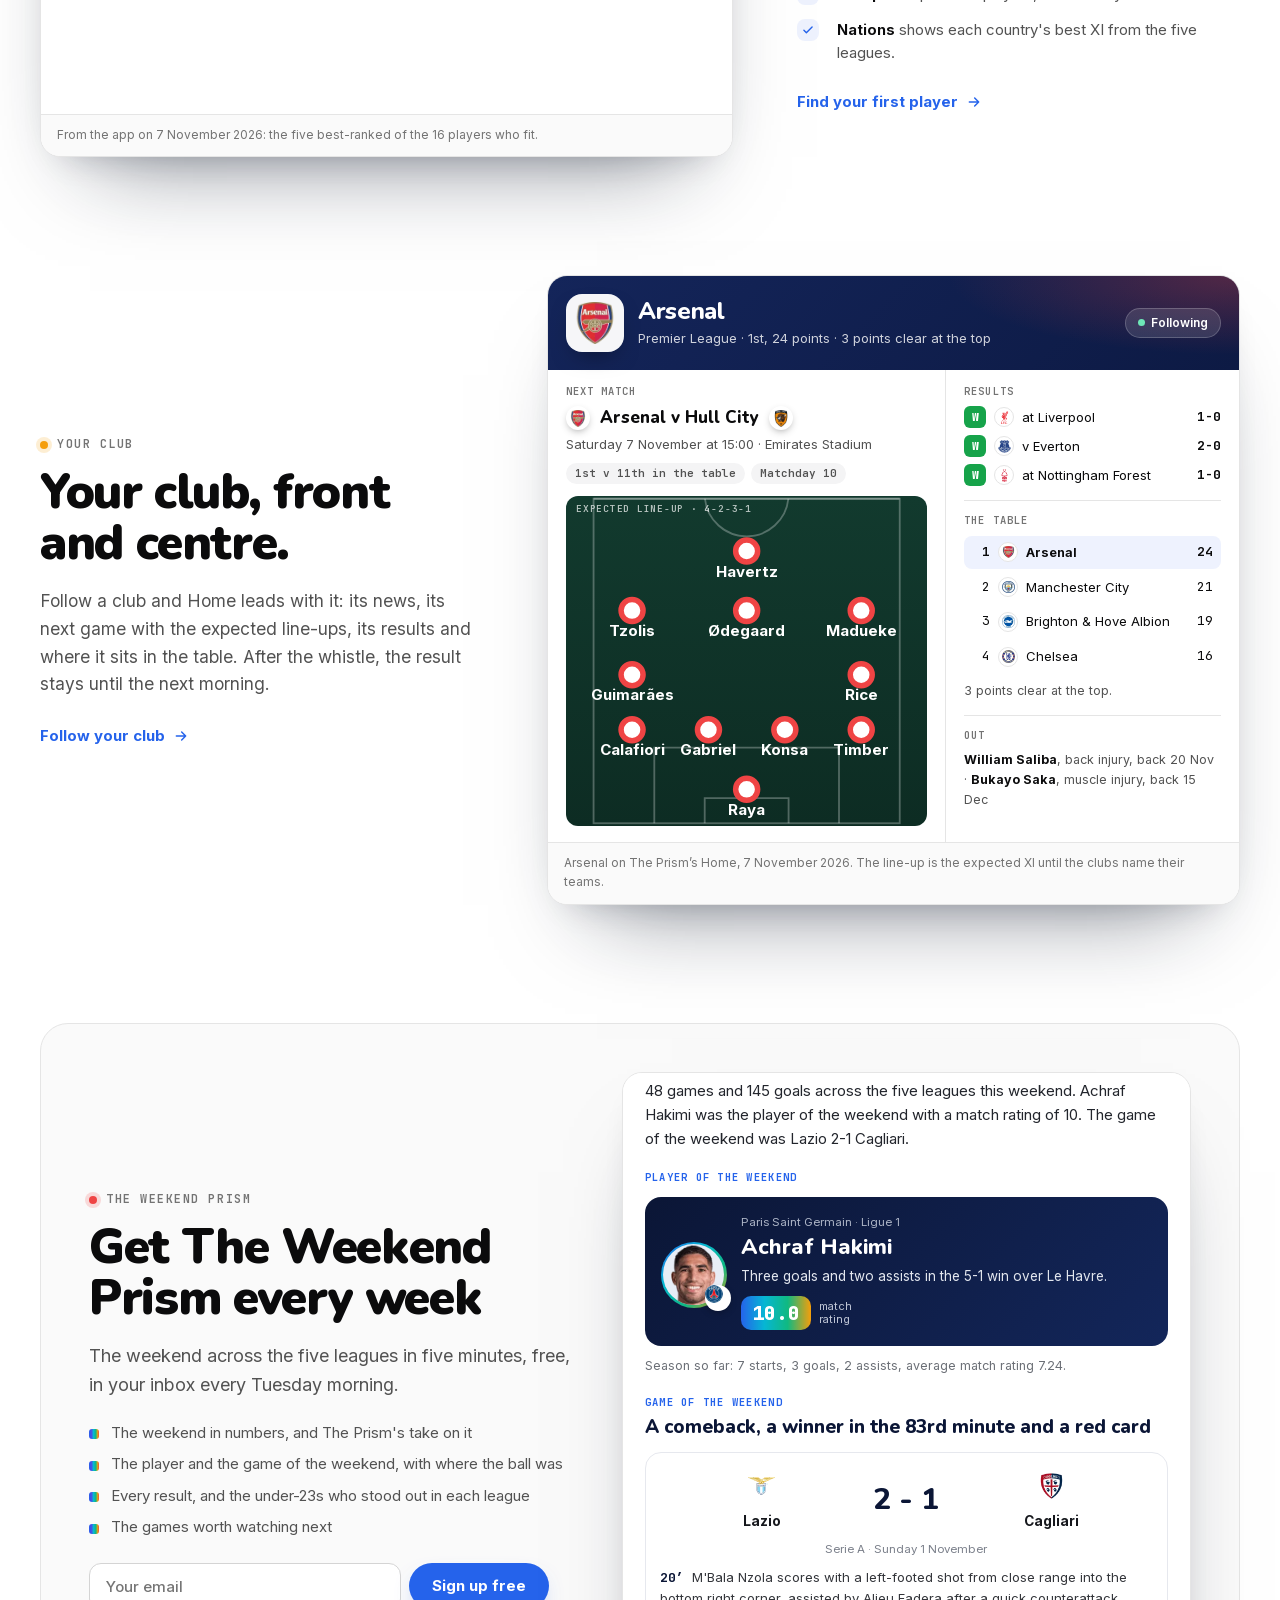
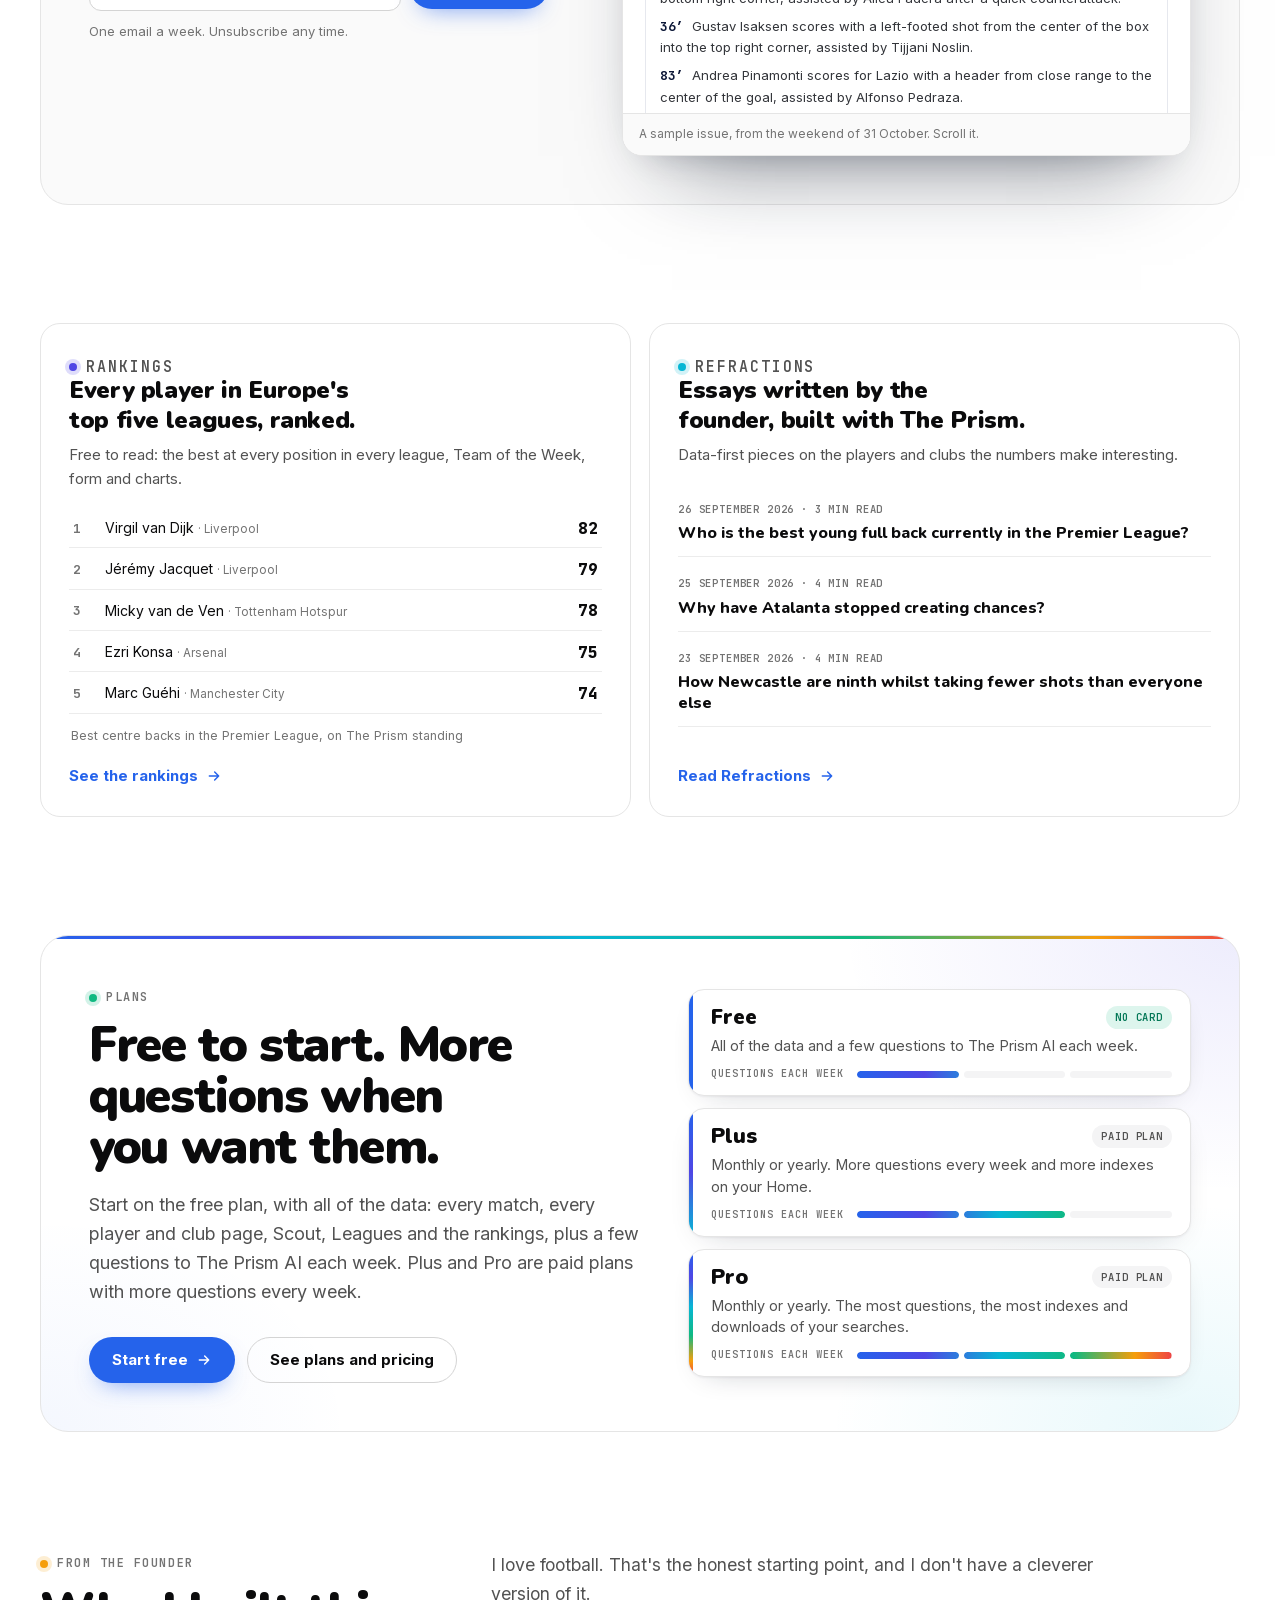
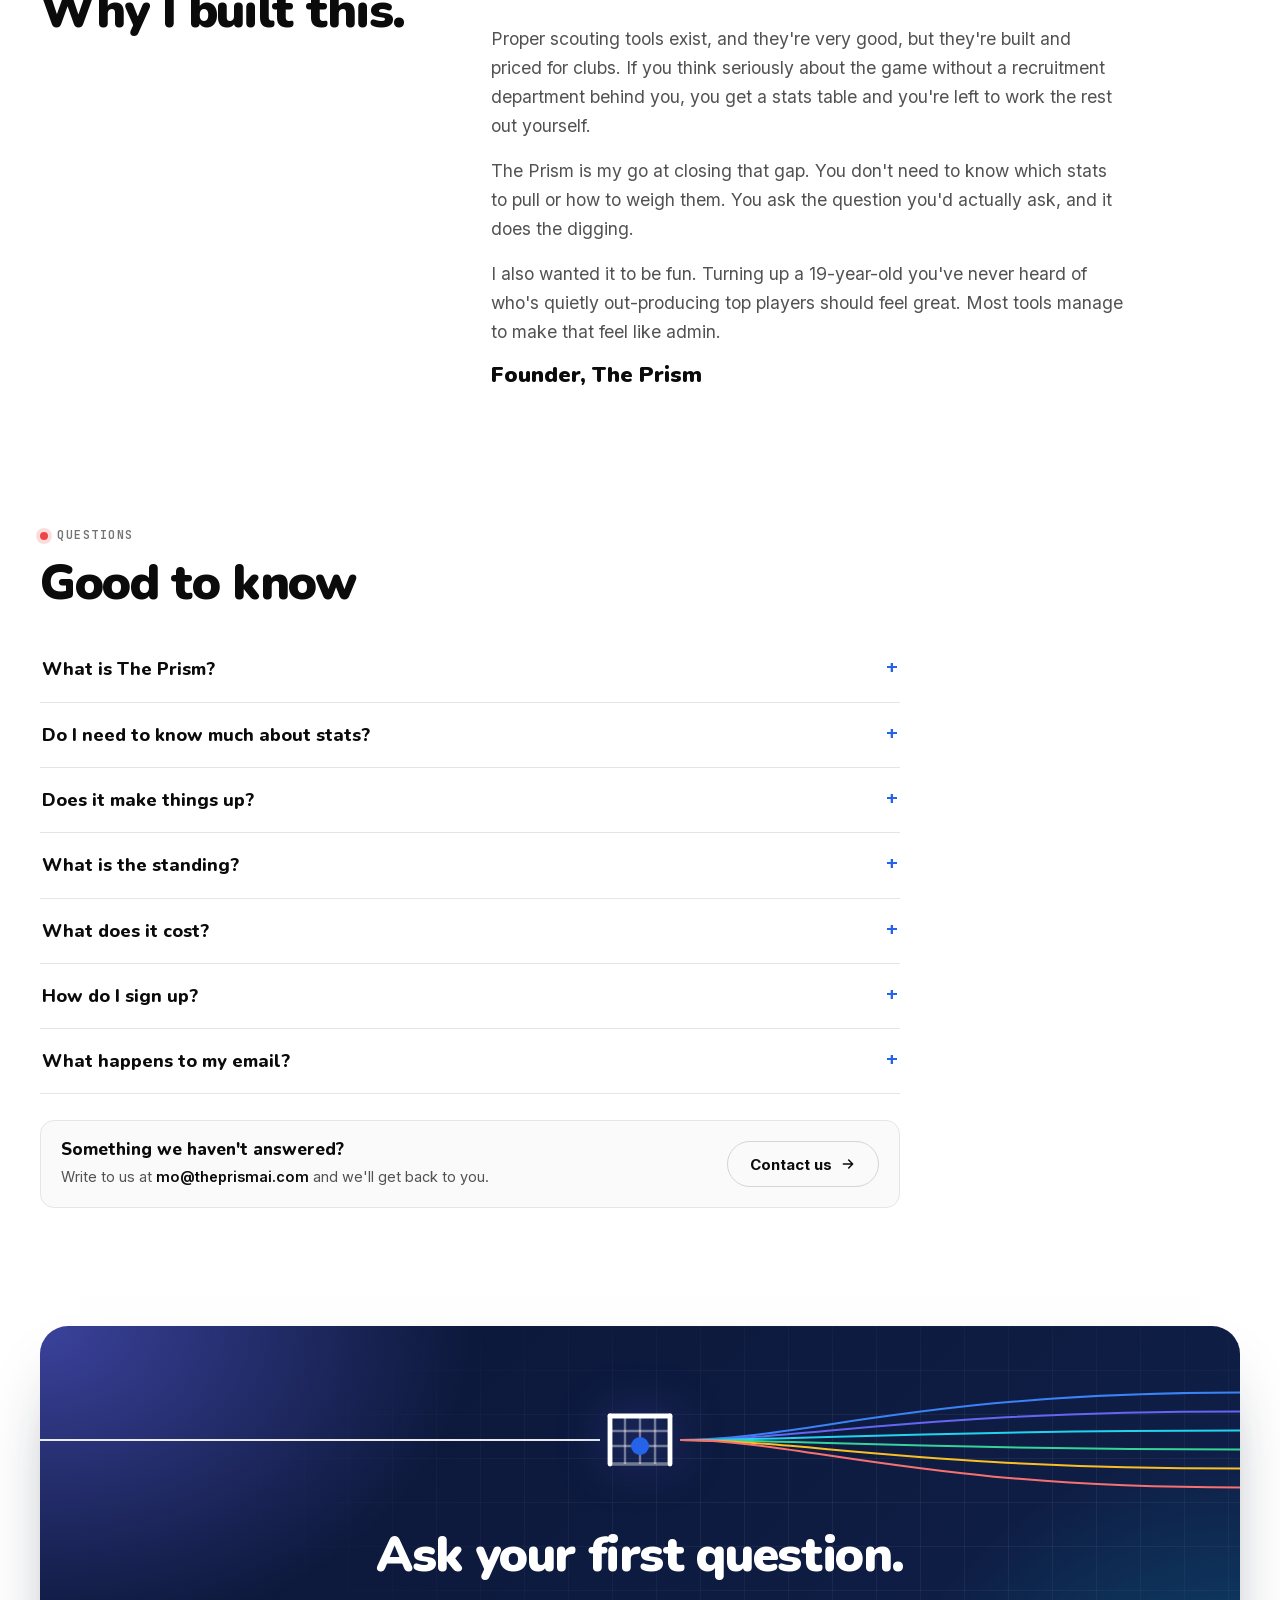
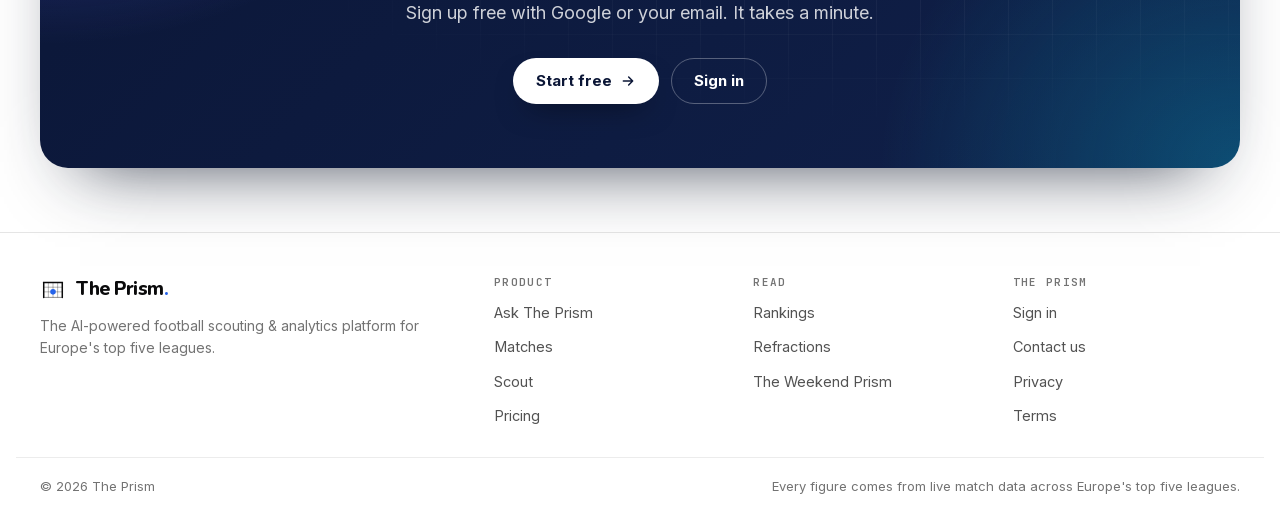
==== commit e3d484a8: "Landing: a logo Google can show, and the name and title for search Google showed a grey globe and "t" ====
--- a/index.html
+++ b/index.html
@@ -4,13 +4,20 @@
 <head>
 <meta charset="utf-8">
 <meta name="viewport" content="width=device-width, initial-scale=1, viewport-fit=cover">
-<title>The Prism · The AI-powered football scouting &amp; analytics platform</title>
-<meta name="description" content="Ask about any player, club or match in the Premier League, La Liga, Serie A, the Bundesliga and Ligue 1. The Prism finds the numbers, checks them, and shows you where each player ranks against his own position. Free to start.">
+<title>The Prism · Enterprise-level football analysis, for everyone</title>
+<meta name="description" content="The AI-powered football scouting and analytics platform for the Premier League, La Liga, Serie A, the Bundesliga and Ligue 1. Ask about any player, club or match.">
 <meta name="theme-color" content="#ffffff">
 <meta name="color-scheme" content="light">
 <meta name="google-adsense-account" content="ca-pub-5627497169182292">
 <link rel="canonical" href="https://www.theprismai.com/">
-<link rel="icon" type="image/svg+xml" href="data:image/svg+xml,%3Csvg xmlns='http://www.w3.org/2000/svg' viewBox='0 0 28 28'%3E%3Crect width='28' height='28' rx='6' fill='%23ffffff'/%3E%3Cline x1='4' y1='6' x2='4' y2='22' stroke='black' stroke-width='1.6' stroke-linecap='round'/%3E%3Cline x1='24' y1='6' x2='24' y2='22' stroke='black' stroke-width='1.6' stroke-linecap='round'/%3E%3Cline x1='4' y1='6' x2='24' y2='6' stroke='black' stroke-width='1.6' stroke-linecap='round'/%3E%3Ccircle cx='14' cy='16' r='3' fill='%232563EB'/%3E%3C/svg%3E">
+<!-- The site icon as real files at fixed addresses: Google shows an icon beside our results only from
+     an ICO, PNG, JPEG, GIF, BMP, PPM or TIFF file linked here, on the home page, and an SVG written into
+     the page left its grey globe on every result until 10 Nov 2026. The same four files sit at the app's
+     root; make_app_icons.py in the app repo draws them. Keep the addresses stable. -->
+<link rel="icon" href="/favicon.ico" sizes="32x32">
+<link rel="icon" href="/favicon.svg" type="image/svg+xml">
+<link rel="icon" href="/favicon-192.png" type="image/png" sizes="192x192">
+<link rel="apple-touch-icon" href="/apple-touch-icon.png">
 <meta property="og:type" content="website">
 <meta property="og:site_name" content="The Prism">
 <meta property="og:title" content="The Prism">
@@ -24,7 +31,9 @@
 <meta name="twitter:title" content="The Prism">
 <meta name="twitter:description" content="The AI-powered football scouting & analytics platform for Europe's top five leagues.">
 <meta name="twitter:image" content="https://www.theprismai.com/og-v6.jpg">
-<script type="application/ld+json">{"@context":"https://schema.org","@graph":[{"@type":"Organization","name":"The Prism","url":"https://www.theprismai.com/","logo":"https://www.theprismai.com/prism-mark.png","email":"mo@theprismai.com"},{"@type":"WebSite","name":"The Prism","url":"https://www.theprismai.com/"}]}</script>
+<!-- The name Google prints above our results comes from WebSite below. "The Prism" is two common words,
+     which Google may judge too generic, so "The Prism AI" is offered as the alternative it should use then. -->
+<script type="application/ld+json">{"@context":"https://schema.org","@graph":[{"@type":"Organization","@id":"https://www.theprismai.com/#organization","name":"The Prism","alternateName":"The Prism AI","url":"https://www.theprismai.com/","logo":"https://www.theprismai.com/prism-mark.png","email":"mo@theprismai.com"},{"@type":"WebSite","@id":"https://www.theprismai.com/#website","name":"The Prism","alternateName":["The Prism AI"],"url":"https://www.theprismai.com/","publisher":{"@id":"https://www.theprismai.com/#organization"}}]}</script>
 <!-- Visits are counted by The Prism itself (console, Traffic): no cookie, no third party.
      A page view on load, and every Start free or way into the app when pressed. -->
 <script>(function(){try{var E="https://app.theprismai.com/api/p",S="landing",w=window,d=document,n=navigator,
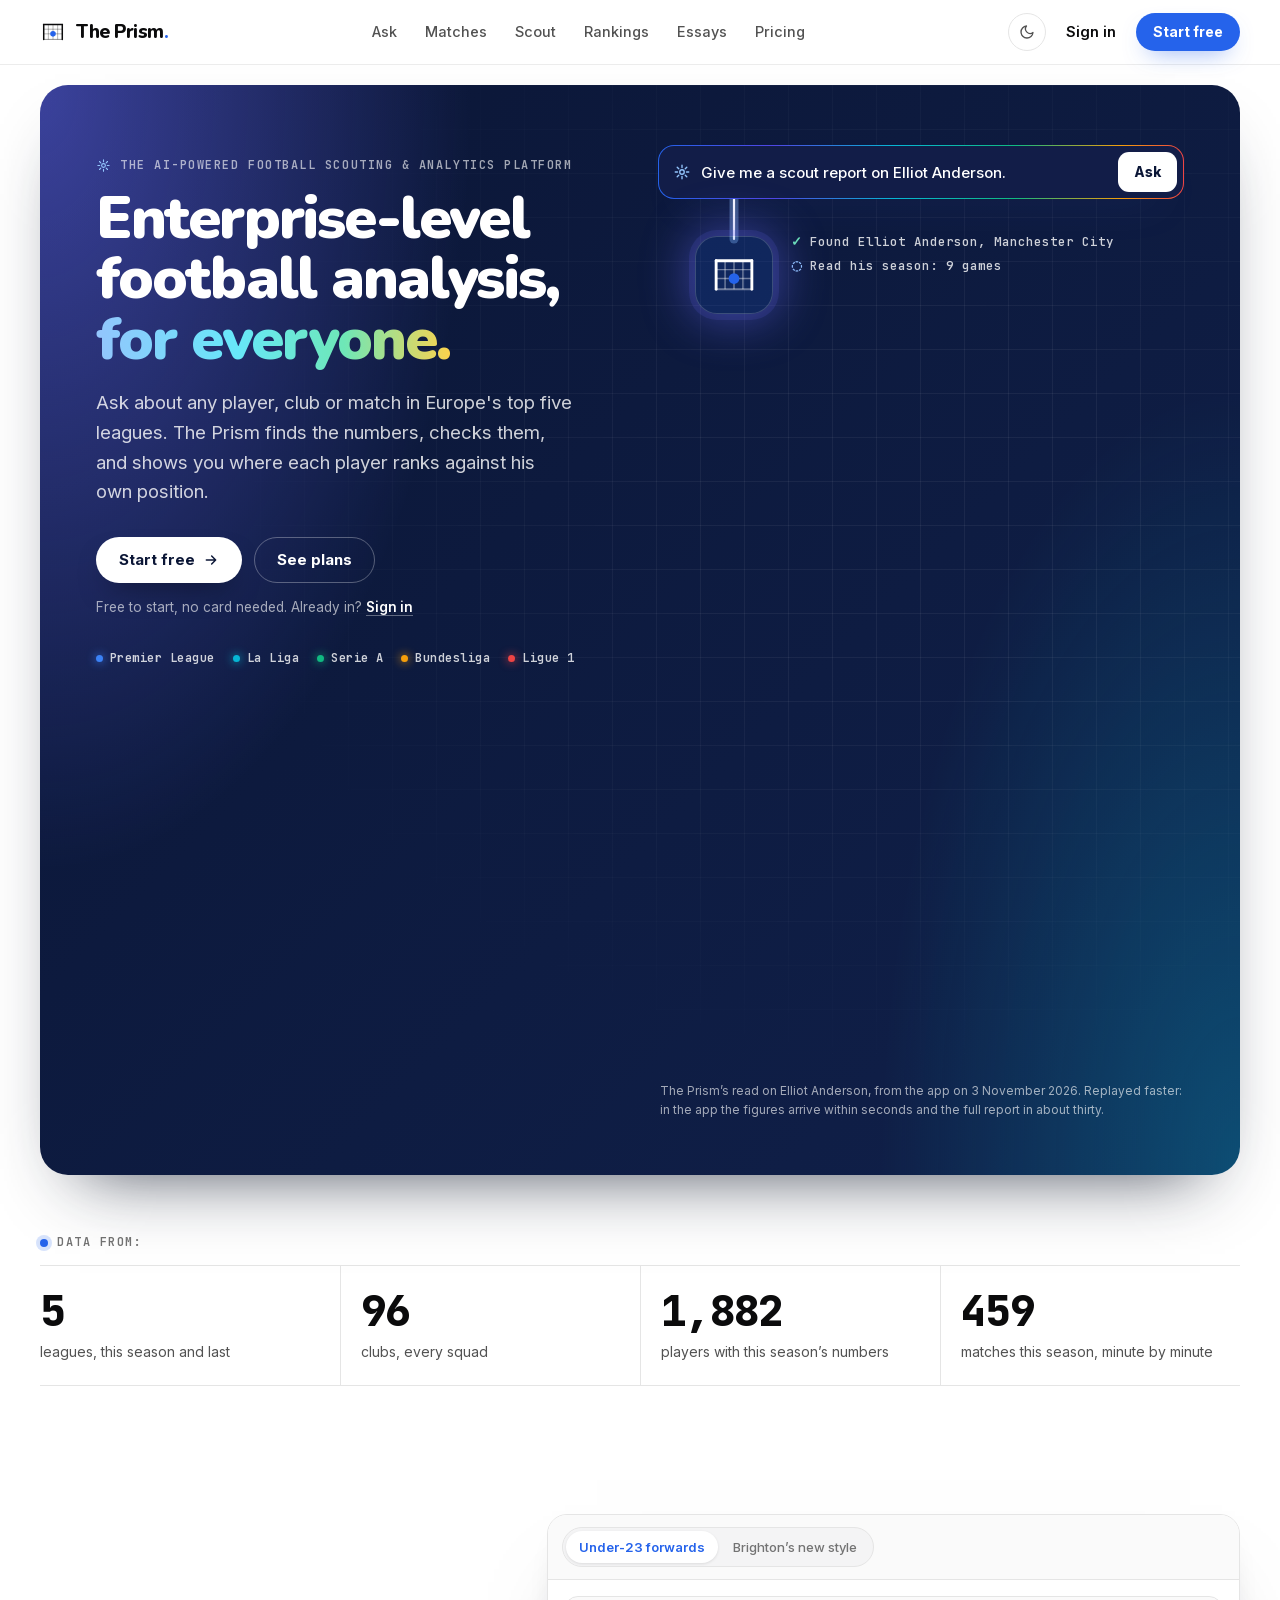
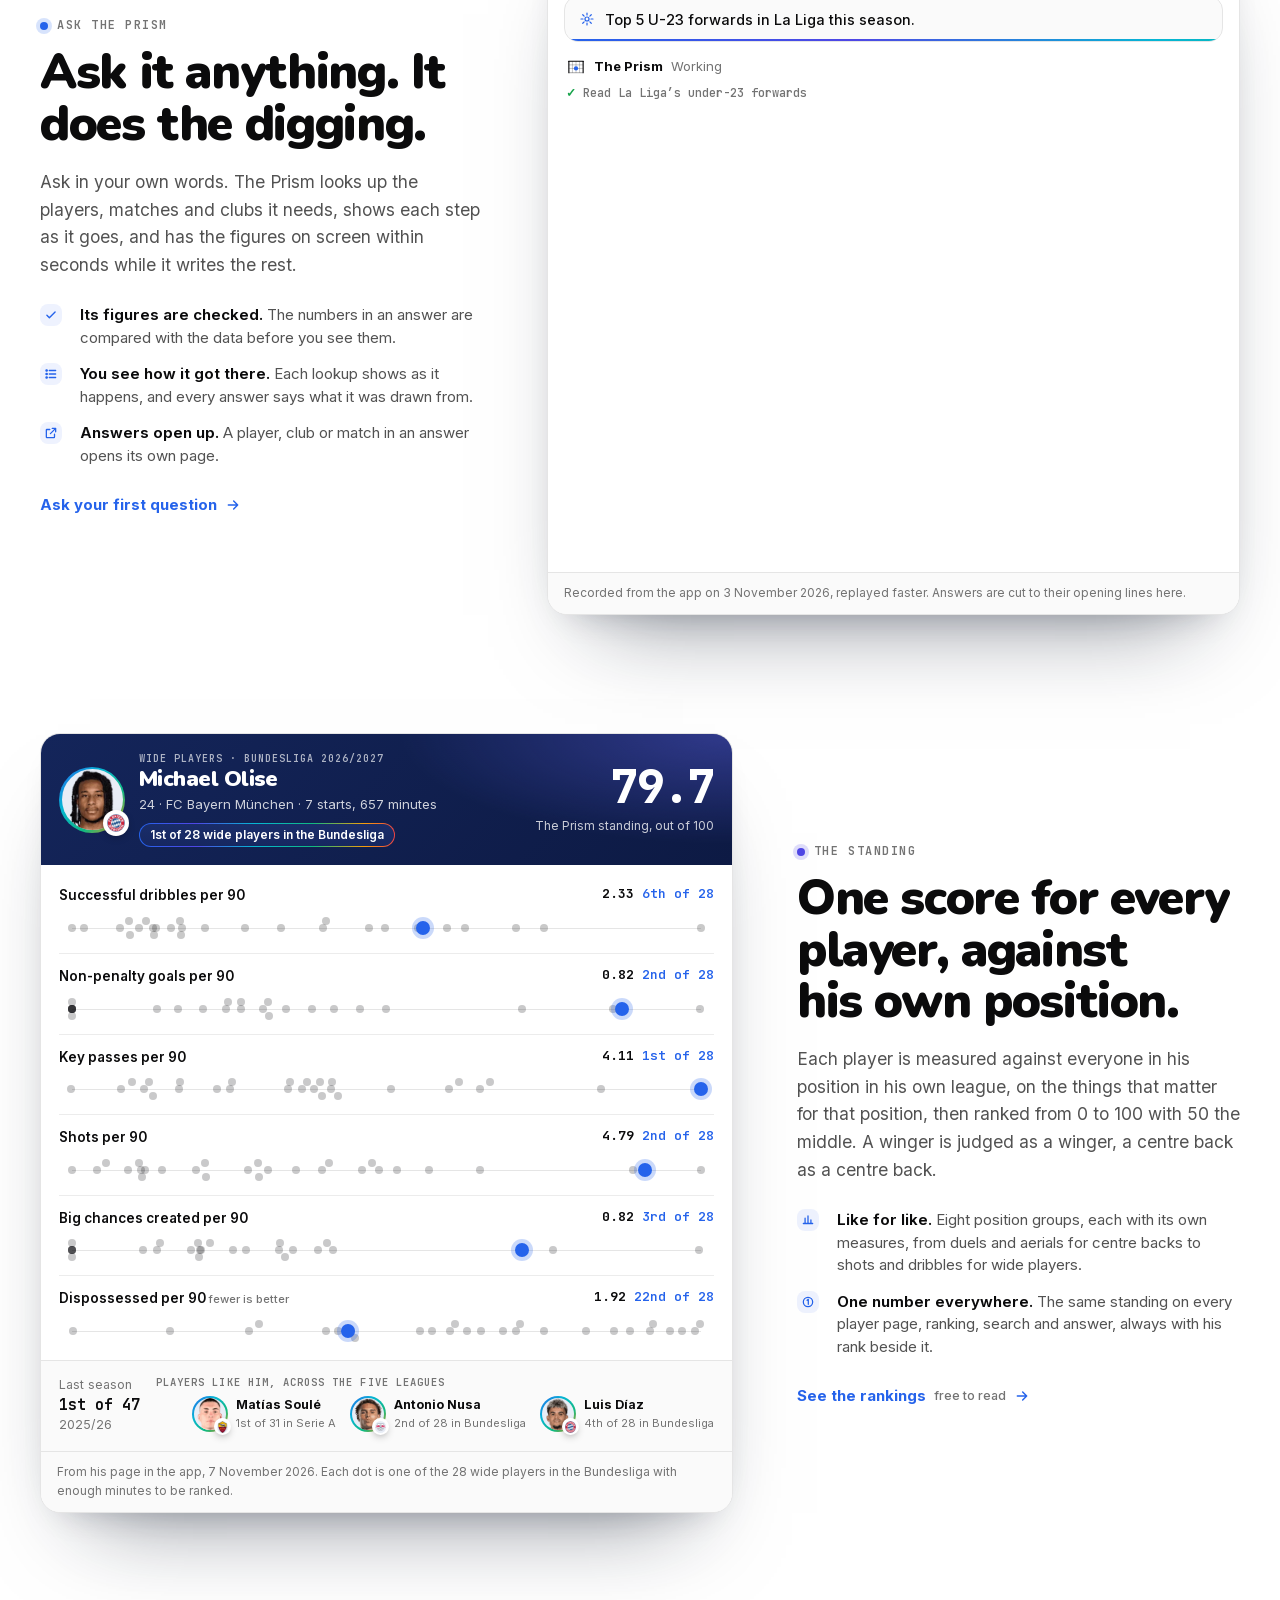
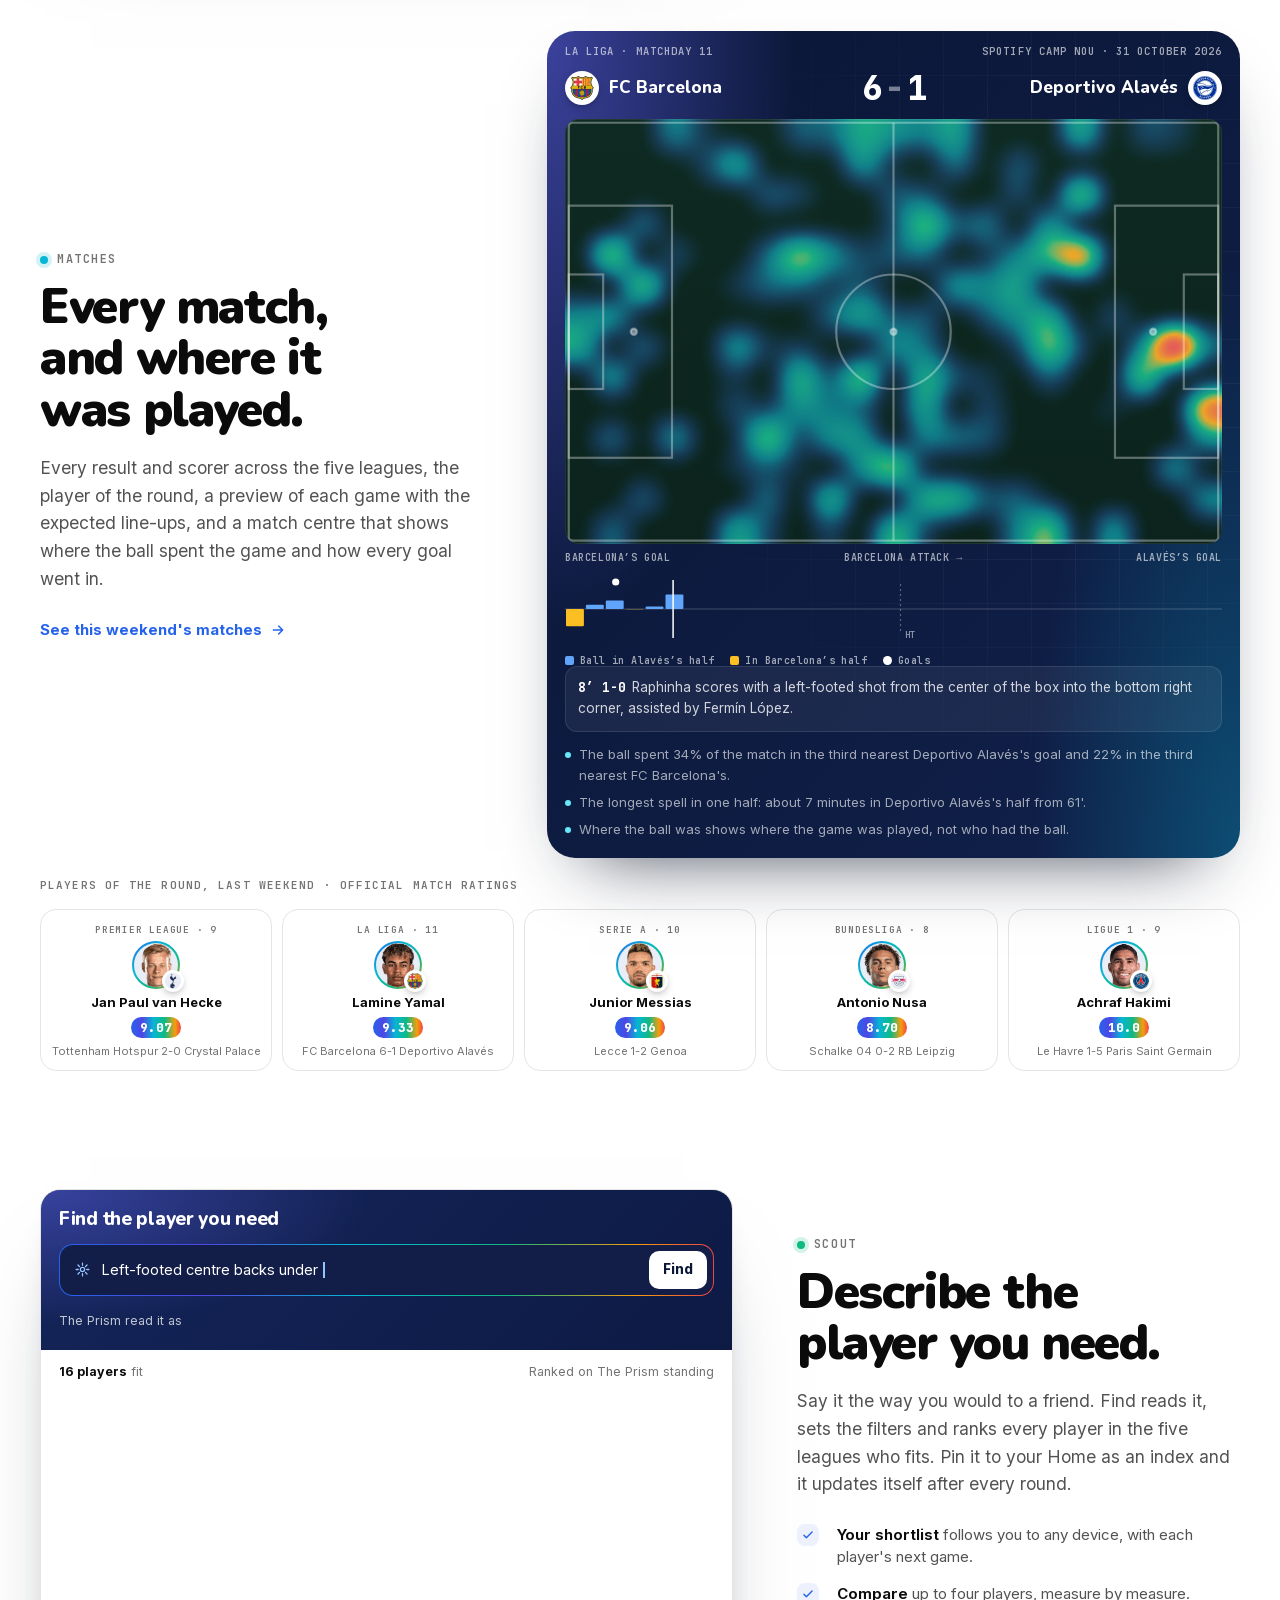
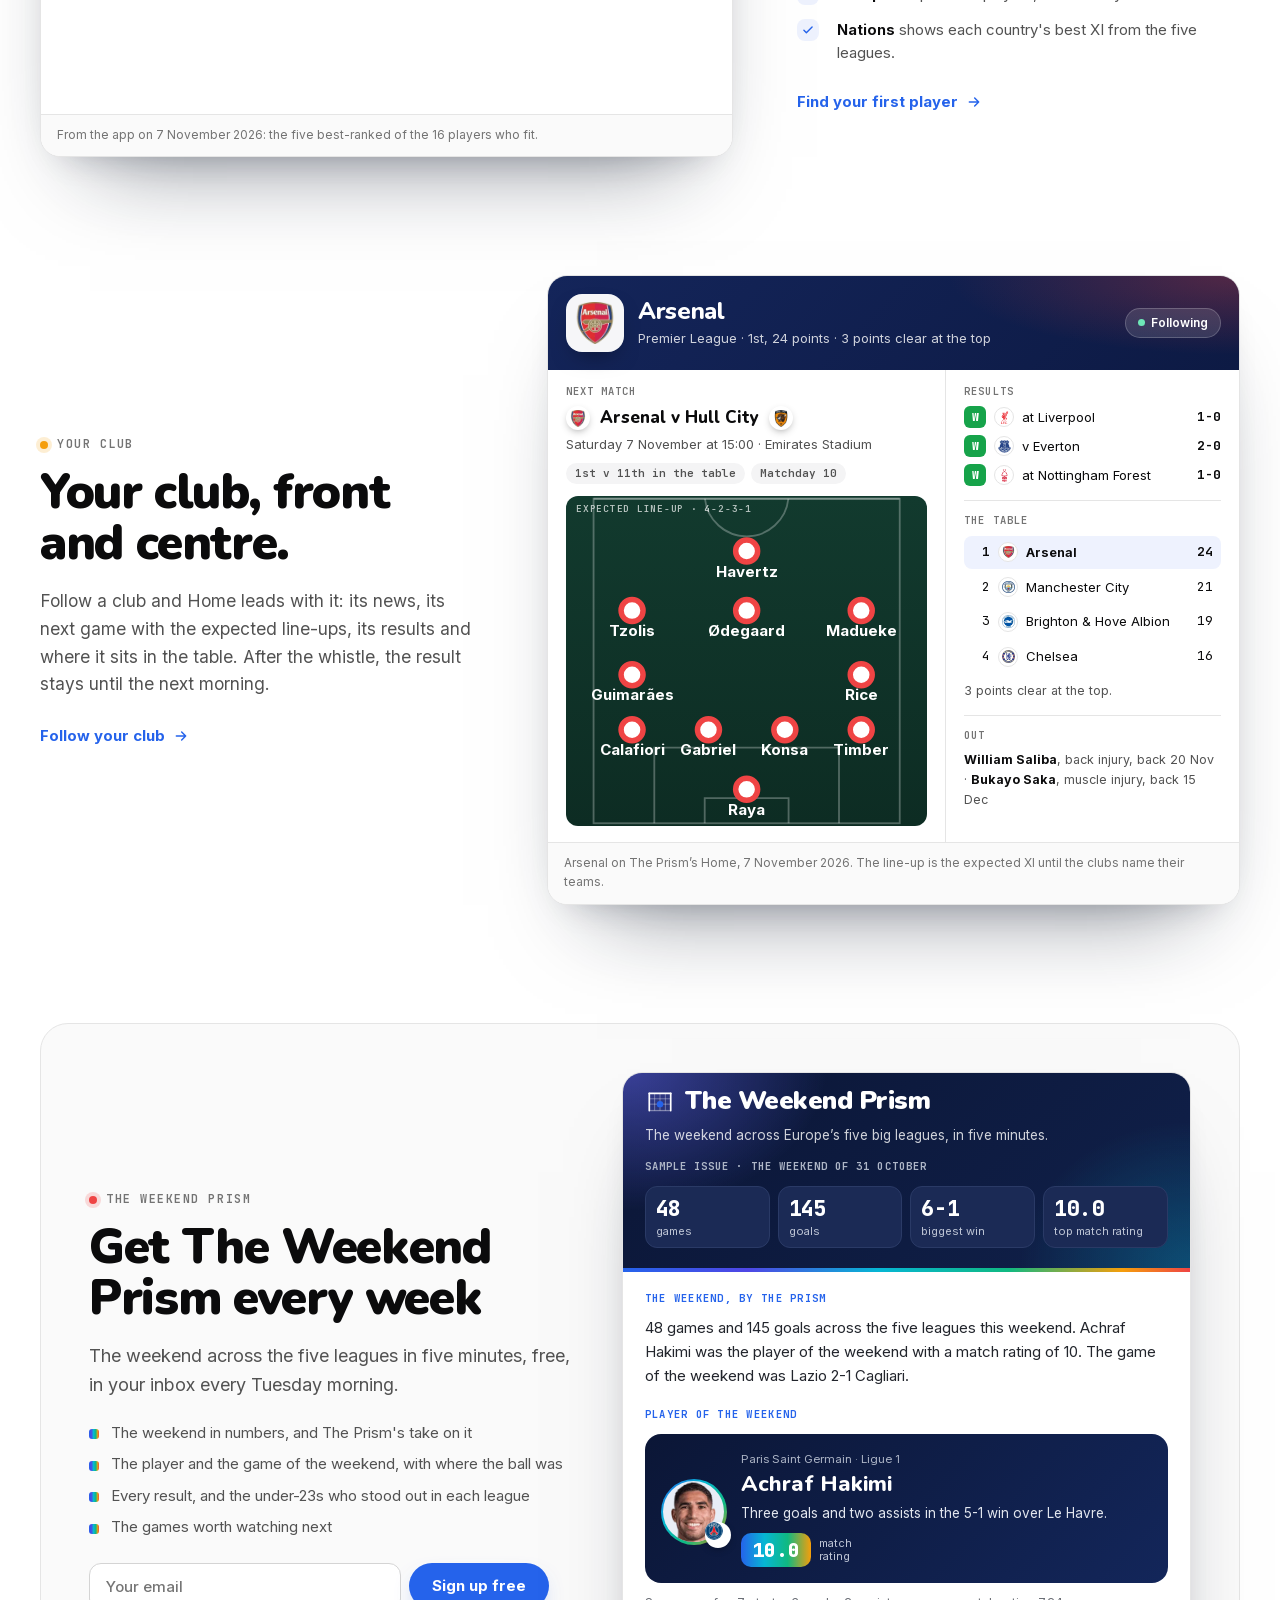
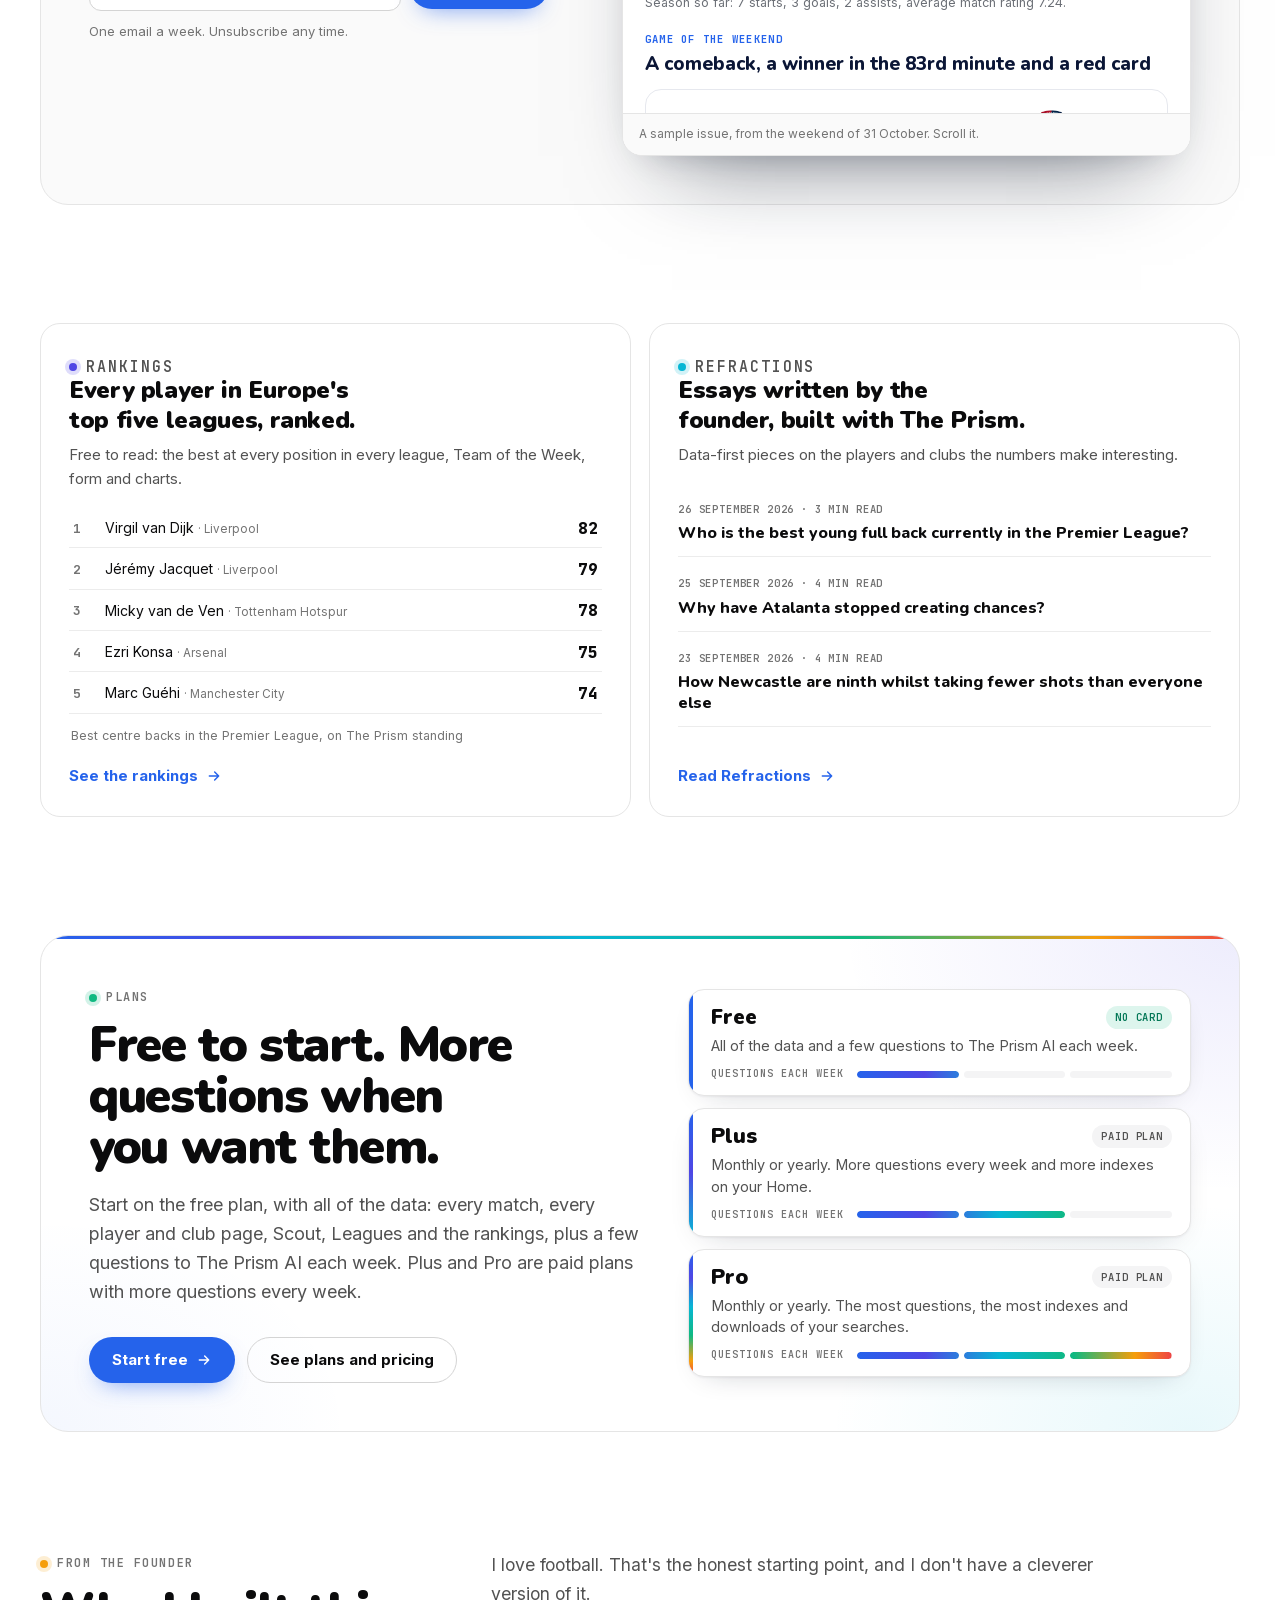
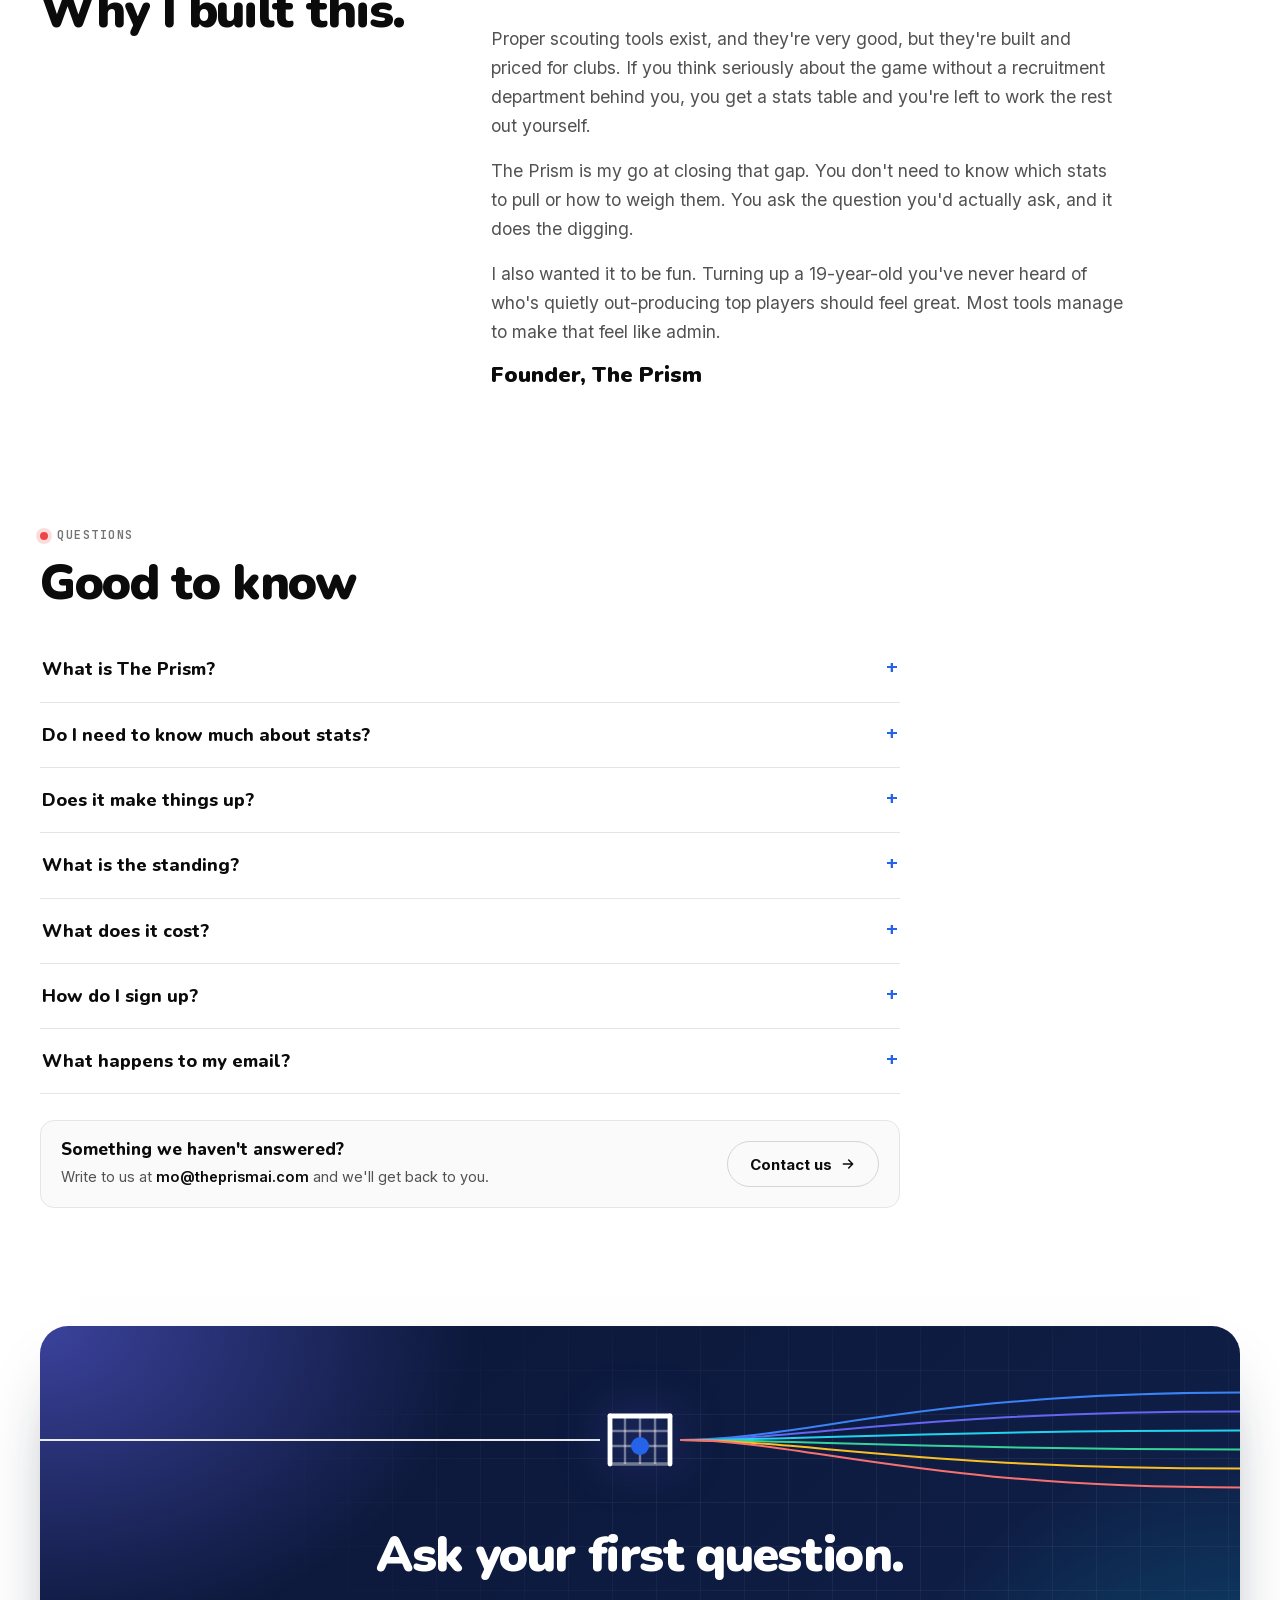
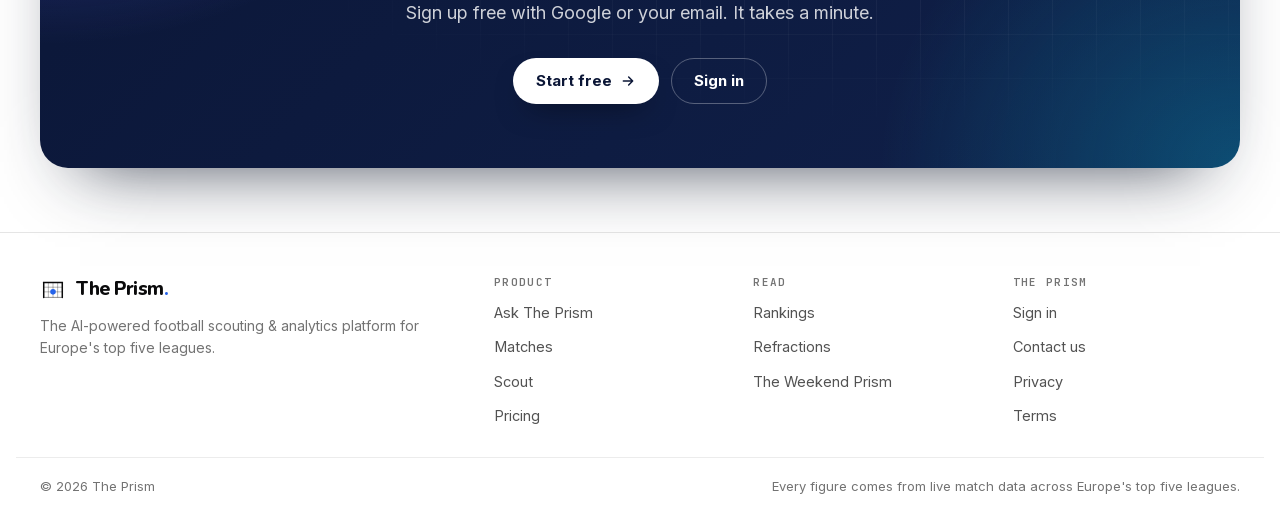
==== commit 2426934b: "Landing: The Prism's X and Bluesky profiles in its Organization data (sameAs) Search engines and AI " ====
--- a/index.html
+++ b/index.html
@@ -33,7 +33,7 @@
 <meta name="twitter:image" content="https://www.theprismai.com/og-v6.jpg">
 <!-- The name Google prints above our results comes from WebSite below. "The Prism" is two common words,
      which Google may judge too generic, so "The Prism AI" is offered as the alternative it should use then. -->
-<script type="application/ld+json">{"@context":"https://schema.org","@graph":[{"@type":"Organization","@id":"https://www.theprismai.com/#organization","name":"The Prism","alternateName":"The Prism AI","url":"https://www.theprismai.com/","logo":"https://www.theprismai.com/prism-mark.png","email":"mo@theprismai.com"},{"@type":"WebSite","@id":"https://www.theprismai.com/#website","name":"The Prism","alternateName":["The Prism AI"],"url":"https://www.theprismai.com/","publisher":{"@id":"https://www.theprismai.com/#organization"}}]}</script>
+<script type="application/ld+json">{"@context":"https://schema.org","@graph":[{"@type":"Organization","@id":"https://www.theprismai.com/#organization","name":"The Prism","alternateName":"The Prism AI","url":"https://www.theprismai.com/","logo":"https://www.theprismai.com/prism-mark.png","email":"mo@theprismai.com","sameAs":["https://x.com/theprismai","https://bsky.app/profile/theprismai.bsky.social"]},{"@type":"WebSite","@id":"https://www.theprismai.com/#website","name":"The Prism","alternateName":["The Prism AI"],"url":"https://www.theprismai.com/","publisher":{"@id":"https://www.theprismai.com/#organization"}}]}</script>
 <!-- Visits are counted by The Prism itself (console, Traffic): no cookie, no third party.
      A page view on load, and every Start free or way into the app when pressed. -->
 <script>(function(){try{var E="https://app.theprismai.com/api/p",S="landing",w=window,d=document,n=navigator,
